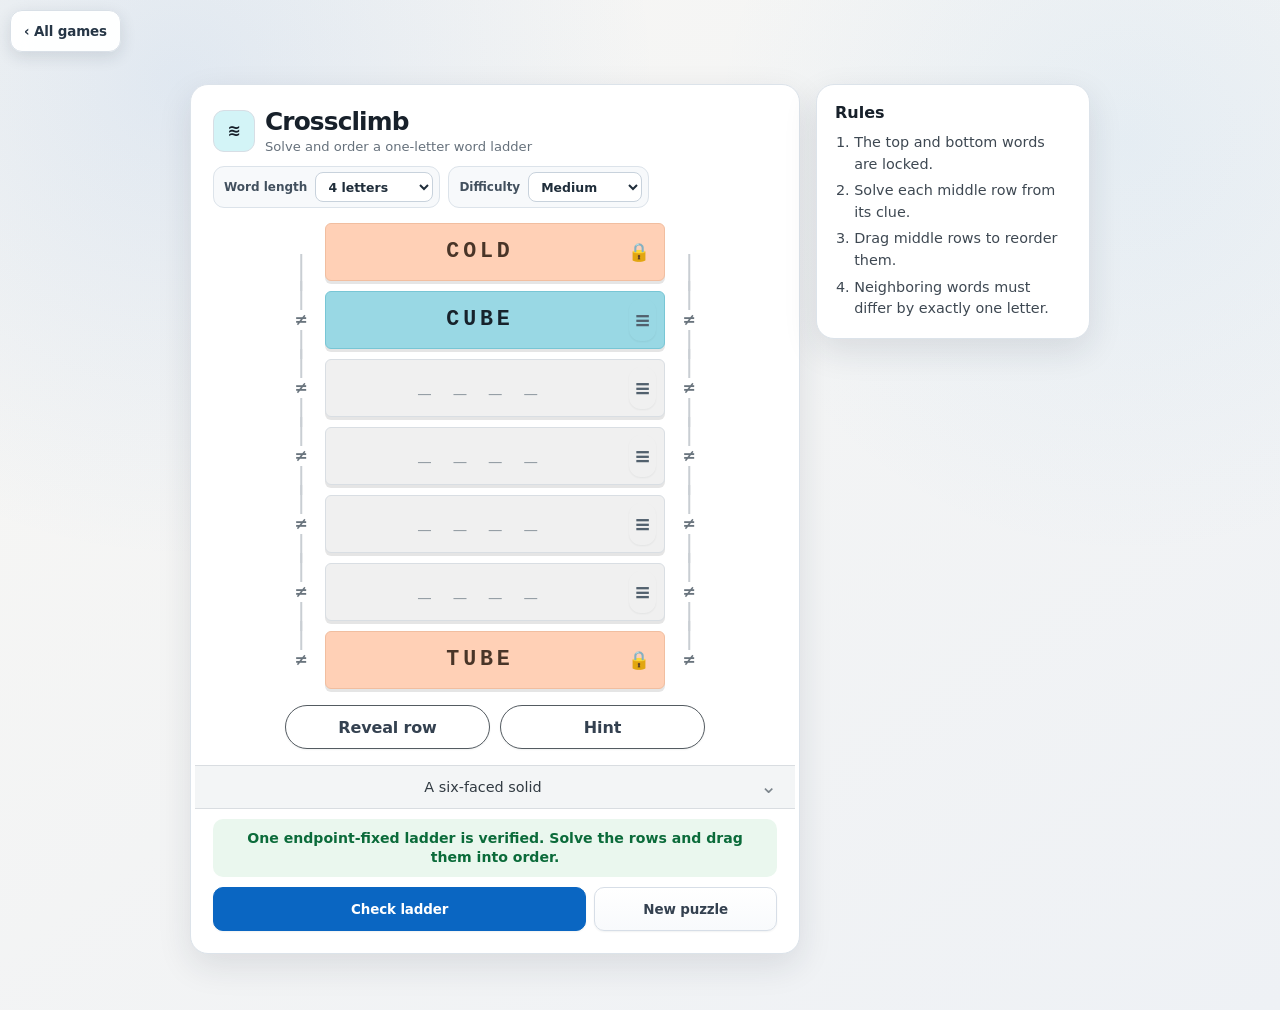
==== crossclimb.html @ 45d76d7e "Initial commit" ====
<!doctype html>
<html lang="en">
<head>
<meta charset="utf-8">
<meta name="viewport" content="width=device-width,initial-scale=1,viewport-fit=cover">
<title>Crossclimb | Daily Games</title>
<style>
:root{
  --bg:#eef1f5;
  --bg-warm:#f8f7f4;
  --panel:rgba(255,255,255,.94);
  --panel-solid:#fff;
  --ink:#17202a;
  --ink-soft:#344150;
  --muted:#687586;
  --line:#d7dee7;
  --line-strong:#bdc8d5;
  --accent:#1769d2;
  --accent-dark:#0d54b5;
  --accent-soft:#eaf2ff;
  --accent-ring:rgba(23,105,210,.22);
  --danger:#b42318;
  --danger-soft:#fff0ee;
  --ok:#087443;
  --ok-soft:#eaf8f0;
  --shadow-sm:0 3px 10px rgba(25,39,55,.08);
  --shadow:0 16px 42px rgba(25,39,55,.12),0 2px 7px rgba(25,39,55,.06);
  --shadow-board:0 18px 34px rgba(24,34,46,.18),0 2px 7px rgba(24,34,46,.12);
  --radius:20px;
  --ease:cubic-bezier(.2,.8,.2,1);
  font-family:Inter,ui-sans-serif,system-ui,-apple-system,BlinkMacSystemFont,"Segoe UI",sans-serif;
  color-scheme:light;
}
*{box-sizing:border-box}
html{min-height:100%;background:var(--bg)}
body{
  margin:0;
  min-height:100vh;
  padding:clamp(10px,2.2vw,28px);
  color:var(--ink);
  background:
    radial-gradient(circle at 14% 8%,rgba(23,105,210,.10),transparent 30rem),
    radial-gradient(circle at 88% 14%,rgba(66,153,225,.08),transparent 26rem),
    linear-gradient(145deg,var(--bg-warm),var(--bg));
  touch-action:manipulation;
  -webkit-font-smoothing:antialiased;
  text-rendering:optimizeLegibility;
}
button,input{font:inherit}
button{
  min-height:42px;
  border:1px solid var(--line);
  border-radius:12px;
  padding:.68rem 1rem;
  color:var(--ink-soft);
  background:linear-gradient(#fff,#f8fafc);
  box-shadow:0 1px 2px rgba(23,32,42,.06);
  font-weight:750;
  letter-spacing:-.01em;
  cursor:pointer;
  transition:transform 130ms var(--ease),box-shadow 160ms var(--ease),border-color 160ms var(--ease),background-color 160ms var(--ease),color 160ms var(--ease),opacity 160ms var(--ease);
  -webkit-tap-highlight-color:transparent;
}
button:not(.cell):active:not(:disabled){
  transform:translateY(1px) scale(.985);
  box-shadow:0 1px 3px rgba(25,39,55,.10);
  transition-duration:70ms;
}
button:focus-visible,input:focus-visible{
  outline:3px solid var(--accent-ring);
  outline-offset:2px;
}
button:disabled{
  color:#8d98a5;
  background:#f3f5f7;
  border-color:#e1e5ea;
  box-shadow:none;
  opacity:.68;
  cursor:not-allowed;
  transform:none;
}
button.primary{
  color:#fff;
  border-color:var(--accent);
  background:linear-gradient(180deg,#2378de,var(--accent));
  box-shadow:0 7px 16px rgba(23,105,210,.22),inset 0 1px rgba(255,255,255,.24);
}
.app{
  width:min(100%,1120px);
  margin:auto;
  display:grid;
  grid-template-columns:minmax(0,720px) minmax(270px,330px);
  gap:clamp(14px,2vw,24px);
  align-items:start;
}
.card{
  position:relative;
  overflow:hidden;
  border:1px solid rgba(202,211,222,.88);
  border-radius:var(--radius);
  background:var(--panel);
  box-shadow:var(--shadow);
  backdrop-filter:blur(14px);
  -webkit-backdrop-filter:blur(14px);
  animation:cardIn 340ms var(--ease) both;
}
.card::before{
  content:"";
  position:absolute;
  inset:0 0 auto;
  height:1px;
  background:linear-gradient(90deg,transparent,rgba(255,255,255,.95),transparent);
  pointer-events:none;
}
.main{padding:clamp(14px,2vw,24px)}
.side{padding:20px;animation-delay:60ms}
.topbar{
  display:flex;
  align-items:center;
  justify-content:space-between;
  gap:16px;
  margin-bottom:14px;
}
.title{display:flex;align-items:center;gap:12px;min-width:0}
.logo{
  width:42px;
  height:42px;
  flex:0 0 42px;
  display:grid;
  place-items:center;
  border:1px solid #d7e4f7;
  border-radius:13px;
  color:#123e73;
  background:linear-gradient(145deg,#f7fbff,#e7f1ff);
  box-shadow:inset 0 1px rgba(255,255,255,.9),0 4px 12px rgba(23,105,210,.10);
  font-size:1.65rem;
  line-height:1;
}
.title h1{
  margin:0;
  font-size:clamp(1.35rem,3vw,1.82rem);
  line-height:1.05;
  letter-spacing:-.045em;
  color:#13202e;
}
.subtitle{
  margin-top:5px;
  overflow:hidden;
  color:var(--muted);
  font-size:.82rem;
  line-height:1.25;
  text-overflow:ellipsis;
  white-space:nowrap;
}
.timer{
  flex:0 0 auto;
  min-width:74px;
  padding:.55rem .72rem;
  border:1px solid #dce4ed;
  border-radius:12px;
  color:#263646;
  background:#f8fafc;
  box-shadow:inset 0 1px rgba(255,255,255,.9);
  font-variant-numeric:tabular-nums;
  font-size:.94rem;
  font-weight:850;
  letter-spacing:.035em;
  text-align:center;
  white-space:nowrap;
}
.size-control{
  display:grid;
  grid-template-columns:auto minmax(74px,102px) auto minmax(150px,1fr);
  gap:9px;
  align-items:center;
  margin:0 0 16px;
  padding:11px;
  border:1px solid #e1e6ec;
  border-radius:14px;
  background:#f8fafc;
}
.size-control label{
  color:#293746;
  font-size:.86rem;
  font-weight:800;
  white-space:nowrap;
}
.size-control input{
  width:100%;
  height:42px;
  border:1px solid var(--line-strong);
  border-radius:10px;
  padding:.55rem .7rem;
  color:var(--ink);
  background:#fff;
  box-shadow:inset 0 1px 2px rgba(25,39,55,.06);
  font-weight:850;
  text-align:center;
  transition:border-color 150ms var(--ease),box-shadow 150ms var(--ease),background 150ms var(--ease);
}
.size-control input:focus{border-color:var(--accent);box-shadow:0 0 0 3px var(--accent-ring)}
.size-control button{height:42px;padding:.55rem .9rem}
.size-help{color:var(--muted);font-size:.77rem;line-height:1.3}
.board-shell{
  width:min(100%,666px);
  margin:auto;
  display:grid;
  grid-template-columns:27px minmax(0,1fr);
  grid-template-rows:auto 27px;
  align-items:stretch;
}
.col-labels,.row-labels{
  color:#4d5d6d;
  font-size:.78rem;
  font-weight:900;
  letter-spacing:.025em;
}
.col-labels{grid-column:2;grid-row:2;display:grid;align-items:center;text-align:center}
.row-labels{grid-column:1;grid-row:1;display:grid;align-items:center;text-align:center}
.coord-label{display:grid;place-items:center;min-width:0;overflow:hidden}
.board-wrap{
  grid-column:2;
  grid-row:1;
  position:relative;
  width:100%;
  margin:0;
  overflow:hidden;
  border-radius:13px;
  background:#d7dbe0;
  box-shadow:var(--shadow-board),0 0 0 2px #26313c,0 0 0 6px rgba(255,255,255,.8);
  isolation:isolate;
}
.board-wrap::before{content:"";display:block;padding-top:100%}
.board-wrap::after{
  content:"";
  position:absolute;
  z-index:9;
  inset:0;
  border-radius:inherit;
  box-shadow:inset 0 0 0 1px rgba(255,255,255,.28),inset 0 10px 20px rgba(255,255,255,.05);
  pointer-events:none;
}
.board{
  position:absolute;
  inset:0;
  display:grid;
  width:100%;
  height:100%;
  min-width:0;
  min-height:0;
  user-select:none;
  -webkit-user-select:none;
  touch-action:none;
}
.cell{
  appearance:none;
  -webkit-appearance:none;
  position:relative;
  display:block;
  width:100%;
  height:100%;
  min-width:0;
  min-height:0;
  overflow:hidden;
  margin:0;
  padding:0;
  border:0 solid rgba(20,27,34,.76);
  border-radius:0;
  outline:none;
  color:#1f2b37;
  background:var(--cell);
  background-image:none;
  box-shadow:none;
  line-height:1;
  cursor:pointer;
  transition:filter 110ms var(--ease),box-shadow 110ms var(--ease);
}
.cell:active{transform:none;filter:brightness(.97) saturate(1.04)}
.cell::after{
  content:"";
  position:absolute;
  z-index:8;
  inset:8%;
  border-radius:8px;
  border:0 solid transparent;
  opacity:1;
  pointer-events:none;
  transition:box-shadow 140ms var(--ease),background 140ms var(--ease),border-color 140ms var(--ease),transform 140ms var(--ease),opacity 140ms var(--ease);
}
.cell:focus-visible::after{
  box-shadow:inset 0 0 0 3px #fff,0 0 0 3px var(--accent),0 0 0 6px rgba(23,105,210,.20);
}
.cell .mark{
  position:absolute;
  z-index:5;
  inset:0;
  display:grid;
  place-items:center;
  overflow:hidden;
  color:#182431;
  font-size:min(42px,calc(58vmin / var(--n)));
  font-weight:900;
  line-height:1;
  text-shadow:0 1px 0 rgba(255,255,255,.62),0 2px 5px rgba(18,29,40,.14);
  pointer-events:none;
}
.cell.queen .mark{
  top:50%;
  right:auto;
  bottom:auto;
  left:50%;
  width:auto;
  height:auto;
  display:block;
  overflow:visible;
  text-align:center;
  transform:translate(-50%,-50%);
}
.cell.queen.queen-enter .mark{
  animation:queenIn 170ms var(--ease) both;
}
.cell.x .mark{font-size:0;opacity:.78;text-shadow:none}
.cell.x .mark::before,.cell.x .mark::after{
  content:"";
  position:absolute;
  left:18%;
  top:calc(50% - 2px);
  width:64%;
  height:clamp(2px,.32em,4px);
  border-radius:999px;
  background:currentColor;
  transform-origin:center;
}
.cell.x.x-enter .mark::before,.cell.x.x-enter .mark::after{
  animation:xIn 140ms var(--ease) both;
}
.cell.x .mark::before{transform:rotate(45deg)}
.cell.x .mark::after{transform:rotate(-45deg)}
.cell.conflict::after{
  background:repeating-linear-gradient(135deg,rgba(180,35,24,.14) 0 6px,rgba(180,35,24,.36) 6px 11px);
  box-shadow:inset 0 0 0 3px var(--danger),0 0 0 2px rgba(255,255,255,.68),0 0 14px rgba(180,35,24,.34);
  animation:conflictNudge 220ms var(--ease) both;
}
.cell.hint-area::before,.cell.hint-target::before{
  content:"";
  position:absolute;
  z-index:4;
  border-radius:8px;
  pointer-events:none;
}
.cell.hint-area::before{
  inset:7%;
  border:2px solid rgba(23,105,210,.72);
  background:rgba(255,255,255,.13);
  animation:hintAreaIn 160ms var(--ease) both;
}
.cell.hint-target::before{
  inset:13%;
  border:3px solid var(--accent);
  background:rgba(23,105,210,.17);
  box-shadow:0 0 0 3px rgba(255,255,255,.72),0 0 0 6px rgba(23,105,210,.25),0 0 18px rgba(23,105,210,.24);
  animation:hintPulse .72s var(--ease) infinite alternate;
}
.cell.hint-problem::before{
  border-color:var(--danger);
  background:rgba(180,35,24,.18);
  box-shadow:0 0 0 3px rgba(255,255,255,.72),0 0 0 6px rgba(180,35,24,.25),0 0 18px rgba(180,35,24,.22);
}
.cell .mock-mark{
  position:absolute;
  z-index:7;
  left:50%;
  top:50%;
  color:#174ea6;
  font-size:min(42px,calc(58vmin / var(--n)));
  font-weight:900;
  line-height:1;
  text-shadow:0 1px 0 rgba(255,255,255,.94);
  filter:drop-shadow(0 2px 4px rgba(23,78,166,.32));
  transform:translate(-50%,-50%) scale(.64);
  pointer-events:none;
}
.cell.mock-queen-enter .mock-mark{
  animation:mockQueenIn 160ms var(--ease) both;
}
.cell .mock-x-mark{
  position:absolute;
  z-index:6;
  inset:0;
  color:#174ea6;
  opacity:.92;
  pointer-events:none;
}
.cell .mock-x-mark::before,.cell .mock-x-mark::after{
  content:"";
  position:absolute;
  left:25%;
  top:calc(50% - 1.5px);
  width:50%;
  height:clamp(2px,.25em,3px);
  border-radius:999px;
  background:currentColor;
  box-shadow:0 0 0 1px rgba(255,255,255,.76),0 1px 4px rgba(23,78,166,.24);
  transform-origin:center;
}
.cell.mock-x-enter .mock-x-mark::before,.cell.mock-x-enter .mock-x-mark::after{
  animation:mockXIn 140ms var(--ease) both;
}
.cell .mock-x-mark::before{transform:rotate(45deg)}
.cell .mock-x-mark::after{transform:rotate(-45deg)}
.cell.mock-queen::after,.cell.mock-x::after{
  background:rgba(255,255,255,.07);
  box-shadow:inset 0 0 0 2px rgba(23,78,166,.75),0 0 0 1px rgba(255,255,255,.55);
}
.mock-tools{
  display:grid;
  grid-template-columns:minmax(145px,1fr) auto;
  gap:9px;
  align-items:center;
  margin:10px 0 3px;
  padding:10px;
  border:1px solid #e1e7ee;
  border-radius:14px;
  background:#f8fafc;
}
.mock-tools button{min-height:42px;border-radius:10px;padding:.62rem .82rem}
.mock-tools .mock-toggle{
  color:#17406f;
  border-color:#b9cae1;
  background:linear-gradient(#f8fbff,#eef5ff);
}
.mock-tools .mock-toggle.active{
  color:#fff;
  border-color:#174ea6;
  background:linear-gradient(180deg,#2866bc,#174ea6);
  box-shadow:0 7px 16px rgba(23,78,166,.22),inset 0 1px rgba(255,255,255,.2);
  animation:toggleOn 180ms var(--ease) both;
}
.mock-tools .mock-help{
  grid-column:1/-1;
  min-height:1.25em;
  color:var(--muted);
  font-size:.76rem;
  line-height:1.35;
}
.mock-tools .mock-help.active{color:#17406f;font-weight:700}
.mock-legend{display:inline-block;color:#174ea6;transform:scale(.78)}
.cell.idle-forced::before{
  content:"";
  position:absolute;
  z-index:5;
  inset:13%;
  border:3px solid rgba(255,255,255,.97);
  border-radius:9px;
  box-shadow:0 0 0 4px rgba(23,105,210,.86),0 0 20px 6px rgba(23,105,210,.42);
  pointer-events:none;
  animation:forcedTileFlash .76s var(--ease) infinite;
}
.cell.simulated-queen .mark{
  color:var(--accent);
  filter:drop-shadow(0 1px 0 #fff) drop-shadow(0 0 6px rgba(23,105,210,.50));
  animation:simQueenPop 180ms var(--ease) both;
}
.cell.simulated-x{color:var(--accent)}
.cell.simulated-x .mark{opacity:.96}
.cell.hint-problem .mark,.cell.simulated-queen.hint-problem .mark{
  color:var(--danger);
  filter:drop-shadow(0 1px 0 #fff) drop-shadow(0 0 6px rgba(180,35,24,.48));
}
.generating{
  position:absolute;
  z-index:10;
  inset:0;
  display:none;
  place-items:center;
  padding:22px;
  color:#223449;
  background:rgba(250,252,255,.90);
  backdrop-filter:blur(5px);
  -webkit-backdrop-filter:blur(5px);
  font-weight:800;
  text-align:center;
}
.generating.show{display:grid;animation:overlayIn 150ms ease-out both}
.spinner{
  width:35px;
  height:35px;
  margin:0 auto 11px;
  border:4px solid #d8e1eb;
  border-top-color:var(--accent);
  border-radius:50%;
  box-shadow:0 0 0 4px rgba(255,255,255,.65);
  animation:spin .66s linear infinite;
}
.status{
  min-height:3.4em;
  margin:13px 0 4px;
  padding:9px 12px;
  display:grid;
  place-items:center;
  border:1px solid transparent;
  border-radius:11px;
  color:var(--muted);
  background:transparent;
  font-size:.87rem;
  line-height:1.4;
  text-align:center;
  transition:color 150ms var(--ease),background 150ms var(--ease),border-color 150ms var(--ease),box-shadow 150ms var(--ease);
}
.status.ok{
  color:var(--ok);
  border-color:#bee5cf;
  background:var(--ok-soft);
  box-shadow:inset 3px 0 0 #2da86b;
  font-weight:800;
}
.status.bad{
  color:var(--danger);
  border-color:#f0c5bf;
  background:var(--danger-soft);
  box-shadow:inset 3px 0 0 var(--danger);
  font-weight:800;
}
.status.hint{
  place-items:start;
  color:#23415f;
  border-color:#c6daf2;
  background:#f2f7fd;
  box-shadow:inset 3px 0 0 var(--accent);
  white-space:pre-line;
  text-align:left;
}
.status.hint ol{width:100%;margin:.1rem 0 .35rem;padding-left:1.65rem}
.status.hint li{
  padding:.22rem .42rem;
  border-radius:7px;
  opacity:.48;
  transition:opacity 150ms var(--ease),background 150ms var(--ease),transform 150ms var(--ease);
}
.status.hint li.done{opacity:.74}
.status.hint li.active{
  color:#123f6b;
  background:#dcecff;
  box-shadow:inset 3px 0 0 var(--accent);
  font-weight:800;
  opacity:1;
  transform:translateX(2px);
}
.status.hint .hint-footer{margin-top:.25rem;color:#23415f;font-weight:750}
.actions{
  display:grid;
  grid-template-columns:repeat(5,minmax(0,1fr));
  gap:8px;
  margin-top:10px;
}
.actions button{min-width:0;padding:.65rem .35rem;border-radius:11px;font-size:.82rem;white-space:normal}
.side h2{
  margin:0 0 11px;
  color:#1e2b39;
  font-size:.92rem;
  letter-spacing:.015em;
  text-transform:uppercase;
}
.rules{
  margin:0;
  padding-left:1.28rem;
  color:#394858;
  font-size:.88rem;
  line-height:1.55;
}
.rules li{padding-left:.12rem}
.rules li+li{margin-top:7px}
.rules li::marker{color:var(--accent);font-weight:850}
.legend{
  display:flex;
  flex-wrap:wrap;
  gap:9px 14px;
  margin:17px 0 3px;
  padding:11px 0 0;
  border-top:1px solid #e4e8ed;
  color:var(--muted);
  font-size:.8rem;
}
.legend span{display:inline-flex;align-items:center;gap:5px}
.legend b{color:var(--ink);font-size:1.05rem}
.settings{margin-top:15px;padding-top:15px;border-top:1px solid var(--line)}
.setting{
  display:flex;
  align-items:center;
  justify-content:space-between;
  gap:12px;
  padding:10px 0;
}
.setting+.setting{border-top:1px solid #edf0f3}
.setting label{color:#293746;font-size:.86rem;font-weight:750;cursor:pointer}
.setting small{display:block;margin-top:3px;color:var(--muted);font-size:.75rem;font-weight:400;line-height:1.25}
.switch{
  appearance:none;
  position:relative;
  width:46px;
  height:27px;
  flex:0 0 auto;
  margin:0;
  border:1px solid #aab5c1;
  border-radius:999px;
  background:#b9c1ca;
  box-shadow:inset 0 1px 3px rgba(22,33,44,.14);
  cursor:pointer;
  transition:background 170ms var(--ease),border-color 170ms var(--ease),box-shadow 170ms var(--ease);
}
.switch::after{
  content:"";
  position:absolute;
  top:3px;
  left:3px;
  width:19px;
  height:19px;
  border-radius:50%;
  background:#fff;
  box-shadow:0 2px 5px rgba(20,30,40,.24);
  transition:transform 170ms var(--ease),box-shadow 170ms var(--ease);
}
.switch:checked{
  border-color:var(--accent);
  background:var(--accent);
  box-shadow:inset 0 1px 3px rgba(4,49,105,.18),0 0 0 3px rgba(23,105,210,.10);
}
.switch:checked::after{transform:translateX(19px)}
.switch:active::after{box-shadow:0 1px 3px rgba(20,30,40,.28)}
.meta{margin-top:14px}
.badge{
  display:inline-flex;
  align-items:center;
  gap:5px;
  padding:5px 9px;
  border:1px solid #bfe4ce;
  border-radius:999px;
  color:#075d34;
  background:#e8f7ee;
  font-size:.72rem;
  font-weight:850;
  letter-spacing:.01em;
}
.badge::before{content:"✓";font-size:.78rem}
.win{
  position:fixed;
  z-index:30;
  inset:0;
  display:none;
  place-items:center;
  padding:18px;
  background:rgba(15,25,36,.52);
  backdrop-filter:blur(7px);
  -webkit-backdrop-filter:blur(7px);
}
.win.show{display:grid;animation:modalBackdropIn 180ms ease-out both}
.win-card{
  width:min(92vw,405px);
  padding:29px;
  border:1px solid rgba(255,255,255,.8);
  border-radius:22px;
  background:#fff;
  box-shadow:0 28px 70px rgba(10,20,32,.30);
  text-align:center;
  animation:modalCardIn 260ms var(--ease) both;
}
.win-crown{
  width:82px;
  height:82px;
  margin:0 auto 10px;
  display:grid;
  place-items:center;
  border:1px solid #cfe0f6;
  border-radius:24px;
  color:#134c8b;
  background:linear-gradient(145deg,#f7fbff,#e6f1ff);
  box-shadow:0 12px 26px rgba(23,105,210,.16),inset 0 1px rgba(255,255,255,.9);
  font-size:3.4rem;
}
.win h2{margin:.25rem 0;color:#172535;font-size:1.55rem;letter-spacing:-.035em}
.win p{margin:.55rem 0;color:var(--muted)}
.win .row{display:flex;gap:9px;justify-content:center;margin-top:18px}
.win .row button{min-width:120px}
@keyframes cardIn{from{opacity:0;transform:translateY(8px)}to{opacity:1;transform:none}}
@keyframes queenIn{0%{opacity:.2;transform:translate(-50%,-50%) scale(.62)}70%{opacity:1;transform:translate(-50%,-50%) scale(1.06)}100%{transform:translate(-50%,-50%) scale(1)}}
@keyframes xIn{from{opacity:.2;scale:.5}to{opacity:1;scale:1}}
@keyframes mockQueenIn{from{opacity:.2;transform:translate(-50%,-50%) scale(.38)}to{opacity:1;transform:translate(-50%,-50%) scale(.64)}}
@keyframes mockXIn{from{opacity:.1;scale:.55}to{opacity:1;scale:1}}
@keyframes conflictNudge{0%,100%{transform:none}35%{transform:translateX(-2px)}70%{transform:translateX(2px)}}
@keyframes hintAreaIn{from{opacity:0;transform:scale(.88)}to{opacity:1;transform:none}}
@keyframes hintPulse{from{transform:scale(.94);opacity:.72}to{transform:scale(1);opacity:1}}
@keyframes forcedTileFlash{0%,100%{transform:scale(.84);opacity:.14}46%{transform:scale(1);opacity:1}}
@keyframes simQueenPop{from{transform:translate(-50%,-50%) scale(.55);opacity:.2}to{transform:translate(-50%,-50%) scale(1);opacity:1}}
@keyframes toggleOn{from{transform:scale(.98)}65%{transform:scale(1.015)}to{transform:none}}
@keyframes spin{to{transform:rotate(360deg)}}
@keyframes overlayIn{from{opacity:0}to{opacity:1}}
@keyframes modalBackdropIn{from{opacity:0}to{opacity:1}}
@keyframes modalCardIn{from{opacity:0;transform:translateY(10px) scale(.97)}to{opacity:1;transform:none}}
@media(min-width:761px){.side{position:sticky;top:clamp(10px,2.2vw,28px)}}
@media(max-width:900px){
  .app{grid-template-columns:minmax(0,1fr) minmax(245px,285px);gap:14px}
  .main{padding:16px}
  .side{padding:17px}
  .size-control{grid-template-columns:auto minmax(72px,94px) auto}.size-help{grid-column:1/-1}
  .actions{grid-template-columns:repeat(3,minmax(0,1fr))}.actions .primary{grid-column:span 2}
}
@media(max-width:760px){
  body{padding:8px}
  .app{grid-template-columns:1fr;gap:10px}
  .card{border-radius:16px;box-shadow:0 10px 28px rgba(25,39,55,.10)}
  .main{padding:12px}
  .side{padding:16px;box-shadow:0 7px 20px rgba(25,39,55,.08)}
  .topbar{margin-bottom:12px}
  .logo{width:38px;height:38px;flex-basis:38px;border-radius:11px;font-size:1.48rem}
  .subtitle{display:none}
  .timer{min-width:68px;padding:.5rem .6rem}
  .size-control{grid-template-columns:auto minmax(70px,94px) auto;margin-bottom:13px;padding:9px}
  .size-help{grid-column:1/-1}
  .board-shell{width:100%;grid-template-columns:22px minmax(0,1fr);grid-template-rows:auto 22px}
  .col-labels,.row-labels{font-size:.7rem}
  .board-wrap{width:100%;min-width:0;min-height:0;border-radius:10px;box-shadow:0 11px 23px rgba(24,34,46,.15),0 0 0 2px #26313c,0 0 0 4px rgba(255,255,255,.72)}
  .status{margin-top:11px;font-size:.82rem}
  .mock-tools{grid-template-columns:1fr auto;padding:9px}
  .actions{grid-template-columns:repeat(2,minmax(0,1fr));gap:7px}
  .actions .primary{grid-column:span 2}
  .legend{margin-top:14px}
}
@media(max-width:410px){
  body{padding:6px}
  .main{padding:10px}
  .topbar{gap:8px}
  .title{gap:8px}
  .title h1{font-size:1.28rem}
  .timer{min-width:62px;font-size:.84rem}
  .size-control{grid-template-columns:auto minmax(62px,1fr) auto;gap:6px;padding:8px}
  .size-control label{font-size:.78rem}
  .size-control button{padding:.5rem .65rem}
  .mock-tools{grid-template-columns:minmax(0,1fr) auto;gap:7px}
  .mock-tools button{padding:.55rem .62rem;font-size:.78rem}
  .actions button{font-size:.78rem}
  .win-card{padding:22px 18px}
  .win .row{flex-direction:column}.win .row button{width:100%}
}
@media(max-width:340px){
  .logo{display:none}
  .board-shell{grid-template-columns:18px minmax(0,1fr);grid-template-rows:auto 18px}
  .size-control{grid-template-columns:1fr 68px}.size-control label{align-self:center}.size-control button{grid-column:1/-1}.size-help{grid-column:1/-1}
}
@media(prefers-reduced-motion:reduce){
  *,*::before,*::after{scroll-behavior:auto!important;animation-duration:.01ms!important;animation-iteration-count:1!important;transition-duration:.01ms!important}
}

/* Daily games hub and companion games */
[hidden]{display:none!important}
.game-screen{width:100%}
.suite-back{
  position:fixed;z-index:40;top:max(10px,env(safe-area-inset-top));left:max(10px,env(safe-area-inset-left));
  display:inline-flex;align-items:center;gap:7px;min-height:42px;padding:.55rem .82rem;border-radius:12px;
  border:1px solid #d9e0e7;background:rgba(255,255,255,.96);box-shadow:0 5px 16px rgba(27,42,58,.12);
  color:#263646;font-size:.84rem;font-weight:820;backdrop-filter:blur(10px)
}
.suite-back:active{transform:scale(.98);background:#f3f6f8}
.games-home{display:grid;place-items:start center;min-height:calc(100vh - 20px);padding:0 0 20px}
.games-hub{
  width:min(100%,390px);padding:18px;border:1px solid #dfe3e7;border-radius:10px;background:#fff;
  box-shadow:0 1px 0 rgba(0,0,0,.02)
}
.games-hub h1{margin:2px 0 3px;font-size:1.2rem;line-height:1.25;letter-spacing:-.015em;color:#1d2226}
.games-hub>p{margin:0 0 17px;color:#59636d;font-size:.88rem;line-height:1.35}
.game-list{display:grid;gap:8px}
.game-launch{
  display:grid;grid-template-columns:minmax(0,1fr) 96px;min-height:108px;padding:0;overflow:hidden;
  border:1px solid #e1e5e8;border-radius:9px;background:#fff;color:#111;text-align:left;box-shadow:none
}
.game-launch:active{transform:scale(.995);background:#fbfbfb}
.game-copy{display:flex;flex-direction:column;justify-content:space-between;min-width:0;padding:16px 15px 14px}
.game-kicker{color:#59636d;font-size:.82rem;line-height:1.25}
.game-name{font-size:1.35rem;font-weight:760;line-height:1.05;letter-spacing:-.025em}
.game-art{display:grid;place-items:center;position:relative;overflow:hidden}
.art-wend{background:#fff2c6}.art-patches{background:#ffdede}.art-sudoku{background:#cff6e8}.art-zip{background:#ffd9ca}
.art-tango{background:#e7edf3}.art-queens{background:#f0e1ff}.art-pinpoint{background:#d8eaff}.art-crossclimb{background:#d3f4f7}
.hub-icon{position:relative;width:48px;height:48px;border:1.8px solid #20252a;border-radius:6px;background:#fff;box-shadow:0 1px 0 rgba(0,0,0,.08)}
.wend-icon{display:grid;grid-template-columns:1fr 1fr;grid-template-rows:1fr 1fr;padding:3px;background:#fff8dc}
.wend-icon span{display:grid;place-items:center;font-size:.74rem;font-weight:850}.wend-icon span:nth-child(2),.wend-icon span:nth-child(4){background:#ffd52f}
.patches-icon{border:0;background:transparent;box-shadow:none}.patch-card{position:absolute;border:1.5px solid #222;border-radius:4px;background:#fff}
.patch-card.one{left:3px;top:8px;width:25px;height:34px;background:#65b8ff}.patch-card.two{right:1px;top:4px;width:28px;height:27px;background:#ff4c58;transform:rotate(11deg)}
.patch-card.three{right:4px;bottom:1px;width:27px;height:14px;background:#ffd02e}.patch-card b{position:absolute;left:3px;top:2px;font-size:.58rem;color:#fff}
.sudoku-icon{display:grid;grid-template-columns:repeat(3,1fr);grid-template-rows:repeat(3,1fr);background:#c8f3dd}
.sudoku-icon span{display:grid;place-items:center;border-right:1px solid #57605f;border-bottom:1px solid #57605f;font-size:.55rem;color:#096647}.sudoku-icon span:nth-child(3n){border-right:0}.sudoku-icon span:nth-child(n+7){border-bottom:0}
.zip-icon{background:#ff7b39}.zip-track{position:absolute;inset:8px;border:3px solid #fff;border-radius:12px}.zip-track:before,.zip-track:after{content:"";position:absolute;width:8px;height:8px;border-radius:50%;background:#fff;border:1px solid #e45722}.zip-track:before{left:-5px;top:-5px}.zip-track:after{right:-5px;bottom:-5px}.zip-track i{position:absolute;left:8px;right:8px;top:50%;height:3px;background:#fff;border-radius:3px}
.tango-icon{overflow:hidden;background:linear-gradient(#8ab9ff 0 50%,#ffbd36 50% 100%)}
.queens-icon{display:grid;grid-template-columns:repeat(3,1fr);grid-template-rows:repeat(3,1fr);overflow:hidden}.queens-icon i{border-right:1px solid #444;border-bottom:1px solid #444}.queens-icon i:nth-child(3n){border-right:0}.queens-icon i:nth-child(n+7){border-bottom:0}.queens-icon i:nth-child(1),.queens-icon i:nth-child(5){background:#bea9df}.queens-icon i:nth-child(2),.queens-icon i:nth-child(3){background:#ead6b7}.queens-icon i:nth-child(4),.queens-icon i:nth-child(7){background:#9ec3f5}.queens-icon i:nth-child(6),.queens-icon i:nth-child(8){background:#bce2bf}
.pinpoint-icon{background:linear-gradient(#93c7ff 0 33%,#5fa7f3 33% 66%,#2876ce 66%);box-shadow:inset 0 -1px rgba(0,0,0,.2)}
.cross-icon{background:#72d6df;padding:6px}.cross-icon:before{content:"";position:absolute;left:8px;right:8px;top:10px;height:4px;background:#fff;box-shadow:0 9px 0 #fff,0 18px 0 #fff}.cross-icon:after{content:"";position:absolute;left:5px;top:20px;width:8px;height:3px;background:#fff}
.mini-game-screen{padding:8px 0 28px}
.mini-game-layout{width:min(100%,900px);margin:auto;display:grid;grid-template-columns:minmax(0,610px) minmax(225px,1fr);gap:16px;align-items:start;padding-top:48px}
.mini-main,.mini-side{background:#fff;border:1px solid #dce3ea;border-radius:18px;box-shadow:0 12px 34px rgba(23,39,55,.11)}
.mini-main{padding:clamp(14px,3vw,22px)}.mini-side{padding:18px}
.mini-head{display:flex;align-items:center;justify-content:space-between;gap:12px;margin-bottom:15px}.mini-title{display:flex;align-items:center;gap:10px}.mini-title h1{margin:0;font-size:1.55rem;letter-spacing:-.035em}.mini-title p{margin:3px 0 0;color:#66717c;font-size:.82rem}.mini-emblem{display:grid;place-items:center;width:42px;height:42px;border:1px solid #d7dee5;border-radius:11px;font-weight:900;background:#f6f8fa}
.mini-side h2{margin:0 0 10px;font-size:1rem}.mini-side ol,.mini-side ul{margin:0;padding-left:1.2rem;color:#3e4852;font-size:.9rem;line-height:1.5}.mini-side li+li{margin-top:5px}
.mini-status{min-height:42px;margin:12px 0 8px;padding:10px 12px;border-radius:10px;background:#f6f8fa;color:#5a6570;font-size:.88rem;line-height:1.35;text-align:center}.mini-status.good{background:#eaf7ee;color:#0b6b3a;font-weight:750}.mini-status.bad{background:#fff0ee;color:#a43227;font-weight:750}
.mini-actions{display:grid;grid-template-columns:repeat(3,minmax(0,1fr));gap:8px;margin-top:10px}.mini-actions button{min-height:44px;border-radius:10px;font-size:.84rem}.mini-actions .wide{grid-column:span 2}.mini-primary{background:#0a66c2!important;border-color:#0a66c2!important;color:#fff!important}
.wend-board{display:grid;grid-template-columns:repeat(4,1fr);gap:7px;width:min(100%,420px);margin:8px auto}.wend-cell{aspect-ratio:1;border:1px solid #cfd6dd;border-radius:11px;background:#fff;font-size:clamp(1.25rem,7vw,2rem);font-weight:850}.wend-cell.selected{background:#fff0b8;border-color:#c89d00}.wend-cell.used{background:#dcefe4;border-color:#6caa82;color:#246b3c}.wend-word-line{display:flex;justify-content:space-between;gap:12px;padding:10px 12px;border:1px solid #e0e5ea;border-radius:10px;background:#fafbfc}.wend-found{display:flex;flex-wrap:wrap;gap:7px;margin-top:10px}.wend-chip{padding:5px 9px;border-radius:999px;background:#e8f5ed;color:#17663c;font-size:.78rem;font-weight:750}
.patch-board{display:grid;grid-template-columns:repeat(5,1fr);width:min(100%,470px);margin:8px auto;border:2px solid #252b31;border-radius:10px;overflow:hidden;touch-action:none}.patch-cell{position:relative;aspect-ratio:1;border:0;border-right:1px solid #cbd2d9;border-bottom:1px solid #cbd2d9;border-radius:0;background:#fff;font-size:1rem}.patch-cell:nth-child(5n){border-right:0}.patch-cell:nth-child(n+21){border-bottom:0}.patch-cell.start{box-shadow:inset 0 0 0 3px #0a66c2}.patch-cell .clue{display:grid;place-items:center;position:absolute;left:50%;top:50%;transform:translate(-50%,-50%);width:30px;height:30px;border:2px solid #20262c;border-radius:50%;background:#fff;font-weight:850}.patch-cell.shape-0{background:#bfe8ff}.patch-cell.shape-1{background:#ffd3dc}.patch-cell.shape-2{background:#d8f2c5}.patch-cell.shape-3{background:#ffe9a8}.patch-cell.shape-4{background:#d9cff7}.patch-cell.shape-5{background:#ccefe9}
.sudoku-board{display:grid;grid-template-columns:repeat(4,1fr);width:min(100%,430px);margin:10px auto;border:3px solid #252b31;border-radius:10px;overflow:hidden}.sudoku-cell{aspect-ratio:1;border:0;border-right:1px solid #8b949d;border-bottom:1px solid #8b949d;border-radius:0;background:#fff;font-size:clamp(1.25rem,7vw,2rem);font-weight:780}.sudoku-cell:nth-child(2n){border-right:3px solid #252b31}.sudoku-cell:nth-child(4n){border-right:0}.sudoku-cell:nth-child(n+5):nth-child(-n+8){border-bottom:3px solid #252b31}.sudoku-cell:nth-child(n+13){border-bottom:0}.sudoku-cell.given{background:#e8f7f1;color:#176448}.sudoku-cell.conflict{background:#ffe7e4;color:#a12b20}
.zip-board{display:grid;grid-template-columns:repeat(5,1fr);width:min(100%,470px);margin:10px auto;border:2px solid #222b31;border-radius:10px;overflow:hidden;touch-action:none}.zip-cell{position:relative;aspect-ratio:1;border:0;border-right:1px solid #d1d6db;border-bottom:1px solid #d1d6db;border-radius:0;background:#fff}.zip-cell:nth-child(5n){border-right:0}.zip-cell:nth-child(n+21){border-bottom:0}.zip-cell.path{background:#ffd2bd;box-shadow:inset 0 0 0 5px #ff7a38}.zip-cell.current{box-shadow:inset 0 0 0 6px #d94f10}.zip-cell .num{position:absolute;left:50%;top:50%;transform:translate(-50%,-50%);display:grid;place-items:center;width:30px;height:30px;border:2px solid #252b31;border-radius:50%;background:#fff;font-weight:850;z-index:2}.zip-cell .step{position:absolute;right:5px;bottom:3px;color:#7b3b1e;font-size:.58rem;font-weight:800}
.tango-wrap{position:relative;width:min(100%,470px);margin:10px auto}.tango-board{display:grid;grid-template-columns:repeat(6,1fr);border:2px solid #252b31;border-radius:10px;overflow:hidden}.tango-cell{aspect-ratio:1;border:0;border-right:1px solid #c9d0d7;border-bottom:1px solid #c9d0d7;border-radius:0;background:#fff;font-size:clamp(1.15rem,6vw,1.9rem)}.tango-cell:nth-child(6n){border-right:0}.tango-cell:nth-child(n+31){border-bottom:0}.tango-cell.sun{background:#fff2bd;color:#d78b00}.tango-cell.moon{background:#dceaff;color:#226dc1}.tango-cell.given{box-shadow:inset 0 0 0 3px rgba(35,45,55,.18)}.tango-cell.conflict{background:#ffe0dd!important;color:#a5281d!important}.tango-relation{position:absolute;z-index:4;display:grid;place-items:center;width:20px;height:20px;border:1px solid #2a3035;border-radius:5px;background:#fff;font-size:.7rem;font-weight:900;transform:translate(-50%,-50%);pointer-events:none}
.pinpoint-clues{display:grid;gap:8px;margin:12px 0}.pin-clue{padding:13px 14px;border:1px solid #d8e0e8;border-radius:11px;background:#e9f3ff;color:#154e8a;font-size:1rem;font-weight:750}.pin-clue.hidden{color:transparent;background:#f2f4f6;position:relative}.pin-clue.hidden:after{content:"Hidden clue";position:absolute;left:14px;color:#7b858f;font-weight:600}.pin-form{display:grid;grid-template-columns:minmax(0,1fr) auto;gap:8px}.pin-form input,.cross-answer{min-height:44px;border:1px solid #cbd4dc;border-radius:10px;padding:.7rem .8rem;font:inherit}.pin-form input:focus,.cross-answer:focus{outline:3px solid rgba(10,102,194,.16);border-color:#0a66c2}
.cross-clues{display:grid;gap:8px}.cross-clue{display:grid;grid-template-columns:minmax(0,1fr) 120px;gap:8px;align-items:center;padding:10px;border:1px solid #dce2e7;border-radius:10px;background:#fafbfc}.cross-clue label{font-size:.86rem;color:#45515c}.cross-order{display:grid;gap:7px;margin-top:12px}.cross-rung{display:grid;grid-template-columns:40px 1fr 40px;align-items:center;gap:7px}.cross-rung button{min-height:38px;padding:0;border-radius:8px}.cross-word{padding:10px;border:1px solid #b8c9d8;border-radius:9px;background:#eaf7f8;text-align:center;font-weight:850;letter-spacing:.12em}
.suite-win{z-index:60}.suite-win .win-card{max-width:370px}
@media(max-width:760px){
  .suite-back{position:absolute;top:8px;left:8px}.mini-game-layout{grid-template-columns:1fr;gap:10px;padding-top:48px}.mini-side{box-shadow:none}.mini-main,.mini-side{border-radius:14px}.games-hub{width:min(100%,390px);padding:14px}.game-launch{grid-template-columns:minmax(0,1fr) 90px;min-height:104px}.game-name{font-size:1.25rem}.mini-actions{grid-template-columns:repeat(2,minmax(0,1fr))}.mini-actions .wide{grid-column:auto}.cross-clue{grid-template-columns:1fr}.cross-answer{width:100%}
}
@media(max-width:380px){.game-launch{grid-template-columns:minmax(0,1fr) 82px}.game-copy{padding:14px 12px}.games-hub{padding:11px}.mini-main{padding:12px}.mini-title h1{font-size:1.35rem}}


/* Per-game sizing and richer scalable boards */
.mini-head{flex-wrap:wrap;align-items:flex-start}
.mini-size-control{
  display:flex;align-items:center;gap:8px;min-height:40px;padding:5px 6px 5px 10px;
  border:1px solid #dce3ea;border-radius:11px;background:#f7f9fb;color:#42505e
}
.mini-size-control label{font-size:.75rem;font-weight:800;white-space:nowrap}
.mini-size-control select{
  min-height:30px;border:1px solid #c8d2dc;border-radius:8px;padding:3px 28px 3px 8px;
  color:#1f2d3a;background:#fff;font:inherit;font-size:.78rem;font-weight:800
}
.mini-size-control select:focus-visible{outline:3px solid rgba(10,102,194,.16);outline-offset:1px;border-color:#0a66c2}
.mini-actions.four{grid-template-columns:repeat(4,minmax(0,1fr))}
.wend-board,.patch-board,.sudoku-board,.zip-board,.tango-board{max-width:100%}
.wend-board{--wend-size:4;grid-template-columns:repeat(var(--wend-size),1fr)}
.wend-board[data-size="5"]{width:min(100%,470px);gap:5px}.wend-board[data-size="3"]{width:min(100%,360px)}
.patch-board{--patch-size:5;grid-template-columns:repeat(var(--patch-size),1fr);background:#f7f9fb}
.patch-cell{position:relative;isolation:isolate;overflow:hidden;transition:none}
.patch-cell .clue{z-index:4;box-shadow:0 2px 5px rgba(20,30,40,.14)}
.patch-cell.filled{color:#1b2a38}
.patch-cell.shape-0{background:linear-gradient(145deg,#9bdcff,#c8efff)}
.patch-cell.shape-1{background:linear-gradient(145deg,#ff9eab,#ffd1d7)}
.patch-cell.shape-2{background:linear-gradient(145deg,#a8e68f,#d8f5ca)}
.patch-cell.shape-3{background:linear-gradient(145deg,#ffd45c,#ffedb0)}
.patch-cell.shape-4{background:linear-gradient(145deg,#bca4f2,#dfd3fb)}
.patch-cell.shape-5{background:linear-gradient(145deg,#8cded0,#c9f1ea)}
.patch-cell.shape-6{background:linear-gradient(145deg,#ffb878,#ffe0bd)}
.patch-cell.shape-7{background:linear-gradient(145deg,#8db8ff,#c8dcff)}
.patch-cell.shape-8{background:linear-gradient(145deg,#f3a4e5,#f8d4f2)}
.patch-cell.shape-9{background:linear-gradient(145deg,#9fd7a8,#d3efd8)}
.patch-cell.shape-10{background:linear-gradient(145deg,#f5c88b,#f9e3bd)}
.patch-cell.shape-11{background:linear-gradient(145deg,#94d3e7,#caedf5)}
.patch-cell.patch-anchor::after{
  content:"";position:absolute;z-index:2;right:10%;bottom:10%;opacity:.32;pointer-events:none;
  border:2px solid currentColor;background:rgba(255,255,255,.28)
}
.patch-cell.patch-anchor.patch-square::after{width:28%;aspect-ratio:1;border-radius:4px}
.patch-cell.patch-anchor.patch-wide::after{width:44%;height:16%;border-radius:999px}
.patch-cell.patch-anchor.patch-tall::after{width:16%;height:44%;border-radius:999px}
.patch-cell.start{z-index:3;box-shadow:inset 0 0 0 4px #0a66c2,0 0 0 2px rgba(255,255,255,.85)}
.sudoku-board{--sudoku-size:4;grid-template-columns:repeat(var(--sudoku-size),1fr)}
.sudoku-board[data-size="6"]{width:min(100%,470px)}.sudoku-board[data-size="9"]{width:min(100%,520px)}
.sudoku-board[data-size="6"] .sudoku-cell{font-size:clamp(1rem,5.2vw,1.55rem)}
.sudoku-board[data-size="9"] .sudoku-cell{font-size:clamp(.78rem,3.9vw,1.22rem)}
.zip-board{--zip-size:5;grid-template-columns:repeat(var(--zip-size),1fr)}
.zip-board[data-size="7"],.zip-board[data-size="8"]{width:min(100%,520px)}
.zip-board[data-size="7"] .zip-cell .num,.zip-board[data-size="8"] .zip-cell .num{width:25px;height:25px;font-size:.76rem}
.zip-board[data-size="7"] .zip-cell .step,.zip-board[data-size="8"] .zip-cell .step{font-size:.48rem}
.tango-board{--tango-size:6;grid-template-columns:repeat(var(--tango-size),1fr)}
.tango-wrap[data-size="4"]{width:min(100%,380px)}.tango-wrap[data-size="8"]{width:min(100%,520px)}
.tango-wrap[data-size="8"] .tango-cell{font-size:clamp(.82rem,4vw,1.35rem)}
.pinpoint-clues[data-count="6"]{gap:6px}.pinpoint-clues[data-count="6"] .pin-clue{padding:10px 12px;font-size:.9rem}
.cross-order[data-length="6"]{gap:5px}.cross-order[data-length="6"] .cross-word{padding:8px}
@media(max-width:620px){
  .mini-size-control{width:100%;justify-content:space-between}
  .mini-size-control select{min-width:104px}
  .mini-actions.four{grid-template-columns:repeat(2,minmax(0,1fr))}
}
@media(max-width:380px){
  .mini-size-control{padding-left:8px}.mini-size-control label{font-size:.72rem}.mini-size-control select{font-size:.74rem}
}


/* Difficulty controls and verified-puzzle presentation */
.queens-controls{
  grid-template-columns:auto minmax(72px,96px) auto minmax(94px,118px) auto 1fr;
}
.size-control select{
  height:42px;min-width:0;border:1px solid var(--line);border-radius:10px;padding:0 30px 0 10px;
  color:var(--ink);background:#fff;font:inherit;font-size:.82rem;font-weight:800
}
.size-control select:focus-visible{outline:3px solid var(--accent-ring);border-color:var(--accent)}
.mini-controls{display:flex;flex-wrap:wrap;justify-content:flex-end;gap:8px}
.mini-controls .mini-size-control{width:auto}
.patch-cell.clue-cell{background:#fff}
.patch-cell .clue{
  --patch-clue:#65b8ff;z-index:5;display:grid;place-items:center;position:absolute;left:50%;top:50%;
  transform:translate(-50%,-50%);border:1.8px solid #26323d;background:var(--patch-clue);color:#111;
  box-shadow:0 2px 5px rgba(20,30,40,.16);font-size:clamp(.68rem,3.4vw,.98rem);font-weight:900;line-height:1
}
.patch-cell .clue.patch-square{width:44%;aspect-ratio:1;border-radius:7px}
.patch-cell .clue.patch-wide{width:66%;height:34%;border-radius:7px}
.patch-cell .clue.patch-tall{width:34%;height:66%;border-radius:7px}
.patch-cell .clue .clue-empty{font-size:.72em;opacity:.78}
.patch-cell.filled .clue{box-shadow:0 2px 5px rgba(20,30,40,.18),0 0 0 2px rgba(255,255,255,.72)}
.patch-cell.patch-anchor::after{display:none!important}
.zip-cell{box-sizing:border-box}
.zip-cell.wall-right{border-right-color:#27313a!important;border-right-width:4px!important}
.zip-cell.wall-bottom{border-bottom-color:#27313a!important;border-bottom-width:4px!important}
.cross-order::before,.cross-order::after{display:block;padding:5px 9px;color:#61707e;font-size:.68rem;font-weight:900;letter-spacing:.12em;text-align:center}
.cross-order::before{content:"TOP"}.cross-order::after{content:"BOTTOM"}
.cross-answer.prefilled{background:#e9f6ee;color:#17663c;font-weight:850}
.verified-note{font-weight:800;color:#0a6b3b}
@media(max-width:760px){
  .queens-controls{grid-template-columns:auto minmax(68px,1fr) auto minmax(90px,1fr)}
  .queens-controls button{grid-column:1/-1}.queens-controls .size-help{grid-column:1/-1}
  .mini-controls{width:100%;display:grid;grid-template-columns:1fr 1fr}
  .mini-controls .mini-size-control{width:100%}
}
@media(max-width:410px){
  .queens-controls{grid-template-columns:1fr 1fr}.queens-controls label{align-self:center}
  .mini-controls{grid-template-columns:1fr}
}


/* v9: five-level controls, drag-based Patches, and mobile Crossclimb */
.queens-controls{grid-template-columns:auto minmax(78px,110px) auto 1fr}
.patch-board{touch-action:none;-webkit-user-select:none;user-select:none}
.patch-cell.clue-cell{cursor:grab}
.patch-cell.drag-origin{box-shadow:inset 0 0 0 4px #0a66c2,0 0 0 2px rgba(255,255,255,.92);z-index:8}
.patch-cell.patch-preview{z-index:6;background:rgba(10,102,194,.13)!important}
.patch-cell.patch-preview-valid{background:rgba(5,118,66,.18)!important}
.patch-cell.patch-preview-invalid{background:rgba(180,35,24,.16)!important}
.patch-cell.patch-preview-edge{box-shadow:inset 0 0 0 2px currentColor}
.patch-cell .clue:empty::after{content:""}
.cross-main{overflow:visible}
.cross-ladder{width:min(100%,420px);margin:14px auto 12px;display:grid;gap:10px;touch-action:none;user-select:none}
.cross-ladder-row{position:relative;display:grid;grid-template-columns:32px minmax(0,1fr) 32px;align-items:center;gap:8px;min-height:58px}
.cross-rail{align-self:stretch;position:relative;display:grid;place-items:center;color:#69747d;font-size:1rem;font-weight:900}
.cross-rail::before{content:"";position:absolute;top:-10px;bottom:-10px;left:50%;width:1.5px;background:#c9ced3;transform:translateX(-50%);z-index:0}
.cross-ladder-row:first-child .cross-rail::before{top:50%}
.cross-ladder-row:last-child .cross-rail::before{bottom:50%}
.cross-rel{position:relative;z-index:1;padding:2px;background:#fff;line-height:1}
.cross-card{position:relative;min-height:58px;border:1px solid #d9dee3;border-radius:6px;background:#f0f0f0;box-shadow:0 3px 0 rgba(0,0,0,.10);display:grid;place-items:center;padding:7px 42px 7px 12px}
.cross-ladder-row.locked .cross-card{background:#ffd0b6;border-color:#f1bea0;color:#493528}
.cross-ladder-row.active .cross-card{background:#99d8e4;border-color:#78c6d5}
.cross-ladder-row.dragging .cross-card{opacity:.7;transform:scale(.985)}
.cross-lock{position:absolute;right:14px;top:50%;transform:translateY(-50%);font-size:1.1rem}
.cross-grip{position:absolute;right:8px;top:50%;transform:translateY(-50%);width:27px;height:38px;border:0;background:transparent;padding:0;color:#51606d;font-size:1.25rem;cursor:grab;touch-action:none}
.cross-word-fixed,.cross-row-input{font:900 clamp(1rem,4.8vw,1.35rem)/1.1 ui-monospace,SFMono-Regular,Menlo,Consolas,monospace;letter-spacing:.18em;text-align:center;text-transform:uppercase}
.cross-row-input{width:100%;min-width:0;border:0;background:transparent;outline:0;padding:7px 2px;color:#17222b}
.cross-row-input::placeholder{color:#6d7a84;opacity:.72;letter-spacing:.22em}
.cross-row-actions{width:min(100%,420px);margin:16px auto;display:grid;grid-template-columns:1fr 1fr;gap:10px}
.cross-row-actions button{min-height:44px;border:1.5px solid #545b61;border-radius:999px;background:#fff}
.cross-clue-bar{margin:0 -18px -2px;padding:13px 42px 13px 18px;border-top:1px solid #d9dde1;border-bottom:1px solid #d9dde1;background:#f3f5f6;text-align:center;font-size:.9rem;color:#313a42;position:relative}
.cross-clue-bar::after{content:"⌄";position:absolute;right:18px;top:50%;transform:translateY(-56%);font-size:1.25rem;color:#7c858c}
@media(max-width:760px){.queens-controls{grid-template-columns:auto minmax(72px,1fr) auto}.queens-controls .size-help{grid-column:1/-1}.cross-ladder{gap:9px}.cross-ladder-row{min-height:54px}.cross-card{min-height:54px}.cross-clue-bar{margin-left:-14px;margin-right:-14px}}

</style>
</head>
<body>

<section class="game-screen games-home" id="homeScreen">
  <div class="games-hub">
    <h1>Connect over fun, daily games</h1>
    <p>Prep your mind for the workday and compare results.</p>
    <div class="game-list">
      <button class="game-launch" data-game="wend" type="button"><span class="game-copy"><span class="game-kicker">Weave through words</span><span class="game-name">Wend</span></span><span class="game-art art-wend"><span class="hub-icon wend-icon"><span>W</span><span>E</span><span>D</span><span>N</span></span></span></button>
      <button class="game-launch" data-game="patches" type="button"><span class="game-copy"><span class="game-kicker">Piece it together</span><span class="game-name">Patches</span></span><span class="game-art art-patches"><span class="hub-icon patches-icon"><span class="patch-card one"><b>3</b></span><span class="patch-card two"></span><span class="patch-card three"></span></span></span></button>
      <button class="game-launch" data-game="sudoku" type="button"><span class="game-copy"><span class="game-kicker">The classic game, made mini</span><span class="game-name">Mini Sudoku</span></span><span class="game-art art-sudoku"><span class="hub-icon sudoku-icon"><span>1</span><span></span><span></span><span></span><span>2</span><span></span><span>3</span><span></span><span></span></span></span></button>
      <button class="game-launch" data-game="zip" type="button"><span class="game-copy"><span class="game-kicker">Complete the path</span><span class="game-name">Zip</span></span><span class="game-art art-zip"><span class="hub-icon zip-icon"><span class="zip-track"><i></i></span></span></span></button>
      <button class="game-launch" data-game="tango" type="button"><span class="game-copy"><span class="game-kicker">Harmonize the grid</span><span class="game-name">Tango</span></span><span class="game-art art-tango"><span class="hub-icon tango-icon"></span></span></button>
      <button class="game-launch" data-game="queens" type="button"><span class="game-copy"><span class="game-kicker">Crown each region</span><span class="game-name">Queens</span></span><span class="game-art art-queens"><span class="hub-icon queens-icon"><i></i><i></i><i></i><i></i><i></i><i></i><i></i><i></i><i></i></span></span></button>
      <button class="game-launch" data-game="pinpoint" type="button"><span class="game-copy"><span class="game-kicker">Guess the category</span><span class="game-name">Pinpoint</span></span><span class="game-art art-pinpoint"><span class="hub-icon pinpoint-icon"></span></span></button>
      <button class="game-launch" data-game="crossclimb" type="button"><span class="game-copy"><span class="game-kicker">Unlock a trivia ladder</span><span class="game-name">Crossclimb</span></span><span class="game-art art-crossclimb"><span class="hub-icon cross-icon"></span></span></button>
    </div>
  </div>
</section>

<section class="game-screen" id="queensScreen" hidden><button class="suite-back" data-home type="button">‹ All games</button>
<div class="app">
  <main class="card main">
    <div class="topbar"><div class="title"><div class="logo">♛</div><div><h1>Queens</h1><div class="subtitle">Choose any board size; larger boards use more varied layouts</div></div></div><div class="timer" id="timer">00:00</div></div>
    <div class="size-control queens-controls"><label for="boardSize">Board size</label><input id="boardSize" type="number" min="4" max="25" step="1" value="5" inputmode="numeric"><button id="applySize">Start</button><span class="size-help" id="sizeHelp">Every generated board is verified to have exactly one solution.</span></div>
    <div class="board-shell"><div class="col-labels" id="colLabels" aria-hidden="true"></div><div class="row-labels" id="rowLabels" aria-hidden="true"></div><div class="board-wrap"><div class="board" id="board" role="grid" aria-label="Queens board"></div><div class="generating" id="generating"><div><div class="spinner"></div>Generating a unique logic puzzle…</div></div></div></div>
    <div class="status" id="status" aria-live="polite">Click: empty → × → queen. Drag across cells to paint X marks.</div>
    <div class="mock-tools"><button class="mock-toggle" id="mockMode" type="button" aria-pressed="false">Mock mode: Off</button><button id="clearMocks" type="button" disabled>Clear mocks</button><div class="mock-help" id="mockHelp">Turn on Mock mode: tap cycles mock × → mock queen; drag paints mock X's.</div></div>
    <div class="actions"><button id="undo">Undo</button><button id="clear">Clear</button><button id="mistakes">Show mistakes</button><button id="hint">Rule out tile (3)</button><button class="primary" id="newGame">New game</button></div>
  </main>
  <aside class="card side"><h2>Rules</h2><ol class="rules"><li>Place exactly one queen in every row.</li><li>Place exactly one queen in every column.</li><li>Place exactly one queen in every colored region.</li><li>Queens cannot touch, including diagonally.</li></ol><div class="legend"><span><b>×</b> impossible</span><span><b>♛</b> queen</span><span><b class="mock-legend">×/♛</b> mock</span></div><div class="settings"><h2>Settings</h2><div class="setting"><label for="autoCheck">Auto-check<small>Highlight rule violations</small></label><input class="switch" id="autoCheck" type="checkbox" checked></div><div class="setting"><label for="autoXs">Auto-place X's<small>Mark cells blocked by queens</small></label><input class="switch" id="autoXs" type="checkbox" checked></div></div><div class="meta"><span class="badge">No guessing required</span></div></aside>
</div>

</section>
<section class="game-screen mini-game-screen" id="wendScreen" hidden>
  <button class="suite-back" data-home type="button">‹ All games</button>
  <div class="mini-game-layout"><main class="mini-main"><div class="mini-head"><div class="mini-title"><div class="mini-emblem" style="background:#fff2c6">WE</div><div><h1>Wend</h1><p>Use every letter exactly once</p></div></div><div class="mini-controls"><div class="mini-size-control"><label for="wendSize">Grid size</label><select id="wendSize"><option value="3">3 × 3</option><option value="4" selected>4 × 4</option><option value="5">5 × 5</option></select></div><div class="mini-size-control"><label for="wendDifficulty">Difficulty</label><select id="wendDifficulty"><option value="easy">Easy</option><option value="medium" selected>Medium</option><option value="hard">Hard</option><option value="expert">Expert</option><option value="master">Master</option></select></div></div></div><div class="wend-word-line"><span>Current word</span><strong id="wendCurrent">—</strong></div><div class="wend-board" id="wendGrid"></div><div class="wend-found" id="wendFound"></div><div class="mini-status" id="wendStatus">Connect adjacent letters horizontally or vertically, then submit the word.</div><div class="mini-actions"><button id="wendUndo" type="button">Undo letter</button><button id="wendSubmit" class="mini-primary" type="button">Submit word</button><button id="wendReset" type="button">New puzzle</button></div></main><aside class="mini-side"><h2>Rules</h2><ol><li>Connect adjacent letters horizontally or vertically.</li><li>Every letter must be used exactly once.</li><li>Words cannot overlap.</li></ol></aside></div>
</section>
<section class="game-screen mini-game-screen" id="patchesScreen" hidden>
  <button class="suite-back" data-home type="button">‹ All games</button>
  <div class="mini-game-layout"><main class="mini-main"><div class="mini-head"><div class="mini-title"><div class="mini-emblem" style="background:#ffdede">▦</div><div><h1>Patches</h1><p>Complete every colorful shape</p></div></div><div class="mini-controls"><div class="mini-size-control"><label for="patchSize">Board</label><select id="patchSize"><option value="4">4 × 4</option><option value="5" selected>5 × 5</option><option value="6">6 × 6</option><option value="7">7 × 7</option><option value="8">8 × 8</option></select></div><div class="mini-size-control"><label for="patchDifficulty">Difficulty</label><select id="patchDifficulty"><option value="easy">Easy</option><option value="medium" selected>Medium</option><option value="hard">Hard</option><option value="expert">Expert</option><option value="master">Master</option></select></div></div></div><div class="patch-board" id="patchGrid"></div><div class="mini-status" id="patchStatus">Press a colored clue and drag down-right until the rectangle matches its symbol.</div><div class="mini-actions four"><button id="patchUndo" type="button">Undo</button><button id="patchReset" type="button">Clear</button><button id="patchHint" class="mini-primary" type="button">Hint</button><button id="patchNew" type="button">New puzzle</button></div></main><aside class="mini-side"><h2>Rules</h2><ol><li>Fill the entire grid with non-overlapping rectangles and squares.</li><li>Each patch contains exactly one colored clue at its top-left corner.</li><li>The clue shape specifies square, wide, or tall.</li><li>A displayed number is the patch's exact area; a blank clue may use any matching area.</li></ol></aside></div>
</section>
<section class="game-screen mini-game-screen" id="sudokuScreen" hidden>
  <button class="suite-back" data-home type="button">‹ All games</button>
  <div class="mini-game-layout"><main class="mini-main"><div class="mini-head"><div class="mini-title"><div class="mini-emblem" style="background:#cff6e8">123</div><div><h1>Mini Sudoku</h1><p>The classic game, made flexible</p></div></div><div class="mini-controls"><div class="mini-size-control"><label for="sudokuSize">Puzzle</label><select id="sudokuSize"><option value="4" selected>4 × 4</option><option value="6">6 × 6</option><option value="9">9 × 9</option></select></div><div class="mini-size-control"><label for="sudokuDifficulty">Difficulty</label><select id="sudokuDifficulty"><option value="easy">Easy</option><option value="medium" selected>Medium</option><option value="hard">Hard</option><option value="expert">Expert</option><option value="master">Master</option></select></div></div></div><div class="sudoku-board" id="sudokuGrid"></div><div class="mini-status" id="sudokuStatus">Fill every row, column and box without repeating a number.</div><div class="mini-actions"><button id="sudokuReset" type="button">Reset</button><button id="sudokuHint" class="mini-primary" type="button">Hint</button><button id="sudokuNew" type="button">New puzzle</button></div></main><aside class="mini-side"><h2>Rules</h2><ol><li>Every row contains each number exactly once.</li><li>Every column contains each number exactly once.</li><li>Every outlined box contains each number exactly once.</li></ol></aside></div>
</section>
<section class="game-screen mini-game-screen" id="zipScreen" hidden>
  <button class="suite-back" data-home type="button">‹ All games</button>
  <div class="mini-game-layout"><main class="mini-main"><div class="mini-head"><div class="mini-title"><div class="mini-emblem" style="background:#ffd9ca">↝</div><div><h1>Zip</h1><p>Complete the path</p></div></div><div class="mini-controls"><div class="mini-size-control"><label for="zipSize">Board</label><select id="zipSize"><option value="4">4 × 4</option><option value="5" selected>5 × 5</option><option value="6">6 × 6</option><option value="7">7 × 7</option><option value="8">8 × 8</option></select></div><div class="mini-size-control"><label for="zipDifficulty">Difficulty</label><select id="zipDifficulty"><option value="easy">Easy</option><option value="medium" selected>Medium</option><option value="hard">Hard</option><option value="expert">Expert</option><option value="master">Master</option></select></div></div></div><div class="zip-board" id="zipGrid"></div><div class="mini-status" id="zipStatus">Start at 1, pass through the numbers in order, and fill every cell.</div><div class="mini-actions four"><button id="zipUndo" type="button">Undo</button><button id="zipReset" type="button">Clear</button><button id="zipHint" class="mini-primary" type="button">Hint</button><button id="zipNew" type="button">New path</button></div></main><aside class="mini-side"><h2>Rules</h2><ol><li>Draw one continuous path through every cell.</li><li>Move only horizontally or vertically.</li><li>Pass through numbered cells in order.</li><li>Dark walls cannot be crossed.</li></ol></aside></div>
</section>
<section class="game-screen mini-game-screen" id="tangoScreen" hidden>
  <button class="suite-back" data-home type="button">‹ All games</button>
  <div class="mini-game-layout"><main class="mini-main"><div class="mini-head"><div class="mini-title"><div class="mini-emblem" style="background:linear-gradient(#8ab9ff 50%,#ffbd36 50%)">◐</div><div><h1>Tango</h1><p>Harmonize the grid</p></div></div><div class="mini-controls"><div class="mini-size-control"><label for="tangoSize">Board</label><select id="tangoSize"><option value="4">4 × 4</option><option value="6" selected>6 × 6</option><option value="8">8 × 8</option></select></div><div class="mini-size-control"><label for="tangoDifficulty">Difficulty</label><select id="tangoDifficulty"><option value="easy">Easy</option><option value="medium" selected>Medium</option><option value="hard">Hard</option><option value="expert">Expert</option><option value="master">Master</option></select></div></div></div><div class="tango-wrap" id="tangoWrap"><div class="tango-board" id="tangoGrid"></div><div id="tangoRelations"></div></div><div class="mini-status" id="tangoStatus">Tap a cell to cycle between sun and moon.</div><div class="mini-actions four"><button id="tangoUndo" type="button">Undo</button><button id="tangoReset" type="button">Clear</button><button id="tangoHint" class="mini-primary" type="button">Hint</button><button id="tangoNew" type="button">New puzzle</button></div></main><aside class="mini-side"><h2>Rules</h2><ol><li>Each row and column contains equal numbers of suns and moons.</li><li>No more than two identical symbols may touch in a row.</li><li>= means the cells match; × means they differ.</li></ol></aside></div>
</section>
<section class="game-screen mini-game-screen" id="pinpointScreen" hidden>
  <button class="suite-back" data-home type="button">‹ All games</button>
  <div class="mini-game-layout"><main class="mini-main"><div class="mini-head"><div class="mini-title"><div class="mini-emblem" style="background:#d8eaff">⌖</div><div><h1>Pinpoint</h1><p>Guess the category</p></div></div><div class="mini-controls"><div class="mini-size-control"><label for="pinpointSize">Clues</label><select id="pinpointSize"><option value="4">4 clues</option><option value="5" selected>5 clues</option><option value="6">6 clues</option></select></div><div class="mini-size-control"><label for="pinpointDifficulty">Difficulty</label><select id="pinpointDifficulty"><option value="easy">Easy</option><option value="medium" selected>Medium</option><option value="hard">Hard</option><option value="expert">Expert</option><option value="master">Master</option></select></div></div></div><div class="pinpoint-clues" id="pinpointClues"></div><form class="pin-form" id="pinpointForm"><input id="pinpointGuess" autocomplete="off" placeholder="Guess the category" aria-label="Guess the category"><button class="mini-primary" type="submit">Guess</button></form><div class="mini-status" id="pinpointStatus">Use as few clues as possible.</div><div class="mini-actions"><button id="pinpointReveal" type="button">Reveal clue</button><button id="pinpointNew" class="mini-primary wide" type="button">New puzzle</button></div></main><aside class="mini-side"><h2>How to play</h2><ol><li>Study the revealed clue.</li><li>Guess the category linking every clue.</li><li>Each incorrect guess reveals another clue.</li></ol></aside></div>
</section>
<section class="game-screen mini-game-screen" id="crossclimbScreen" hidden>
  <button class="suite-back" data-home type="button">‹ All games</button>
  <div class="mini-game-layout"><main class="mini-main cross-main"><div class="mini-head"><div class="mini-title"><div class="mini-emblem" style="background:#d3f4f7">≋</div><div><h1>Crossclimb</h1><p>Solve and order a one-letter word ladder</p></div></div><div class="mini-controls"><div class="mini-size-control"><label for="crossWordLength">Word length</label><select id="crossWordLength"><option value="4" selected>4 letters</option><option value="5">5 letters</option><option value="6">6 letters</option></select></div><div class="mini-size-control"><label for="crossDifficulty">Difficulty</label><select id="crossDifficulty"><option value="easy">Easy</option><option value="medium" selected>Medium</option><option value="hard">Hard</option><option value="expert">Expert</option><option value="master">Master</option></select></div></div></div><div class="cross-ladder" id="crossLadder" aria-label="Crossclimb word ladder"></div><div class="cross-row-actions"><button id="crossReveal" type="button">Reveal row</button><button id="crossHint" type="button">Hint</button></div><div class="cross-clue-bar" id="crossClue">Select a movable row to see its clue.</div><div class="mini-status" id="crossStatus">Complete the five middle words and drag them into the only valid order.</div><div class="mini-actions"><button id="crossCheck" class="mini-primary wide" type="button">Check ladder</button><button id="crossNew" type="button">New puzzle</button></div></main><aside class="mini-side"><h2>Rules</h2><ol><li>The top and bottom words are locked.</li><li>Solve each middle row from its clue.</li><li>Drag middle rows to reorder them.</li><li>Neighboring words must differ by exactly one letter.</li></ol></aside></div>
</section>

<div class="win" id="win"><div class="win-card"><div class="win-crown">♛</div><h2>Puzzle solved</h2><p id="winText"></p><div class="row"><button id="closeWin">View board</button><button class="primary" id="winNew">New game</button></div></div></div>
<div class="win suite-win" id="suiteWin"><div class="win-card"><div class="win-crown" id="suiteWinIcon">✓</div><h2 id="suiteWinTitle">Puzzle solved</h2><p id="suiteWinText"></p><div class="row"><button id="suiteWinHome" type="button">All games</button><button class="primary" id="suiteWinAgain" type="button">Play again</button></div></div></div>
<script>
(function(){
'use strict';
var MIN_SIZE=4,MAX_SIZE=25,MAX_GENERATED_BASE=9;
var $=function(s){return document.querySelector(s)};
var boardEl=$('#board'),colLabelsEl=$('#colLabels'),rowLabelsEl=$('#rowLabels'),statusEl=$('#status'),genEl=$('#generating'),timerEl=$('#timer'),sizeInput=$('#boardSize');
var n=5,regions=[],solution=[],regionColors=[],cells=[],history=[],moves=0,startedAt=0,timerId=null,solved=false,generationToken=0,dragState=null,hintsLeft=3,hintHistory=[],hintFocus=null,hintVisual=null,recentSolutionFamilies={},IDLE_HINT_MS=30000,idleHintTimer=null,idleFlashTimer=null,idleForcedTiles=[],lastValidMarkAt=0,hintPlaybackTimer=null,hintPlaybackToken=0,mockMode=false,mockQueens=new Set(),mockXs=new Set(),xAnimationTiles=new Set(),queenAnimationTiles=new Set(),mockXAnimationTiles=new Set(),mockQueenAnimationTiles=new Set(),mockClearOnNextPress=false,mockClearTimer=null;
function randInt(max){return Math.floor(Math.random()*max)}
function shuffle(a){for(var i=a.length-1;i>0;i--){var j=randInt(i+1),t=a[i];a[i]=a[j];a[j]=t}return a}
function fmtTime(ms){var s=Math.max(0,Math.floor(ms/1000)),m=Math.floor(s/60);return String(m).padStart(2,'0')+':'+String(s%60).padStart(2,'0')}
function startTimer(){clearInterval(timerId);startedAt=Date.now();timerEl.textContent='00:00';timerId=setInterval(function(){if(!solved)timerEl.textContent=fmtTime(Date.now()-startedAt)},500)}
function setStatus(text,type){statusEl.textContent=text;statusEl.className='status'+(type?' '+type:'')}
function baseConfig(size){return{maxAttempts:size<=5?55:size===6?75:size===7?100:size===8?135:190,preferSingleton:size<=5,minRegion:size>=8?2:1}}
var COLORS=[[5,85,72],[215,88,72],[125,66,67],[48,96,68],[282,76,75],[185,82,65],[330,84,75],[90,74,68],[25,94,70],[245,80,78],[160,74,64],[60,94,72],[350,76,62],[205,80,60],[110,56,78],[40,86,82],[295,64,62],[175,66,80],[320,66,65],[80,66,80],[15,78,82],[230,66,62],[145,60,80],[55,78,58],[270,60,82],[195,70,78],[340,66,84],[100,58,58],[30,70,58],[255,58,62]];
function colorDistance(a,b){var dh=Math.abs(a[0]-b[0]);dh=Math.min(dh,360-dh)/180;return dh*3+Math.abs(a[1]-b[1])/34+Math.abs(a[2]-b[2])/18}
function makePalette(count,map,size){var adjacency=Array.from({length:count},function(){return new Set()});for(var r=0;r<size;r++)for(var c=0;c<size;c++){var i=r*size+c,id=map[i];if(c+1<size&&map[i+1]!==id){adjacency[id].add(map[i+1]);adjacency[map[i+1]].add(id)}if(r+1<size&&map[i+size]!==id){adjacency[id].add(map[i+size]);adjacency[map[i+size]].add(id)}}var order=Array.from({length:count},function(_,i){return i}).sort(function(a,b){return adjacency[b].size-adjacency[a].size||a-b}),assigned=Array(count).fill(-1),used=new Set(),limit=size>11?COLORS.length:Math.min(12,COLORS.length);for(var oi=0;oi<order.length;oi++){var rid=order[oi],best=-1,bestScore=-Infinity;for(var ci=0;ci<limit;ci++){if(used.has(ci))continue;var ns=Array.from(adjacency[rid]).map(function(x){return assigned[x]}).filter(function(x){return x>=0});var sep=ns.length?Math.min.apply(null,ns.map(function(x){return colorDistance(COLORS[ci],COLORS[x])})):5;var all=assigned.filter(function(x){return x>=0});var spread=all.length?Math.min.apply(null,all.map(function(x){return colorDistance(COLORS[ci],COLORS[x])})):2;var score=sep*4+spread;if(score>bestScore){bestScore=score;best=ci}}if(best<0){for(ci=0;ci<COLORS.length;ci++)if(!used.has(ci)){best=ci;break}}assigned[rid]=best;used.add(best)}return assigned.map(function(ci){var c=COLORS[ci];return 'hsl('+c[0]+', '+c[1]+'%, '+c[2]+'%)'})}
function makeSolution(size){var used=Array(size).fill(false),out=[];function dfs(r){var opts=shuffle(Array.from({length:size},function(_,i){return i}));for(var k=0;k<opts.length;k++){var c=opts[k];if(used[c]||(r>0&&Math.abs(c-out[r-1])===1))continue;used[c]=true;out[r]=c;if(r===size-1||dfs(r+1))return true;used[c]=false}return false}return dfs(0)?out.slice():null}
function solvePuzzle(map,size,limit){
  limit=limit||2;
  if(!Array.isArray(map)||map.length!==size*size)return{count:0,solution:null};
  var count=0,first=null,assigned=Array(size).fill(-1),regionTiles=Array.from({length:size},function(){return[]});
  for(var r=0;r<size;r++)for(var c=0;c<size;c++){var rid=map[r*size+c];if(!Number.isInteger(rid)||rid<0||rid>=size)return{count:0,solution:null};regionTiles[rid].push([r,c])}
  for(r=0;r<size;r++)if(!regionTiles[r].length)return{count:0,solution:null};
  function legal(r,c,usedCols,usedRegions){var rid=map[r*size+c],cb=1<<c,rb=1<<rid;if(assigned[r]>=0||(usedCols&cb)||(usedRegions&rb))return false;if(r>0&&assigned[r-1]>=0&&Math.abs(c-assigned[r-1])<=1)return false;if(r<size-1&&assigned[r+1]>=0&&Math.abs(c-assigned[r+1])<=1)return false;return true}
  function dfs(depth,usedCols,usedRegions){
    if(count>=limit)return;
    if(depth===size){count++;if(!first)first=assigned.slice();return}
    var best=null,list,i,p,r,c,rid;
    function consider(candidate){if(!candidate.length)return false;if(best===null||candidate.length<best.length)best=candidate;return true}
    for(r=0;r<size;r++)if(assigned[r]<0){list=[];for(c=0;c<size;c++)if(legal(r,c,usedCols,usedRegions))list.push([r,c]);if(!consider(list))return;if(best.length===1)break}
    if(best.length!==1)for(c=0;c<size;c++)if(!(usedCols&(1<<c))){list=[];for(r=0;r<size;r++)if(legal(r,c,usedCols,usedRegions))list.push([r,c]);if(!consider(list))return;if(best.length===1)break}
    if(best.length!==1)for(rid=0;rid<size;rid++)if(!(usedRegions&(1<<rid))){list=[];for(i=0;i<regionTiles[rid].length;i++){p=regionTiles[rid][i];if(legal(p[0],p[1],usedCols,usedRegions))list.push(p)}if(!consider(list))return;if(best.length===1)break}
    for(i=0;i<best.length;i++){r=best[i][0];c=best[i][1];rid=map[r*size+c];assigned[r]=c;dfs(depth+1,usedCols|(1<<c),usedRegions|(1<<rid));assigned[r]=-1;if(count>=limit)return}
  }
  dfs(0,0,0);return{count:count,solution:first}
}
function solveCount(map,size,limit){return solvePuzzle(map,size,limit).count}
function growUnique(size,sol,conf){var map=Array(size*size).fill(-1),sizes=Array(size).fill(1);for(var r=0;r<size;r++)map[r*size+sol[r]]=r;var frozen=conf.preferSingleton?randInt(size):-1,remaining=size*size-size;while(remaining){var options=[];for(r=0;r<size;r++)for(var c=0;c<size;c++){var i=r*size+c;if(map[i]>=0)continue;var near=new Set();if(r>0&&map[i-size]>=0)near.add(map[i-size]);if(r<size-1&&map[i+size]>=0)near.add(map[i+size]);if(c>0&&map[i-1]>=0)near.add(map[i-1]);if(c<size-1&&map[i+1]>=0)near.add(map[i+1]);Array.from(near).forEach(function(rid){if(rid!==frozen)options.push([i,rid,sizes[rid]])})}if(!options.length)return null;shuffle(options);options.sort(function(a,b){return a[2]-b[2]+(Math.random()-.5)*2.2});var placed=false;for(var o=0;o<options.length;o++){i=options[o][0];var rid=options[o][1];map[i]=rid;if(solveCount(map,size,2)===1){sizes[rid]++;remaining--;placed=true;break}map[i]=-1}if(!placed)return null}if(Math.min.apply(null,sizes)<conf.minRegion)return null;return map}
var FALLBACK={4:{sol:[1,3,0,2],map:[0,0,0,1,0,1,1,1,2,2,3,3,2,3,3,3]},5:{sol:[4,2,0,3,1],map:[1,1,0,0,0,2,1,1,3,0,2,1,1,3,0,2,4,4,3,0,4,4,3,3,3]},6:{sol:[2,4,0,3,1,5],map:[0,0,0,1,5,5,2,2,0,1,1,5,2,2,3,3,3,5,2,4,4,3,5,5,2,4,4,3,5,5,2,2,5,5,5,5]},7:{sol:[6,2,0,4,1,5,3],map:[1,1,3,3,0,0,0,2,1,1,3,0,0,0,2,1,3,3,0,3,0,2,2,3,3,3,3,0,4,4,3,3,3,5,0,4,4,4,5,5,5,0,6,6,6,6,5,5,5]},8:{sol:[6,0,3,7,5,2,4,1],map:[0,0,0,0,0,0,0,0,1,0,0,0,0,0,0,0,1,1,1,2,2,0,0,0,1,1,2,2,2,3,3,3,1,5,2,2,2,4,4,3,7,5,5,5,6,4,4,3,7,7,5,5,6,6,4,3,7,7,5,6,6,6,4,4]},9:{sol:[5,2,4,7,0,8,3,1,6],map:[1,1,1,1,1,0,0,0,0,4,4,1,1,1,0,3,0,0,4,4,1,1,2,2,3,3,3,4,4,6,1,1,2,2,3,3,4,4,6,6,6,2,2,5,5,4,4,6,6,6,2,2,8,5,4,4,6,6,6,2,2,8,8,4,7,7,7,7,7,2,8,8,7,7,7,7,7,7,8,8,8]}};
function transformPuzzle(data,size){var turns=randInt(4),mirror=Math.random()<.5,newMap=Array(size*size),newSol=Array(size);function tx(r,c){if(mirror)c=size-1-c;for(var k=0;k<turns;k++){var t=r;r=c;c=size-1-t}return[r,c]}for(var r=0;r<size;r++)for(var c=0;c<size;c++){var p=tx(r,c);newMap[p[0]*size+p[1]]=data.map[r*size+c]}for(r=0;r<size;r++){p=tx(r,data.sol[r]);newSol[p[0]]=p[1]}return{map:newMap,sol:newSol,unique:data.unique===true}}
function insertionCandidates(data,size){var out=[];for(var row=0;row<=size;row++)for(var col=0;col<=size;col++){var up=row>0?(data.sol[row-1]>=col?data.sol[row-1]+1:data.sol[row-1]):-99,down=row<size?(data.sol[row]>=col?data.sol[row]+1:data.sol[row]):-99;if(row>0&&Math.abs(up-col)<=1)continue;if(row<size&&Math.abs(down-col)<=1)continue;out.push({row:row,col:col,edge:(row===0||row===size?1:0)+(col===0||col===size?1:0)})}shuffle(out);out.sort(function(a,b){return a.edge-b.edge+(Math.random()-.5)*.7});return out}
function buildInsertedPuzzle(data,size,row,col,arms){var next=size+1,map=Array(next*next).fill(-1),sol=Array(next);for(var r=0;r<size;r++)for(var c=0;c<size;c++){var nr=r>=row?r+1:r,nc=c>=col?c+1:c;map[nr*next+nc]=data.map[r*size+c]}for(r=0;r<size;r++){nr=r>=row?r+1:r;sol[nr]=data.sol[r]>=col?data.sol[r]+1:data.sol[r]}sol[row]=col;var lower=Math.random()<.5,run=1+randInt(3);for(c=0;c<next;c++)if(c!==col){if(--run<=0){lower=!lower;run=1+randInt(4)}var oc=c<col?c:c-1,orow=row===0?0:row===size?size-1:(lower?row:row-1);map[row*next+c]=data.map[orow*size+oc]}var right=Math.random()<.5;run=1+randInt(3);for(r=0;r<next;r++)if(r!==row){if(--run<=0){right=!right;run=1+randInt(4)}orow=r<row?r:r-1;oc=col===0?0:col===size?size-1:(right?col:col-1);map[r*next+col]=data.map[orow*size+oc]}map[row*next+col]=size;var around=shuffle([[row-1,col],[row+1,col],[row,col-1],[row,col+1]]).filter(function(p){return p[0]>=0&&p[0]<next&&p[1]>=0&&p[1]<next});for(var a=0;a<arms&&a<around.length;a++)map[around[a][0]*next+around[a][1]]=size;return{map:map,sol:sol}}
function verifiedInsertedPuzzle(data,size,pick,arms){var expanded=buildInsertedPuzzle(data,size,pick.row,pick.col,arms);return finalUniqueValidation(expanded,size+1)?expanded:null}
function guaranteedUniqueExtension(data,size){
  var picks=insertionCandidates(data,size);
  for(var round=0;round<6;round++)for(var i=0;i<picks.length;i++){var expanded=verifiedInsertedPuzzle(data,size,picks[i],0);if(expanded)return expanded}
  return null
}
function extendPuzzle(data,size){
  var picks=insertionCandidates(data,size),tries=Math.min(picks.length,size<10?12:size<14?8:4);
  for(var i=0;i<tries;i++){var pick=picks[i],maxArms=size>=14?1:size>=11?2:4,arms=1+randInt(maxArms),expanded=verifiedInsertedPuzzle(data,size,pick,arms);if(expanded)return expanded}
  return guaranteedUniqueExtension(data,size)
}
function relabelRegions(map,size){var ids=shuffle(Array.from({length:size},function(_,i){return i}));return map.map(function(id){return ids[id]})}
function solutionFamilySignature(sol,size){var signatures=[];for(var mirror=0;mirror<2;mirror++)for(var turns=0;turns<4;turns++){var transformed=Array(size);for(var r=0;r<size;r++){var rr=r,c=sol[r];if(mirror)c=size-1-c;for(var k=0;k<turns;k++){var t=rr;rr=c;c=size-1-t}transformed[rr]=c}signatures.push(transformed.join(','))}signatures.sort();return signatures[0]}
function isRecentSolution(size,sol){var list=recentSolutionFamilies[size]||[];return list.indexOf(solutionFamilySignature(sol,size))>=0}
function rememberSolution(size,sol){var key=solutionFamilySignature(sol,size),list=recentSolutionFamilies[size]||(recentSolutionFamilies[size]=[]);if(list.indexOf(key)<0)list.push(key);if(list.length>18)list.shift()}
function validSolvedLayout(map,sol,size){if(!sol||sol.length!==size)return false;var cols=new Set(),usedRegions=new Set();for(var r=0;r<size;r++){var c=sol[r];if(!Number.isInteger(c)||c<0||c>=size||cols.has(c))return false;var rid=map[r*size+c];if(rid<0||rid>=size||usedRegions.has(rid))return false;if(r>0&&Math.abs(c-sol[r-1])<=1)return false;cols.add(c);usedRegions.add(rid)}return cols.size===size&&usedRegions.size===size}
function validRegionMap(map,size){
  if(!Array.isArray(map)||map.length!==size*size)return false;
  var counts=Array(size).fill(0),starts=Array(size).fill(-1);
  for(var i=0;i<map.length;i++){var rid=map[i];if(!Number.isInteger(rid)||rid<0||rid>=size)return false;counts[rid]++;if(starts[rid]<0)starts[rid]=i}
  for(rid=0;rid<size;rid++){
    if(!counts[rid])return false;
    var seen=new Set([starts[rid]]),stack=[starts[rid]];
    while(stack.length){var at=stack.pop(),r=Math.floor(at/size),c=at%size,near=[];if(r>0)near.push(at-size);if(r<size-1)near.push(at+size);if(c>0)near.push(at-1);if(c<size-1)near.push(at+1);for(var k=0;k<near.length;k++)if(map[near[k]]===rid&&!seen.has(near[k])){seen.add(near[k]);stack.push(near[k])}}
    if(seen.size!==counts[rid])return false
  }
  return true
}
function finalUniqueValidation(candidate,size){
  if(!candidate||!validRegionMap(candidate.map,size))return false;
  var checked=solvePuzzle(candidate.map,size,2);
  if(checked.count!==1||!validSolvedLayout(candidate.map,checked.solution,size))return false;
  candidate.sol=checked.solution;candidate.unique=true;return true
}
function buildBasePuzzle(size,conf){for(var attempt=0;attempt<conf.maxAttempts;attempt++){var sol=makeSolution(size);if(!sol)continue;var map=growUnique(size,sol,conf);if(map){var checked=solvePuzzle(map,size,2);if(checked.count===1)return{map:map,sol:checked.solution,unique:true}}}var fallback=FALLBACK[size],candidate=transformPuzzle({map:fallback.map.slice(),sol:fallback.sol.slice()},size),verified=solvePuzzle(candidate.map,size,2);return verified.count===1?{map:candidate.map,sol:verified.solution,unique:true}:null}
async function generateGame(){
  stopHintPlayback();cancelIdleHint();clearTimeout(mockClearTimer);mockClearTimer=null;
  var token=++generationToken,target=n,base=Math.min(target,MAX_GENERATED_BASE),conf=baseConfig(base);solved=false;genEl.classList.add('show');setControls(false);setStatus('Creating and verifying a puzzle with exactly one solution…');await new Promise(function(r){setTimeout(r,30)});
  var best=null,firstValid=null,boardAttempts=target<=6?10:target<=9?8:6;
  for(var boardTry=0;boardTry<boardAttempts&&token===generationToken;boardTry++){
    var candidate=buildBasePuzzle(base,conf);if(!candidate)continue;var current=base,failed=false;
    while(current<target){candidate=extendPuzzle(candidate,current);if(!candidate){failed=true;break}current++}
    if(failed)continue;candidate=transformPuzzle(candidate,target);candidate.map=relabelRegions(candidate.map,target);if(!finalUniqueValidation(candidate,target))continue;
    if(!firstValid)firstValid=candidate;if(!isRecentSolution(target,candidate.sol)){best=candidate;break}if(boardTry%2===1)await new Promise(function(r){setTimeout(r,0)})
  }
  if(token!==generationToken)return;best=best||firstValid;
  if(!best){
    var fb=FALLBACK[base],emergency=transformPuzzle({map:fb.map.slice(),sol:fb.sol.slice(),unique:true},base),emergencySize=base;
    if(!finalUniqueValidation(emergency,base))emergency=null;
    while(emergency&&emergencySize<target){emergency=guaranteedUniqueExtension(emergency,emergencySize);emergencySize++}
    if(emergency){emergency=transformPuzzle(emergency,target);emergency.map=relabelRegions(emergency.map,target);if(finalUniqueValidation(emergency,target))best=emergency}
  }
  if(best&&!finalUniqueValidation(best,target))best=null;
  if(!best){setStatus('Verification failed before display. Retrying automatically; no unverified board will be shown.');setTimeout(function(){if(token===generationToken)generateGame()},80);return}
  rememberSolution(target,best.sol);regions=best.map;solution=best.sol;regionColors=makePalette(target,regions,target);cells=Array(target*target).fill(0);history=[];moves=0;hintsLeft=3;$('#autoCheck').checked=true;$('#autoXs').checked=true;hintHistory=[];hintFocus=null;hintVisual=null;mockQueens.clear();mockXs.clear();xAnimationTiles.clear();queenAnimationTiles.clear();mockXAnimationTiles.clear();mockQueenAnimationTiles.clear();mockClearOnNextPress=false;renderBoard();genEl.classList.remove('show');setControls(true);setStatus('Verified: this board has exactly one valid queen arrangement.');startTimer();resetIdleHint()
}
function borderStyle(i){var r=Math.floor(i/n),c=i%n,id=regions[i];return{top:r===0?2.5:(regions[i-n]!==id?2.5:.4),right:c===n-1?2.5:(regions[i+1]!==id?2.5:.4),bottom:r===n-1?2.5:(regions[i+n]!==id?2.5:.4),left:c===0?2.5:(regions[i-1]!==id?2.5:.4)}}
function autoBlockedSet(){var out=new Set(),queens=[];cells.forEach(function(v,i){if(v===2)queens.push(i)});for(var q=0;q<queens.length;q++){var qi=queens[q],qr=Math.floor(qi/n),qc=qi%n,rid=regions[qi];for(var i=0;i<n*n;i++){if(i===qi||cells[i]===2)continue;var r=Math.floor(i/n),c=i%n;if(r===qr||c===qc||regions[i]===rid||(Math.abs(r-qr)<=1&&Math.abs(c-qc)<=1))out.add(i)}}return out}
function conflictSet(force){var bad=new Set();if(!force&&!$('#autoCheck').checked)return bad;var qs=[];cells.forEach(function(v,i){if(v===2)qs.push(i)});for(var a=0;a<qs.length;a++)for(var b=a+1;b<qs.length;b++){var i=qs[a],j=qs[b],r1=Math.floor(i/n),c1=i%n,r2=Math.floor(j/n),c2=j%n;if(r1===r2||c1===c2||regions[i]===regions[j]||(Math.abs(r1-r2)<=1&&Math.abs(c1-c2)<=1)){bad.add(i);bad.add(j)}}return bad}
function columnName(c){return String.fromCharCode(65+c)}
function rowNumber(r){return n-r}
function mockAffectedTiles(q){
  var out=[],qr=Math.floor(q/n),qc=q%n,rid=regions[q];
  for(var i=0;i<n*n;i++)if(i!==q){var r=Math.floor(i/n),c=i%n;if(r===qr||c===qc||regions[i]===rid||(Math.abs(r-qr)<=1&&Math.abs(c-qc)<=1))out.push(i)}
  return out
}
function mockInfluenceData(){
  var sources=Array.from({length:n*n},function(){return new Set()});
  mockQueens.forEach(function(q){mockAffectedTiles(q).forEach(function(tile){sources[tile].add(q)})});
  return{counts:sources.map(function(set){return set.size})}
}
function mockMarkCount(){return mockQueens.size+mockXs.size}
function updateMockControls(){
  var button=$('#mockMode'),help=$('#mockHelp'),count=mockMarkCount();button.textContent='Mock mode: '+(mockMode?'On':'Off');button.classList.toggle('active',mockMode);button.setAttribute('aria-pressed',String(mockMode));$('#clearMocks').disabled=!count||solved;help.classList.toggle('active',mockMode);help.textContent=mockMode?'Mock mode is on: tap cycles mock × → mock queen → empty. Drag paints mock X marks. Blue mock X marks show mock-queen blocking.':mockClearOnNextPress?'Mock queens and X marks are frozen for inspection and will disappear on your next press.':'Turn on Mock mode: tap cycles mock × → mock queen; drag paints mock X marks.'
}
function setMockMode(on){
  mockMode=!!on;mockClearOnNextPress=!mockMode&&mockMarkCount()>0;clearHintVisual();updateMockControls();renderBoard();setStatus(mockMode?'Mock mode on. Tap: empty → mock × → mock queen. Drag to paint mock X marks.':mockClearOnNextPress?'Mock mode off. All mock marks remain visible until your next press.':'Mock mode off.')
}
function cycleMockCell(i,reverse){
  if(solved)return;clearHintVisual();var hasQ=mockQueens.has(i),hasX=mockXs.has(i);
  if(reverse){if(hasX){mockXs.delete(i)}else if(hasQ){mockQueens.delete(i);mockXs.add(i);mockXAnimationTiles.add(i)}else if(cells[i]!==2){mockQueens.add(i);mockQueenAnimationTiles.add(i)}}
  else{if(hasQ){mockQueens.delete(i)}else if(hasX){mockXs.delete(i);if(cells[i]!==2){mockQueens.add(i);mockQueenAnimationTiles.add(i)}}else{mockXs.add(i);mockXAnimationTiles.add(i)}}
  renderBoard();setStatus(mockQueens.size+' mock queen'+(mockQueens.size===1?'':'s')+' and '+mockXs.size+' mock X'+(mockXs.size===1?'':'s')+'. Blue mock X marks show tiles blocked by mock queens.')
}
function toggleMockQueen(i){if(mockQueens.has(i)){mockQueens.delete(i)}else if(cells[i]!==2){mockXs.delete(i);mockQueens.add(i);mockQueenAnimationTiles.add(i)}renderBoard();updateMockControls()}
function paintMockXs(indices){
  var changed=false;indices.forEach(function(i){if(i>=0&&!mockXs.has(i)){mockQueens.delete(i);mockXs.add(i);mockXAnimationTiles.add(i);changed=true}});if(changed)renderBoard();return changed
}
function clearMockQueens(showStatus){
  clearTimeout(mockClearTimer);mockClearTimer=null;mockClearOnNextPress=false;if(!mockMarkCount()){updateMockControls();return}mockQueens.clear();mockXs.clear();renderBoard();if(showStatus!==false)setStatus('Mock queens and X marks cleared.')
}
function clearHeldMocksOnPress(){
  if(mockMode||!mockClearOnNextPress)return false;mockClearOnNextPress=false;updateMockControls();clearTimeout(mockClearTimer);mockClearTimer=setTimeout(function(){mockClearTimer=null;if(!mockMarkCount()){updateMockControls();return}mockQueens.clear();mockXs.clear();renderBoard();setStatus('Mock queens and X marks cleared.')},0);return true
}
function renderBoard(){
  boardEl.style.gridTemplateColumns='repeat('+n+',minmax(0,1fr))';boardEl.style.gridTemplateRows='repeat('+n+',minmax(0,1fr))';boardEl.style.setProperty('--n',n);colLabelsEl.style.gridTemplateColumns='repeat('+n+',minmax(0,1fr))';rowLabelsEl.style.gridTemplateRows='repeat('+n+',minmax(0,1fr))';colLabelsEl.innerHTML='';rowLabelsEl.innerHTML='';
  for(var label=0;label<n;label++){var col=document.createElement('span');col.className='coord-label';col.textContent=columnName(label);colLabelsEl.appendChild(col);var row=document.createElement('span');row.className='coord-label';row.textContent=String(rowNumber(label));rowLabelsEl.appendChild(row)}
  boardEl.innerHTML='';
  var auto=autoBlockedSet(),bad=conflictSet(false),hintArea=new Set(hintVisual&&hintVisual.area||[]),hintTargets=new Set(hintVisual&&hintVisual.targets||[]),hintProblem=!!(hintVisual&&hintVisual.problem),problemTiles=new Set(hintVisual&&hintVisual.problemTiles||[]),simQueens=new Set(hintVisual&&hintVisual.simQueens||[]),simXs=new Set(hintVisual&&hintVisual.simXs||[]),idleForced=new Set(idleForcedTiles),mockData=mockInfluenceData();
  for(var i=0;i<n*n;i++){
    var b=borderStyle(i),base=cells[i],simQueen=base!==2&&simQueens.has(i),simX=base===0&&!simQueen&&simXs.has(i),effective=base===0&&$('#autoXs').checked&&auto.has(i)?1:base,xShown=!simQueen&&(effective===1||simX),isProblem=problemTiles.has(i)||(hintProblem&&hintTargets.has(i)),mockXVisible=mockData.counts[i]>0||mockXs.has(i),btn=document.createElement('button');
    btn.className='cell'+(xShown?' x':'')+(simX?' simulated-x':'')+(base===2?' queen':'')+(simQueen?' queen simulated-queen':'')+(bad.has(i)?' conflict':'')+(hintArea.has(i)?' hint-area':'')+((hintTargets.has(i)||problemTiles.has(i))?' hint-target':'')+(isProblem?' hint-problem':'')+(idleForced.has(i)&&base===0?' idle-forced':'')+(xAnimationTiles.has(i)?' x-enter':'')+(queenAnimationTiles.has(i)?' queen-enter':'')+(mockQueens.has(i)?' mock-queen':'')+(mockQueenAnimationTiles.has(i)?' mock-queen-enter':'')+(mockXVisible?' mock-x':'')+(mockXAnimationTiles.has(i)?' mock-x-enter':'');
    btn.style.setProperty('--cell',regionColors[regions[i]]);btn.style.borderTopWidth=b.top+'px';btn.style.borderRightWidth=b.right+'px';btn.style.borderBottomWidth=b.bottom+'px';btn.style.borderLeftWidth=b.left+'px';btn.dataset.i=i;btn.setAttribute('aria-label',squareName(i));btn.innerHTML='<span class="mark">'+(base===2||simQueen?'♛':'')+'</span>'+(mockXVisible?'<span class="mock-x-mark"></span>':'')+(mockQueens.has(i)?'<span class="mock-mark">♛</span>':'');boardEl.appendChild(btn)
  }
  xAnimationTiles.clear();queenAnimationTiles.clear();mockXAnimationTiles.clear();mockQueenAnimationTiles.clear();updateButtons();updateMockControls()
}
function pushHistory(){history.push(cells.slice());if(history.length>200)history.shift()}
function stopHintPlayback(){hintPlaybackToken++;clearTimeout(hintPlaybackTimer);hintPlaybackTimer=null}
function clearHintVisual(){stopHintPlayback();hintVisual=null}
function placedMarkIsValid(i){var r=Math.floor(i/n),isSolutionTile=solution[r]===i%n;if(cells[i]===1)return!isSolutionTile;if(cells[i]===2)return isSolutionTile;return false}
function cycleCell(i,isAuto,reverse){if(solved)return;clearHintVisual();pushHistory();var before=cells[i],effective=before===0&&isAuto?1:before,next=reverse?(effective===0?2:effective===2?1:0):(effective===0?1:effective===1?2:0);cells[i]=next;if(next===1&&before!==1)xAnimationTiles.add(i);if(next===2&&before!==2)queenAnimationTiles.add(i);moves++;if(placedMarkIsValid(i))resetIdleHint();else resumeIdleHint();renderBoard();checkProgress()}
function checkProgress(){var bad=conflictSet(false);if(bad.size){setStatus('Two or more queens break a rule.','bad');return}var queens=cells.filter(function(v){return v===2}).length;if(queens===n){var valid=solution.every(function(c,r){return cells[r*n+c]===2});if(valid){solved=true;clearHintVisual();cancelIdleHint();clearInterval(timerId);setStatus('Solved without guessing.','ok');renderBoard();$('#winText').textContent=n+'×'+n+' · '+timerEl.textContent+' · '+moves+' moves';$('#win').classList.add('show')}else setStatus('The board is full, but at least one queen is misplaced.','bad')}else setStatus(queens+' of '+n+' queens placed.')}
function updateButtons(){var hasMarks=cells.some(function(v){return v!==0});$('#undo').disabled=!history.length||solved;$('#clear').disabled=(!hasMarks&&!mockMarkCount())||solved;$('#mistakes').disabled=!hasMarks||solved;$('#hint').disabled=solved||hintsLeft<=0;$('#hint').textContent='Rule out tile ('+hintsLeft+')'}
function setControls(on){document.querySelectorAll('.actions button,.mock-tools button,.size-control button,.size-control input,.size-control select').forEach(function(el){el.disabled=!on})}
function undo(){if(!history.length||solved)return;clearHintVisual();cells=history.pop();moves++;resetIdleHint();renderBoard();checkProgress()}
function clearBoard(){var hasReal=cells.some(function(v){return v!==0});if((!hasReal&&!mockMarkCount())||solved)return;clearHintVisual();if(hasReal){pushHistory();cells.fill(0);moves++;resetIdleHint()}mockQueens.clear();mockXs.clear();xAnimationTiles.clear();queenAnimationTiles.clear();mockXAnimationTiles.clear();mockQueenAnimationTiles.clear();mockClearOnNextPress=false;renderBoard();setStatus('Board cleared.')}
function playableCells(){var blocked=autoBlockedSet(),out=[];for(var i=0;i<n*n;i++)if(cells[i]===0&&!blocked.has(i))out.push(i);return out}
function unitHasQueen(type,index){for(var i=0;i<n*n;i++)if(cells[i]===2){var r=Math.floor(i/n),c=i%n;if(type==='row'&&r===index||type==='col'&&c===index||type==='region'&&regions[i]===index)return true}return false}
function unitCandidates(type,index,playable){return playable.filter(function(i){var r=Math.floor(i/n),c=i%n;return type==='row'?r===index:type==='col'?c===index:regions[i]===index})}
function coordinate(i){return{row:rowNumber(Math.floor(i/n)),col:columnName(i%n)}}
function unitText(u,stage){
  var ref=coordinate(u.cells[Math.floor((u.cells.length-1)/2)]);
  if(stage===0){
    if(u.type==='row')return'Focus on row '+rowNumber(u.index)+'. Compare its open cells with their colored regions.';
    if(u.type==='col')return'Focus on column '+columnName(u.index)+'. Compare its open cells with the rows they affect.';
    return'Focus on the colored region containing the available cell at row '+ref.row+', column '+ref.col+'. Compare its open rows and columns.';
  }
  if(stage===1){
    if(u.count===1){
      if(u.type==='row')return'Row '+rowNumber(u.index)+' now has one playable cell left. Verify it using both the column and region rules.';
      if(u.type==='col')return'Column '+columnName(u.index)+' now has one playable cell left. Verify it using both the row and region rules.';
      return'The colored region containing the available cell at row '+ref.row+', column '+ref.col+' has one playable cell left. Verify its row and column.';
    }
    if(u.type==='row')return'Row '+rowNumber(u.index)+' has '+u.count+' playable cells left. Check which colored region creates the tightest restriction.';
    if(u.type==='col')return'Column '+columnName(u.index)+' has '+u.count+' playable cells left. Check which row loses an option first.';
    return'The colored region containing the available cell at row '+ref.row+', column '+ref.col+' has '+u.count+' playable cells left. Compare their rows and columns.';
  }
  if(u.count===1){
    if(u.type==='row')return'Row '+rowNumber(u.index)+' is forced, but the exact square still follows from its column and colored region.';
    if(u.type==='col')return'Column '+columnName(u.index)+' is forced, but the exact square still follows from its row and colored region.';
    return'The colored region containing the available cell at row '+ref.row+', column '+ref.col+' is forced. Confirm the square from its row and column.';
  }
  if(u.count===2){
    if(u.type==='row')return'Row '+rowNumber(u.index)+' has two playable cells. Test which one would leave another column without a place.';
    if(u.type==='col')return'Column '+columnName(u.index)+' has two playable cells. Test which one would leave another row without a place.';
    return'The colored region containing the available cell at row '+ref.row+', column '+ref.col+' has two playable cells. One makes another unit impossible.';
  }
  if(u.type==='row')return'Row '+rowNumber(u.index)+' is down to '+u.count+' playable cells. Eliminate the choice that creates a dead end in another column.';
  if(u.type==='col')return'Column '+columnName(u.index)+' is down to '+u.count+' playable cells. Eliminate the choice that creates a dead end in another row.';
  return'The colored region containing the available cell at row '+ref.row+', column '+ref.col+' is down to '+u.count+' playable cells. Eliminate the choice that blocks another unit.';
}
function unitBoardCells(type,index){var out=[];for(var i=0;i<n*n;i++){var r=Math.floor(i/n),c=i%n;if(type==='row'&&r===index||type==='col'&&c===index||type==='region'&&regions[i]===index)out.push(i)}return out}
function hintVisualFor(key){
  var m,type,index,area=[],targets=[],problem=false,playable=playableCells();
  if((m=/^(row|col|region)-(\d+)$/.exec(key))){
    type=m[1];index=Number(m[2]);area=unitBoardCells(type,index);targets=unitCandidates(type,index,playable);return{area:area,targets:targets,problem:false};
  }
  if((m=/^conflict-(\d+)$/.exec(key))){index=Number(m[1])-1;area=unitBoardCells('row',index);targets=Array.from(conflictSet(true));problem=true;return{area:area,targets:targets,problem:problem}}
  if((m=/^wrongq-(\d+)$/.exec(key))){index=Number(m[1])-1;area=unitBoardCells('row',index);targets=area.filter(function(i){return cells[i]===2});problem=true;return{area:area,targets:targets,problem:problem}}
  if((m=/^wrongx-(\d+)$/.exec(key))){index=Number(m[1]);area=unitBoardCells('row',index);targets=area.filter(function(i){return cells[i]===1});problem=true;return{area:area,targets:targets.length?targets:area,problem:problem}}
  return{area:[],targets:[],problem:false};
}
function problemHint(kind,row,stage){
  if(kind==='conflict'){
    if(stage===0)return'Recheck the queens involving row '+row+'; one of the four rules is broken.';
    if(stage===1)return'A queen involving row '+row+' shares a row, column, colored region, or neighboring square with another queen.';
    return'Move or remove a conflicting queen involving row '+row+' before continuing elsewhere.';
  }
  if(kind==='wrongq'){
    if(stage===0)return'Reconsider the queen in row '+row+'.';
    if(stage===1)return'Keeping the queen in row '+row+' prevents all remaining rows from being completed.';
    return'Move the queen in row '+row+' before working on another area.';
  }
  if(stage===0)return'Recheck the X marks in row '+row+'.';
  if(stage===1)return'One X in row '+row+' removes every complete solution.';
  return'Restore one possible square in row '+row+' before continuing.';
}
function buildHint(){
  var stage=3-hintsLeft,bad=Array.from(conflictSet(true));
  if(bad.length){var rr=Math.floor(bad[0]/n)+1;hintFocus='conflict-'+rr;return{key:hintFocus,text:problemHint('conflict',rowNumber(rr-1),stage)}}
  var wrongQ=[];for(var i=0;i<n*n;i++)if(cells[i]===2&&solution[Math.floor(i/n)]!==i%n)wrongQ.push(i);
  if(wrongQ.length){rr=Math.floor(wrongQ[0]/n)+1;hintFocus='wrongq-'+rr;return{key:hintFocus,text:problemHint('wrongq',rowNumber(rr-1),stage)}}
  var wrongX=[];for(var r=0;r<n;r++){i=r*n+solution[r];if(cells[i]===1)wrongX.push(r)}
  if(wrongX.length){r=wrongX[0];hintFocus='wrongx-'+r;return{key:hintFocus,text:problemHint('wrongx',rowNumber(r),stage)}}
  var playable=playableCells(),units=[],contradictions=[];
  for(r=0;r<n;r++)if(!unitHasQueen('row',r)){var list=unitCandidates('row',r,playable),u={key:'row-'+r,type:'row',index:r,count:list.length,cells:list};(list.length?units:contradictions).push(u)}
  for(var c=0;c<n;c++)if(!unitHasQueen('col',c)){list=unitCandidates('col',c,playable);u={key:'col-'+c,type:'col',index:c,count:list.length,cells:list};(list.length?units:contradictions).push(u)}
  for(var rid=0;rid<n;rid++)if(!unitHasQueen('region',rid)){list=unitCandidates('region',rid,playable);u={key:'region-'+rid,type:'region',index:rid,count:list.length,cells:list};(list.length?units:contradictions).push(u)}
  if(contradictions.length){
    u=contradictions.find(function(x){return x.key===hintFocus})||contradictions.find(function(x){return hintHistory.indexOf(x.key)<0})||contradictions[0];hintFocus=u.key;
    if(u.type==='row')return{key:u.key,text:'Row '+rowNumber(u.index)+' has no playable cell left. Recheck nearby X marks.'};
    if(u.type==='col')return{key:u.key,text:'Column '+columnName(u.index)+' has no playable cell left. Recheck nearby X marks.'};
    return{key:u.key,text:'A colored region has no playable cell left. Recheck the X marks around its boundary.'};
  }
  var focused=stage>0&&hintFocus?units.find(function(x){return x.key===hintFocus}):null;
  if(focused)return{key:focused.key,text:unitText(focused,stage)};
  var fresh=units.filter(function(x){return hintHistory.indexOf(x.key)<0}),pool=fresh.length?fresh:units,preferred;
  if(stage===0){preferred=pool.filter(function(x){return x.count>=2&&x.count<=5});if(!preferred.length)preferred=pool.filter(function(x){return x.count<=6})}
  else if(stage===1){preferred=pool.filter(function(x){return x.count>=1&&x.count<=4});if(!preferred.length)preferred=pool.filter(function(x){return x.count<=5})}
  else preferred=pool.filter(function(x){return x.count<=3});
  if(!preferred||!preferred.length)preferred=pool;
  if(!preferred.length)return{key:'general',text:'Compare two unresolved neighboring rows; their queens cannot use adjacent columns.'};
  preferred.sort(function(a,b){var pa=a.type==='region'?-0.2:0,pb=b.type==='region'?-0.2:0;return a.count+pa-(b.count+pb)});
  u=preferred[0];hintFocus=u.key;return{key:u.key,text:unitText(u,stage)};
}
function queenConflictReason(a,b){
  var ar=Math.floor(a/n),ac=a%n,br=Math.floor(b/n),bc=b%n;
  if(ar===br)return'same row';
  if(ac===bc)return'same column';
  if(regions[a]===regions[b])return'same colored region';
  if(Math.abs(ar-br)<=1&&Math.abs(ac-bc)<=1)return'queens cannot touch';
  return'';
}
function currentQueens(){var out=[];for(var i=0;i<n*n;i++)if(cells[i]===2)out.push(i);return out}
function directBlock(i,queens){
  for(var q=0;q<queens.length;q++){var why=queenConflictReason(i,queens[q]);if(why)return{queen:queens[q],why:why}}
  return null;
}
function openCandidates(){
  var queens=currentQueens(),out=[];
  for(var i=0;i<n*n;i++)if(cells[i]===0&&!directBlock(i,queens))out.push(i);
  return out;
}
function squareName(i){return columnName(i%n)+rowNumber(Math.floor(i/n))}
function forcedQueenDeductions(open){
  var forced=[],seen=new Set();
  function add(type,index,list){if(list.length===1&&!seen.has(list[0])){seen.add(list[0]);forced.push({tile:list[0],type:type,index:index})}}
  for(var r=0;r<n;r++)if(!unitHasQueen('row',r))add('row',r,unitCandidates('row',r,open));
  for(var c=0;c<n;c++)if(!unitHasQueen('col',c))add('col',c,unitCandidates('col',c,open));
  for(var rid=0;rid<n;rid++)if(!unitHasQueen('region',rid))add('region',rid,unitCandidates('region',rid,open));
  return forced;
}
function cancelIdleHint(){clearTimeout(idleHintTimer);clearTimeout(idleFlashTimer);idleHintTimer=null;idleFlashTimer=null;idleForcedTiles=[]}
function armIdleHint(resetClock){
  cancelIdleHint();if(solved||!cells.length)return;
  if(resetClock||!lastValidMarkAt)lastValidMarkAt=Date.now();
  var delay=Math.max(0,IDLE_HINT_MS-(Date.now()-lastValidMarkAt));
  idleHintTimer=setTimeout(showIdleForcedFlash,delay)
}
function resetIdleHint(){armIdleHint(true)}
function resumeIdleHint(){armIdleHint(false)}
function retryIdleForcedCheck(){clearTimeout(idleHintTimer);if(!solved)idleHintTimer=setTimeout(showIdleForcedFlash,1000)}
function showIdleForcedFlash(){
  idleHintTimer=null;
  if(solved)return;
  if(hintPlaybackTimer||hintVisual||conflictSet(true).size){retryIdleForcedCheck();return}
  var forced=forcedQueenDeductions(openCandidates());
  if(!forced.length){retryIdleForcedCheck();return}
  idleForcedTiles=forced.map(function(f){return f.tile});renderBoard()
}
function forcedReason(f){
  var where=squareName(f.tile);
  if(f.type==='row')return'Row '+rowNumber(f.index)+' has only one possible queen tile ('+where+')';
  if(f.type==='col')return'Column '+columnName(f.index)+' has only one possible queen tile ('+where+')';
  return'The colored region has only one possible queen tile ('+where+')';
}
function blockReasonText(block){
  var where=squareName(block.queen);
  if(block.why==='same row')return'A queen at '+where+' already uses this row.';
  if(block.why==='same column')return'A queen at '+where+' already uses this column.';
  if(block.why==='same colored region')return'A queen at '+where+' already uses this colored region.';
  return'A queen at '+where+' would touch this tile.';
}
function unitLabel(type,index,reference){
  if(type==='row')return'Row '+rowNumber(index);
  if(type==='col')return'Column '+columnName(index);
  return'The colored region containing '+squareName(reference!=null?reference:unitBoardCells('region',index)[0]);
}
function ruleText(why,a,b){
  if(why==='same row')return squareName(a)+' and '+squareName(b)+' would place two queens in row '+rowNumber(Math.floor(a/n))+'.';
  if(why==='same column')return squareName(a)+' and '+squareName(b)+' would place two queens in column '+columnName(a%n)+'.';
  if(why==='same colored region')return squareName(a)+' and '+squareName(b)+' would place two queens in the same colored region.';
  return squareName(a)+' would touch '+squareName(b)+'.';
}
function logicalProofForTile(extraQueen){
  var queens=new Set(),eliminated=new Set(),reasons=new Map(),steps=[],events=[],baseQueens=new Set(),baseXs=new Set(),maxSteps=Math.max(12,n*2);
  for(var seed=0;seed<n*n;seed++){if(cells[seed]===2)baseQueens.add(seed);if(cells[seed]===1)baseXs.add(seed)}
  function recordElimination(i,text){if(!queens.has(i)&&!eliminated.has(i)){eliminated.add(i);reasons.set(i,text);return true}return false}
  function unique(list){return Array.from(new Set(list||[]))}
  function snapshot(text,opt){
    opt=opt||{};steps.push(text);
    var simulated=Array.from(queens).filter(function(q){return!baseQueens.has(q)}).concat(opt.extraQueens||[]),shownXs=Array.from(eliminated).filter(function(x){return!baseXs.has(x)&&!queens.has(x)});
    events.push({text:text,simQueens:unique(simulated),simXs:unique(shownXs),targets:unique(opt.targets||[]),problemTiles:unique(opt.problemTiles||[]),area:unique(opt.area||[])})
  }
  function addQueen(i){
    if(queens.has(i))return null;
    var existing=Array.from(queens).sort(function(a,b){return a-b});
    for(var q=0;q<existing.length;q++){var why=queenConflictReason(i,existing[q]);if(why)return{contradiction:ruleText(why,i,existing[q]),problemTiles:[i,existing[q]]}}
    if(eliminated.has(i))return{contradiction:squareName(i)+' is unavailable: '+reasons.get(i)+'.',problemTiles:[i]};
    queens.add(i);
    for(var t=0;t<n*n;t++)if(t!==i){var why2=queenConflictReason(t,i);if(why2)recordElimination(t,'blocked by queen at '+squareName(i)+' ('+why2+')')}
    return null
  }
  for(var i=0;i<n*n;i++)if(cells[i]===1)recordElimination(i,'marked X');
  for(i=0;i<n*n;i++)if(cells[i]===2){var seeded=addQueen(i);if(seeded)return{baselineInvalid:true,text:'The current board already contains a contradiction: '+seeded.contradiction}}
  if(extraQueen>=0){
    var assumed=addQueen(extraQueen);snapshot('Assume a queen at '+squareName(extraQueen)+'.',{targets:[extraQueen],extraQueens:assumed?[extraQueen]:[]});
    if(assumed){snapshot('Contradiction: '+assumed.contradiction,{problemTiles:assumed.problemTiles,extraQueens:[extraQueen]});return{tile:extraQueen,steps:steps,events:events}}
  }
  function candidateList(type,index){return unitBoardCells(type,index).filter(function(x){return!queens.has(x)&&!eliminated.has(x)})}
  function queenInUnit(type,index){var found=-1;queens.forEach(function(q){var r=Math.floor(q/n),c=q%n;if(type==='row'&&r===index||type==='col'&&c===index||type==='region'&&regions[q]===index)found=q});return found}
  function contradictionFor(type,index,reference){var tiles=unitBoardCells(type,index).map(squareName);return unitLabel(type,index,reference)+' has no legal tile'+(tiles.length<=8?' ('+tiles.join(', ')+')':'')+'.'}
  function forcedStep(type,index,tile){if(type==='row')return'Row '+rowNumber(index)+': only '+squareName(tile)+' remains, so a queen is forced there.';if(type==='col')return'Column '+columnName(index)+': only '+squareName(tile)+' remains, so a queen is forced there.';return'Only '+squareName(tile)+' remains in its colored region, so a queen is forced there.'}
  function ruledOutText(list){return list.map(squareName).join(', ')+' '+(list.length===1?'is':'are')+' ruled out.'}
  function forcePass(){
    var types=['row','col','region'];
    for(var ti=0;ti<types.length;ti++)for(var index=0;index<n;index++){
      var type=types[ti];if(queenInUnit(type,index)>=0)continue;var list=candidateList(type,index),unit=unitBoardCells(type,index),reference=list[0]!=null?list[0]:unit[0];
      if(!list.length)return{contradiction:contradictionFor(type,index,reference),area:unit,problemTiles:unit};
      if(list.length===1){var tile=list[0],result=addQueen(tile),text=forcedStep(type,index,tile);if(result)return{contradiction:result.contradiction,area:unit,problemTiles:result.problemTiles,extraQueens:[tile]};snapshot(text,{targets:[tile],area:unit});return{changed:true}}
    }
    return{changed:false}
  }
  function lockedPass(){
    var source,target,newTiles,desc,reference;
    for(var r=0;r<n;r++)if(queenInUnit('row',r)<0){source=candidateList('row',r);if(source.length>1){var regs=Array.from(new Set(source.map(function(x){return regions[x]})));if(regs.length===1){target=unitBoardCells('region',regs[0]).filter(function(x){return Math.floor(x/n)!==r});newTiles=target.filter(function(x){return recordElimination(x,'row '+rowNumber(r)+' must place its queen inside this colored region')});if(newTiles.length){reference=source[0];desc='Row '+rowNumber(r)+' is confined to the region at '+squareName(reference)+', so '+ruledOutText(newTiles);snapshot(desc,{area:source.concat(newTiles),targets:newTiles});return true}}}}
    for(var c=0;c<n;c++)if(queenInUnit('col',c)<0){source=candidateList('col',c);if(source.length>1){regs=Array.from(new Set(source.map(function(x){return regions[x]})));if(regs.length===1){target=unitBoardCells('region',regs[0]).filter(function(x){return x%n!==c});newTiles=target.filter(function(x){return recordElimination(x,'column '+columnName(c)+' must place its queen inside this colored region')});if(newTiles.length){reference=source[0];desc='Column '+columnName(c)+' is confined to the region at '+squareName(reference)+', so '+ruledOutText(newTiles);snapshot(desc,{area:source.concat(newTiles),targets:newTiles});return true}}}}
    for(var rid=0;rid<n;rid++)if(queenInUnit('region',rid)<0){source=candidateList('region',rid);if(source.length>1){var rows=Array.from(new Set(source.map(function(x){return Math.floor(x/n)})));if(rows.length===1){target=unitBoardCells('row',rows[0]).filter(function(x){return regions[x]!==rid});newTiles=target.filter(function(x){return recordElimination(x,'this colored region must place its queen in row '+rowNumber(rows[0]))});if(newTiles.length){reference=source[0];snapshot('The region at '+squareName(reference)+' is confined to row '+rowNumber(rows[0])+', so '+ruledOutText(newTiles),{area:source.concat(newTiles),targets:newTiles});return true}}var cols=Array.from(new Set(source.map(function(x){return x%n})));if(cols.length===1){target=unitBoardCells('col',cols[0]).filter(function(x){return regions[x]!==rid});newTiles=target.filter(function(x){return recordElimination(x,'this colored region must place its queen in column '+columnName(cols[0]))});if(newTiles.length){reference=source[0];snapshot('The region at '+squareName(reference)+' is confined to column '+columnName(cols[0])+', so '+ruledOutText(newTiles),{area:source.concat(newTiles),targets:newTiles});return true}}}}
    return false
  }
  for(var pass=0;pass<maxSteps;pass++){
    var forced=forcePass();
    if(forced.contradiction){snapshot('Contradiction: '+forced.contradiction,{area:forced.area,problemTiles:forced.problemTiles,extraQueens:forced.extraQueens});return{tile:extraQueen,steps:steps,events:events}}
    if(forced.changed)continue;
    if(lockedPass())continue;
    break
  }
  return null
}
function formatProof(steps){var seen=new Set(),clean=[];steps.forEach(function(step){var key=step.replace(/\s+/g,' ').trim();if(key&&!seen.has(key)){seen.add(key);clean.push(key)}});return clean.map(function(step,index){return(index+1)+'. '+step}).join('\n')}
function findImpossibleTile(){
  var baseline=logicalProofForTile(-1);if(baseline){if(baseline.baselineInvalid)return{tile:-1,text:baseline.text};if(baseline.steps)return{tile:-1,text:'The current queens or X marks already cause a contradiction:\n'+formatProof(baseline.steps)}};
  var shownBlocked=$('#autoXs').checked?autoBlockedSet():new Set(),candidates=[];
  for(var i=0;i<n*n;i++)if(cells[i]===0&&!shownBlocked.has(i)&&hintHistory.indexOf(i)<0)candidates.push(i);
  var proofs=[];
  for(var k=0;k<candidates.length;k++){var proof=logicalProofForTile(candidates[k]);if(proof&&proof.steps)proofs.push(proof)}
  proofs.sort(function(a,b){return a.steps.length-b.steps.length||a.tile-b.tile});
  return proofs.length?proofs[0]:null;
}
function setHintProofStatus(events,activeIndex,remaining,finished){
  statusEl.textContent='';statusEl.className='status hint';var list=document.createElement('ol');
  events.forEach(function(event,index){var item=document.createElement('li');item.textContent=event.text;if(index<activeIndex||finished)item.className='done';if(index===activeIndex&&!finished)item.className='active';list.appendChild(item)});statusEl.appendChild(list);
  var footer=document.createElement('div');footer.className='hint-footer';footer.textContent=remaining+' check'+(remaining===1?'':'s')+' left.';statusEl.appendChild(footer)
}
function hintVisualFromEvent(event){return{area:event.area||[],targets:event.targets||[],problem:false,problemTiles:event.problemTiles||[],simQueens:event.simQueens||[],simXs:event.simXs||[]}}
function playHintProof(result){
  stopHintPlayback();cancelIdleHint();
  var events=(result.events||[]).slice(),last=events.length?events[events.length-1]:{area:[],targets:[],problemTiles:[],simQueens:[],simXs:[]};
  function merged(a,b){return Array.from(new Set((a||[]).concat(b||[])))}
  var finalEvent={
    text:'Therefore '+squareName(result.tile)+' cannot contain a queen.',
    area:last.area||[],
    targets:merged(last.targets,[result.tile]),
    problemTiles:last.problemTiles||[],
    simQueens:last.simQueens||[],
    simXs:merged(last.simXs,[result.tile])
  };
  events.push(finalEvent);
  hintVisual=hintVisualFromEvent(finalEvent);
  renderBoard();
  setHintProofStatus(events,-1,hintsLeft,true)
}
function hint(){
  if(solved||hintsLeft<=0)return;
  clearHintVisual();var result=findImpossibleTile();
  if(!result||result.tile<0){renderBoard();setStatus(result&&result.text||'No empty, unmarked tile can currently be ruled out by a direct logical contradiction. Add more queens or X marks first.','hint');resetIdleHint();return}
  hintsLeft--;hintHistory.push(result.tile);playHintProof(result)
}
function showMistakes(){if(solved)return;var wrong=[];for(var i=0;i<n*n;i++){var r=Math.floor(i/n),correct=solution[r]===i%n;if(cells[i]===2&&!correct||cells[i]===1&&correct)wrong.push(i)}hintVisual={area:[],targets:wrong,problem:true};renderBoard();if(wrong.length)setStatus(wrong.length+' incorrectly marked tile'+(wrong.length===1?' is':'s are')+' highlighted.','bad');else setStatus('No incorrectly placed marks found.','ok')}
function cellFromTarget(target){var cell=target&&target.closest?target.closest('.cell'):null;return cell&&boardEl.contains(cell)?Number(cell.dataset.i):-1}
function cellFromPoint(x,y){return cellFromTarget(document.elementFromPoint(x,y))}
function lineCells(from,to){var r1=Math.floor(from/n),c1=from%n,r2=Math.floor(to/n),c2=to%n,steps=Math.max(Math.abs(r2-r1),Math.abs(c2-c1)),out=[];if(!steps)return[from];for(var k=0;k<=steps;k++){var r=Math.round(r1+(r2-r1)*k/steps),c=Math.round(c1+(c2-c1)*k/steps),i=r*n+c;if(out[out.length-1]!==i)out.push(i)}return out}
function paintXs(indices){var changed=indices.filter(function(i){return i>=0&&cells[i]!==1&&cells[i]!==2});if(!changed.length)return false;clearHintVisual();if(!dragState.historySaved){pushHistory();dragState.historySaved=true}changed.forEach(function(i){cells[i]=1;xAnimationTiles.add(i);if(solution[Math.floor(i/n)]!==i%n)dragState.validPlaced=true});dragState.changed=true;renderBoard();return true}
function finishDrag(click){var state=dragState;if(!state)return;dragState=null;if(state.mock){if(state.active){setStatus(mockQueens.size+' mock queen'+(mockQueens.size===1?'':'s')+' and '+mockXs.size+' mock X'+(mockXs.size===1?'':'s')+'.')}else if(click)cycleMockCell(state.start,false);return}if(state.active){if(state.changed){moves++;if(state.validPlaced)resetIdleHint();else resumeIdleHint();renderBoard();checkProgress()}else setStatus('No cells changed.')}else if(click)cycleCell(state.start,autoBlockedSet().has(state.start),false)}
function beginDrag(id,i){dragState={pointerId:id,start:i,last:i,active:false,historySaved:false,changed:false,validPlaced:false,mock:mockMode}}
function moveDrag(id,x,y){if(!dragState||dragState.pointerId!==id)return;var i=cellFromPoint(x,y);if(i<0||i===dragState.last)return;var prev=dragState.last;dragState.last=i;dragState.active=true;if(dragState.mock){paintMockXs(lineCells(prev,i).concat([dragState.start]));return}paintXs(lineCells(prev,i).concat(dragState.historySaved?[]:[dragState.start]))}
if(window.PointerEvent){boardEl.addEventListener('pointerdown',function(e){if(solved||e.button!==0)return;var i=cellFromTarget(e.target);if(i<0)return;e.preventDefault();beginDrag(e.pointerId,i);try{boardEl.setPointerCapture(e.pointerId)}catch(err){}});boardEl.addEventListener('pointermove',function(e){if(!dragState||dragState.pointerId!==e.pointerId)return;e.preventDefault();moveDrag(e.pointerId,e.clientX,e.clientY)});boardEl.addEventListener('pointerup',function(e){if(dragState&&dragState.pointerId===e.pointerId){e.preventDefault();finishDrag(true)}});boardEl.addEventListener('pointercancel',function(e){if(dragState&&dragState.pointerId===e.pointerId)finishDrag(false)})}else{boardEl.addEventListener('touchstart',function(e){if(!e.touches.length)return;var t=e.touches[0],i=cellFromPoint(t.clientX,t.clientY);if(i<0)return;e.preventDefault();beginDrag('touch',i)},{passive:false});boardEl.addEventListener('touchmove',function(e){if(!dragState||!e.touches.length)return;var t=e.touches[0];e.preventDefault();moveDrag('touch',t.clientX,t.clientY)},{passive:false});boardEl.addEventListener('touchend',function(e){if(dragState){e.preventDefault();finishDrag(true)}},{passive:false});boardEl.addEventListener('mousedown',function(e){var i=cellFromTarget(e.target);if(i>=0){e.preventDefault();beginDrag('mouse',i)}});window.addEventListener('mousemove',function(e){if(dragState&&dragState.pointerId==='mouse')moveDrag('mouse',e.clientX,e.clientY)});window.addEventListener('mouseup',function(){if(dragState&&dragState.pointerId==='mouse')finishDrag(true)})}
boardEl.addEventListener('click',function(e){if(e.detail!==0)return;var i=cellFromTarget(e.target);if(i>=0){if(mockMode)cycleMockCell(i,false);else cycleCell(i,autoBlockedSet().has(i),false)}});boardEl.addEventListener('contextmenu',function(e){var i=cellFromTarget(e.target);if(i>=0){e.preventDefault();if(mockMode)cycleMockCell(i,true);else cycleCell(i,autoBlockedSet().has(i),true)}});
function applySize(){var value=Number(sizeInput.value);if(!Number.isInteger(value)||value<MIN_SIZE||value>MAX_SIZE){setStatus('Enter a whole board size from 4 to 25.','bad');return}n=value;generateGame()}
['pointerdown','mousedown','touchstart'].forEach(function(type){document.addEventListener(type,function(){clearHeldMocksOnPress()},true)});document.addEventListener('keydown',function(){clearHeldMocksOnPress()},true);
$('#mockMode').addEventListener('click',function(){setMockMode(!mockMode)});$('#clearMocks').addEventListener('click',function(){clearHintVisual();clearMockQueens(true)});document.addEventListener('keydown',function(e){if((e.key==='m'||e.key==='M')&&!/INPUT|TEXTAREA|SELECT/.test((e.target&&e.target.tagName)||'')){e.preventDefault();setMockMode(!mockMode)}});$('#applySize').addEventListener('click',applySize);sizeInput.addEventListener('keydown',function(e){if(e.key==='Enter')applySize()});$('#newGame').addEventListener('click',generateGame);$('#undo').addEventListener('click',undo);$('#clear').addEventListener('click',clearBoard);$('#mistakes').addEventListener('click',showMistakes);$('#hint').addEventListener('click',hint);$('#autoCheck').addEventListener('change',function(){clearHintVisual();resetIdleHint();renderBoard();checkProgress()});$('#autoXs').addEventListener('change',function(){clearHintVisual();resetIdleHint();renderBoard()});$('#closeWin').addEventListener('click',function(){$('#win').classList.remove('show')});$('#winNew').addEventListener('click',function(){$('#win').classList.remove('show');generateGame()});
window.__queensDebug={playableCells:playableCells,findImpossibleTile:findImpossibleTile,getCells:function(){return cells.slice()},getN:function(){return n},forcedQueenDeductions:function(){return forcedQueenDeductions(openCandidates())},showIdleForcedFlash:showIdleForcedFlash,getHintVisual:function(){return hintVisual},getMockQueens:function(){return Array.from(mockQueens)},getMockXs:function(){return Array.from(mockXs)},setMockMode:setMockMode,toggleMockQueen:toggleMockQueen,cycleMockCell:cycleMockCell,mockInfluenceData:mockInfluenceData,clearHeldMocksOnPress:clearHeldMocksOnPress,isMockClearArmed:function(){return mockClearOnNextPress},verifyCurrentBoard:function(){var checked=solvePuzzle(regions,n,2);return{count:checked.count,solution:checked.solution,regionsValid:validRegionMap(regions,n)}}};
generateGame();
})();


(function(){
'use strict';
var q=function(s,r){return(r||document).querySelector(s)},qa=function(s,r){return Array.prototype.slice.call((r||document).querySelectorAll(s))};
function randInt(max){return Math.floor(Math.random()*max)}
function shuffle(a){for(var i=a.length-1;i>0;i--){var j=randInt(i+1),t=a[i];a[i]=a[j];a[j]=t}return a}
function range(n){return Array.from({length:n},function(_,i){return i})}
function sameSet(a,b){if(a.length!==b.length)return false;var s=new Set(a);return b.every(function(x){return s.has(x)})}
function difficulty(id){var el=q(id);return el?el.value:'medium'}
function difficultyRank(level){return{easy:0,medium:1,hard:2,expert:3,master:4}[level]??1}
function signatureListPush(list,value,max){if(list.indexOf(value)<0)list.push(value);while(list.length>max)list.shift()}
function gridNeighbors(i,n){var r=Math.floor(i/n),c=i%n,out=[];if(r>0)out.push(i-n);if(r<n-1)out.push(i+n);if(c>0)out.push(i-1);if(c<n-1)out.push(i+1);return out}
var activeGame='home',restartCurrent=function(){};
function setMiniStatus(id,text,type){var el=q(id);el.textContent=text;el.className='mini-status'+(type?' '+type:'')}
function showScreen(name){qa('.game-screen').forEach(function(el){el.hidden=true});var id=name==='home'?'homeScreen':name+'Screen',screen=q('#'+id);if(!screen)return;screen.hidden=false;activeGame=name;window.scrollTo(0,0)}
qa('[data-game]').forEach(function(btn){btn.addEventListener('click',function(){showScreen(btn.dataset.game)})});
qa('[data-home]').forEach(function(btn){btn.addEventListener('click',function(){showScreen('home')})});
function showSuiteWin(title,text,again){q('#suiteWinTitle').textContent=title;q('#suiteWinText').textContent=text;q('#suiteWin').classList.add('show');restartCurrent=again||function(){}}
q('#suiteWinHome').addEventListener('click',function(){q('#suiteWin').classList.remove('show');showScreen('home')});
q('#suiteWinAgain').addEventListener('click',function(){q('#suiteWin').classList.remove('show');restartCurrent()});

/* Wend: each generated letter grid is checked and only its single verified word partition is accepted. */
var WEND_PACKS={
  3:[['CAT','DOG','SUN'],['MAP','INK','BOX'],['RED','FOX','OWL'],['PEN','RUG','SKY']],
  4:[['WEND','PLAY','MIND','TASK'],['CODE','GAME','WORD','PATH'],['LINK','IDEA','TEAM','WORK'],['FIND','MAKE','GROW','PLAN']],
  5:[['STONE','CLOUD','BRAVE','QUICK','FLAME'],['LIGHT','WATER','MUSIC','GREEN','DREAM'],['SHARE','BUILD','FOCUS','LEARN','THINK'],['POINT','CRAFT','SMILE','TRACK','BLEND']]
};
var wendSize=4,wendWords=[],wendLetters=[],wendUsed=new Set(),wendPath=[],wendSolved=[],wendSolutionPaths={},wendRecent=[];
function snakePath(n,vertical){var out=[];if(!vertical){for(var r=0;r<n;r++){var cols=range(n);if(r%2)cols.reverse();cols.forEach(function(c){out.push(r*n+c)})}}else{for(var c=0;c<n;c++){var rows=range(n);if(c%2)rows.reverse();rows.forEach(function(r){out.push(r*n+c)})}}return out}
function spiralPath(n,reverse){var top=0,left=0,bottom=n-1,right=n-1,out=[];while(top<=bottom&&left<=right){for(var c=left;c<=right;c++)out.push(top*n+c);top++;for(var r=top;r<=bottom;r++)out.push(r*n+right);right--;if(top<=bottom){for(c=right;c>=left;c--)out.push(bottom*n+c);bottom--}if(left<=right){for(r=bottom;r>=top;r--)out.push(r*n+left);left++}}return reverse?out.reverse():out}
function randomHamiltonianPath(n){var total=n*n;for(var attempt=0;attempt<30;attempt++){var start=randInt(total),path=[start],used=Array(total).fill(false);used[start]=true;function connected(){var first=-1,count=0;for(var i=0;i<total;i++)if(!used[i]){first=i;count++}if(count<=1)return true;var seen=new Set([first]),stack=[first];while(stack.length){var at=stack.pop();gridNeighbors(at,n).forEach(function(nb){if(!used[nb]&&!seen.has(nb)){seen.add(nb);stack.push(nb)}})}return seen.size===count}function dfs(){if(path.length===total)return true;var at=path[path.length-1],opts=shuffle(gridNeighbors(at,n).filter(function(x){return!used[x]}));opts.sort(function(a,b){var da=gridNeighbors(a,n).filter(function(x){return!used[x]}).length,db=gridNeighbors(b,n).filter(function(x){return!used[x]}).length;return da-db});for(var k=0;k<opts.length;k++){var next=opts[k];used[next]=true;path.push(next);if(connected()&&dfs())return true;path.pop();used[next]=false}return false}if(dfs())return path}return snakePath(n,Math.random()<.5)}
function transformPath(path,n){var turns=randInt(4),mirror=Math.random()<.5;return path.map(function(i){var r=Math.floor(i/n),c=i%n;if(mirror)c=n-1-c;for(var k=0;k<turns;k++){var t=r;r=c;c=n-1-t}return r*n+c})}
function enumerateWordPaths(word,letters,n,cap){var out=[],used=Array(n*n).fill(false);function dfs(i,pos,path){if(out.length>=cap)return;if(letters[i]!==word[pos])return;if(pos===word.length-1){out.push(path.concat(i));return}used[i]=true;var nexts=gridNeighbors(i,n);for(var k=0;k<nexts.length;k++)if(!used[nexts[k]])dfs(nexts[k],pos+1,path.concat(i));used[i]=false}for(var i=0;i<letters.length;i++)if(letters[i]===word[0])dfs(i,0,[]);return out}
function countWendSolutions(words,letters,n,limit){var candidates=words.map(function(w){return enumerateWordPaths(w,letters,n,2500)}),used=Array(n*n).fill(false),assigned=Array(words.length).fill(false),count=0;function dfs(depth){if(count>=limit)return;if(depth===words.length){if(used.every(Boolean))count++;return}var best=-1,bestList=null;for(var wi=0;wi<words.length;wi++)if(!assigned[wi]){var list=candidates[wi].filter(function(path){return path.every(function(i){return!used[i]})});if(!list.length)return;if(bestList===null||list.length<bestList.length){best=wi;bestList=list;if(list.length===1)break}}assigned[best]=true;for(var p=0;p<bestList.length;p++){bestList[p].forEach(function(i){used[i]=true});dfs(depth+1);bestList[p].forEach(function(i){used[i]=false});if(count>=limit)break}assigned[best]=false}dfs(0);return count}
function pathTurnScore(path,n){var score=0;for(var i=2;i<path.length;i++){var a=path[i-2],b=path[i-1],c=path[i],d1=[Math.floor(b/n)-Math.floor(a/n),b%n-a%n],d2=[Math.floor(c/n)-Math.floor(b/n),c%n-b%n];if(d1[0]!==d2[0]||d1[1]!==d2[1])score++}return score}
function challengingPath(n,tries){var best=null,bestScore=-1;for(var i=0;i<tries;i++){var p=randomHamiltonianPath(n),score=pathTurnScore(p,n);if(score>bestScore){best=p;bestScore=score}}return transformPath(best||randomHamiltonianPath(n),n)}
function pathsForDifficulty(n,level){if(level==='easy')return transformPath(snakePath(n,false),n);if(level==='medium'){var options=[snakePath(n,false),snakePath(n,true),spiralPath(n,false),spiralPath(n,true)];return transformPath(options[randInt(options.length)],n)}if(level==='hard')return transformPath(randomHamiltonianPath(n),n);return challengingPath(n,level==='expert'?7:16)}
function buildWendCandidate(){var packs=WEND_PACKS[wendSize],pack=packs[randInt(packs.length)].slice(),path=pathsForDifficulty(wendSize,difficulty('#wendDifficulty')),wordOrder=shuffle(pack.slice()),letters=Array(wendSize*wendSize),paths={};for(var w=0;w<wendSize;w++){var segment=path.slice(w*wendSize,(w+1)*wendSize),word=wordOrder[w];paths[word]=segment.slice();for(var j=0;j<wendSize;j++)letters[segment[j]]=word[j]}return{words:pack,letters:letters,paths:paths,signature:letters.join('')}}
function newWend(){wendSize=Number(q('#wendSize').value);var chosen=null;for(var attempt=0;attempt<120;attempt++){var candidate=buildWendCandidate();if(wendRecent.indexOf(candidate.signature)>=0)continue;if(countWendSolutions(candidate.words,candidate.letters,wendSize,2)===1){chosen=candidate;break}}if(!chosen){chosen=buildWendCandidate()}wendWords=chosen.words;wendLetters=chosen.letters;wendSolutionPaths=chosen.paths;signatureListPush(wendRecent,chosen.signature,12);wendUsed=new Set();wendPath=[];wendSolved=[];renderWend();setMiniStatus('#wendStatus','Unique word layout verified. Connect adjacent letters and use every cell exactly once.','good')}
function renderWend(){var grid=q('#wendGrid');grid.innerHTML='';grid.style.setProperty('--wend-size',wendSize);grid.dataset.size=wendSize;wendLetters.forEach(function(letter,i){var b=document.createElement('button');b.type='button';b.className='wend-cell'+(wendUsed.has(i)?' used':'')+(wendPath.indexOf(i)>=0?' selected':'');b.textContent=letter;b.dataset.i=i;grid.appendChild(b)});q('#wendCurrent').textContent=wendPath.length?wendPath.map(function(i){return wendLetters[i]}).join(''):'—';q('#wendFound').innerHTML=wendSolved.map(function(w){return'<span class="wend-chip">'+w+'</span>'}).join('')}
q('#wendGrid').addEventListener('click',function(e){var cell=e.target.closest('.wend-cell');if(!cell)return;var i=Number(cell.dataset.i);if(wendUsed.has(i))return;if(wendPath.indexOf(i)>=0){if(wendPath[wendPath.length-1]===i)wendPath.pop();renderWend();return}if(wendPath.length){var prev=wendPath[wendPath.length-1],r1=Math.floor(prev/wendSize),c1=prev%wendSize,r2=Math.floor(i/wendSize),c2=i%wendSize;if(Math.abs(r1-r2)+Math.abs(c1-c2)!==1){setMiniStatus('#wendStatus','Letters must touch horizontally or vertically.','bad');return}}wendPath.push(i);renderWend()});
q('#wendUndo').addEventListener('click',function(){wendPath.pop();renderWend()});
q('#wendSubmit').addEventListener('click',function(){var word=wendPath.map(function(i){return wendLetters[i]}).join(''),solutionPath=wendSolutionPaths[word];if(!solutionPath||wendSolved.indexOf(word)>=0||wendPath.join(',')!==solutionPath.join(',')){setMiniStatus('#wendStatus','That path is not one of this puzzle’s verified hidden words.','bad');return}wendPath.forEach(function(i){wendUsed.add(i)});wendSolved.push(word);wendPath=[];renderWend();if(wendUsed.size===wendSize*wendSize)showSuiteWin('Wend solved','You found the single verified word partition.',newWend);else setMiniStatus('#wendStatus',word+' found. Keep weaving.','good')});
q('#wendReset').addEventListener('click',newWend);q('#wendSize').addEventListener('change',newWend);q('#wendDifficulty').addEventListener('change',newWend);newWend();

/* Patches: drag outward from a colored clue; exact-cover verification guarantees one partition. */
var PATCH_COLORS=['#63c8ff','#ff6e78','#9adf72','#ffd35d','#b89bf2','#72d8c6','#ffad69','#80aef7','#e999d8','#8ad49a','#efbd7a','#71c6dd'];
var patchSize=5,patchClues={},patchClueIndices=[],patchSolutionRects=[],patchShapes=[],patchStart=null,patchDragCurrent=null,patchDragging=false,patchEditingShape=-1,patchHistory=[],patchRecent=[];
function rectCells(rect,size){var out=[];for(var r=rect.r;r<rect.r+rect.h;r++)for(var c=rect.c;c<rect.c+rect.w;c++)out.push(r*size+c);return out}
function rectType(h,w){return h===w?'square':w>h?'wide':'tall'}
function patchSplitOptions(rect){var out=[],minArea=2;for(var cut=1;cut<rect.h;cut++)if(cut*rect.w>=minArea&&(rect.h-cut)*rect.w>=minArea)out.push([{r:rect.r,c:rect.c,h:cut,w:rect.w},{r:rect.r+cut,c:rect.c,h:rect.h-cut,w:rect.w}]);for(cut=1;cut<rect.w;cut++)if(cut*rect.h>=minArea&&(rect.w-cut)*rect.h>=minArea)out.push([{r:rect.r,c:rect.c,h:rect.h,w:cut},{r:rect.r,c:rect.c+cut,h:rect.h,w:rect.w-cut}]);return out}
function generatePatchPartition(){var level=difficulty('#patchDifficulty'),factor={easy:1.30,medium:1.45,hard:1.58,expert:1.72,master:1.88}[level]||1.45,target=Math.max(4,Math.min(Math.floor(patchSize*patchSize/2),Math.round(patchSize*factor))),rects=[{r:0,c:0,h:patchSize,w:patchSize}],guard=0;while(rects.length<target&&guard++<500){var candidates=[];rects.forEach(function(rect,index){var opts=patchSplitOptions(rect);if(opts.length)candidates.push({index:index,area:rect.h*rect.w,opts:opts})});if(!candidates.length)break;candidates.sort(function(a,b){return b.area-a.area+(Math.random()-.5)*3});var chosen=candidates[Math.min(candidates.length-1,randInt(Math.min(5,candidates.length)))],split=chosen.opts[randInt(chosen.opts.length)];rects.splice(chosen.index,1,split[0],split[1])}return rects}
function patchGcd(a,b){while(b){var t=a%b;a=b;b=t}return a}
function buildPatchClues(rects){patchSolutionRects=rects.map(function(rect){return rectCells(rect,patchSize)});patchClues={};patchClueIndices=[];patchSolutionRects.forEach(function(cells,index){var rect=rects[index],clue=rect.r*patchSize+rect.c,g=patchGcd(rect.h,rect.w);patchClues[clue]={number:cells.length,type:rectType(rect.h,rect.w),h:rect.h,w:rect.w,rh:rect.h/g,rw:rect.w/g,color:index%PATCH_COLORS.length,region:index};patchClueIndices.push(clue)})}
function patchRectCandidatesForClue(clueIndex){var clue=patchClues[clueIndex],cr=Math.floor(clueIndex/patchSize),cc=clueIndex%patchSize,out=[];for(var scale=1;;scale++){var h=clue.rh*scale,w=clue.rw*scale;if(cr+h>patchSize||cc+w>patchSize)break;if(clue.number!=null&&h*w!==clue.number)continue;var cells=[];for(var r=cr;r<cr+h;r++)for(var c=cc;c<cc+w;c++)cells.push(r*patchSize+c);var contained=patchClueIndices.filter(function(i){return cells.indexOf(i)>=0});if(contained.length===1&&contained[0]===clueIndex&&cells.length>=2)out.push(cells)}return out}
function countPatchSolutions(limit){var clueCount=patchClueIndices.length,cellCount=patchSize*patchSize,fullClues=(1n<<BigInt(clueCount))-1n,fullCells=(1n<<BigInt(cellCount))-1n,rows=[],byClue=Array.from({length:clueCount},function(){return[]}),byCell=Array.from({length:cellCount},function(){return[]});for(var ci=0;ci<clueCount;ci++){var clue=patchClueIndices[ci],candidates=patchRectCandidatesForClue(clue);if(!candidates.length)return 0;for(var k=0;k<candidates.length;k++){var mask=0n;for(var z=0;z<candidates[k].length;z++)mask|=1n<<BigInt(candidates[k][z]);var row={clue:ci,clueBit:1n<<BigInt(ci),mask:mask},ri=rows.length;rows.push(row);byClue[ci].push(ri);for(z=0;z<candidates[k].length;z++)byCell[candidates[k][z]].push(ri)}}var memo=new Map(),visits=0,budget=12000;function validRows(list,assigned,used){var out=[];for(var i=0;i<list.length;i++){var row=rows[list[i]];if(!(assigned&row.clueBit)&&!(used&row.mask))out.push(list[i])}return out}function dfs(assigned,used){if(++visits>budget)return limit;if(assigned===fullClues)return used===fullCells?1:0;var key=assigned.toString(36)+'|'+used.toString(36),cached=memo.get(key);if(cached!=null)return cached;var best=null;for(var ci=0;ci<clueCount;ci++)if(!(assigned&(1n<<BigInt(ci)))){var options=validRows(byClue[ci],assigned,used);if(!options.length){memo.set(key,0);return 0}if(best===null||options.length<best.length)best=options}for(var cell=0;cell<cellCount;cell++)if(!(used&(1n<<BigInt(cell)))){options=validRows(byCell[cell],assigned,used);if(!options.length){memo.set(key,0);return 0}if(best===null||options.length<best.length)best=options}var total=0;for(var b=0;b<best.length;b++){var row=rows[best[b]];total+=dfs(assigned|row.clueBit,used|row.mask);if(total>=limit){total=limit;break}}memo.set(key,total);return total}return dfs(0n,0n)}
function patchSignature(){return patchSize+'|'+patchClueIndices.slice().sort(function(a,b){return a-b}).map(function(i){var c=patchClues[i];return i+':'+(c.number==null?'_':c.number)+':'+c.type+':'+c.h+'x'+c.w}).join('|')}
function buildPatchPuzzle(){for(var attempt=0;attempt<30;attempt++){var rects=generatePatchPartition();buildPatchClues(rects);if(countPatchSolutions(2)!==1)continue;var level=difficulty('#patchDifficulty'),ratio={easy:0,medium:.12,hard:.24,expert:.38,master:.55}[level]||.12,hideTarget=Math.floor(patchClueIndices.length*ratio),order=shuffle(patchClueIndices.slice()),hidden=0;for(var k=0;k<order.length&&hidden<hideTarget;k++){var clue=order[k],old=patchClues[clue].number;patchClues[clue].number=null;if(patchRectCandidatesForClue(clue).length===1)hidden++;else patchClues[clue].number=old}if(countPatchSolutions(2)!==1)continue;var sig=patchSignature();if(patchRecent.indexOf(sig)>=0&&attempt<20)continue;signatureListPush(patchRecent,sig,14);return}throw new Error('Unable to generate a unique Patches puzzle')}
function patchCellsInRect(a,b){var ar=Math.floor(a/patchSize),ac=a%patchSize,br=Math.floor(b/patchSize),bc=b%patchSize,minr=Math.min(ar,br),maxr=Math.max(ar,br),minc=Math.min(ac,bc),maxc=Math.max(ac,bc),out=[];for(var r=minr;r<=maxr;r++)for(var c=minc;c<=maxc;c++)out.push(r*patchSize+c);return out}
function patchBounds(cells){var rs=cells.map(function(i){return Math.floor(i/patchSize)}),cs=cells.map(function(i){return i%patchSize});return{minr:Math.min.apply(null,rs),maxr:Math.max.apply(null,rs),minc:Math.min.apply(null,cs),maxc:Math.max.apply(null,cs)}}
function patchRegionForShape(shape){var clue=shape.find(function(i){return patchClues[i]});return clue==null?0:patchClues[clue].region}
function patchCandidateInfo(start,end){if(start==null||end==null||!patchClues[start])return{cells:[],valid:false,reason:'Start on a colored clue.'};if(Math.floor(end/patchSize)<Math.floor(start/patchSize)||end%patchSize<start%patchSize)return{cells:patchCellsInRect(start,end),valid:false,reason:'Drag down and to the right from the colored clue.'};var candidates=patchRectCandidatesForClue(start).filter(function(cells){return cells.indexOf(end)>=0&&!cells.some(function(x){return patchShapes.some(function(s,si){return si!==patchEditingShape&&s.indexOf(x)>=0})})});candidates.sort(function(a,b){return a.length-b.length||a.join(',').localeCompare(b.join(','))});if(candidates.length)return{cells:candidates[0],valid:true,reason:''};var raw=patchCellsInRect(start,end),occupied=raw.some(function(x){return patchShapes.some(function(s,si){return si!==patchEditingShape&&s.indexOf(x)>=0})});if(occupied)return{cells:raw,valid:false,reason:'Patches cannot overlap.'};var clue=patchClues[start],bounds=patchBounds(raw),type=rectType(bounds.maxr-bounds.minr+1,bounds.maxc-bounds.minc+1);if(type!==clue.type)return{cells:raw,valid:false,reason:'Drag in the direction shown by the clue shape.'};if(clue.number!=null)return{cells:raw,valid:false,reason:'Keep dragging until the patch reaches area '+clue.number+'.'};return{cells:raw,valid:false,reason:'Drag farther to form a valid '+clue.type+' patch.'}}
function renderPatches(){var grid=q('#patchGrid');grid.innerHTML='';grid.style.setProperty('--patch-size',patchSize);grid.style.gridTemplateColumns='repeat('+patchSize+',1fr)';grid.dataset.size=patchSize;var preview=patchDragging?patchCandidateInfo(patchStart,patchDragCurrent):null,previewSet=new Set(preview?preview.cells:[]);for(var i=0;i<patchSize*patchSize;i++){var b=document.createElement('button');b.type='button';var si=patchShapes.findIndex(function(s){return s.indexOf(i)>=0}),classes=['patch-cell'],rr=Math.floor(i/patchSize),cc=i%patchSize;if(patchStart===i)classes.push('drag-origin');if(previewSet.has(i))classes.push('patch-preview',preview.valid?'patch-preview-valid':'patch-preview-invalid','patch-preview-edge');if(si>=0){var shape=patchShapes[si],bounds=patchBounds(shape),region=patchRegionForShape(shape);classes.push('filled','shape-'+(region%12));b.style.borderTopWidth=rr===bounds.minr?'3px':'1px';b.style.borderBottomWidth=rr===bounds.maxr?'3px':'1px';b.style.borderLeftWidth=cc===bounds.minc?'3px':'1px';b.style.borderRightWidth=cc===bounds.maxc?'3px':'1px';b.style.borderColor='#34414d';b.style.borderStyle='solid'}else{b.style.borderTopWidth='0';b.style.borderLeftWidth='0';b.style.borderRightWidth=cc===patchSize-1?'0':'1px';b.style.borderBottomWidth=rr===patchSize-1?'0':'1px';b.style.borderColor='#cbd2d9';b.style.borderStyle='solid'}var clue=patchClues[i];if(clue){classes.push('clue-cell');var label=clue.number==null?'':String(clue.number),maxDim=Math.max(clue.h,clue.w),clueW=28+40*clue.w/maxDim,clueH=28+40*clue.h/maxDim;b.innerHTML='<span class="clue patch-'+clue.type+'" style="--patch-clue:'+PATCH_COLORS[clue.color]+';width:'+clueW+'%;height:'+clueH+'%" aria-label="'+clue.type+' patch'+(clue.number==null?', any matching area':', area '+clue.number)+'">'+label+'</span>'}b.className=classes.join(' ');b.dataset.i=i;grid.appendChild(b)}}
function patchComplete(){var used=new Set();patchShapes.forEach(function(s){s.forEach(function(i){used.add(i)})});if(used.size!==patchSize*patchSize||patchShapes.length!==patchClueIndices.length)return false;return patchSolutionRects.every(function(sol){return patchShapes.some(function(s){return sameSet(s,sol)})})}
function clearPatchDrag(){patchStart=null;patchDragCurrent=null;patchDragging=false;patchEditingShape=-1}
function clearPatches(){patchShapes=[];clearPatchDrag();patchHistory=[];renderPatches();setMiniStatus('#patchStatus','Press a colored clue and drag down-right to size its patch.')}
function newPatches(){patchSize=Number(q('#patchSize').value);buildPatchPuzzle();clearPatches();setMiniStatus('#patchStatus','Unique partition verified. Blank clues allow any area with the shown shape.','good')}
function patchCellFromPoint(x,y){var el=document.elementFromPoint(x,y),cell=el&&el.closest('.patch-cell');return cell&&q('#patchGrid').contains(cell)?Number(cell.dataset.i):-1}
function finishPatchDrag(end){if(!patchDragging)return;var info=patchCandidateInfo(patchStart,end),editing=patchEditingShape,oldShapes=patchShapes.map(function(s){return s.slice()});if(info.valid){patchHistory.push(oldShapes);if(editing>=0)patchShapes.splice(editing,1);patchShapes.push(info.cells);clearPatchDrag();renderPatches();if(patchComplete())showSuiteWin('Patches solved','The grid has one verified colorful partition.',newPatches);else setMiniStatus('#patchStatus','Patch placed. Drag another colored clue.','good');return}clearPatchDrag();renderPatches();setMiniStatus('#patchStatus',info.reason||'That patch does not fit the clue.','bad')}
q('#patchGrid').addEventListener('pointerdown',function(e){var cell=e.target.closest('.patch-cell');if(!cell)return;var i=Number(cell.dataset.i),clue=patchClues[i]?i:null;if(clue==null)return;e.preventDefault();patchEditingShape=patchShapes.findIndex(function(s){return s.indexOf(clue)>=0});patchStart=clue;patchDragCurrent=clue;patchDragging=true;renderPatches();try{q('#patchGrid').setPointerCapture(e.pointerId)}catch(err){}})
q('#patchGrid').addEventListener('pointermove',function(e){if(!patchDragging)return;var i=patchCellFromPoint(e.clientX,e.clientY);if(i>=0&&i!==patchDragCurrent){patchDragCurrent=i;renderPatches()}})
q('#patchGrid').addEventListener('pointerup',function(e){if(!patchDragging)return;e.preventDefault();var i=patchCellFromPoint(e.clientX,e.clientY);finishPatchDrag(i>=0?i:patchDragCurrent)})
q('#patchGrid').addEventListener('pointercancel',function(){clearPatchDrag();renderPatches()})
q('#patchUndo').addEventListener('click',function(){if(!patchHistory.length)return;patchShapes=patchHistory.pop();clearPatchDrag();renderPatches()});q('#patchReset').addEventListener('click',clearPatches);q('#patchNew').addEventListener('click',newPatches);q('#patchSize').addEventListener('change',newPatches);q('#patchDifficulty').addEventListener('change',newPatches)
q('#patchHint').addEventListener('click',function(){var next=patchSolutionRects.find(function(sol){return !patchShapes.some(function(s){return sameSet(s,sol)})});if(!next)return;patchHistory.push(patchShapes.map(function(s){return s.slice()}));patchShapes=patchShapes.filter(function(s){return !s.some(function(x){return next.indexOf(x)>=0})});patchShapes.push(next.slice());clearPatchDrag();renderPatches();if(patchComplete())showSuiteWin('Patches solved','The grid has one verified colorful partition.',newPatches);else setMiniStatus('#patchStatus','One correct patch was filled.','good')});newPatches();

/* Mini Sudoku: every clue-removal step is checked with a two-solution cutoff. */
var sudokuSize=4,sudokuBoxRows=2,sudokuBoxCols=2,sudokuSolution=[],sudokuPuzzle=[],sudokuValues=[],sudokuRecent=[];
function sudokuBoxIndex(r,c){return Math.floor(r/sudokuBoxRows)*(sudokuSize/sudokuBoxCols)+Math.floor(c/sudokuBoxCols)}
function makeSudokuSolution(){sudokuBoxRows=sudokuSize===6?2:Math.sqrt(sudokuSize);sudokuBoxCols=sudokuSize===6?3:Math.sqrt(sudokuSize);function pattern(r,c){return(sudokuBoxCols*(r%sudokuBoxRows)+Math.floor(r/sudokuBoxRows)+c)%sudokuSize}var rowGroups=shuffle(range(sudokuSize/sudokuBoxRows)),colGroups=shuffle(range(sudokuSize/sudokuBoxCols)),rows=[],cols=[],nums=shuffle(range(sudokuSize).map(function(i){return i+1}));rowGroups.forEach(function(g){shuffle(range(sudokuBoxRows)).forEach(function(x){rows.push(g*sudokuBoxRows+x)})});colGroups.forEach(function(g){shuffle(range(sudokuBoxCols)).forEach(function(x){cols.push(g*sudokuBoxCols+x)})});return rows.flatMap(function(r){return cols.map(function(c){return nums[pattern(r,c)]})})}
function bitCount(x){var n=0;while(x){x&=x-1;n++}return n}
function countSudokuSolutions(board,limit){var n=sudokuSize,full=(1<<n)-1,row=Array(n).fill(0),col=Array(n).fill(0),box=Array(n).fill(0),work=board.slice(),count=0;for(var i=0;i<work.length;i++)if(work[i]){var r=Math.floor(i/n),c=i%n,b=sudokuBoxIndex(r,c),bit=1<<(work[i]-1);if(row[r]&bit||col[c]&bit||box[b]&bit)return 0;row[r]|=bit;col[c]|=bit;box[b]|=bit}function dfs(){if(count>=limit)return;var best=-1,bestMask=0,bestCount=99;for(var i=0;i<work.length;i++)if(!work[i]){var r=Math.floor(i/n),c=i%n,b=sudokuBoxIndex(r,c),mask=full&~(row[r]|col[c]|box[b]),bc=bitCount(mask);if(!bc)return;if(bc<bestCount){best=i;bestMask=mask;bestCount=bc;if(bc===1)break}}if(best<0){count++;return}var rr=Math.floor(best/n),cc=best%n,bb=sudokuBoxIndex(rr,cc);while(bestMask){var bit=bestMask&-bestMask;bestMask-=bit;var val=1+Math.round(Math.log(bit)/Math.LN2);work[best]=val;row[rr]|=bit;col[cc]|=bit;box[bb]|=bit;dfs();row[rr]^=bit;col[cc]^=bit;box[bb]^=bit;work[best]=0;if(count>=limit)return}}dfs();return count}
function sudokuTarget(){var level=difficulty('#sudokuDifficulty'),table={4:{easy:10,medium:7,hard:5,expert:4,master:3},6:{easy:24,medium:17,hard:13,expert:10,master:8},9:{easy:44,medium:34,hard:27,expert:23,master:20}};return table[sudokuSize][level]}
function generateSudokuPuzzle(){for(var attempt=0;attempt<30;attempt++){sudokuSolution=makeSudokuSolution();sudokuPuzzle=sudokuSolution.slice();var target=sudokuTarget(),positions=shuffle(range(sudokuSize*sudokuSize)),givens=sudokuPuzzle.length;for(var k=0;k<positions.length&&givens>target;k++){var i=positions[k],old=sudokuPuzzle[i];sudokuPuzzle[i]=0;if(countSudokuSolutions(sudokuPuzzle,2)!==1)sudokuPuzzle[i]=old;else givens--}var sig=sudokuPuzzle.join('');if(sudokuRecent.indexOf(sig)<0&&countSudokuSolutions(sudokuPuzzle,2)===1){signatureListPush(sudokuRecent,sig,10);break}}sudokuValues=sudokuPuzzle.slice()}
function sudokuConflicts(){var bad=new Set();function check(ids){var seen={};ids.forEach(function(i){var v=sudokuValues[i];if(!v)return;(seen[v]||(seen[v]=[])).push(i)});Object.keys(seen).forEach(function(k){if(seen[k].length>1)seen[k].forEach(function(i){bad.add(i)})})}for(var r=0;r<sudokuSize;r++)check(range(sudokuSize).map(function(c){return r*sudokuSize+c}));for(var c=0;c<sudokuSize;c++)check(range(sudokuSize).map(function(r){return r*sudokuSize+c}));for(var br=0;br<sudokuSize;br+=sudokuBoxRows)for(var bc=0;bc<sudokuSize;bc+=sudokuBoxCols){var ids=[];for(r=0;r<sudokuBoxRows;r++)for(c=0;c<sudokuBoxCols;c++)ids.push((br+r)*sudokuSize+bc+c);check(ids)}return bad}
function renderSudoku(){var grid=q('#sudokuGrid'),bad=sudokuConflicts();grid.innerHTML='';grid.style.setProperty('--sudoku-size',sudokuSize);grid.dataset.size=sudokuSize;sudokuValues.forEach(function(v,i){var r=Math.floor(i/sudokuSize),c=i%sudokuSize,b=document.createElement('button');b.type='button';b.dataset.i=i;b.className='sudoku-cell'+(sudokuPuzzle[i]?' given':'')+(bad.has(i)?' conflict':'');b.textContent=v||'';b.disabled=!!sudokuPuzzle[i];b.style.borderTopWidth='0';b.style.borderLeftWidth='0';b.style.borderRightWidth=c===sudokuSize-1?'0':((c+1)%sudokuBoxCols===0?'3px':'1px');b.style.borderBottomWidth=r===sudokuSize-1?'0':((r+1)%sudokuBoxRows===0?'3px':'1px');b.style.borderStyle='solid';grid.appendChild(b)})}
function sudokuRuleText(){return'Unique puzzle verified. Fill every '+sudokuBoxRows+'×'+sudokuBoxCols+' box with 1–'+sudokuSize+'.'}
function resetSudoku(){sudokuValues=sudokuPuzzle.slice();renderSudoku();setMiniStatus('#sudokuStatus',sudokuRuleText(),'good')}
function newSudoku(){sudokuSize=Number(q('#sudokuSize').value);generateSudokuPuzzle();resetSudoku()}
function stepSudoku(i,dir){if(sudokuPuzzle[i])return;sudokuValues[i]=(sudokuValues[i]+dir+(sudokuSize+1))%(sudokuSize+1);renderSudoku();if(sudokuValues.every(function(v,j){return v===sudokuSolution[j]}))showSuiteWin('Mini Sudoku solved','The unique grid is complete.',newSudoku)}
q('#sudokuGrid').addEventListener('click',function(e){var cell=e.target.closest('.sudoku-cell');if(!cell||cell.disabled)return;stepSudoku(Number(cell.dataset.i),1)});q('#sudokuGrid').addEventListener('contextmenu',function(e){var cell=e.target.closest('.sudoku-cell');if(!cell||cell.disabled)return;e.preventDefault();stepSudoku(Number(cell.dataset.i),-1)});
q('#sudokuReset').addEventListener('click',resetSudoku);q('#sudokuNew').addEventListener('click',newSudoku);q('#sudokuSize').addEventListener('change',newSudoku);q('#sudokuDifficulty').addEventListener('change',newSudoku);q('#sudokuHint').addEventListener('click',function(){var i=sudokuValues.findIndex(function(v,j){return v!==sudokuSolution[j]});if(i<0)return;sudokuValues[i]=sudokuSolution[i];renderSudoku();setMiniStatus('#sudokuStatus','One correct number was filled.','good');if(sudokuValues.every(function(v,j){return v===sudokuSolution[j]}))showSuiteWin('Mini Sudoku solved','The unique grid is complete.',newSudoku)});newSudoku();

/* Zip: walls expose a graph that is exactly one Hamiltonian path; checkpoints vary by difficulty. */
var zipSize=5,zipSolution=[],zipNumbers={},zipPath=[],zipDragging=false,zipEdges=new Set(),zipRecent=[];
function edgeKey(a,b){return a<b?a+'-'+b:b+'-'+a}
function transformGridIndex(index,size,turns,mirror){var r=Math.floor(index/size),c=index%size;if(mirror)c=size-1-c;for(var k=0;k<turns;k++){var t=r;r=c;c=size-1-t}return r*size+c}
function zipPathCandidate(){var level=difficulty('#zipDifficulty'),base;if(level==='easy')base=snakePath(zipSize,Math.random()<.5);else if(level==='medium'){var opts=[snakePath(zipSize,false),snakePath(zipSize,true),spiralPath(zipSize,false),spiralPath(zipSize,true)];base=opts[randInt(opts.length)]}else if(level==='hard')base=randomHamiltonianPath(zipSize);else base=challengingPath(zipSize,level==='expert'?7:16);return transformPath(base,zipSize)}
function verifyZipUnique(){if(zipSolution.length!==zipSize*zipSize||new Set(zipSolution).size!==zipSolution.length)return 0;var degrees=Array(zipSize*zipSize).fill(0);zipEdges.forEach(function(key){var parts=key.split('-').map(Number);degrees[parts[0]]++;degrees[parts[1]]++});if(degrees.filter(function(d){return d===1}).length!==2||degrees.some(function(d){return d<1||d>2}))return 0;var seen=new Set([zipSolution[0]]),at=zipSolution[0],prev=-1;while(true){var next=gridNeighbors(at,zipSize).filter(function(x){return zipEdges.has(edgeKey(at,x))&&x!==prev});if(!next.length)break;prev=at;at=next[0];if(seen.has(at))return 0;seen.add(at)}return seen.size===zipSize*zipSize?1:0}
function newZip(){zipSize=Number(q('#zipSize').value);var chosen=null;for(var attempt=0;attempt<80;attempt++){var path=zipPathCandidate(),sig=path.join(',');if(zipRecent.indexOf(sig)<0){chosen=path;signatureListPush(zipRecent,sig,12);break}}zipSolution=chosen||zipPathCandidate();zipEdges=new Set();for(var i=1;i<zipSolution.length;i++)zipEdges.add(edgeKey(zipSolution[i-1],zipSolution[i]));if(verifyZipUnique()!==1)throw new Error('Zip path verification failed');zipNumbers={};var level=difficulty('#zipDifficulty'),checkpoints={easy:Math.min(zipSolution.length,zipSize+4),medium:zipSize,hard:Math.max(3,Math.ceil(zipSize/2)),expert:Math.max(3,Math.ceil(zipSize/2)-1),master:3}[level];for(var k=0;k<checkpoints;k++){var pos=Math.round(k*(zipSolution.length-1)/(checkpoints-1));zipNumbers[zipSolution[pos]]=k+1}clearZip()}
function zipEdgeOpen(a,b){return zipEdges.has(edgeKey(a,b))}
function renderZip(){var grid=q('#zipGrid');grid.innerHTML='';grid.style.setProperty('--zip-size',zipSize);grid.style.gridTemplateColumns='repeat('+zipSize+',1fr)';grid.dataset.size=zipSize;for(var i=0;i<zipSize*zipSize;i++){var r=Math.floor(i/zipSize),c=i%zipSize,b=document.createElement('button');b.type='button';b.className='zip-cell'+(zipPath.indexOf(i)>=0?' path':'')+(zipPath[zipPath.length-1]===i?' current':'')+(c<zipSize-1&&!zipEdgeOpen(i,i+1)?' wall-right':'')+(r<zipSize-1&&!zipEdgeOpen(i,i+zipSize)?' wall-bottom':'');b.dataset.i=i;b.style.borderTopWidth='0';b.style.borderLeftWidth='0';b.style.borderRightWidth=c===zipSize-1?'0':'1px';b.style.borderBottomWidth=r===zipSize-1?'0':'1px';b.style.borderStyle='solid';if(zipNumbers[i])b.innerHTML='<span class="num">'+zipNumbers[i]+'</span>';var pos=zipPath.indexOf(i);if(pos>=0)b.innerHTML+='<span class="step">'+(pos+1)+'</span>';grid.appendChild(b)}}
function nextZipNumber(){var seen=0;zipPath.forEach(function(i){if(zipNumbers[i])seen=Math.max(seen,zipNumbers[i])});return seen+1}
function addZipCell(i){if(!zipPath.length){if(i!==zipSolution[0]){setMiniStatus('#zipStatus','The path must start at 1.','bad');return}zipPath=[i];renderZip();return}var old=zipPath.indexOf(i);if(old>=0){zipPath=zipPath.slice(0,old+1);renderZip();return}var prev=zipPath[zipPath.length-1];if(!zipEdgeOpen(prev,i))return;if(zipNumbers[i]&&zipNumbers[i]!==nextZipNumber()){setMiniStatus('#zipStatus','Visit the numbered cells in order.','bad');return}zipPath.push(i);renderZip();if(zipPath.length===zipSize*zipSize)showSuiteWin('Zip solved','The board’s single verified path is complete.',newZip)}
function clearZip(){zipPath=[];renderZip();setMiniStatus('#zipStatus','Unique path verified. Start at 1, follow open passages, and fill every cell.','good')}
q('#zipGrid').addEventListener('pointerdown',function(e){var cell=e.target.closest('.zip-cell');if(!cell)return;e.preventDefault();zipDragging=true;addZipCell(Number(cell.dataset.i));try{q('#zipGrid').setPointerCapture(e.pointerId)}catch(err){}});q('#zipGrid').addEventListener('pointermove',function(e){if(!zipDragging)return;var el=document.elementFromPoint(e.clientX,e.clientY),cell=el&&el.closest('.zip-cell');if(cell&&q('#zipGrid').contains(cell))addZipCell(Number(cell.dataset.i))});q('#zipGrid').addEventListener('pointerup',function(){zipDragging=false});q('#zipGrid').addEventListener('pointercancel',function(){zipDragging=false});
q('#zipUndo').addEventListener('click',function(){zipPath.pop();renderZip()});q('#zipReset').addEventListener('click',clearZip);q('#zipNew').addEventListener('click',newZip);q('#zipSize').addEventListener('change',newZip);q('#zipDifficulty').addEventListener('change',newZip);q('#zipHint').addEventListener('click',function(){var next=zipSolution[zipPath.length];if(next==null)return;if(!zipPath.length||zipPath.every(function(x,j){return x===zipSolution[j]})){addZipCell(next);setMiniStatus('#zipStatus','The next correct step was added.','good')}else{var good=0;while(good<zipPath.length&&zipPath[good]===zipSolution[good])good++;zipPath=zipPath.slice(0,good);renderZip();setMiniStatus('#zipStatus','The path was trimmed back to the first mistake.','good')}});newZip();

/* Tango: every generated clue set is counted to exactly one completion. */
var tangoSize=6,tangoSolution=[],tangoGivens=new Set(),tangoRelations=[],tangoValues=[],tangoHistory=[],tangoRecent=[];
function tangoValidPatterns(n){var half=n/2,out=[];for(var mask=0;mask<(1<<n);mask++){var row=[],ones=0,ok=true;for(var c=0;c<n;c++){var v=(mask>>c&1)?1:2;row.push(v);if(v===1)ones++;if(c>=2&&row[c]===row[c-1]&&row[c]===row[c-2])ok=false}if(ok&&ones===half)out.push(row)}return out}
function generateTangoSolution(n){var patterns=tangoValidPatterns(n),half=n/2;for(var attempt=0;attempt<48;attempt++){shuffle(patterns);var rows=[],colOnes=Array(n).fill(0);function dfs(r){if(r===n)return true;for(var pi=0;pi<patterns.length;pi++){var candidate=patterns[(pi+attempt)%patterns.length],valid=true,remaining=n-r-1;for(var c=0;c<n;c++){var ones=colOnes[c]+(candidate[c]===1?1:0);if(ones>half||ones+remaining<half){valid=false;break}if(r>=2&&rows[r-1][c]===candidate[c]&&rows[r-2][c]===candidate[c]){valid=false;break}}if(!valid)continue;rows.push(candidate.slice());for(c=0;c<n;c++)if(candidate[c]===1)colOnes[c]++;if(dfs(r+1))return true;for(c=0;c<n;c++)if(candidate[c]===1)colOnes[c]--;rows.pop()}return false}if(dfs(0))return rows.flat()}return null}
function countTangoSolutions(givens,relations,limit){var n=tangoSize,half=n/2,patterns=tangoValidPatterns(n),rows=[],colOnes=Array(n).fill(0),count=0,horizontal=relations.filter(function(rel){return Math.floor(rel.a/n)===Math.floor(rel.b/n)}),vertical=relations.filter(function(rel){return Math.abs(rel.a-rel.b)===n}),rowCandidates=range(n).map(function(r){return patterns.filter(function(p){for(var c=0;c<n;c++){var i=r*n+c;if(givens.has(i)&&p[c]!==tangoSolution[i])return false}for(var k=0;k<horizontal.length;k++){var rel=horizontal[k];if(Math.floor(rel.a/n)!==r)continue;var a=p[rel.a%n],b=p[rel.b%n];if((rel.s==='='&&a!==b)||(rel.s==='×'&&a===b))return false}return true})});function dfs(r){if(count>=limit)return;if(r===n){if(colOnes.every(function(x){return x===half}))count++;return}var remaining=n-r-1,cands=rowCandidates[r];for(var pi=0;pi<cands.length;pi++){var candidate=cands[pi],valid=true;for(var c=0;c<n;c++){var ones=colOnes[c]+(candidate[c]===1?1:0);if(ones>half||ones+remaining<half){valid=false;break}if(r>=2&&rows[r-1][c]===candidate[c]&&rows[r-2][c]===candidate[c]){valid=false;break}}if(!valid)continue;for(var k=0;k<vertical.length;k++){var rel=vertical[k],lower=Math.max(rel.a,rel.b),rr=Math.floor(lower/n);if(rr!==r)continue;var upper=lower-n,a=rows[r-1][upper%n],b=candidate[lower%n];if((rel.s==='='&&a!==b)||(rel.s==='×'&&a===b)){valid=false;break}}if(!valid)continue;rows.push(candidate);for(c=0;c<n;c++)if(candidate[c]===1)colOnes[c]++;dfs(r+1);for(c=0;c<n;c++)if(candidate[c]===1)colOnes[c]--;rows.pop();if(count>=limit)return}}dfs(0);return count}
function buildTangoPuzzle(){for(var attempt=0;attempt<25;attempt++){tangoSolution=generateTangoSolution(tangoSize);if(!tangoSolution)continue;var level=difficulty('#tangoDifficulty'),pairs=[];for(var r=0;r<tangoSize;r++)for(var c=0;c<tangoSize;c++){var i=r*tangoSize+c;if(c+1<tangoSize)pairs.push([i,i+1]);if(r+1<tangoSize)pairs.push([i,i+tangoSize])}shuffle(pairs);var relFactor={easy:2.2,medium:1.5,hard:.9,expert:.62,master:.42}[level],relCount=Math.round(tangoSize*relFactor);tangoRelations=pairs.slice(0,relCount).map(function(p){return{a:p[0],b:p[1],s:tangoSolution[p[0]]===tangoSolution[p[1]]?'=':'×'}});tangoGivens=new Set(range(tangoSize*tangoSize));var target=Math.round(tangoSize*tangoSize*({easy:.34,medium:.22,hard:.12,expert:.08,master:.05}[level])),order=shuffle(range(tangoSize*tangoSize));for(var k=0;k<order.length&&tangoGivens.size>target;k++){var cell=order[k];tangoGivens.delete(cell);if(countTangoSolutions(tangoGivens,tangoRelations,2)!==1)tangoGivens.add(cell)}if(countTangoSolutions(tangoGivens,tangoRelations,2)!==1)continue;var sig=tangoSolution.join('')+'|'+Array.from(tangoGivens).sort(function(a,b){return a-b}).join(',')+'|'+tangoRelations.map(function(x){return x.a+x.s+x.b}).sort().join(',');if(tangoRecent.indexOf(sig)>=0)continue;signatureListPush(tangoRecent,sig,10);return}throw new Error('Unable to generate a unique Tango puzzle')}
function tangoBad(){var bad=new Set(),half=tangoSize/2;function mark(ids){var vals=ids.map(function(i){return tangoValues[i]});[1,2].forEach(function(v){if(vals.filter(function(x){return x===v}).length>half)ids.forEach(function(i){if(tangoValues[i]===v)bad.add(i)})});for(var k=0;k<vals.length-2;k++)if(vals[k]&&vals[k]===vals[k+1]&&vals[k]===vals[k+2]){bad.add(ids[k]);bad.add(ids[k+1]);bad.add(ids[k+2])}}for(var r=0;r<tangoSize;r++)mark(range(tangoSize).map(function(c){return r*tangoSize+c}));for(var c=0;c<tangoSize;c++)mark(range(tangoSize).map(function(r){return r*tangoSize+c}));tangoRelations.forEach(function(rel){var a=tangoValues[rel.a],b=tangoValues[rel.b];if(a&&b&&((rel.s==='='&&a!==b)||(rel.s==='×'&&a===b))){bad.add(rel.a);bad.add(rel.b)}});return bad}
function tangoComplete(){return tangoValues.every(Boolean)&&tangoBad().size===0&&tangoValues.every(function(v,i){return v===tangoSolution[i]})}
function renderTango(){var grid=q('#tangoGrid'),bad=tangoBad();grid.innerHTML='';grid.style.setProperty('--tango-size',tangoSize);grid.style.gridTemplateColumns='repeat('+tangoSize+',1fr)';q('#tangoWrap').dataset.size=tangoSize;for(var i=0;i<tangoSize*tangoSize;i++){var r=Math.floor(i/tangoSize),c=i%tangoSize,b=document.createElement('button');b.type='button';b.dataset.i=i;b.disabled=tangoGivens.has(i);b.className='tango-cell'+(tangoValues[i]===1?' sun':tangoValues[i]===2?' moon':'')+(tangoGivens.has(i)?' given':'')+(bad.has(i)?' conflict':'');b.textContent=tangoValues[i]===1?'☀':tangoValues[i]===2?'●':'';b.style.borderTopWidth='0';b.style.borderLeftWidth='0';b.style.borderRightWidth=c===tangoSize-1?'0':'1px';b.style.borderBottomWidth=r===tangoSize-1?'0':'1px';b.style.borderStyle='solid';grid.appendChild(b)}var layer=q('#tangoRelations');layer.innerHTML='';tangoRelations.forEach(function(rel){var ar=Math.floor(rel.a/tangoSize),ac=rel.a%tangoSize,br=Math.floor(rel.b/tangoSize),bc=rel.b%tangoSize,x=((ac+bc+1)/2)/tangoSize*100,y=((ar+br+1)/2)/tangoSize*100,d=document.createElement('span');d.className='tango-relation';d.textContent=rel.s;d.style.left=x+'%';d.style.top=y+'%';if(tangoSize===8){d.style.width='17px';d.style.height='17px';d.style.fontSize='.58rem'}layer.appendChild(d)})}
function clearTango(){tangoValues=Array(tangoSize*tangoSize).fill(0);tangoGivens.forEach(function(i){tangoValues[i]=tangoSolution[i]});tangoHistory=[];renderTango();setMiniStatus('#tangoStatus','Unique completion verified. Tap a cell to cycle between sun and moon.','good')}
function newTango(){tangoSize=Number(q('#tangoSize').value);buildTangoPuzzle();clearTango()}
q('#tangoGrid').addEventListener('click',function(e){var cell=e.target.closest('.tango-cell');if(!cell||cell.disabled)return;var i=Number(cell.dataset.i);tangoHistory.push(tangoValues.slice());tangoValues[i]=(tangoValues[i]+1)%3;renderTango();if(tangoComplete())showSuiteWin('Tango solved','The single verified grid is complete.',newTango)});q('#tangoUndo').addEventListener('click',function(){if(!tangoHistory.length)return;tangoValues=tangoHistory.pop();renderTango()});q('#tangoReset').addEventListener('click',clearTango);q('#tangoNew').addEventListener('click',newTango);q('#tangoSize').addEventListener('change',newTango);q('#tangoDifficulty').addEventListener('change',newTango);q('#tangoHint').addEventListener('click',function(){var i=tangoValues.findIndex(function(v,j){return v!==tangoSolution[j]});if(i<0)return;tangoHistory.push(tangoValues.slice());tangoValues[i]=tangoSolution[i];renderTango();setMiniStatus('#tangoStatus','One correct symbol was filled.','good');if(tangoComplete())showSuiteWin('Tango solved','The single verified grid is complete.',newTango)});newTango();

/* Pinpoint: curated clue sets have one canonical accepted category; difficulty changes initial reveal count. */
var pinpointSets=[
  {answer:'planets',aliases:['planet'],clues:['Mercury','Venus','Earth','Mars','Jupiter','Saturn']},
  {answer:'things with keys',aliases:['keyed things','things that have keys'],clues:['Piano','Keyboard','Map legend','Car ignition','Florida islands','Typewriter']},
  {answer:'types of cloud',aliases:['clouds','cloud types'],clues:['Cirrus','Cumulus','Stratus','Nimbus','Lenticular','Mammatus']},
  {answer:'things with rings',aliases:['rings'],clues:['Saturn','Tree trunk','Telephone','Boxing match','Doorbell','Wedding']},
  {answer:'things with roots',aliases:['roots'],clues:['Tree','Equation','Tooth','Family history','Hair','Word origin']},
  {answer:'things with scales',aliases:['scales'],clues:['Fish','Map','Piano practice','Justice','Bathroom','Mountain map']}
],pinpointIndex=-1,pinpointClueCount=5,pinpointActiveClues=[],pinpointRevealed=1,pinpointDone=false;
function norm(s){return String(s||'').toLowerCase().replace(/[^a-z0-9]+/g,' ').trim()}
function preparePinpoint(){pinpointClueCount=Number(q('#pinpointSize').value);pinpointActiveClues=shuffle(pinpointSets[pinpointIndex].clues.slice()).slice(0,pinpointClueCount);var level=difficulty('#pinpointDifficulty'),shown={easy:3,medium:2,hard:1,expert:1,master:1}[level];pinpointRevealed=Math.min(pinpointClueCount,shown)}
function renderPinpoint(){var box=q('#pinpointClues');box.innerHTML='';box.dataset.count=pinpointClueCount;pinpointActiveClues.forEach(function(clue,i){var d=document.createElement('div');d.className='pin-clue'+(i>=pinpointRevealed?' hidden':'');d.textContent=i<pinpointRevealed?clue:'Hidden clue';box.appendChild(d)});q('#pinpointGuess').disabled=pinpointDone}
function resetPinpoint(next){if(next||pinpointIndex<0){var old=pinpointIndex;do{pinpointIndex=randInt(pinpointSets.length)}while(pinpointSets.length>1&&pinpointIndex===old)}preparePinpoint();pinpointDone=false;q('#pinpointGuess').value='';renderPinpoint();setMiniStatus('#pinpointStatus','This curated clue set has one canonical category. Use as few clues as possible.','good')}
q('#pinpointForm').addEventListener('submit',function(e){e.preventDefault();if(pinpointDone)return;var data=pinpointSets[pinpointIndex],guess=norm(q('#pinpointGuess').value),level=difficulty('#pinpointDifficulty'),answers=(level==='master'?[data.answer]:[data.answer].concat(data.aliases||[])).map(norm);if(answers.indexOf(guess)>=0){pinpointDone=true;renderPinpoint();showSuiteWin('Pinpoint solved','You found “'+data.answer+'” with '+pinpointRevealed+' clue'+(pinpointRevealed===1?'':'s')+'.',function(){resetPinpoint(true)});return}q('#pinpointGuess').value='';if(level!=='expert'&&level!=='master'&&pinpointRevealed<pinpointClueCount){pinpointRevealed++;renderPinpoint();setMiniStatus('#pinpointStatus','Not quite. Another clue has been revealed.','bad')}else if(pinpointRevealed<pinpointClueCount){setMiniStatus('#pinpointStatus','Not quite. Use Reveal clue when you need more information.','bad')}else{pinpointDone=true;renderPinpoint();setMiniStatus('#pinpointStatus','The category was “'+data.answer+'”.','bad')}});q('#pinpointReveal').addEventListener('click',function(){if(pinpointDone)return;if(pinpointRevealed<pinpointClueCount){pinpointRevealed++;renderPinpoint()}else{pinpointDone=true;renderPinpoint();setMiniStatus('#pinpointStatus','The category was “'+pinpointSets[pinpointIndex].answer+'”.','bad')}});q('#pinpointNew').addEventListener('click',function(){resetPinpoint(true)});q('#pinpointSize').addEventListener('change',function(){resetPinpoint(false)});q('#pinpointDifficulty').addEventListener('change',function(){resetPinpoint(false)});resetPinpoint(true);

/* Crossclimb: curated seven-word chains have one endpoint-fixed Hamiltonian order. */
var crossSets={
  4:[
    {words:['MIND','MINE','PINE','PINS','PANS','FANS','FANG'],clues:['Thought or intellect','A place where ore is extracted','An evergreen tree','Fastening pegs','Cooking vessels','Enthusiastic supporters','A sharp animal tooth']},
    {words:['COLD','CORD','CARD','CARE','CURE','CUBE','TUBE'],clues:['Low in temperature','A length of rope','A greeting sent by mail','Attention and concern','A remedy','A six-faced solid','A hollow cylinder']},
    {words:['HEAD','HEAL','TEAL','TELL','TALL','TAIL','MAIL'],clues:['Top part of the body','Become healthy again','A blue-green color','Inform someone','High in height','An animal appendage','Letters and parcels']}
  ],
  5:[
    {words:['BREAD','BROAD','BROOD','BLOOD','BLOOM','GLOOM','GROOM'],clues:['A baked loaf','Wide rather than narrow','A group of young birds','Fluid carried by veins','A flower opening','Deep sadness or darkness','Prepare neatly for an event']},
    {words:['PLACE','PLATE','SLATE','STATE','STARE','SHARE','SHARK'],clues:['A location','A flat dish','A stone writing tablet','A condition or nation','Look fixedly','Divide with another','A large predatory fish']},
    {words:['TRAIN','BRAIN','BRAID','BRAND','BLAND','BLEND','BLEED'],clues:['Rail transport','The thinking organ','Interwoven strands','A product identity','Lacking strong flavor','Mix smoothly','Lose blood']}
  ],
  6:[
    {words:['MARKET','MARKED','MASKED','MASHED','BASHED','BUSHED','PUSHED'],clues:['A place for buying and selling','Carried a visible sign','Covered the face','Crushed into a soft mass','Struck hard','Exhausted after effort','Moved by applying force']},
    {words:['FINDER','FINGER','SINGER','SINGED','WINGED','WINKED','LINKED'],clues:['One who discovers','A digit of the hand','A vocal performer','Lightly burned','Having wings','Closed one eye briefly','Joined together']},
    {words:['PLAYER','SLAYER','STAYER','STAGER','STAGED','STARED','SHARED'],clues:['A participant in a game','One who defeats or kills','One who remains','One who presents an event','Presented for an audience','Looked fixedly','Used or enjoyed together']}
  ]
},crossIndex=-1,crossWordLength=4,crossItems=[],crossActiveId=null,crossDrag=null,crossRecent=[];
function diffOne(a,b){if(a.length!==b.length)return false;var d=0;for(var i=0;i<a.length;i++)if(a[i]!==b[i]&&++d>1)return false;return d===1}
function countCrossOrders(words){var count=0,used=new Set([0]);function dfs(index,depth){if(count>=2)return;if(depth===words.length){if(index===words.length-1)count++;return}for(var i=0;i<words.length;i++){if(used.has(i)||!diffOne(words[index],words[i]))continue;used.add(i);dfs(i,depth+1);used.delete(i)}}dfs(0,1);return count}
function activeCrossData(){return crossSets[crossWordLength][crossIndex]}
function crossMasked(value){return value?value.toUpperCase():''}
function crossSelected(){return crossItems.find(function(item){return item.id===crossActiveId})||crossItems[0]}
function crossRelationAt(index){var data=activeCrossData(),a=index===0?data.words[0]:crossMasked(crossItems[index-1].value),b=index===crossItems.length?data.words[data.words.length-1]:crossMasked(crossItems[index].value);return a&&b&&a.length===crossWordLength&&b.length===crossWordLength&&diffOne(a,b)?'=':'≠'}
function renderCross(){var data=activeCrossData(),box=q('#crossLadder');box.innerHTML='';function row(content,locked,index){var wrap=document.createElement('div');wrap.className='cross-ladder-row'+(locked?' locked':'')+(!locked&&crossItems[index].id===crossActiveId?' active':'')+(!locked&&crossDrag&&crossDrag.id===crossItems[index].id?' dragging':'');var left=document.createElement('div'),right=document.createElement('div'),card=document.createElement('div');left.className=right.className='cross-rail';left.innerHTML=right.innerHTML='<span class="cross-rel">'+(locked&&index===0?'':locked?crossRelationAt(crossItems.length):crossRelationAt(index))+'</span>';card.className='cross-card';if(locked){card.innerHTML='<span class="cross-word-fixed">'+content+'</span><span class="cross-lock" aria-hidden="true">🔒</span>'}else{var item=crossItems[index],placeholder=Array(crossWordLength+1).join('_ ');card.innerHTML='<input class="cross-row-input" data-id="'+item.id+'" maxlength="'+crossWordLength+'" autocomplete="off" autocapitalize="characters" spellcheck="false" value="'+item.value+'" placeholder="'+placeholder.trim()+'" aria-label="Answer for '+item.clue+'"><button class="cross-grip" type="button" data-drag-id="'+item.id+'" aria-label="Drag row">≡</button>'}wrap.append(left,card,right);box.appendChild(wrap)}row(data.words[0],true,0);crossItems.forEach(function(_,i){row('',false,i)});row(data.words[data.words.length-1],true,crossItems.length+1);var selected=crossSelected();q('#crossClue').textContent=selected?selected.clue:'Select a movable row to see its clue.';qa('.cross-row-input',box).forEach(function(inp){inp.addEventListener('focus',function(){crossActiveId=Number(inp.dataset.id);qa('.cross-ladder-row',box).forEach(function(row){row.classList.remove('active')});inp.closest('.cross-ladder-row').classList.add('active');q('#crossClue').textContent=crossSelected().clue});inp.addEventListener('input',function(){var item=crossItems.find(function(x){return x.id===Number(inp.dataset.id)});if(item)item.value=inp.value.toUpperCase().replace(/[^A-Z]/g,'').slice(0,crossWordLength);inp.value=item?item.value:''})})}
function applyCrossDifficulty(){var data=activeCrossData(),level=difficulty('#crossDifficulty'),rank=difficultyRank(level),middle=data.words.slice(1,-1);crossItems=shuffle(middle.map(function(word,i){return{id:i,word:word,clue:data.clues[i+1],value:''}}));if(rank===0){crossItems.slice(0,2).forEach(function(item){item.value=item.word})}else if(rank===1&&crossItems[0])crossItems[0].value=crossItems[0].word;else if(rank===2)crossItems.forEach(function(item){item.value=item.word[0]});else if(rank===3&&crossItems[0])crossItems[0].value=crossItems[0].word[0];crossActiveId=crossItems[0]?crossItems[0].id:null}
function resetCross(next){crossWordLength=Number(q('#crossWordLength').value);var pool=crossSets[crossWordLength],old=crossIndex;if(next||crossIndex<0||crossIndex>=pool.length){var tries=0;do{crossIndex=randInt(pool.length);tries++}while(pool.length>1&&crossIndex===old&&tries<20)}var data=activeCrossData();if(countCrossOrders(data.words)!==1)throw new Error('Crossclimb set is not uniquely ordered');var sig=crossWordLength+'|'+data.words.join(',');if(next&&crossRecent.indexOf(sig)>=0&&pool.length>1){crossIndex=(crossIndex+1)%pool.length;data=activeCrossData();if(countCrossOrders(data.words)!==1)throw new Error('Crossclimb set is not uniquely ordered')}signatureListPush(crossRecent,crossWordLength+'|'+data.words.join(','),8);applyCrossDifficulty();renderCross();setMiniStatus('#crossStatus','One endpoint-fixed ladder is verified. Solve the rows and drag them into order.','good')}
function crossCheck(){var data=activeCrossData(),wrong=crossItems.filter(function(item){return item.value!==item.word});if(wrong.length){setMiniStatus('#crossStatus',wrong.length+' row'+(wrong.length===1?' is':'s are')+' not solved correctly yet.','bad');return}var order=[data.words[0]].concat(crossItems.map(function(x){return x.value}),data.words[data.words.length-1]),valid=order.every(function(word,i){return i===0||diffOne(order[i-1],word)});if(valid&&order.join('|')===data.words.join('|'))showSuiteWin('Crossclimb solved','The only valid word ladder is complete.',function(){resetCross(true)});else setMiniStatus('#crossStatus','All words are solved, but the middle rows are not in the unique order yet. Drag them again.','bad')}
function crossMoveItem(id,to){var from=crossItems.findIndex(function(x){return x.id===id});if(from<0)return;to=Math.max(0,Math.min(crossItems.length-1,to));if(from===to)return;var item=crossItems.splice(from,1)[0];crossItems.splice(to,0,item);renderCross()}
q('#crossLadder').addEventListener('click',function(e){var inp=e.target.closest('.cross-row-input');if(inp){crossActiveId=Number(inp.dataset.id);q('#crossClue').textContent=crossSelected().clue}})
q('#crossLadder').addEventListener('pointerdown',function(e){var grip=e.target.closest('.cross-grip');if(!grip)return;e.preventDefault();var id=Number(grip.dataset.dragId),row=grip.closest('.cross-ladder-row');crossDrag={id:id,startY:e.clientY,rowHeight:row.getBoundingClientRect().height+10,startIndex:crossItems.findIndex(function(x){return x.id===id})};try{q('#crossLadder').setPointerCapture(e.pointerId)}catch(err){}})
q('#crossLadder').addEventListener('pointermove',function(e){if(!crossDrag)return;e.preventDefault();var delta=Math.round((e.clientY-crossDrag.startY)/crossDrag.rowHeight);if(delta){var target=crossDrag.startIndex+delta;crossMoveItem(crossDrag.id,target);crossDrag.startIndex=crossItems.findIndex(function(x){return x.id===crossDrag.id});crossDrag.startY=e.clientY}})
q('#crossLadder').addEventListener('pointerup',function(){crossDrag=null;renderCross()});q('#crossLadder').addEventListener('pointercancel',function(){crossDrag=null;renderCross()})
q('#crossReveal').addEventListener('click',function(){var item=crossSelected();if(!item)return;item.value=item.word;renderCross();setMiniStatus('#crossStatus','The selected row was revealed.','good')})
q('#crossHint').addEventListener('click',function(){var item=crossSelected();if(!item)return;var at=0;while(at<item.word.length&&item.value[at]===item.word[at])at++;if(at>=item.word.length){setMiniStatus('#crossStatus','That row is already correct.','good');return}var chars=Array(crossWordLength).fill('');for(var i=0;i<item.value.length;i++)chars[i]=item.value[i];chars[at]=item.word[at];item.value=chars.join('').replace(/\s+$/,'');renderCross();setMiniStatus('#crossStatus','One correct letter was added to the selected row.','good')})
q('#crossCheck').addEventListener('click',crossCheck);q('#crossNew').addEventListener('click',function(){resetCross(true)});q('#crossWordLength').addEventListener('change',function(){crossIndex=-1;resetCross(true)});q('#crossDifficulty').addEventListener('change',function(){applyCrossDifficulty();renderCross()});resetCross(true);

window.__dailyGamesDebug={
  newWend:newWend,newPatches:newPatches,newSudoku:newSudoku,newZip:newZip,newTango:newTango,resetPinpoint:resetPinpoint,resetCross:resetCross,
  countWendSolutions:function(){return countWendSolutions(wendWords,wendLetters,wendSize,2)},
  countPatchSolutions:function(){return countPatchSolutions(2)},
  countSudokuSolutions:function(){return countSudokuSolutions(sudokuPuzzle,2)},
  countZipSolutions:verifyZipUnique,
  countTangoSolutions:function(){return countTangoSolutions(tangoGivens,tangoRelations,2)},
  countCrossOrders:function(){return countCrossOrders(activeCrossData().words)},
  getPatchSolution:function(){return patchSolutionRects.map(function(x){return x.slice()})},
  getSudoku:function(){return{size:sudokuSize,puzzle:sudokuPuzzle.slice(),solution:sudokuSolution.slice()}},
  getTango:function(){return{size:tangoSize,solution:tangoSolution.slice(),givens:Array.from(tangoGivens),relations:tangoRelations.slice()}}
};
showScreen('crossclimb');
})();


</script>
</body>
</html>
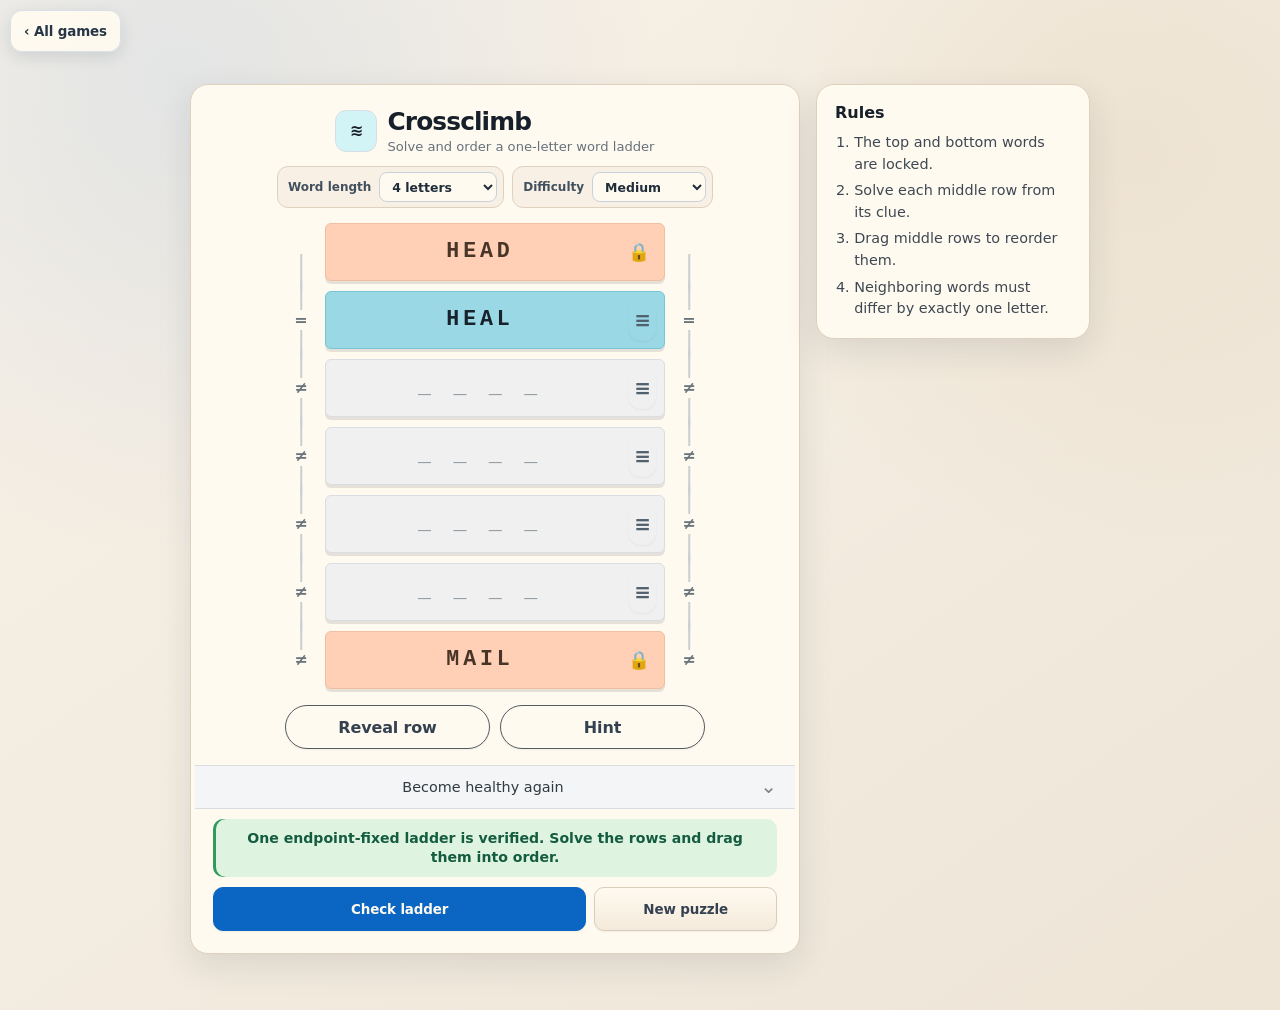
==== commit 4bad075d: "test" ====
--- a/crossclimb.html
+++ b/crossclimb.html
@@ -8,8 +8,8 @@
 :root{
   --bg:#eef1f5;
   --bg-warm:#f8f7f4;
-  --panel:rgba(255,255,255,.94);
-  --panel-solid:#fff;
+  --panel:rgba(255,250,240,.94);
+  --panel-solid:#fffaf0;
   --ink:#17202a;
   --ink-soft:#344150;
   --muted:#687586;
@@ -53,7 +53,7 @@
   border-radius:12px;
   padding:.68rem 1rem;
   color:var(--ink-soft);
-  background:linear-gradient(#fff,#f8fafc);
+  background:linear-gradient(#fffaf0,#f8fafc);
   box-shadow:0 1px 2px rgba(23,32,42,.06);
   font-weight:750;
   letter-spacing:-.01em;
@@ -80,10 +80,10 @@
   transform:none;
 }
 button.primary{
-  color:#fff;
+  color:#fffaf0;
   border-color:var(--accent);
   background:linear-gradient(180deg,#2378de,var(--accent));
-  box-shadow:0 7px 16px rgba(23,105,210,.22),inset 0 1px rgba(255,255,255,.24);
+  box-shadow:0 7px 16px rgba(23,105,210,.22),inset 0 1px rgba(255,250,240,.24);
 }
 .app{
   width:min(100%,1120px);
@@ -109,7 +109,7 @@
   position:absolute;
   inset:0 0 auto;
   height:1px;
-  background:linear-gradient(90deg,transparent,rgba(255,255,255,.95),transparent);
+  background:linear-gradient(90deg,transparent,rgba(255,250,240,.95),transparent);
   pointer-events:none;
 }
 .main{padding:clamp(14px,2vw,24px)}
@@ -132,7 +132,7 @@
   border-radius:13px;
   color:#123e73;
   background:linear-gradient(145deg,#f7fbff,#e7f1ff);
-  box-shadow:inset 0 1px rgba(255,255,255,.9),0 4px 12px rgba(23,105,210,.10);
+  box-shadow:inset 0 1px rgba(255,250,240,.9),0 4px 12px rgba(23,105,210,.10);
   font-size:1.65rem;
   line-height:1;
 }
@@ -160,7 +160,7 @@
   border-radius:12px;
   color:#263646;
   background:#f8fafc;
-  box-shadow:inset 0 1px rgba(255,255,255,.9);
+  box-shadow:inset 0 1px rgba(255,250,240,.9);
   font-variant-numeric:tabular-nums;
   font-size:.94rem;
   font-weight:850;
@@ -192,7 +192,7 @@
   border-radius:10px;
   padding:.55rem .7rem;
   color:var(--ink);
-  background:#fff;
+  background:#fffaf0;
   box-shadow:inset 0 1px 2px rgba(25,39,55,.06);
   font-weight:850;
   text-align:center;
@@ -227,7 +227,7 @@
   overflow:hidden;
   border-radius:13px;
   background:#d7dbe0;
-  box-shadow:var(--shadow-board),0 0 0 2px #26313c,0 0 0 6px rgba(255,255,255,.8);
+  box-shadow:var(--shadow-board),0 0 0 2px #26313c,0 0 0 6px rgba(255,250,240,.8);
   isolation:isolate;
 }
 .board-wrap::before{content:"";display:block;padding-top:100%}
@@ -237,7 +237,7 @@
   z-index:9;
   inset:0;
   border-radius:inherit;
-  box-shadow:inset 0 0 0 1px rgba(255,255,255,.28),inset 0 10px 20px rgba(255,255,255,.05);
+  box-shadow:inset 0 0 0 1px rgba(255,250,240,.28),inset 0 10px 20px rgba(255,250,240,.05);
   pointer-events:none;
 }
 .board{
@@ -288,7 +288,7 @@
   transition:box-shadow 140ms var(--ease),background 140ms var(--ease),border-color 140ms var(--ease),transform 140ms var(--ease),opacity 140ms var(--ease);
 }
 .cell:focus-visible::after{
-  box-shadow:inset 0 0 0 3px #fff,0 0 0 3px var(--accent),0 0 0 6px rgba(23,105,210,.20);
+  box-shadow:inset 0 0 0 3px #fffaf0,0 0 0 3px var(--accent),0 0 0 6px rgba(23,105,210,.20);
 }
 .cell .mark{
   position:absolute;
@@ -301,7 +301,7 @@
   font-size:min(42px,calc(58vmin / var(--n)));
   font-weight:900;
   line-height:1;
-  text-shadow:0 1px 0 rgba(255,255,255,.62),0 2px 5px rgba(18,29,40,.14);
+  text-shadow:0 1px 0 rgba(255,250,240,.62),0 2px 5px rgba(18,29,40,.14);
   pointer-events:none;
 }
 .cell.queen .mark{
@@ -338,7 +338,7 @@
 .cell.x .mark::after{transform:rotate(-45deg)}
 .cell.conflict::after{
   background:repeating-linear-gradient(135deg,rgba(180,35,24,.14) 0 6px,rgba(180,35,24,.36) 6px 11px);
-  box-shadow:inset 0 0 0 3px var(--danger),0 0 0 2px rgba(255,255,255,.68),0 0 14px rgba(180,35,24,.34);
+  box-shadow:inset 0 0 0 3px var(--danger),0 0 0 2px rgba(255,250,240,.68),0 0 14px rgba(180,35,24,.34);
   animation:conflictNudge 220ms var(--ease) both;
 }
 .cell.hint-area::before,.cell.hint-target::before{
@@ -351,20 +351,20 @@
 .cell.hint-area::before{
   inset:7%;
   border:2px solid rgba(23,105,210,.72);
-  background:rgba(255,255,255,.13);
+  background:rgba(255,250,240,.13);
   animation:hintAreaIn 160ms var(--ease) both;
 }
 .cell.hint-target::before{
   inset:13%;
   border:3px solid var(--accent);
   background:rgba(23,105,210,.17);
-  box-shadow:0 0 0 3px rgba(255,255,255,.72),0 0 0 6px rgba(23,105,210,.25),0 0 18px rgba(23,105,210,.24);
+  box-shadow:0 0 0 3px rgba(255,250,240,.72),0 0 0 6px rgba(23,105,210,.25),0 0 18px rgba(23,105,210,.24);
   animation:hintPulse .72s var(--ease) infinite alternate;
 }
 .cell.hint-problem::before{
   border-color:var(--danger);
   background:rgba(180,35,24,.18);
-  box-shadow:0 0 0 3px rgba(255,255,255,.72),0 0 0 6px rgba(180,35,24,.25),0 0 18px rgba(180,35,24,.22);
+  box-shadow:0 0 0 3px rgba(255,250,240,.72),0 0 0 6px rgba(180,35,24,.25),0 0 18px rgba(180,35,24,.22);
 }
 .cell .mock-mark{
   position:absolute;
@@ -375,7 +375,7 @@
   font-size:min(42px,calc(58vmin / var(--n)));
   font-weight:900;
   line-height:1;
-  text-shadow:0 1px 0 rgba(255,255,255,.94);
+  text-shadow:0 1px 0 rgba(255,250,240,.94);
   filter:drop-shadow(0 2px 4px rgba(23,78,166,.32));
   transform:translate(-50%,-50%) scale(.64);
   pointer-events:none;
@@ -400,7 +400,7 @@
   height:clamp(2px,.25em,3px);
   border-radius:999px;
   background:currentColor;
-  box-shadow:0 0 0 1px rgba(255,255,255,.76),0 1px 4px rgba(23,78,166,.24);
+  box-shadow:0 0 0 1px rgba(255,250,240,.76),0 1px 4px rgba(23,78,166,.24);
   transform-origin:center;
 }
 .cell.mock-x-enter .mock-x-mark::before,.cell.mock-x-enter .mock-x-mark::after{
@@ -409,8 +409,8 @@
 .cell .mock-x-mark::before{transform:rotate(45deg)}
 .cell .mock-x-mark::after{transform:rotate(-45deg)}
 .cell.mock-queen::after,.cell.mock-x::after{
-  background:rgba(255,255,255,.07);
-  box-shadow:inset 0 0 0 2px rgba(23,78,166,.75),0 0 0 1px rgba(255,255,255,.55);
+  background:rgba(255,250,240,.07);
+  box-shadow:inset 0 0 0 2px rgba(23,78,166,.75),0 0 0 1px rgba(255,250,240,.55);
 }
 .mock-tools{
   display:grid;
@@ -430,10 +430,10 @@
   background:linear-gradient(#f8fbff,#eef5ff);
 }
 .mock-tools .mock-toggle.active{
-  color:#fff;
+  color:#fffaf0;
   border-color:#174ea6;
   background:linear-gradient(180deg,#2866bc,#174ea6);
-  box-shadow:0 7px 16px rgba(23,78,166,.22),inset 0 1px rgba(255,255,255,.2);
+  box-shadow:0 7px 16px rgba(23,78,166,.22),inset 0 1px rgba(255,250,240,.2);
   animation:toggleOn 180ms var(--ease) both;
 }
 .mock-tools .mock-help{
@@ -450,7 +450,7 @@
   position:absolute;
   z-index:5;
   inset:13%;
-  border:3px solid rgba(255,255,255,.97);
+  border:3px solid rgba(255,250,240,.97);
   border-radius:9px;
   box-shadow:0 0 0 4px rgba(23,105,210,.86),0 0 20px 6px rgba(23,105,210,.42);
   pointer-events:none;
@@ -458,14 +458,14 @@
 }
 .cell.simulated-queen .mark{
   color:var(--accent);
-  filter:drop-shadow(0 1px 0 #fff) drop-shadow(0 0 6px rgba(23,105,210,.50));
+  filter:drop-shadow(0 1px 0 #fffaf0) drop-shadow(0 0 6px rgba(23,105,210,.50));
   animation:simQueenPop 180ms var(--ease) both;
 }
 .cell.simulated-x{color:var(--accent)}
 .cell.simulated-x .mark{opacity:.96}
 .cell.hint-problem .mark,.cell.simulated-queen.hint-problem .mark{
   color:var(--danger);
-  filter:drop-shadow(0 1px 0 #fff) drop-shadow(0 0 6px rgba(180,35,24,.48));
+  filter:drop-shadow(0 1px 0 #fffaf0) drop-shadow(0 0 6px rgba(180,35,24,.48));
 }
 .generating{
   position:absolute;
@@ -489,7 +489,7 @@
   border:4px solid #d8e1eb;
   border-top-color:var(--accent);
   border-radius:50%;
-  box-shadow:0 0 0 4px rgba(255,255,255,.65);
+  box-shadow:0 0 0 4px rgba(255,250,240,.65);
   animation:spin .66s linear infinite;
 }
 .status{
@@ -616,7 +616,7 @@
   width:19px;
   height:19px;
   border-radius:50%;
-  background:#fff;
+  background:#fffaf0;
   box-shadow:0 2px 5px rgba(20,30,40,.24);
   transition:transform 170ms var(--ease),box-shadow 170ms var(--ease);
 }
@@ -657,9 +657,9 @@
 .win-card{
   width:min(92vw,405px);
   padding:29px;
-  border:1px solid rgba(255,255,255,.8);
+  border:1px solid rgba(255,250,240,.8);
   border-radius:22px;
-  background:#fff;
+  background:#fffaf0;
   box-shadow:0 28px 70px rgba(10,20,32,.30);
   text-align:center;
   animation:modalCardIn 260ms var(--ease) both;
@@ -674,7 +674,7 @@
   border-radius:24px;
   color:#134c8b;
   background:linear-gradient(145deg,#f7fbff,#e6f1ff);
-  box-shadow:0 12px 26px rgba(23,105,210,.16),inset 0 1px rgba(255,255,255,.9);
+  box-shadow:0 12px 26px rgba(23,105,210,.16),inset 0 1px rgba(255,250,240,.9);
   font-size:3.4rem;
 }
 .win h2{margin:.25rem 0;color:#172535;font-size:1.55rem;letter-spacing:-.035em}
@@ -718,7 +718,7 @@
   .size-help{grid-column:1/-1}
   .board-shell{width:100%;grid-template-columns:22px minmax(0,1fr);grid-template-rows:auto 22px}
   .col-labels,.row-labels{font-size:.7rem}
-  .board-wrap{width:100%;min-width:0;min-height:0;border-radius:10px;box-shadow:0 11px 23px rgba(24,34,46,.15),0 0 0 2px #26313c,0 0 0 4px rgba(255,255,255,.72)}
+  .board-wrap{width:100%;min-width:0;min-height:0;border-radius:10px;box-shadow:0 11px 23px rgba(24,34,46,.15),0 0 0 2px #26313c,0 0 0 4px rgba(255,250,240,.72)}
   .status{margin-top:11px;font-size:.82rem}
   .mock-tools{grid-template-columns:1fr auto;padding:9px}
   .actions{grid-template-columns:repeat(2,minmax(0,1fr));gap:7px}
@@ -756,13 +756,13 @@
 .suite-back{
   position:fixed;z-index:40;top:max(10px,env(safe-area-inset-top));left:max(10px,env(safe-area-inset-left));
   display:inline-flex;align-items:center;gap:7px;min-height:42px;padding:.55rem .82rem;border-radius:12px;
-  border:1px solid #d9e0e7;background:rgba(255,255,255,.96);box-shadow:0 5px 16px rgba(27,42,58,.12);
+  border:1px solid #d9e0e7;background:rgba(255,250,240,.96);box-shadow:0 5px 16px rgba(27,42,58,.12);
   color:#263646;font-size:.84rem;font-weight:820;backdrop-filter:blur(10px)
 }
 .suite-back:active{transform:scale(.98);background:#f3f6f8}
 .games-home{display:grid;place-items:start center;min-height:calc(100vh - 20px);padding:0 0 20px}
 .games-hub{
-  width:min(100%,390px);padding:18px;border:1px solid #dfe3e7;border-radius:10px;background:#fff;
+  width:min(100%,390px);padding:18px;border:1px solid #dfe3e7;border-radius:10px;background:#fffaf0;
   box-shadow:0 1px 0 rgba(0,0,0,.02)
 }
 .games-hub h1{margin:2px 0 3px;font-size:1.2rem;line-height:1.25;letter-spacing:-.015em;color:#1d2226}
@@ -770,7 +770,7 @@
 .game-list{display:grid;gap:8px}
 .game-launch{
   display:grid;grid-template-columns:minmax(0,1fr) 96px;min-height:108px;padding:0;overflow:hidden;
-  border:1px solid #e1e5e8;border-radius:9px;background:#fff;color:#111;text-align:left;box-shadow:none
+  border:1px solid #e1e5e8;border-radius:9px;background:#fffaf0;color:#111;text-align:left;box-shadow:none
 }
 .game-launch:active{transform:scale(.995);background:#fbfbfb}
 .game-copy{display:flex;flex-direction:column;justify-content:space-between;min-width:0;padding:16px 15px 14px}
@@ -779,32 +779,32 @@
 .game-art{display:grid;place-items:center;position:relative;overflow:hidden}
 .art-wend{background:#fff2c6}.art-patches{background:#ffdede}.art-sudoku{background:#cff6e8}.art-zip{background:#ffd9ca}
 .art-tango{background:#e7edf3}.art-queens{background:#f0e1ff}.art-pinpoint{background:#d8eaff}.art-crossclimb{background:#d3f4f7}
-.hub-icon{position:relative;width:48px;height:48px;border:1.8px solid #20252a;border-radius:6px;background:#fff;box-shadow:0 1px 0 rgba(0,0,0,.08)}
+.hub-icon{position:relative;width:48px;height:48px;border:1.8px solid #20252a;border-radius:6px;background:#fffaf0;box-shadow:0 1px 0 rgba(0,0,0,.08)}
 .wend-icon{display:grid;grid-template-columns:1fr 1fr;grid-template-rows:1fr 1fr;padding:3px;background:#fff8dc}
 .wend-icon span{display:grid;place-items:center;font-size:.74rem;font-weight:850}.wend-icon span:nth-child(2),.wend-icon span:nth-child(4){background:#ffd52f}
-.patches-icon{border:0;background:transparent;box-shadow:none}.patch-card{position:absolute;border:1.5px solid #222;border-radius:4px;background:#fff}
+.patches-icon{border:0;background:transparent;box-shadow:none}.patch-card{position:absolute;border:1.5px solid #222;border-radius:4px;background:#fffaf0}
 .patch-card.one{left:3px;top:8px;width:25px;height:34px;background:#65b8ff}.patch-card.two{right:1px;top:4px;width:28px;height:27px;background:#ff4c58;transform:rotate(11deg)}
-.patch-card.three{right:4px;bottom:1px;width:27px;height:14px;background:#ffd02e}.patch-card b{position:absolute;left:3px;top:2px;font-size:.58rem;color:#fff}
+.patch-card.three{right:4px;bottom:1px;width:27px;height:14px;background:#ffd02e}.patch-card b{position:absolute;left:3px;top:2px;font-size:.58rem;color:#fffaf0}
 .sudoku-icon{display:grid;grid-template-columns:repeat(3,1fr);grid-template-rows:repeat(3,1fr);background:#c8f3dd}
 .sudoku-icon span{display:grid;place-items:center;border-right:1px solid #57605f;border-bottom:1px solid #57605f;font-size:.55rem;color:#096647}.sudoku-icon span:nth-child(3n){border-right:0}.sudoku-icon span:nth-child(n+7){border-bottom:0}
-.zip-icon{background:#ff7b39}.zip-track{position:absolute;inset:8px;border:3px solid #fff;border-radius:12px}.zip-track:before,.zip-track:after{content:"";position:absolute;width:8px;height:8px;border-radius:50%;background:#fff;border:1px solid #e45722}.zip-track:before{left:-5px;top:-5px}.zip-track:after{right:-5px;bottom:-5px}.zip-track i{position:absolute;left:8px;right:8px;top:50%;height:3px;background:#fff;border-radius:3px}
+.zip-icon{background:#ff7b39}.zip-track{position:absolute;inset:8px;border:3px solid #fffaf0;border-radius:12px}.zip-track:before,.zip-track:after{content:"";position:absolute;width:8px;height:8px;border-radius:50%;background:#fffaf0;border:1px solid #e45722}.zip-track:before{left:-5px;top:-5px}.zip-track:after{right:-5px;bottom:-5px}.zip-track i{position:absolute;left:8px;right:8px;top:50%;height:3px;background:#fffaf0;border-radius:3px}
 .tango-icon{overflow:hidden;background:linear-gradient(#8ab9ff 0 50%,#ffbd36 50% 100%)}
 .queens-icon{display:grid;grid-template-columns:repeat(3,1fr);grid-template-rows:repeat(3,1fr);overflow:hidden}.queens-icon i{border-right:1px solid #444;border-bottom:1px solid #444}.queens-icon i:nth-child(3n){border-right:0}.queens-icon i:nth-child(n+7){border-bottom:0}.queens-icon i:nth-child(1),.queens-icon i:nth-child(5){background:#bea9df}.queens-icon i:nth-child(2),.queens-icon i:nth-child(3){background:#ead6b7}.queens-icon i:nth-child(4),.queens-icon i:nth-child(7){background:#9ec3f5}.queens-icon i:nth-child(6),.queens-icon i:nth-child(8){background:#bce2bf}
 .pinpoint-icon{background:linear-gradient(#93c7ff 0 33%,#5fa7f3 33% 66%,#2876ce 66%);box-shadow:inset 0 -1px rgba(0,0,0,.2)}
-.cross-icon{background:#72d6df;padding:6px}.cross-icon:before{content:"";position:absolute;left:8px;right:8px;top:10px;height:4px;background:#fff;box-shadow:0 9px 0 #fff,0 18px 0 #fff}.cross-icon:after{content:"";position:absolute;left:5px;top:20px;width:8px;height:3px;background:#fff}
+.cross-icon{background:#72d6df;padding:6px}.cross-icon:before{content:"";position:absolute;left:8px;right:8px;top:10px;height:4px;background:#fffaf0;box-shadow:0 9px 0 #fffaf0,0 18px 0 #fffaf0}.cross-icon:after{content:"";position:absolute;left:5px;top:20px;width:8px;height:3px;background:#fffaf0}
 .mini-game-screen{padding:8px 0 28px}
 .mini-game-layout{width:min(100%,900px);margin:auto;display:grid;grid-template-columns:minmax(0,610px) minmax(225px,1fr);gap:16px;align-items:start;padding-top:48px}
-.mini-main,.mini-side{background:#fff;border:1px solid #dce3ea;border-radius:18px;box-shadow:0 12px 34px rgba(23,39,55,.11)}
+.mini-main,.mini-side{background:#fffaf0;border:1px solid #dce3ea;border-radius:18px;box-shadow:0 12px 34px rgba(23,39,55,.11)}
 .mini-main{padding:clamp(14px,3vw,22px)}.mini-side{padding:18px}
 .mini-head{display:flex;align-items:center;justify-content:space-between;gap:12px;margin-bottom:15px}.mini-title{display:flex;align-items:center;gap:10px}.mini-title h1{margin:0;font-size:1.55rem;letter-spacing:-.035em}.mini-title p{margin:3px 0 0;color:#66717c;font-size:.82rem}.mini-emblem{display:grid;place-items:center;width:42px;height:42px;border:1px solid #d7dee5;border-radius:11px;font-weight:900;background:#f6f8fa}
 .mini-side h2{margin:0 0 10px;font-size:1rem}.mini-side ol,.mini-side ul{margin:0;padding-left:1.2rem;color:#3e4852;font-size:.9rem;line-height:1.5}.mini-side li+li{margin-top:5px}
 .mini-status{min-height:42px;margin:12px 0 8px;padding:10px 12px;border-radius:10px;background:#f6f8fa;color:#5a6570;font-size:.88rem;line-height:1.35;text-align:center}.mini-status.good{background:#eaf7ee;color:#0b6b3a;font-weight:750}.mini-status.bad{background:#fff0ee;color:#a43227;font-weight:750}
-.mini-actions{display:grid;grid-template-columns:repeat(3,minmax(0,1fr));gap:8px;margin-top:10px}.mini-actions button{min-height:44px;border-radius:10px;font-size:.84rem}.mini-actions .wide{grid-column:span 2}.mini-primary{background:#0a66c2!important;border-color:#0a66c2!important;color:#fff!important}
-.wend-board{display:grid;grid-template-columns:repeat(4,1fr);gap:7px;width:min(100%,420px);margin:8px auto}.wend-cell{aspect-ratio:1;border:1px solid #cfd6dd;border-radius:11px;background:#fff;font-size:clamp(1.25rem,7vw,2rem);font-weight:850}.wend-cell.selected{background:#fff0b8;border-color:#c89d00}.wend-cell.used{background:#dcefe4;border-color:#6caa82;color:#246b3c}.wend-word-line{display:flex;justify-content:space-between;gap:12px;padding:10px 12px;border:1px solid #e0e5ea;border-radius:10px;background:#fafbfc}.wend-found{display:flex;flex-wrap:wrap;gap:7px;margin-top:10px}.wend-chip{padding:5px 9px;border-radius:999px;background:#e8f5ed;color:#17663c;font-size:.78rem;font-weight:750}
-.patch-board{display:grid;grid-template-columns:repeat(5,1fr);width:min(100%,470px);margin:8px auto;border:2px solid #252b31;border-radius:10px;overflow:hidden;touch-action:none}.patch-cell{position:relative;aspect-ratio:1;border:0;border-right:1px solid #cbd2d9;border-bottom:1px solid #cbd2d9;border-radius:0;background:#fff;font-size:1rem}.patch-cell:nth-child(5n){border-right:0}.patch-cell:nth-child(n+21){border-bottom:0}.patch-cell.start{box-shadow:inset 0 0 0 3px #0a66c2}.patch-cell .clue{display:grid;place-items:center;position:absolute;left:50%;top:50%;transform:translate(-50%,-50%);width:30px;height:30px;border:2px solid #20262c;border-radius:50%;background:#fff;font-weight:850}.patch-cell.shape-0{background:#bfe8ff}.patch-cell.shape-1{background:#ffd3dc}.patch-cell.shape-2{background:#d8f2c5}.patch-cell.shape-3{background:#ffe9a8}.patch-cell.shape-4{background:#d9cff7}.patch-cell.shape-5{background:#ccefe9}
-.sudoku-board{display:grid;grid-template-columns:repeat(4,1fr);width:min(100%,430px);margin:10px auto;border:3px solid #252b31;border-radius:10px;overflow:hidden}.sudoku-cell{aspect-ratio:1;border:0;border-right:1px solid #8b949d;border-bottom:1px solid #8b949d;border-radius:0;background:#fff;font-size:clamp(1.25rem,7vw,2rem);font-weight:780}.sudoku-cell:nth-child(2n){border-right:3px solid #252b31}.sudoku-cell:nth-child(4n){border-right:0}.sudoku-cell:nth-child(n+5):nth-child(-n+8){border-bottom:3px solid #252b31}.sudoku-cell:nth-child(n+13){border-bottom:0}.sudoku-cell.given{background:#e8f7f1;color:#176448}.sudoku-cell.conflict{background:#ffe7e4;color:#a12b20}
-.zip-board{display:grid;grid-template-columns:repeat(5,1fr);width:min(100%,470px);margin:10px auto;border:2px solid #222b31;border-radius:10px;overflow:hidden;touch-action:none}.zip-cell{position:relative;aspect-ratio:1;border:0;border-right:1px solid #d1d6db;border-bottom:1px solid #d1d6db;border-radius:0;background:#fff}.zip-cell:nth-child(5n){border-right:0}.zip-cell:nth-child(n+21){border-bottom:0}.zip-cell.path{background:#ffd2bd;box-shadow:inset 0 0 0 5px #ff7a38}.zip-cell.current{box-shadow:inset 0 0 0 6px #d94f10}.zip-cell .num{position:absolute;left:50%;top:50%;transform:translate(-50%,-50%);display:grid;place-items:center;width:30px;height:30px;border:2px solid #252b31;border-radius:50%;background:#fff;font-weight:850;z-index:2}.zip-cell .step{position:absolute;right:5px;bottom:3px;color:#7b3b1e;font-size:.58rem;font-weight:800}
-.tango-wrap{position:relative;width:min(100%,470px);margin:10px auto}.tango-board{display:grid;grid-template-columns:repeat(6,1fr);border:2px solid #252b31;border-radius:10px;overflow:hidden}.tango-cell{aspect-ratio:1;border:0;border-right:1px solid #c9d0d7;border-bottom:1px solid #c9d0d7;border-radius:0;background:#fff;font-size:clamp(1.15rem,6vw,1.9rem)}.tango-cell:nth-child(6n){border-right:0}.tango-cell:nth-child(n+31){border-bottom:0}.tango-cell.sun{background:#fff2bd;color:#d78b00}.tango-cell.moon{background:#dceaff;color:#226dc1}.tango-cell.given{box-shadow:inset 0 0 0 3px rgba(35,45,55,.18)}.tango-cell.conflict{background:#ffe0dd!important;color:#a5281d!important}.tango-relation{position:absolute;z-index:4;display:grid;place-items:center;width:20px;height:20px;border:1px solid #2a3035;border-radius:5px;background:#fff;font-size:.7rem;font-weight:900;transform:translate(-50%,-50%);pointer-events:none}
+.mini-actions{display:grid;grid-template-columns:repeat(3,minmax(0,1fr));gap:8px;margin-top:10px}.mini-actions button{min-height:44px;border-radius:10px;font-size:.84rem}.mini-actions .wide{grid-column:span 2}.mini-primary{background:#0a66c2!important;border-color:#0a66c2!important;color:#fffaf0!important}
+.wend-board{display:grid;grid-template-columns:repeat(4,1fr);gap:7px;width:min(100%,420px);margin:8px auto}.wend-cell{aspect-ratio:1;border:1px solid #cfd6dd;border-radius:11px;background:#fffaf0;font-size:clamp(1.25rem,7vw,2rem);font-weight:850}.wend-cell.selected{background:#fff0b8;border-color:#c89d00}.wend-cell.used{background:#dcefe4;border-color:#6caa82;color:#246b3c}.wend-word-line{display:flex;justify-content:space-between;gap:12px;padding:10px 12px;border:1px solid #e0e5ea;border-radius:10px;background:#fafbfc}.wend-found{display:flex;flex-wrap:wrap;gap:7px;margin-top:10px}.wend-chip{padding:5px 9px;border-radius:999px;background:#e8f5ed;color:#17663c;font-size:.78rem;font-weight:750}
+.patch-board{display:grid;grid-template-columns:repeat(5,1fr);width:min(100%,470px);margin:8px auto;border:2px solid #252b31;border-radius:10px;overflow:hidden;touch-action:none}.patch-cell{position:relative;aspect-ratio:1;border:0;border-right:1px solid #cbd2d9;border-bottom:1px solid #cbd2d9;border-radius:0;background:#fffaf0;font-size:1rem}.patch-cell:nth-child(5n){border-right:0}.patch-cell:nth-child(n+21){border-bottom:0}.patch-cell.start{box-shadow:inset 0 0 0 3px #0a66c2}.patch-cell .clue{display:grid;place-items:center;position:absolute;left:50%;top:50%;transform:translate(-50%,-50%);width:30px;height:30px;border:2px solid #20262c;border-radius:50%;background:#fffaf0;font-weight:850}.patch-cell.shape-0{background:#bfe8ff}.patch-cell.shape-1{background:#ffd3dc}.patch-cell.shape-2{background:#d8f2c5}.patch-cell.shape-3{background:#ffe9a8}.patch-cell.shape-4{background:#d9cff7}.patch-cell.shape-5{background:#ccefe9}
+.sudoku-board{display:grid;grid-template-columns:repeat(4,1fr);width:min(100%,430px);margin:10px auto;border:3px solid #252b31;border-radius:10px;overflow:hidden}.sudoku-cell{aspect-ratio:1;border:0;border-right:1px solid #8b949d;border-bottom:1px solid #8b949d;border-radius:0;background:#fffaf0;font-size:clamp(1.25rem,7vw,2rem);font-weight:780}.sudoku-cell:nth-child(2n){border-right:3px solid #252b31}.sudoku-cell:nth-child(4n){border-right:0}.sudoku-cell:nth-child(n+5):nth-child(-n+8){border-bottom:3px solid #252b31}.sudoku-cell:nth-child(n+13){border-bottom:0}.sudoku-cell.given{background:#e8f7f1;color:#176448}.sudoku-cell.conflict{background:#ffe7e4;color:#a12b20}
+.zip-board{display:grid;grid-template-columns:repeat(5,1fr);width:min(100%,470px);margin:10px auto;border:2px solid #222b31;border-radius:10px;overflow:hidden;touch-action:none}.zip-cell{position:relative;aspect-ratio:1;border:0;border-right:1px solid #d1d6db;border-bottom:1px solid #d1d6db;border-radius:0;background:#fffaf0}.zip-cell:nth-child(5n){border-right:0}.zip-cell:nth-child(n+21){border-bottom:0}.zip-cell.path{background:#ffd2bd;box-shadow:inset 0 0 0 5px #ff7a38}.zip-cell.current{box-shadow:inset 0 0 0 6px #d94f10}.zip-cell .num{position:absolute;left:50%;top:50%;transform:translate(-50%,-50%);display:grid;place-items:center;width:30px;height:30px;border:2px solid #252b31;border-radius:50%;background:#fffaf0;font-weight:850;z-index:2}.zip-cell .step{position:absolute;right:5px;bottom:3px;color:#7b3b1e;font-size:.58rem;font-weight:800}
+.tango-wrap{position:relative;width:min(100%,470px);margin:10px auto}.tango-board{display:grid;grid-template-columns:repeat(6,1fr);border:2px solid #252b31;border-radius:10px;overflow:hidden}.tango-cell{aspect-ratio:1;border:0;border-right:1px solid #c9d0d7;border-bottom:1px solid #c9d0d7;border-radius:0;background:#fffaf0;font-size:clamp(1.15rem,6vw,1.9rem)}.tango-cell:nth-child(6n){border-right:0}.tango-cell:nth-child(n+31){border-bottom:0}.tango-cell.sun{background:#fff2bd;color:#d78b00}.tango-cell.moon{background:#dceaff;color:#226dc1}.tango-cell.given{box-shadow:inset 0 0 0 3px rgba(35,45,55,.18)}.tango-cell.conflict{background:#ffe0dd!important;color:#a5281d!important}.tango-relation{position:absolute;z-index:4;display:grid;place-items:center;width:20px;height:20px;border:1px solid #2a3035;border-radius:5px;background:#fffaf0;font-size:.7rem;font-weight:900;transform:translate(-50%,-50%);pointer-events:none}
 .pinpoint-clues{display:grid;gap:8px;margin:12px 0}.pin-clue{padding:13px 14px;border:1px solid #d8e0e8;border-radius:11px;background:#e9f3ff;color:#154e8a;font-size:1rem;font-weight:750}.pin-clue.hidden{color:transparent;background:#f2f4f6;position:relative}.pin-clue.hidden:after{content:"Hidden clue";position:absolute;left:14px;color:#7b858f;font-weight:600}.pin-form{display:grid;grid-template-columns:minmax(0,1fr) auto;gap:8px}.pin-form input,.cross-answer{min-height:44px;border:1px solid #cbd4dc;border-radius:10px;padding:.7rem .8rem;font:inherit}.pin-form input:focus,.cross-answer:focus{outline:3px solid rgba(10,102,194,.16);border-color:#0a66c2}
 .cross-clues{display:grid;gap:8px}.cross-clue{display:grid;grid-template-columns:minmax(0,1fr) 120px;gap:8px;align-items:center;padding:10px;border:1px solid #dce2e7;border-radius:10px;background:#fafbfc}.cross-clue label{font-size:.86rem;color:#45515c}.cross-order{display:grid;gap:7px;margin-top:12px}.cross-rung{display:grid;grid-template-columns:40px 1fr 40px;align-items:center;gap:7px}.cross-rung button{min-height:38px;padding:0;border-radius:8px}.cross-word{padding:10px;border:1px solid #b8c9d8;border-radius:9px;background:#eaf7f8;text-align:center;font-weight:850;letter-spacing:.12em}
 .suite-win{z-index:60}.suite-win .win-card{max-width:370px}
@@ -823,7 +823,7 @@
 .mini-size-control label{font-size:.75rem;font-weight:800;white-space:nowrap}
 .mini-size-control select{
   min-height:30px;border:1px solid #c8d2dc;border-radius:8px;padding:3px 28px 3px 8px;
-  color:#1f2d3a;background:#fff;font:inherit;font-size:.78rem;font-weight:800
+  color:#1f2d3a;background:#fffaf0;font:inherit;font-size:.78rem;font-weight:800
 }
 .mini-size-control select:focus-visible{outline:3px solid rgba(10,102,194,.16);outline-offset:1px;border-color:#0a66c2}
 .mini-actions.four{grid-template-columns:repeat(4,minmax(0,1fr))}
@@ -848,12 +848,12 @@
 .patch-cell.shape-11{background:linear-gradient(145deg,#94d3e7,#caedf5)}
 .patch-cell.patch-anchor::after{
   content:"";position:absolute;z-index:2;right:10%;bottom:10%;opacity:.32;pointer-events:none;
-  border:2px solid currentColor;background:rgba(255,255,255,.28)
+  border:2px solid currentColor;background:rgba(255,250,240,.28)
 }
 .patch-cell.patch-anchor.patch-square::after{width:28%;aspect-ratio:1;border-radius:4px}
 .patch-cell.patch-anchor.patch-wide::after{width:44%;height:16%;border-radius:999px}
 .patch-cell.patch-anchor.patch-tall::after{width:16%;height:44%;border-radius:999px}
-.patch-cell.start{z-index:3;box-shadow:inset 0 0 0 4px #0a66c2,0 0 0 2px rgba(255,255,255,.85)}
+.patch-cell.start{z-index:3;box-shadow:inset 0 0 0 4px #0a66c2,0 0 0 2px rgba(255,250,240,.85)}
 .sudoku-board{--sudoku-size:4;grid-template-columns:repeat(var(--sudoku-size),1fr)}
 .sudoku-board[data-size="6"]{width:min(100%,470px)}.sudoku-board[data-size="9"]{width:min(100%,520px)}
 .sudoku-board[data-size="6"] .sudoku-cell{font-size:clamp(1rem,5.2vw,1.55rem)}
@@ -883,12 +883,12 @@
 }
 .size-control select{
   height:42px;min-width:0;border:1px solid var(--line);border-radius:10px;padding:0 30px 0 10px;
-  color:var(--ink);background:#fff;font:inherit;font-size:.82rem;font-weight:800
+  color:var(--ink);background:#fffaf0;font:inherit;font-size:.82rem;font-weight:800
 }
 .size-control select:focus-visible{outline:3px solid var(--accent-ring);border-color:var(--accent)}
 .mini-controls{display:flex;flex-wrap:wrap;justify-content:flex-end;gap:8px}
 .mini-controls .mini-size-control{width:auto}
-.patch-cell.clue-cell{background:#fff}
+.patch-cell.clue-cell{background:#fffaf0}
 .patch-cell .clue{
   --patch-clue:#65b8ff;z-index:5;display:grid;place-items:center;position:absolute;left:50%;top:50%;
   transform:translate(-50%,-50%);border:1.8px solid #26323d;background:var(--patch-clue);color:#111;
@@ -898,7 +898,7 @@
 .patch-cell .clue.patch-wide{width:66%;height:34%;border-radius:7px}
 .patch-cell .clue.patch-tall{width:34%;height:66%;border-radius:7px}
 .patch-cell .clue .clue-empty{font-size:.72em;opacity:.78}
-.patch-cell.filled .clue{box-shadow:0 2px 5px rgba(20,30,40,.18),0 0 0 2px rgba(255,255,255,.72)}
+.patch-cell.filled .clue{box-shadow:0 2px 5px rgba(20,30,40,.18),0 0 0 2px rgba(255,250,240,.72)}
 .patch-cell.patch-anchor::after{display:none!important}
 .zip-cell{box-sizing:border-box}
 .zip-cell.wall-right{border-right-color:#27313a!important;border-right-width:4px!important}
@@ -923,7 +923,7 @@
 .queens-controls{grid-template-columns:auto minmax(78px,110px) auto 1fr}
 .patch-board{touch-action:none;-webkit-user-select:none;user-select:none}
 .patch-cell.clue-cell{cursor:grab}
-.patch-cell.drag-origin{box-shadow:inset 0 0 0 4px #0a66c2,0 0 0 2px rgba(255,255,255,.92);z-index:8}
+.patch-cell.drag-origin{box-shadow:inset 0 0 0 4px #0a66c2,0 0 0 2px rgba(255,250,240,.92);z-index:8}
 .patch-cell.patch-preview{z-index:6;background:rgba(10,102,194,.13)!important}
 .patch-cell.patch-preview-valid{background:rgba(5,118,66,.18)!important}
 .patch-cell.patch-preview-invalid{background:rgba(180,35,24,.16)!important}
@@ -936,7 +936,7 @@
 .cross-rail::before{content:"";position:absolute;top:-10px;bottom:-10px;left:50%;width:1.5px;background:#c9ced3;transform:translateX(-50%);z-index:0}
 .cross-ladder-row:first-child .cross-rail::before{top:50%}
 .cross-ladder-row:last-child .cross-rail::before{bottom:50%}
-.cross-rel{position:relative;z-index:1;padding:2px;background:#fff;line-height:1}
+.cross-rel{position:relative;z-index:1;padding:2px;background:#fffaf0;line-height:1}
 .cross-card{position:relative;min-height:58px;border:1px solid #d9dee3;border-radius:6px;background:#f0f0f0;box-shadow:0 3px 0 rgba(0,0,0,.10);display:grid;place-items:center;padding:7px 42px 7px 12px}
 .cross-ladder-row.locked .cross-card{background:#ffd0b6;border-color:#f1bea0;color:#493528}
 .cross-ladder-row.active .cross-card{background:#99d8e4;border-color:#78c6d5}
@@ -947,31 +947,95 @@
 .cross-row-input{width:100%;min-width:0;border:0;background:transparent;outline:0;padding:7px 2px;color:#17222b}
 .cross-row-input::placeholder{color:#6d7a84;opacity:.72;letter-spacing:.22em}
 .cross-row-actions{width:min(100%,420px);margin:16px auto;display:grid;grid-template-columns:1fr 1fr;gap:10px}
-.cross-row-actions button{min-height:44px;border:1.5px solid #545b61;border-radius:999px;background:#fff}
+.cross-row-actions button{min-height:44px;border:1.5px solid #545b61;border-radius:999px;background:#fffaf0}
 .cross-clue-bar{margin:0 -18px -2px;padding:13px 42px 13px 18px;border-top:1px solid #d9dde1;border-bottom:1px solid #d9dde1;background:#f3f5f6;text-align:center;font-size:.9rem;color:#313a42;position:relative}
 .cross-clue-bar::after{content:"⌄";position:absolute;right:18px;top:50%;transform:translateY(-56%);font-size:1.25rem;color:#7c858c}
 @media(max-width:760px){.queens-controls{grid-template-columns:auto minmax(72px,1fr) auto}.queens-controls .size-help{grid-column:1/-1}.cross-ladder{gap:9px}.cross-ladder-row{min-height:54px}.cross-card{min-height:54px}.cross-clue-bar{margin-left:-14px;margin-right:-14px}}
 
+/* Unified board rendering: one shared frame treatment prevents clipped and mismatched grid borders. */
+.patch-board,.sudoku-board,.zip-board,.tango-board{
+  border-color:#26313c;
+  border-radius:13px;
+  background:#26313c;
+  box-shadow:0 12px 26px rgba(24,34,46,.16),0 0 0 1px rgba(255,250,240,.78);
+  isolation:isolate;
+}
+.patch-cell,.sudoku-cell,.zip-cell,.tango-cell{
+  min-width:0;
+  min-height:0;
+  margin:0;
+  background-clip:padding-box;
+  border-color:#aab6c2;
+}
+.sudoku-cell{
+  border-color:#8e9aa6;
+  box-shadow:none;
+}
+.sudoku-cell.given{background:#e8f7f1;color:#176448}
+/* Shared cream surface palette and crisp board frames. */
+:root{
+  --bg:#eee5d7;
+  --bg-warm:#f8f2e8;
+  --panel:rgba(255,250,240,.94);
+  --panel-solid:#fffaf0;
+  --line:#d9cdbb;
+  --line-strong:#c8b89f;
+}
+html{background:var(--bg)}
+body{background:radial-gradient(circle at 14% 8%,rgba(23,105,210,.09),transparent 30rem),radial-gradient(circle at 88% 14%,rgba(167,119,46,.08),transparent 26rem),linear-gradient(145deg,var(--bg-warm),var(--bg))}
+button{border-color:var(--line);background:linear-gradient(#fffaf0,#f4eadb)}
+.mini-main,.mini-side,.games-hub{background:#fffaf0;border-color:#ded1be}
+.mini-size-control,.wend-word-line,.mini-status{background:#f8f0e4;border-color:#ded1be}
+.patch-board,.sudoku-board,.zip-board,.tango-board{
+  border-color:#263746;
+  background:#263746;
+  border-radius:13px;
+  box-shadow:0 12px 26px rgba(24,34,46,.16),0 0 0 1px rgba(255,250,240,.88);
+}
+.sudoku-cell{background:#fffaf0;border-color:#c8bba7;background-clip:padding-box;box-shadow:none}
+.sudoku-cell.given{background:#e8f4e8;color:#176448}
+/* Clear mint states replace the previous gray-green panels. */
+.mini-status.good,.status.ok{background:#dff3e1;color:#145c3f;border-color:#a7d7b1;box-shadow:inset 3px 0 0 #2f9a5b}
+.wend-cell.used,.sudoku-cell.given,.tango-cell.given{background:#dff3e1;color:#145c3f}
+.sudoku-cell.conflict,.tango-cell.conflict{background:#ffe1d8!important;color:#9d2d21!important}
+/* Stable cell borders: warm, fixed-color frames and separators. */
+.patch-board,.sudoku-board,.zip-board,.tango-board{border:2px solid #987447!important;background:#987447!important;box-shadow:0 8px 20px rgba(66,46,22,.14),0 0 0 1px rgba(255,250,240,.9)!important}
+.patch-cell,.sudoku-cell,.zip-cell,.tango-cell{border-color:#d7c3a2!important;border-style:solid!important;box-sizing:border-box;background-clip:padding-box}
+.patch-cell.filled{border-color:#aa8250!important}
+.sudoku-board{border-color:#7f613d!important;background:#7f613d!important}
+.sudoku-cell,.sudoku-cell.given{background:#fff8e8!important;color:#263746!important;font-weight:850}
+.sudoku-cell{font-size:clamp(1.45rem,8vw,2.35rem)!important}
+.sudoku-board[data-size="6"] .sudoku-cell{font-size:clamp(1.25rem,6.5vw,1.95rem)!important}
+.sudoku-board[data-size="9"] .sudoku-cell{font-size:clamp(1rem,5vw,1.45rem)!important}
+/* Center game configuration controls above every board. */
+.mini-head{justify-content:center!important}
+.mini-controls{width:100%;justify-content:center!important}
+@media(max-width:760px){.mini-controls{margin-left:auto;margin-right:auto}}
+/* Mobile-safe layout: prevent horizontal clipping and keep game controls readable. */
+@media(max-width:760px){
+  html,body{width:100%;max-width:100%;overflow-x:hidden}
+  body{padding:8px}
+  .app,.mini-game-layout,.mini-main,.mini-side{width:100%;min-width:0}
+  .mini-game-layout{padding-top:44px}
+  .mini-head{display:grid;grid-template-columns:1fr;justify-items:center;gap:10px;text-align:center}
+  .mini-title{justify-content:center;text-align:left}
+  .mini-timer{justify-self:center}
+  .mini-controls{display:flex!important;width:100%!important;justify-content:center!important;gap:7px}
+  .mini-controls .mini-size-control{flex:1 1 140px;width:auto!important;max-width:210px;justify-content:space-between}
+  .patch-board,.sudoku-board,.zip-board,.tango-wrap{margin-left:auto;margin-right:auto}
+  .mini-actions{width:100%}
+}
+/* Mobile back navigation stays in flow and cannot overlap game content. */
+@media(max-width:760px){
+  .game-screen{position:relative}
+  .suite-back{position:static!important;display:inline-flex;margin:0 0 10px 2px;vertical-align:top}
+  .mini-game-screen{padding-top:0}
+  .mini-game-layout{padding-top:0!important}
+  #queensScreen .app{margin-top:0}
+}
 </style>
 </head>
 <body>
-
-<section class="game-screen games-home" id="homeScreen">
-  <div class="games-hub">
-    <h1>Connect over fun, daily games</h1>
-    <p>Prep your mind for the workday and compare results.</p>
-    <div class="game-list">
-      <button class="game-launch" data-game="wend" type="button"><span class="game-copy"><span class="game-kicker">Weave through words</span><span class="game-name">Wend</span></span><span class="game-art art-wend"><span class="hub-icon wend-icon"><span>W</span><span>E</span><span>D</span><span>N</span></span></span></button>
-      <button class="game-launch" data-game="patches" type="button"><span class="game-copy"><span class="game-kicker">Piece it together</span><span class="game-name">Patches</span></span><span class="game-art art-patches"><span class="hub-icon patches-icon"><span class="patch-card one"><b>3</b></span><span class="patch-card two"></span><span class="patch-card three"></span></span></span></button>
-      <button class="game-launch" data-game="sudoku" type="button"><span class="game-copy"><span class="game-kicker">The classic game, made mini</span><span class="game-name">Mini Sudoku</span></span><span class="game-art art-sudoku"><span class="hub-icon sudoku-icon"><span>1</span><span></span><span></span><span></span><span>2</span><span></span><span>3</span><span></span><span></span></span></span></button>
-      <button class="game-launch" data-game="zip" type="button"><span class="game-copy"><span class="game-kicker">Complete the path</span><span class="game-name">Zip</span></span><span class="game-art art-zip"><span class="hub-icon zip-icon"><span class="zip-track"><i></i></span></span></span></button>
-      <button class="game-launch" data-game="tango" type="button"><span class="game-copy"><span class="game-kicker">Harmonize the grid</span><span class="game-name">Tango</span></span><span class="game-art art-tango"><span class="hub-icon tango-icon"></span></span></button>
-      <button class="game-launch" data-game="queens" type="button"><span class="game-copy"><span class="game-kicker">Crown each region</span><span class="game-name">Queens</span></span><span class="game-art art-queens"><span class="hub-icon queens-icon"><i></i><i></i><i></i><i></i><i></i><i></i><i></i><i></i><i></i></span></span></button>
-      <button class="game-launch" data-game="pinpoint" type="button"><span class="game-copy"><span class="game-kicker">Guess the category</span><span class="game-name">Pinpoint</span></span><span class="game-art art-pinpoint"><span class="hub-icon pinpoint-icon"></span></span></button>
-      <button class="game-launch" data-game="crossclimb" type="button"><span class="game-copy"><span class="game-kicker">Unlock a trivia ladder</span><span class="game-name">Crossclimb</span></span><span class="game-art art-crossclimb"><span class="hub-icon cross-icon"></span></span></button>
-    </div>
-  </div>
-</section>
 
 <section class="game-screen" id="queensScreen" hidden><button class="suite-back" data-home type="button">‹ All games</button>
 <div class="app">
@@ -1461,9 +1525,9 @@
 function setMiniStatus(id,text,type){var el=q(id);el.textContent=text;el.className='mini-status'+(type?' '+type:'')}
 function showScreen(name){qa('.game-screen').forEach(function(el){el.hidden=true});var id=name==='home'?'homeScreen':name+'Screen',screen=q('#'+id);if(!screen)return;screen.hidden=false;activeGame=name;window.scrollTo(0,0)}
 qa('[data-game]').forEach(function(btn){btn.addEventListener('click',function(){showScreen(btn.dataset.game)})});
-qa('[data-home]').forEach(function(btn){btn.addEventListener('click',function(){showScreen('home')})});
+qa('[data-home]').forEach(function(btn){btn.addEventListener('click',function(){window.location.assign('index.html')})});
 function showSuiteWin(title,text,again){q('#suiteWinTitle').textContent=title;q('#suiteWinText').textContent=text;q('#suiteWin').classList.add('show');restartCurrent=again||function(){}}
-q('#suiteWinHome').addEventListener('click',function(){q('#suiteWin').classList.remove('show');showScreen('home')});
+q('#suiteWinHome').addEventListener('click',function(){q('#suiteWin').classList.remove('show');window.location.assign('index.html')});
 q('#suiteWinAgain').addEventListener('click',function(){q('#suiteWin').classList.remove('show');restartCurrent()});
 
 /* Wend: each generated letter grid is checked and only its single verified word partition is accepted. */
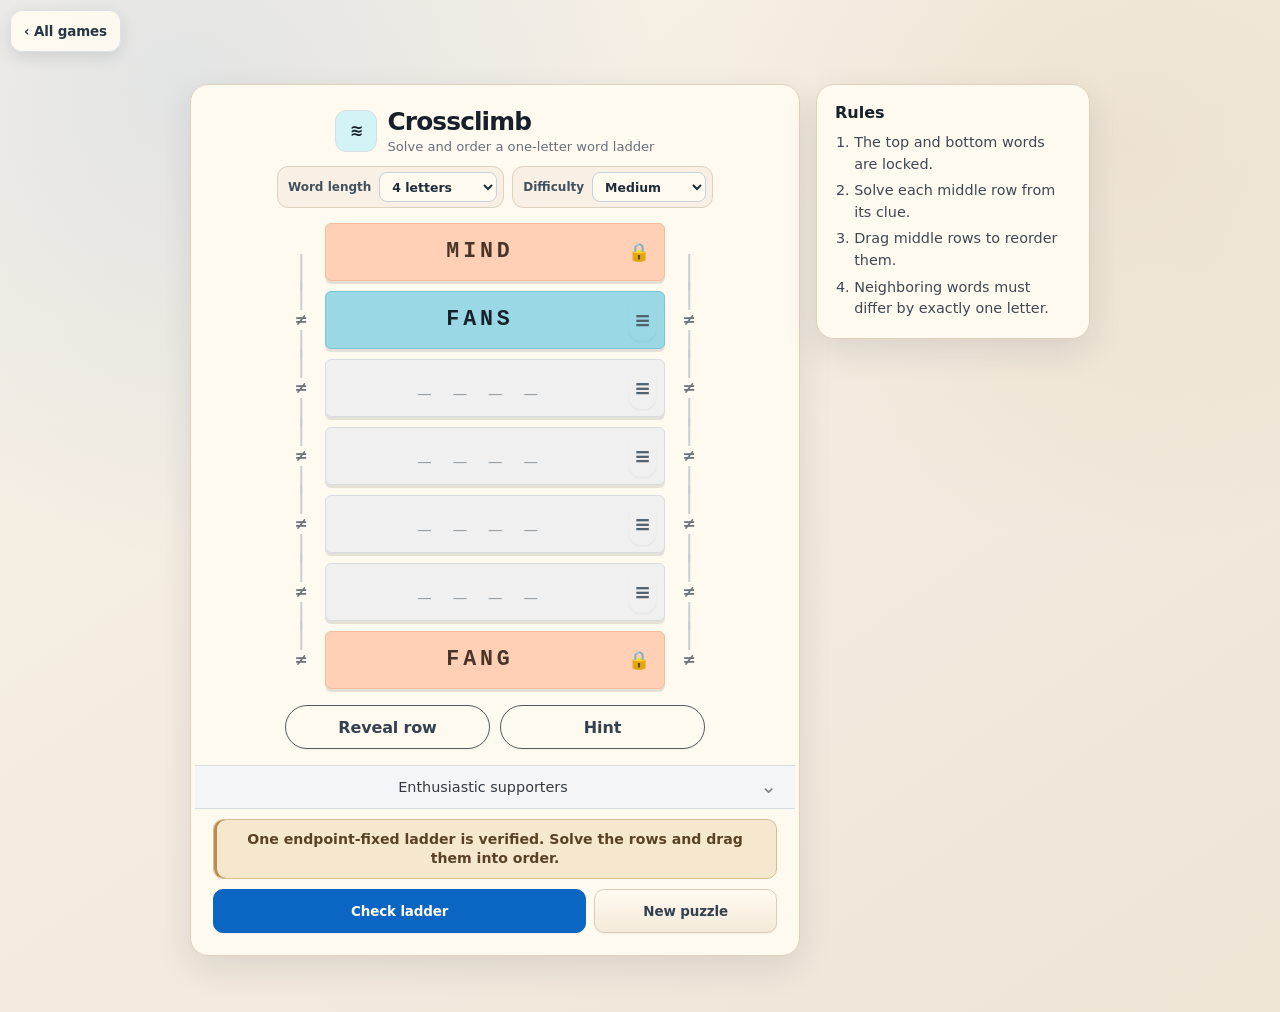
==== commit 3a197954: "Works reasonably well for real now" ====
--- a/crossclimb.html
+++ b/crossclimb.html
@@ -4,1700 +4,9 @@
 <meta charset="utf-8">
 <meta name="viewport" content="width=device-width,initial-scale=1,viewport-fit=cover">
 <title>Crossclimb | Daily Games</title>
-<style>
-:root{
-  --bg:#eef1f5;
-  --bg-warm:#f8f7f4;
-  --panel:rgba(255,250,240,.94);
-  --panel-solid:#fffaf0;
-  --ink:#17202a;
-  --ink-soft:#344150;
-  --muted:#687586;
-  --line:#d7dee7;
-  --line-strong:#bdc8d5;
-  --accent:#1769d2;
-  --accent-dark:#0d54b5;
-  --accent-soft:#eaf2ff;
-  --accent-ring:rgba(23,105,210,.22);
-  --danger:#b42318;
-  --danger-soft:#fff0ee;
-  --ok:#087443;
-  --ok-soft:#eaf8f0;
-  --shadow-sm:0 3px 10px rgba(25,39,55,.08);
-  --shadow:0 16px 42px rgba(25,39,55,.12),0 2px 7px rgba(25,39,55,.06);
-  --shadow-board:0 18px 34px rgba(24,34,46,.18),0 2px 7px rgba(24,34,46,.12);
-  --radius:20px;
-  --ease:cubic-bezier(.2,.8,.2,1);
-  font-family:Inter,ui-sans-serif,system-ui,-apple-system,BlinkMacSystemFont,"Segoe UI",sans-serif;
-  color-scheme:light;
-}
-*{box-sizing:border-box}
-html{min-height:100%;background:var(--bg)}
-body{
-  margin:0;
-  min-height:100vh;
-  padding:clamp(10px,2.2vw,28px);
-  color:var(--ink);
-  background:
-    radial-gradient(circle at 14% 8%,rgba(23,105,210,.10),transparent 30rem),
-    radial-gradient(circle at 88% 14%,rgba(66,153,225,.08),transparent 26rem),
-    linear-gradient(145deg,var(--bg-warm),var(--bg));
-  touch-action:manipulation;
-  -webkit-font-smoothing:antialiased;
-  text-rendering:optimizeLegibility;
-}
-button,input{font:inherit}
-button{
-  min-height:42px;
-  border:1px solid var(--line);
-  border-radius:12px;
-  padding:.68rem 1rem;
-  color:var(--ink-soft);
-  background:linear-gradient(#fffaf0,#f8fafc);
-  box-shadow:0 1px 2px rgba(23,32,42,.06);
-  font-weight:750;
-  letter-spacing:-.01em;
-  cursor:pointer;
-  transition:transform 130ms var(--ease),box-shadow 160ms var(--ease),border-color 160ms var(--ease),background-color 160ms var(--ease),color 160ms var(--ease),opacity 160ms var(--ease);
-  -webkit-tap-highlight-color:transparent;
-}
-button:not(.cell):active:not(:disabled){
-  transform:translateY(1px) scale(.985);
-  box-shadow:0 1px 3px rgba(25,39,55,.10);
-  transition-duration:70ms;
-}
-button:focus-visible,input:focus-visible{
-  outline:3px solid var(--accent-ring);
-  outline-offset:2px;
-}
-button:disabled{
-  color:#8d98a5;
-  background:#f3f5f7;
-  border-color:#e1e5ea;
-  box-shadow:none;
-  opacity:.68;
-  cursor:not-allowed;
-  transform:none;
-}
-button.primary{
-  color:#fffaf0;
-  border-color:var(--accent);
-  background:linear-gradient(180deg,#2378de,var(--accent));
-  box-shadow:0 7px 16px rgba(23,105,210,.22),inset 0 1px rgba(255,250,240,.24);
-}
-.app{
-  width:min(100%,1120px);
-  margin:auto;
-  display:grid;
-  grid-template-columns:minmax(0,720px) minmax(270px,330px);
-  gap:clamp(14px,2vw,24px);
-  align-items:start;
-}
-.card{
-  position:relative;
-  overflow:hidden;
-  border:1px solid rgba(202,211,222,.88);
-  border-radius:var(--radius);
-  background:var(--panel);
-  box-shadow:var(--shadow);
-  backdrop-filter:blur(14px);
-  -webkit-backdrop-filter:blur(14px);
-  animation:cardIn 340ms var(--ease) both;
-}
-.card::before{
-  content:"";
-  position:absolute;
-  inset:0 0 auto;
-  height:1px;
-  background:linear-gradient(90deg,transparent,rgba(255,250,240,.95),transparent);
-  pointer-events:none;
-}
-.main{padding:clamp(14px,2vw,24px)}
-.side{padding:20px;animation-delay:60ms}
-.topbar{
-  display:flex;
-  align-items:center;
-  justify-content:space-between;
-  gap:16px;
-  margin-bottom:14px;
-}
-.title{display:flex;align-items:center;gap:12px;min-width:0}
-.logo{
-  width:42px;
-  height:42px;
-  flex:0 0 42px;
-  display:grid;
-  place-items:center;
-  border:1px solid #d7e4f7;
-  border-radius:13px;
-  color:#123e73;
-  background:linear-gradient(145deg,#f7fbff,#e7f1ff);
-  box-shadow:inset 0 1px rgba(255,250,240,.9),0 4px 12px rgba(23,105,210,.10);
-  font-size:1.65rem;
-  line-height:1;
-}
-.title h1{
-  margin:0;
-  font-size:clamp(1.35rem,3vw,1.82rem);
-  line-height:1.05;
-  letter-spacing:-.045em;
-  color:#13202e;
-}
-.subtitle{
-  margin-top:5px;
-  overflow:hidden;
-  color:var(--muted);
-  font-size:.82rem;
-  line-height:1.25;
-  text-overflow:ellipsis;
-  white-space:nowrap;
-}
-.timer{
-  flex:0 0 auto;
-  min-width:74px;
-  padding:.55rem .72rem;
-  border:1px solid #dce4ed;
-  border-radius:12px;
-  color:#263646;
-  background:#f8fafc;
-  box-shadow:inset 0 1px rgba(255,250,240,.9);
-  font-variant-numeric:tabular-nums;
-  font-size:.94rem;
-  font-weight:850;
-  letter-spacing:.035em;
-  text-align:center;
-  white-space:nowrap;
-}
-.size-control{
-  display:grid;
-  grid-template-columns:auto minmax(74px,102px) auto minmax(150px,1fr);
-  gap:9px;
-  align-items:center;
-  margin:0 0 16px;
-  padding:11px;
-  border:1px solid #e1e6ec;
-  border-radius:14px;
-  background:#f8fafc;
-}
-.size-control label{
-  color:#293746;
-  font-size:.86rem;
-  font-weight:800;
-  white-space:nowrap;
-}
-.size-control input{
-  width:100%;
-  height:42px;
-  border:1px solid var(--line-strong);
-  border-radius:10px;
-  padding:.55rem .7rem;
-  color:var(--ink);
-  background:#fffaf0;
-  box-shadow:inset 0 1px 2px rgba(25,39,55,.06);
-  font-weight:850;
-  text-align:center;
-  transition:border-color 150ms var(--ease),box-shadow 150ms var(--ease),background 150ms var(--ease);
-}
-.size-control input:focus{border-color:var(--accent);box-shadow:0 0 0 3px var(--accent-ring)}
-.size-control button{height:42px;padding:.55rem .9rem}
-.size-help{color:var(--muted);font-size:.77rem;line-height:1.3}
-.board-shell{
-  width:min(100%,666px);
-  margin:auto;
-  display:grid;
-  grid-template-columns:27px minmax(0,1fr);
-  grid-template-rows:auto 27px;
-  align-items:stretch;
-}
-.col-labels,.row-labels{
-  color:#4d5d6d;
-  font-size:.78rem;
-  font-weight:900;
-  letter-spacing:.025em;
-}
-.col-labels{grid-column:2;grid-row:2;display:grid;align-items:center;text-align:center}
-.row-labels{grid-column:1;grid-row:1;display:grid;align-items:center;text-align:center}
-.coord-label{display:grid;place-items:center;min-width:0;overflow:hidden}
-.board-wrap{
-  grid-column:2;
-  grid-row:1;
-  position:relative;
-  width:100%;
-  margin:0;
-  overflow:hidden;
-  border-radius:13px;
-  background:#d7dbe0;
-  box-shadow:var(--shadow-board),0 0 0 2px #26313c,0 0 0 6px rgba(255,250,240,.8);
-  isolation:isolate;
-}
-.board-wrap::before{content:"";display:block;padding-top:100%}
-.board-wrap::after{
-  content:"";
-  position:absolute;
-  z-index:9;
-  inset:0;
-  border-radius:inherit;
-  box-shadow:inset 0 0 0 1px rgba(255,250,240,.28),inset 0 10px 20px rgba(255,250,240,.05);
-  pointer-events:none;
-}
-.board{
-  position:absolute;
-  inset:0;
-  display:grid;
-  width:100%;
-  height:100%;
-  min-width:0;
-  min-height:0;
-  user-select:none;
-  -webkit-user-select:none;
-  touch-action:none;
-}
-.cell{
-  appearance:none;
-  -webkit-appearance:none;
-  position:relative;
-  display:block;
-  width:100%;
-  height:100%;
-  min-width:0;
-  min-height:0;
-  overflow:hidden;
-  margin:0;
-  padding:0;
-  border:0 solid rgba(20,27,34,.76);
-  border-radius:0;
-  outline:none;
-  color:#1f2b37;
-  background:var(--cell);
-  background-image:none;
-  box-shadow:none;
-  line-height:1;
-  cursor:pointer;
-  transition:filter 110ms var(--ease),box-shadow 110ms var(--ease);
-}
-.cell:active{transform:none;filter:brightness(.97) saturate(1.04)}
-.cell::after{
-  content:"";
-  position:absolute;
-  z-index:8;
-  inset:8%;
-  border-radius:8px;
-  border:0 solid transparent;
-  opacity:1;
-  pointer-events:none;
-  transition:box-shadow 140ms var(--ease),background 140ms var(--ease),border-color 140ms var(--ease),transform 140ms var(--ease),opacity 140ms var(--ease);
-}
-.cell:focus-visible::after{
-  box-shadow:inset 0 0 0 3px #fffaf0,0 0 0 3px var(--accent),0 0 0 6px rgba(23,105,210,.20);
-}
-.cell .mark{
-  position:absolute;
-  z-index:5;
-  inset:0;
-  display:grid;
-  place-items:center;
-  overflow:hidden;
-  color:#182431;
-  font-size:min(42px,calc(58vmin / var(--n)));
-  font-weight:900;
-  line-height:1;
-  text-shadow:0 1px 0 rgba(255,250,240,.62),0 2px 5px rgba(18,29,40,.14);
-  pointer-events:none;
-}
-.cell.queen .mark{
-  top:50%;
-  right:auto;
-  bottom:auto;
-  left:50%;
-  width:auto;
-  height:auto;
-  display:block;
-  overflow:visible;
-  text-align:center;
-  transform:translate(-50%,-50%);
-}
-.cell.queen.queen-enter .mark{
-  animation:queenIn 170ms var(--ease) both;
-}
-.cell.x .mark{font-size:0;opacity:.78;text-shadow:none}
-.cell.x .mark::before,.cell.x .mark::after{
-  content:"";
-  position:absolute;
-  left:18%;
-  top:calc(50% - 2px);
-  width:64%;
-  height:clamp(2px,.32em,4px);
-  border-radius:999px;
-  background:currentColor;
-  transform-origin:center;
-}
-.cell.x.x-enter .mark::before,.cell.x.x-enter .mark::after{
-  animation:xIn 140ms var(--ease) both;
-}
-.cell.x .mark::before{transform:rotate(45deg)}
-.cell.x .mark::after{transform:rotate(-45deg)}
-.cell.conflict::after{
-  background:repeating-linear-gradient(135deg,rgba(180,35,24,.14) 0 6px,rgba(180,35,24,.36) 6px 11px);
-  box-shadow:inset 0 0 0 3px var(--danger),0 0 0 2px rgba(255,250,240,.68),0 0 14px rgba(180,35,24,.34);
-  animation:conflictNudge 220ms var(--ease) both;
-}
-.cell.hint-area::before,.cell.hint-target::before{
-  content:"";
-  position:absolute;
-  z-index:4;
-  border-radius:8px;
-  pointer-events:none;
-}
-.cell.hint-area::before{
-  inset:7%;
-  border:2px solid rgba(23,105,210,.72);
-  background:rgba(255,250,240,.13);
-  animation:hintAreaIn 160ms var(--ease) both;
-}
-.cell.hint-target::before{
-  inset:13%;
-  border:3px solid var(--accent);
-  background:rgba(23,105,210,.17);
-  box-shadow:0 0 0 3px rgba(255,250,240,.72),0 0 0 6px rgba(23,105,210,.25),0 0 18px rgba(23,105,210,.24);
-  animation:hintPulse .72s var(--ease) infinite alternate;
-}
-.cell.hint-problem::before{
-  border-color:var(--danger);
-  background:rgba(180,35,24,.18);
-  box-shadow:0 0 0 3px rgba(255,250,240,.72),0 0 0 6px rgba(180,35,24,.25),0 0 18px rgba(180,35,24,.22);
-}
-.cell .mock-mark{
-  position:absolute;
-  z-index:7;
-  left:50%;
-  top:50%;
-  color:#174ea6;
-  font-size:min(42px,calc(58vmin / var(--n)));
-  font-weight:900;
-  line-height:1;
-  text-shadow:0 1px 0 rgba(255,250,240,.94);
-  filter:drop-shadow(0 2px 4px rgba(23,78,166,.32));
-  transform:translate(-50%,-50%) scale(.64);
-  pointer-events:none;
-}
-.cell.mock-queen-enter .mock-mark{
-  animation:mockQueenIn 160ms var(--ease) both;
-}
-.cell .mock-x-mark{
-  position:absolute;
-  z-index:6;
-  inset:0;
-  color:#174ea6;
-  opacity:.92;
-  pointer-events:none;
-}
-.cell .mock-x-mark::before,.cell .mock-x-mark::after{
-  content:"";
-  position:absolute;
-  left:25%;
-  top:calc(50% - 1.5px);
-  width:50%;
-  height:clamp(2px,.25em,3px);
-  border-radius:999px;
-  background:currentColor;
-  box-shadow:0 0 0 1px rgba(255,250,240,.76),0 1px 4px rgba(23,78,166,.24);
-  transform-origin:center;
-}
-.cell.mock-x-enter .mock-x-mark::before,.cell.mock-x-enter .mock-x-mark::after{
-  animation:mockXIn 140ms var(--ease) both;
-}
-.cell .mock-x-mark::before{transform:rotate(45deg)}
-.cell .mock-x-mark::after{transform:rotate(-45deg)}
-.cell.mock-queen::after,.cell.mock-x::after{
-  background:rgba(255,250,240,.07);
-  box-shadow:inset 0 0 0 2px rgba(23,78,166,.75),0 0 0 1px rgba(255,250,240,.55);
-}
-.mock-tools{
-  display:grid;
-  grid-template-columns:minmax(145px,1fr) auto;
-  gap:9px;
-  align-items:center;
-  margin:10px 0 3px;
-  padding:10px;
-  border:1px solid #e1e7ee;
-  border-radius:14px;
-  background:#f8fafc;
-}
-.mock-tools button{min-height:42px;border-radius:10px;padding:.62rem .82rem}
-.mock-tools .mock-toggle{
-  color:#17406f;
-  border-color:#b9cae1;
-  background:linear-gradient(#f8fbff,#eef5ff);
-}
-.mock-tools .mock-toggle.active{
-  color:#fffaf0;
-  border-color:#174ea6;
-  background:linear-gradient(180deg,#2866bc,#174ea6);
-  box-shadow:0 7px 16px rgba(23,78,166,.22),inset 0 1px rgba(255,250,240,.2);
-  animation:toggleOn 180ms var(--ease) both;
-}
-.mock-tools .mock-help{
-  grid-column:1/-1;
-  min-height:1.25em;
-  color:var(--muted);
-  font-size:.76rem;
-  line-height:1.35;
-}
-.mock-tools .mock-help.active{color:#17406f;font-weight:700}
-.mock-legend{display:inline-block;color:#174ea6;transform:scale(.78)}
-.cell.idle-forced::before{
-  content:"";
-  position:absolute;
-  z-index:5;
-  inset:13%;
-  border:3px solid rgba(255,250,240,.97);
-  border-radius:9px;
-  box-shadow:0 0 0 4px rgba(23,105,210,.86),0 0 20px 6px rgba(23,105,210,.42);
-  pointer-events:none;
-  animation:forcedTileFlash .76s var(--ease) infinite;
-}
-.cell.simulated-queen .mark{
-  color:var(--accent);
-  filter:drop-shadow(0 1px 0 #fffaf0) drop-shadow(0 0 6px rgba(23,105,210,.50));
-  animation:simQueenPop 180ms var(--ease) both;
-}
-.cell.simulated-x{color:var(--accent)}
-.cell.simulated-x .mark{opacity:.96}
-.cell.hint-problem .mark,.cell.simulated-queen.hint-problem .mark{
-  color:var(--danger);
-  filter:drop-shadow(0 1px 0 #fffaf0) drop-shadow(0 0 6px rgba(180,35,24,.48));
-}
-.generating{
-  position:absolute;
-  z-index:10;
-  inset:0;
-  display:none;
-  place-items:center;
-  padding:22px;
-  color:#223449;
-  background:rgba(250,252,255,.90);
-  backdrop-filter:blur(5px);
-  -webkit-backdrop-filter:blur(5px);
-  font-weight:800;
-  text-align:center;
-}
-.generating.show{display:grid;animation:overlayIn 150ms ease-out both}
-.spinner{
-  width:35px;
-  height:35px;
-  margin:0 auto 11px;
-  border:4px solid #d8e1eb;
-  border-top-color:var(--accent);
-  border-radius:50%;
-  box-shadow:0 0 0 4px rgba(255,250,240,.65);
-  animation:spin .66s linear infinite;
-}
-.status{
-  min-height:3.4em;
-  margin:13px 0 4px;
-  padding:9px 12px;
-  display:grid;
-  place-items:center;
-  border:1px solid transparent;
-  border-radius:11px;
-  color:var(--muted);
-  background:transparent;
-  font-size:.87rem;
-  line-height:1.4;
-  text-align:center;
-  transition:color 150ms var(--ease),background 150ms var(--ease),border-color 150ms var(--ease),box-shadow 150ms var(--ease);
-}
-.status.ok{
-  color:var(--ok);
-  border-color:#bee5cf;
-  background:var(--ok-soft);
-  box-shadow:inset 3px 0 0 #2da86b;
-  font-weight:800;
-}
-.status.bad{
-  color:var(--danger);
-  border-color:#f0c5bf;
-  background:var(--danger-soft);
-  box-shadow:inset 3px 0 0 var(--danger);
-  font-weight:800;
-}
-.status.hint{
-  place-items:start;
-  color:#23415f;
-  border-color:#c6daf2;
-  background:#f2f7fd;
-  box-shadow:inset 3px 0 0 var(--accent);
-  white-space:pre-line;
-  text-align:left;
-}
-.status.hint ol{width:100%;margin:.1rem 0 .35rem;padding-left:1.65rem}
-.status.hint li{
-  padding:.22rem .42rem;
-  border-radius:7px;
-  opacity:.48;
-  transition:opacity 150ms var(--ease),background 150ms var(--ease),transform 150ms var(--ease);
-}
-.status.hint li.done{opacity:.74}
-.status.hint li.active{
-  color:#123f6b;
-  background:#dcecff;
-  box-shadow:inset 3px 0 0 var(--accent);
-  font-weight:800;
-  opacity:1;
-  transform:translateX(2px);
-}
-.status.hint .hint-footer{margin-top:.25rem;color:#23415f;font-weight:750}
-.actions{
-  display:grid;
-  grid-template-columns:repeat(5,minmax(0,1fr));
-  gap:8px;
-  margin-top:10px;
-}
-.actions button{min-width:0;padding:.65rem .35rem;border-radius:11px;font-size:.82rem;white-space:normal}
-.side h2{
-  margin:0 0 11px;
-  color:#1e2b39;
-  font-size:.92rem;
-  letter-spacing:.015em;
-  text-transform:uppercase;
-}
-.rules{
-  margin:0;
-  padding-left:1.28rem;
-  color:#394858;
-  font-size:.88rem;
-  line-height:1.55;
-}
-.rules li{padding-left:.12rem}
-.rules li+li{margin-top:7px}
-.rules li::marker{color:var(--accent);font-weight:850}
-.legend{
-  display:flex;
-  flex-wrap:wrap;
-  gap:9px 14px;
-  margin:17px 0 3px;
-  padding:11px 0 0;
-  border-top:1px solid #e4e8ed;
-  color:var(--muted);
-  font-size:.8rem;
-}
-.legend span{display:inline-flex;align-items:center;gap:5px}
-.legend b{color:var(--ink);font-size:1.05rem}
-.settings{margin-top:15px;padding-top:15px;border-top:1px solid var(--line)}
-.setting{
-  display:flex;
-  align-items:center;
-  justify-content:space-between;
-  gap:12px;
-  padding:10px 0;
-}
-.setting+.setting{border-top:1px solid #edf0f3}
-.setting label{color:#293746;font-size:.86rem;font-weight:750;cursor:pointer}
-.setting small{display:block;margin-top:3px;color:var(--muted);font-size:.75rem;font-weight:400;line-height:1.25}
-.switch{
-  appearance:none;
-  position:relative;
-  width:46px;
-  height:27px;
-  flex:0 0 auto;
-  margin:0;
-  border:1px solid #aab5c1;
-  border-radius:999px;
-  background:#b9c1ca;
-  box-shadow:inset 0 1px 3px rgba(22,33,44,.14);
-  cursor:pointer;
-  transition:background 170ms var(--ease),border-color 170ms var(--ease),box-shadow 170ms var(--ease);
-}
-.switch::after{
-  content:"";
-  position:absolute;
-  top:3px;
-  left:3px;
-  width:19px;
-  height:19px;
-  border-radius:50%;
-  background:#fffaf0;
-  box-shadow:0 2px 5px rgba(20,30,40,.24);
-  transition:transform 170ms var(--ease),box-shadow 170ms var(--ease);
-}
-.switch:checked{
-  border-color:var(--accent);
-  background:var(--accent);
-  box-shadow:inset 0 1px 3px rgba(4,49,105,.18),0 0 0 3px rgba(23,105,210,.10);
-}
-.switch:checked::after{transform:translateX(19px)}
-.switch:active::after{box-shadow:0 1px 3px rgba(20,30,40,.28)}
-.meta{margin-top:14px}
-.badge{
-  display:inline-flex;
-  align-items:center;
-  gap:5px;
-  padding:5px 9px;
-  border:1px solid #bfe4ce;
-  border-radius:999px;
-  color:#075d34;
-  background:#e8f7ee;
-  font-size:.72rem;
-  font-weight:850;
-  letter-spacing:.01em;
-}
-.badge::before{content:"✓";font-size:.78rem}
-.win{
-  position:fixed;
-  z-index:30;
-  inset:0;
-  display:none;
-  place-items:center;
-  padding:18px;
-  background:rgba(15,25,36,.52);
-  backdrop-filter:blur(7px);
-  -webkit-backdrop-filter:blur(7px);
-}
-.win.show{display:grid;animation:modalBackdropIn 180ms ease-out both}
-.win-card{
-  width:min(92vw,405px);
-  padding:29px;
-  border:1px solid rgba(255,250,240,.8);
-  border-radius:22px;
-  background:#fffaf0;
-  box-shadow:0 28px 70px rgba(10,20,32,.30);
-  text-align:center;
-  animation:modalCardIn 260ms var(--ease) both;
-}
-.win-crown{
-  width:82px;
-  height:82px;
-  margin:0 auto 10px;
-  display:grid;
-  place-items:center;
-  border:1px solid #cfe0f6;
-  border-radius:24px;
-  color:#134c8b;
-  background:linear-gradient(145deg,#f7fbff,#e6f1ff);
-  box-shadow:0 12px 26px rgba(23,105,210,.16),inset 0 1px rgba(255,250,240,.9);
-  font-size:3.4rem;
-}
-.win h2{margin:.25rem 0;color:#172535;font-size:1.55rem;letter-spacing:-.035em}
-.win p{margin:.55rem 0;color:var(--muted)}
-.win .row{display:flex;gap:9px;justify-content:center;margin-top:18px}
-.win .row button{min-width:120px}
-@keyframes cardIn{from{opacity:0;transform:translateY(8px)}to{opacity:1;transform:none}}
-@keyframes queenIn{0%{opacity:.2;transform:translate(-50%,-50%) scale(.62)}70%{opacity:1;transform:translate(-50%,-50%) scale(1.06)}100%{transform:translate(-50%,-50%) scale(1)}}
-@keyframes xIn{from{opacity:.2;scale:.5}to{opacity:1;scale:1}}
-@keyframes mockQueenIn{from{opacity:.2;transform:translate(-50%,-50%) scale(.38)}to{opacity:1;transform:translate(-50%,-50%) scale(.64)}}
-@keyframes mockXIn{from{opacity:.1;scale:.55}to{opacity:1;scale:1}}
-@keyframes conflictNudge{0%,100%{transform:none}35%{transform:translateX(-2px)}70%{transform:translateX(2px)}}
-@keyframes hintAreaIn{from{opacity:0;transform:scale(.88)}to{opacity:1;transform:none}}
-@keyframes hintPulse{from{transform:scale(.94);opacity:.72}to{transform:scale(1);opacity:1}}
-@keyframes forcedTileFlash{0%,100%{transform:scale(.84);opacity:.14}46%{transform:scale(1);opacity:1}}
-@keyframes simQueenPop{from{transform:translate(-50%,-50%) scale(.55);opacity:.2}to{transform:translate(-50%,-50%) scale(1);opacity:1}}
-@keyframes toggleOn{from{transform:scale(.98)}65%{transform:scale(1.015)}to{transform:none}}
-@keyframes spin{to{transform:rotate(360deg)}}
-@keyframes overlayIn{from{opacity:0}to{opacity:1}}
-@keyframes modalBackdropIn{from{opacity:0}to{opacity:1}}
-@keyframes modalCardIn{from{opacity:0;transform:translateY(10px) scale(.97)}to{opacity:1;transform:none}}
-@media(min-width:761px){.side{position:sticky;top:clamp(10px,2.2vw,28px)}}
-@media(max-width:900px){
-  .app{grid-template-columns:minmax(0,1fr) minmax(245px,285px);gap:14px}
-  .main{padding:16px}
-  .side{padding:17px}
-  .size-control{grid-template-columns:auto minmax(72px,94px) auto}.size-help{grid-column:1/-1}
-  .actions{grid-template-columns:repeat(3,minmax(0,1fr))}.actions .primary{grid-column:span 2}
-}
-@media(max-width:760px){
-  body{padding:8px}
-  .app{grid-template-columns:1fr;gap:10px}
-  .card{border-radius:16px;box-shadow:0 10px 28px rgba(25,39,55,.10)}
-  .main{padding:12px}
-  .side{padding:16px;box-shadow:0 7px 20px rgba(25,39,55,.08)}
-  .topbar{margin-bottom:12px}
-  .logo{width:38px;height:38px;flex-basis:38px;border-radius:11px;font-size:1.48rem}
-  .subtitle{display:none}
-  .timer{min-width:68px;padding:.5rem .6rem}
-  .size-control{grid-template-columns:auto minmax(70px,94px) auto;margin-bottom:13px;padding:9px}
-  .size-help{grid-column:1/-1}
-  .board-shell{width:100%;grid-template-columns:22px minmax(0,1fr);grid-template-rows:auto 22px}
-  .col-labels,.row-labels{font-size:.7rem}
-  .board-wrap{width:100%;min-width:0;min-height:0;border-radius:10px;box-shadow:0 11px 23px rgba(24,34,46,.15),0 0 0 2px #26313c,0 0 0 4px rgba(255,250,240,.72)}
-  .status{margin-top:11px;font-size:.82rem}
-  .mock-tools{grid-template-columns:1fr auto;padding:9px}
-  .actions{grid-template-columns:repeat(2,minmax(0,1fr));gap:7px}
-  .actions .primary{grid-column:span 2}
-  .legend{margin-top:14px}
-}
-@media(max-width:410px){
-  body{padding:6px}
-  .main{padding:10px}
-  .topbar{gap:8px}
-  .title{gap:8px}
-  .title h1{font-size:1.28rem}
-  .timer{min-width:62px;font-size:.84rem}
-  .size-control{grid-template-columns:auto minmax(62px,1fr) auto;gap:6px;padding:8px}
-  .size-control label{font-size:.78rem}
-  .size-control button{padding:.5rem .65rem}
-  .mock-tools{grid-template-columns:minmax(0,1fr) auto;gap:7px}
-  .mock-tools button{padding:.55rem .62rem;font-size:.78rem}
-  .actions button{font-size:.78rem}
-  .win-card{padding:22px 18px}
-  .win .row{flex-direction:column}.win .row button{width:100%}
-}
-@media(max-width:340px){
-  .logo{display:none}
-  .board-shell{grid-template-columns:18px minmax(0,1fr);grid-template-rows:auto 18px}
-  .size-control{grid-template-columns:1fr 68px}.size-control label{align-self:center}.size-control button{grid-column:1/-1}.size-help{grid-column:1/-1}
-}
-@media(prefers-reduced-motion:reduce){
-  *,*::before,*::after{scroll-behavior:auto!important;animation-duration:.01ms!important;animation-iteration-count:1!important;transition-duration:.01ms!important}
-}
-
-/* Daily games hub and companion games */
-[hidden]{display:none!important}
-.game-screen{width:100%}
-.suite-back{
-  position:fixed;z-index:40;top:max(10px,env(safe-area-inset-top));left:max(10px,env(safe-area-inset-left));
-  display:inline-flex;align-items:center;gap:7px;min-height:42px;padding:.55rem .82rem;border-radius:12px;
-  border:1px solid #d9e0e7;background:rgba(255,250,240,.96);box-shadow:0 5px 16px rgba(27,42,58,.12);
-  color:#263646;font-size:.84rem;font-weight:820;backdrop-filter:blur(10px)
-}
-.suite-back:active{transform:scale(.98);background:#f3f6f8}
-.games-home{display:grid;place-items:start center;min-height:calc(100vh - 20px);padding:0 0 20px}
-.games-hub{
-  width:min(100%,390px);padding:18px;border:1px solid #dfe3e7;border-radius:10px;background:#fffaf0;
-  box-shadow:0 1px 0 rgba(0,0,0,.02)
-}
-.games-hub h1{margin:2px 0 3px;font-size:1.2rem;line-height:1.25;letter-spacing:-.015em;color:#1d2226}
-.games-hub>p{margin:0 0 17px;color:#59636d;font-size:.88rem;line-height:1.35}
-.game-list{display:grid;gap:8px}
-.game-launch{
-  display:grid;grid-template-columns:minmax(0,1fr) 96px;min-height:108px;padding:0;overflow:hidden;
-  border:1px solid #e1e5e8;border-radius:9px;background:#fffaf0;color:#111;text-align:left;box-shadow:none
-}
-.game-launch:active{transform:scale(.995);background:#fbfbfb}
-.game-copy{display:flex;flex-direction:column;justify-content:space-between;min-width:0;padding:16px 15px 14px}
-.game-kicker{color:#59636d;font-size:.82rem;line-height:1.25}
-.game-name{font-size:1.35rem;font-weight:760;line-height:1.05;letter-spacing:-.025em}
-.game-art{display:grid;place-items:center;position:relative;overflow:hidden}
-.art-wend{background:#fff2c6}.art-patches{background:#ffdede}.art-sudoku{background:#cff6e8}.art-zip{background:#ffd9ca}
-.art-tango{background:#e7edf3}.art-queens{background:#f0e1ff}.art-pinpoint{background:#d8eaff}.art-crossclimb{background:#d3f4f7}
-.hub-icon{position:relative;width:48px;height:48px;border:1.8px solid #20252a;border-radius:6px;background:#fffaf0;box-shadow:0 1px 0 rgba(0,0,0,.08)}
-.wend-icon{display:grid;grid-template-columns:1fr 1fr;grid-template-rows:1fr 1fr;padding:3px;background:#fff8dc}
-.wend-icon span{display:grid;place-items:center;font-size:.74rem;font-weight:850}.wend-icon span:nth-child(2),.wend-icon span:nth-child(4){background:#ffd52f}
-.patches-icon{border:0;background:transparent;box-shadow:none}.patch-card{position:absolute;border:1.5px solid #222;border-radius:4px;background:#fffaf0}
-.patch-card.one{left:3px;top:8px;width:25px;height:34px;background:#65b8ff}.patch-card.two{right:1px;top:4px;width:28px;height:27px;background:#ff4c58;transform:rotate(11deg)}
-.patch-card.three{right:4px;bottom:1px;width:27px;height:14px;background:#ffd02e}.patch-card b{position:absolute;left:3px;top:2px;font-size:.58rem;color:#fffaf0}
-.sudoku-icon{display:grid;grid-template-columns:repeat(3,1fr);grid-template-rows:repeat(3,1fr);background:#c8f3dd}
-.sudoku-icon span{display:grid;place-items:center;border-right:1px solid #57605f;border-bottom:1px solid #57605f;font-size:.55rem;color:#096647}.sudoku-icon span:nth-child(3n){border-right:0}.sudoku-icon span:nth-child(n+7){border-bottom:0}
-.zip-icon{background:#ff7b39}.zip-track{position:absolute;inset:8px;border:3px solid #fffaf0;border-radius:12px}.zip-track:before,.zip-track:after{content:"";position:absolute;width:8px;height:8px;border-radius:50%;background:#fffaf0;border:1px solid #e45722}.zip-track:before{left:-5px;top:-5px}.zip-track:after{right:-5px;bottom:-5px}.zip-track i{position:absolute;left:8px;right:8px;top:50%;height:3px;background:#fffaf0;border-radius:3px}
-.tango-icon{overflow:hidden;background:linear-gradient(#8ab9ff 0 50%,#ffbd36 50% 100%)}
-.queens-icon{display:grid;grid-template-columns:repeat(3,1fr);grid-template-rows:repeat(3,1fr);overflow:hidden}.queens-icon i{border-right:1px solid #444;border-bottom:1px solid #444}.queens-icon i:nth-child(3n){border-right:0}.queens-icon i:nth-child(n+7){border-bottom:0}.queens-icon i:nth-child(1),.queens-icon i:nth-child(5){background:#bea9df}.queens-icon i:nth-child(2),.queens-icon i:nth-child(3){background:#ead6b7}.queens-icon i:nth-child(4),.queens-icon i:nth-child(7){background:#9ec3f5}.queens-icon i:nth-child(6),.queens-icon i:nth-child(8){background:#bce2bf}
-.pinpoint-icon{background:linear-gradient(#93c7ff 0 33%,#5fa7f3 33% 66%,#2876ce 66%);box-shadow:inset 0 -1px rgba(0,0,0,.2)}
-.cross-icon{background:#72d6df;padding:6px}.cross-icon:before{content:"";position:absolute;left:8px;right:8px;top:10px;height:4px;background:#fffaf0;box-shadow:0 9px 0 #fffaf0,0 18px 0 #fffaf0}.cross-icon:after{content:"";position:absolute;left:5px;top:20px;width:8px;height:3px;background:#fffaf0}
-.mini-game-screen{padding:8px 0 28px}
-.mini-game-layout{width:min(100%,900px);margin:auto;display:grid;grid-template-columns:minmax(0,610px) minmax(225px,1fr);gap:16px;align-items:start;padding-top:48px}
-.mini-main,.mini-side{background:#fffaf0;border:1px solid #dce3ea;border-radius:18px;box-shadow:0 12px 34px rgba(23,39,55,.11)}
-.mini-main{padding:clamp(14px,3vw,22px)}.mini-side{padding:18px}
-.mini-head{display:flex;align-items:center;justify-content:space-between;gap:12px;margin-bottom:15px}.mini-title{display:flex;align-items:center;gap:10px}.mini-title h1{margin:0;font-size:1.55rem;letter-spacing:-.035em}.mini-title p{margin:3px 0 0;color:#66717c;font-size:.82rem}.mini-emblem{display:grid;place-items:center;width:42px;height:42px;border:1px solid #d7dee5;border-radius:11px;font-weight:900;background:#f6f8fa}
-.mini-side h2{margin:0 0 10px;font-size:1rem}.mini-side ol,.mini-side ul{margin:0;padding-left:1.2rem;color:#3e4852;font-size:.9rem;line-height:1.5}.mini-side li+li{margin-top:5px}
-.mini-status{min-height:42px;margin:12px 0 8px;padding:10px 12px;border-radius:10px;background:#f6f8fa;color:#5a6570;font-size:.88rem;line-height:1.35;text-align:center}.mini-status.good{background:#eaf7ee;color:#0b6b3a;font-weight:750}.mini-status.bad{background:#fff0ee;color:#a43227;font-weight:750}
-.mini-actions{display:grid;grid-template-columns:repeat(3,minmax(0,1fr));gap:8px;margin-top:10px}.mini-actions button{min-height:44px;border-radius:10px;font-size:.84rem}.mini-actions .wide{grid-column:span 2}.mini-primary{background:#0a66c2!important;border-color:#0a66c2!important;color:#fffaf0!important}
-.wend-board{display:grid;grid-template-columns:repeat(4,1fr);gap:7px;width:min(100%,420px);margin:8px auto}.wend-cell{aspect-ratio:1;border:1px solid #cfd6dd;border-radius:11px;background:#fffaf0;font-size:clamp(1.25rem,7vw,2rem);font-weight:850}.wend-cell.selected{background:#fff0b8;border-color:#c89d00}.wend-cell.used{background:#dcefe4;border-color:#6caa82;color:#246b3c}.wend-word-line{display:flex;justify-content:space-between;gap:12px;padding:10px 12px;border:1px solid #e0e5ea;border-radius:10px;background:#fafbfc}.wend-found{display:flex;flex-wrap:wrap;gap:7px;margin-top:10px}.wend-chip{padding:5px 9px;border-radius:999px;background:#e8f5ed;color:#17663c;font-size:.78rem;font-weight:750}
-.patch-board{display:grid;grid-template-columns:repeat(5,1fr);width:min(100%,470px);margin:8px auto;border:2px solid #252b31;border-radius:10px;overflow:hidden;touch-action:none}.patch-cell{position:relative;aspect-ratio:1;border:0;border-right:1px solid #cbd2d9;border-bottom:1px solid #cbd2d9;border-radius:0;background:#fffaf0;font-size:1rem}.patch-cell:nth-child(5n){border-right:0}.patch-cell:nth-child(n+21){border-bottom:0}.patch-cell.start{box-shadow:inset 0 0 0 3px #0a66c2}.patch-cell .clue{display:grid;place-items:center;position:absolute;left:50%;top:50%;transform:translate(-50%,-50%);width:30px;height:30px;border:2px solid #20262c;border-radius:50%;background:#fffaf0;font-weight:850}.patch-cell.shape-0{background:#bfe8ff}.patch-cell.shape-1{background:#ffd3dc}.patch-cell.shape-2{background:#d8f2c5}.patch-cell.shape-3{background:#ffe9a8}.patch-cell.shape-4{background:#d9cff7}.patch-cell.shape-5{background:#ccefe9}
-.sudoku-board{display:grid;grid-template-columns:repeat(4,1fr);width:min(100%,430px);margin:10px auto;border:3px solid #252b31;border-radius:10px;overflow:hidden}.sudoku-cell{aspect-ratio:1;border:0;border-right:1px solid #8b949d;border-bottom:1px solid #8b949d;border-radius:0;background:#fffaf0;font-size:clamp(1.25rem,7vw,2rem);font-weight:780}.sudoku-cell:nth-child(2n){border-right:3px solid #252b31}.sudoku-cell:nth-child(4n){border-right:0}.sudoku-cell:nth-child(n+5):nth-child(-n+8){border-bottom:3px solid #252b31}.sudoku-cell:nth-child(n+13){border-bottom:0}.sudoku-cell.given{background:#e8f7f1;color:#176448}.sudoku-cell.conflict{background:#ffe7e4;color:#a12b20}
-.zip-board{display:grid;grid-template-columns:repeat(5,1fr);width:min(100%,470px);margin:10px auto;border:2px solid #222b31;border-radius:10px;overflow:hidden;touch-action:none}.zip-cell{position:relative;aspect-ratio:1;border:0;border-right:1px solid #d1d6db;border-bottom:1px solid #d1d6db;border-radius:0;background:#fffaf0}.zip-cell:nth-child(5n){border-right:0}.zip-cell:nth-child(n+21){border-bottom:0}.zip-cell.path{background:#ffd2bd;box-shadow:inset 0 0 0 5px #ff7a38}.zip-cell.current{box-shadow:inset 0 0 0 6px #d94f10}.zip-cell .num{position:absolute;left:50%;top:50%;transform:translate(-50%,-50%);display:grid;place-items:center;width:30px;height:30px;border:2px solid #252b31;border-radius:50%;background:#fffaf0;font-weight:850;z-index:2}.zip-cell .step{position:absolute;right:5px;bottom:3px;color:#7b3b1e;font-size:.58rem;font-weight:800}
-.tango-wrap{position:relative;width:min(100%,470px);margin:10px auto}.tango-board{display:grid;grid-template-columns:repeat(6,1fr);border:2px solid #252b31;border-radius:10px;overflow:hidden}.tango-cell{aspect-ratio:1;border:0;border-right:1px solid #c9d0d7;border-bottom:1px solid #c9d0d7;border-radius:0;background:#fffaf0;font-size:clamp(1.15rem,6vw,1.9rem)}.tango-cell:nth-child(6n){border-right:0}.tango-cell:nth-child(n+31){border-bottom:0}.tango-cell.sun{background:#fff2bd;color:#d78b00}.tango-cell.moon{background:#dceaff;color:#226dc1}.tango-cell.given{box-shadow:inset 0 0 0 3px rgba(35,45,55,.18)}.tango-cell.conflict{background:#ffe0dd!important;color:#a5281d!important}.tango-relation{position:absolute;z-index:4;display:grid;place-items:center;width:20px;height:20px;border:1px solid #2a3035;border-radius:5px;background:#fffaf0;font-size:.7rem;font-weight:900;transform:translate(-50%,-50%);pointer-events:none}
-.pinpoint-clues{display:grid;gap:8px;margin:12px 0}.pin-clue{padding:13px 14px;border:1px solid #d8e0e8;border-radius:11px;background:#e9f3ff;color:#154e8a;font-size:1rem;font-weight:750}.pin-clue.hidden{color:transparent;background:#f2f4f6;position:relative}.pin-clue.hidden:after{content:"Hidden clue";position:absolute;left:14px;color:#7b858f;font-weight:600}.pin-form{display:grid;grid-template-columns:minmax(0,1fr) auto;gap:8px}.pin-form input,.cross-answer{min-height:44px;border:1px solid #cbd4dc;border-radius:10px;padding:.7rem .8rem;font:inherit}.pin-form input:focus,.cross-answer:focus{outline:3px solid rgba(10,102,194,.16);border-color:#0a66c2}
-.cross-clues{display:grid;gap:8px}.cross-clue{display:grid;grid-template-columns:minmax(0,1fr) 120px;gap:8px;align-items:center;padding:10px;border:1px solid #dce2e7;border-radius:10px;background:#fafbfc}.cross-clue label{font-size:.86rem;color:#45515c}.cross-order{display:grid;gap:7px;margin-top:12px}.cross-rung{display:grid;grid-template-columns:40px 1fr 40px;align-items:center;gap:7px}.cross-rung button{min-height:38px;padding:0;border-radius:8px}.cross-word{padding:10px;border:1px solid #b8c9d8;border-radius:9px;background:#eaf7f8;text-align:center;font-weight:850;letter-spacing:.12em}
-.suite-win{z-index:60}.suite-win .win-card{max-width:370px}
-@media(max-width:760px){
-  .suite-back{position:absolute;top:8px;left:8px}.mini-game-layout{grid-template-columns:1fr;gap:10px;padding-top:48px}.mini-side{box-shadow:none}.mini-main,.mini-side{border-radius:14px}.games-hub{width:min(100%,390px);padding:14px}.game-launch{grid-template-columns:minmax(0,1fr) 90px;min-height:104px}.game-name{font-size:1.25rem}.mini-actions{grid-template-columns:repeat(2,minmax(0,1fr))}.mini-actions .wide{grid-column:auto}.cross-clue{grid-template-columns:1fr}.cross-answer{width:100%}
-}
-@media(max-width:380px){.game-launch{grid-template-columns:minmax(0,1fr) 82px}.game-copy{padding:14px 12px}.games-hub{padding:11px}.mini-main{padding:12px}.mini-title h1{font-size:1.35rem}}
-
-
-/* Per-game sizing and richer scalable boards */
-.mini-head{flex-wrap:wrap;align-items:flex-start}
-.mini-size-control{
-  display:flex;align-items:center;gap:8px;min-height:40px;padding:5px 6px 5px 10px;
-  border:1px solid #dce3ea;border-radius:11px;background:#f7f9fb;color:#42505e
-}
-.mini-size-control label{font-size:.75rem;font-weight:800;white-space:nowrap}
-.mini-size-control select{
-  min-height:30px;border:1px solid #c8d2dc;border-radius:8px;padding:3px 28px 3px 8px;
-  color:#1f2d3a;background:#fffaf0;font:inherit;font-size:.78rem;font-weight:800
-}
-.mini-size-control select:focus-visible{outline:3px solid rgba(10,102,194,.16);outline-offset:1px;border-color:#0a66c2}
-.mini-actions.four{grid-template-columns:repeat(4,minmax(0,1fr))}
-.wend-board,.patch-board,.sudoku-board,.zip-board,.tango-board{max-width:100%}
-.wend-board{--wend-size:4;grid-template-columns:repeat(var(--wend-size),1fr)}
-.wend-board[data-size="5"]{width:min(100%,470px);gap:5px}.wend-board[data-size="3"]{width:min(100%,360px)}
-.patch-board{--patch-size:5;grid-template-columns:repeat(var(--patch-size),1fr);background:#f7f9fb}
-.patch-cell{position:relative;isolation:isolate;overflow:hidden;transition:none}
-.patch-cell .clue{z-index:4;box-shadow:0 2px 5px rgba(20,30,40,.14)}
-.patch-cell.filled{color:#1b2a38}
-.patch-cell.shape-0{background:linear-gradient(145deg,#9bdcff,#c8efff)}
-.patch-cell.shape-1{background:linear-gradient(145deg,#ff9eab,#ffd1d7)}
-.patch-cell.shape-2{background:linear-gradient(145deg,#a8e68f,#d8f5ca)}
-.patch-cell.shape-3{background:linear-gradient(145deg,#ffd45c,#ffedb0)}
-.patch-cell.shape-4{background:linear-gradient(145deg,#bca4f2,#dfd3fb)}
-.patch-cell.shape-5{background:linear-gradient(145deg,#8cded0,#c9f1ea)}
-.patch-cell.shape-6{background:linear-gradient(145deg,#ffb878,#ffe0bd)}
-.patch-cell.shape-7{background:linear-gradient(145deg,#8db8ff,#c8dcff)}
-.patch-cell.shape-8{background:linear-gradient(145deg,#f3a4e5,#f8d4f2)}
-.patch-cell.shape-9{background:linear-gradient(145deg,#9fd7a8,#d3efd8)}
-.patch-cell.shape-10{background:linear-gradient(145deg,#f5c88b,#f9e3bd)}
-.patch-cell.shape-11{background:linear-gradient(145deg,#94d3e7,#caedf5)}
-.patch-cell.patch-anchor::after{
-  content:"";position:absolute;z-index:2;right:10%;bottom:10%;opacity:.32;pointer-events:none;
-  border:2px solid currentColor;background:rgba(255,250,240,.28)
-}
-.patch-cell.patch-anchor.patch-square::after{width:28%;aspect-ratio:1;border-radius:4px}
-.patch-cell.patch-anchor.patch-wide::after{width:44%;height:16%;border-radius:999px}
-.patch-cell.patch-anchor.patch-tall::after{width:16%;height:44%;border-radius:999px}
-.patch-cell.start{z-index:3;box-shadow:inset 0 0 0 4px #0a66c2,0 0 0 2px rgba(255,250,240,.85)}
-.sudoku-board{--sudoku-size:4;grid-template-columns:repeat(var(--sudoku-size),1fr)}
-.sudoku-board[data-size="6"]{width:min(100%,470px)}.sudoku-board[data-size="9"]{width:min(100%,520px)}
-.sudoku-board[data-size="6"] .sudoku-cell{font-size:clamp(1rem,5.2vw,1.55rem)}
-.sudoku-board[data-size="9"] .sudoku-cell{font-size:clamp(.78rem,3.9vw,1.22rem)}
-.zip-board{--zip-size:5;grid-template-columns:repeat(var(--zip-size),1fr)}
-.zip-board[data-size="7"],.zip-board[data-size="8"]{width:min(100%,520px)}
-.zip-board[data-size="7"] .zip-cell .num,.zip-board[data-size="8"] .zip-cell .num{width:25px;height:25px;font-size:.76rem}
-.zip-board[data-size="7"] .zip-cell .step,.zip-board[data-size="8"] .zip-cell .step{font-size:.48rem}
-.tango-board{--tango-size:6;grid-template-columns:repeat(var(--tango-size),1fr)}
-.tango-wrap[data-size="4"]{width:min(100%,380px)}.tango-wrap[data-size="8"]{width:min(100%,520px)}
-.tango-wrap[data-size="8"] .tango-cell{font-size:clamp(.82rem,4vw,1.35rem)}
-.pinpoint-clues[data-count="6"]{gap:6px}.pinpoint-clues[data-count="6"] .pin-clue{padding:10px 12px;font-size:.9rem}
-.cross-order[data-length="6"]{gap:5px}.cross-order[data-length="6"] .cross-word{padding:8px}
-@media(max-width:620px){
-  .mini-size-control{width:100%;justify-content:space-between}
-  .mini-size-control select{min-width:104px}
-  .mini-actions.four{grid-template-columns:repeat(2,minmax(0,1fr))}
-}
-@media(max-width:380px){
-  .mini-size-control{padding-left:8px}.mini-size-control label{font-size:.72rem}.mini-size-control select{font-size:.74rem}
-}
-
-
-/* Difficulty controls and verified-puzzle presentation */
-.queens-controls{
-  grid-template-columns:auto minmax(72px,96px) auto minmax(94px,118px) auto 1fr;
-}
-.size-control select{
-  height:42px;min-width:0;border:1px solid var(--line);border-radius:10px;padding:0 30px 0 10px;
-  color:var(--ink);background:#fffaf0;font:inherit;font-size:.82rem;font-weight:800
-}
-.size-control select:focus-visible{outline:3px solid var(--accent-ring);border-color:var(--accent)}
-.mini-controls{display:flex;flex-wrap:wrap;justify-content:flex-end;gap:8px}
-.mini-controls .mini-size-control{width:auto}
-.patch-cell.clue-cell{background:#fffaf0}
-.patch-cell .clue{
-  --patch-clue:#65b8ff;z-index:5;display:grid;place-items:center;position:absolute;left:50%;top:50%;
-  transform:translate(-50%,-50%);border:1.8px solid #26323d;background:var(--patch-clue);color:#111;
-  box-shadow:0 2px 5px rgba(20,30,40,.16);font-size:clamp(.68rem,3.4vw,.98rem);font-weight:900;line-height:1
-}
-.patch-cell .clue.patch-square{width:44%;aspect-ratio:1;border-radius:7px}
-.patch-cell .clue.patch-wide{width:66%;height:34%;border-radius:7px}
-.patch-cell .clue.patch-tall{width:34%;height:66%;border-radius:7px}
-.patch-cell .clue .clue-empty{font-size:.72em;opacity:.78}
-.patch-cell.filled .clue{box-shadow:0 2px 5px rgba(20,30,40,.18),0 0 0 2px rgba(255,250,240,.72)}
-.patch-cell.patch-anchor::after{display:none!important}
-.zip-cell{box-sizing:border-box}
-.zip-cell.wall-right{border-right-color:#27313a!important;border-right-width:4px!important}
-.zip-cell.wall-bottom{border-bottom-color:#27313a!important;border-bottom-width:4px!important}
-.cross-order::before,.cross-order::after{display:block;padding:5px 9px;color:#61707e;font-size:.68rem;font-weight:900;letter-spacing:.12em;text-align:center}
-.cross-order::before{content:"TOP"}.cross-order::after{content:"BOTTOM"}
-.cross-answer.prefilled{background:#e9f6ee;color:#17663c;font-weight:850}
-.verified-note{font-weight:800;color:#0a6b3b}
-@media(max-width:760px){
-  .queens-controls{grid-template-columns:auto minmax(68px,1fr) auto minmax(90px,1fr)}
-  .queens-controls button{grid-column:1/-1}.queens-controls .size-help{grid-column:1/-1}
-  .mini-controls{width:100%;display:grid;grid-template-columns:1fr 1fr}
-  .mini-controls .mini-size-control{width:100%}
-}
-@media(max-width:410px){
-  .queens-controls{grid-template-columns:1fr 1fr}.queens-controls label{align-self:center}
-  .mini-controls{grid-template-columns:1fr}
-}
-
-
-/* v9: five-level controls, drag-based Patches, and mobile Crossclimb */
-.queens-controls{grid-template-columns:auto minmax(78px,110px) auto 1fr}
-.patch-board{touch-action:none;-webkit-user-select:none;user-select:none}
-.patch-cell.clue-cell{cursor:grab}
-.patch-cell.drag-origin{box-shadow:inset 0 0 0 4px #0a66c2,0 0 0 2px rgba(255,250,240,.92);z-index:8}
-.patch-cell.patch-preview{z-index:6;background:rgba(10,102,194,.13)!important}
-.patch-cell.patch-preview-valid{background:rgba(5,118,66,.18)!important}
-.patch-cell.patch-preview-invalid{background:rgba(180,35,24,.16)!important}
-.patch-cell.patch-preview-edge{box-shadow:inset 0 0 0 2px currentColor}
-.patch-cell .clue:empty::after{content:""}
-.cross-main{overflow:visible}
-.cross-ladder{width:min(100%,420px);margin:14px auto 12px;display:grid;gap:10px;touch-action:none;user-select:none}
-.cross-ladder-row{position:relative;display:grid;grid-template-columns:32px minmax(0,1fr) 32px;align-items:center;gap:8px;min-height:58px}
-.cross-rail{align-self:stretch;position:relative;display:grid;place-items:center;color:#69747d;font-size:1rem;font-weight:900}
-.cross-rail::before{content:"";position:absolute;top:-10px;bottom:-10px;left:50%;width:1.5px;background:#c9ced3;transform:translateX(-50%);z-index:0}
-.cross-ladder-row:first-child .cross-rail::before{top:50%}
-.cross-ladder-row:last-child .cross-rail::before{bottom:50%}
-.cross-rel{position:relative;z-index:1;padding:2px;background:#fffaf0;line-height:1}
-.cross-card{position:relative;min-height:58px;border:1px solid #d9dee3;border-radius:6px;background:#f0f0f0;box-shadow:0 3px 0 rgba(0,0,0,.10);display:grid;place-items:center;padding:7px 42px 7px 12px}
-.cross-ladder-row.locked .cross-card{background:#ffd0b6;border-color:#f1bea0;color:#493528}
-.cross-ladder-row.active .cross-card{background:#99d8e4;border-color:#78c6d5}
-.cross-ladder-row.dragging .cross-card{opacity:.7;transform:scale(.985)}
-.cross-lock{position:absolute;right:14px;top:50%;transform:translateY(-50%);font-size:1.1rem}
-.cross-grip{position:absolute;right:8px;top:50%;transform:translateY(-50%);width:27px;height:38px;border:0;background:transparent;padding:0;color:#51606d;font-size:1.25rem;cursor:grab;touch-action:none}
-.cross-word-fixed,.cross-row-input{font:900 clamp(1rem,4.8vw,1.35rem)/1.1 ui-monospace,SFMono-Regular,Menlo,Consolas,monospace;letter-spacing:.18em;text-align:center;text-transform:uppercase}
-.cross-row-input{width:100%;min-width:0;border:0;background:transparent;outline:0;padding:7px 2px;color:#17222b}
-.cross-row-input::placeholder{color:#6d7a84;opacity:.72;letter-spacing:.22em}
-.cross-row-actions{width:min(100%,420px);margin:16px auto;display:grid;grid-template-columns:1fr 1fr;gap:10px}
-.cross-row-actions button{min-height:44px;border:1.5px solid #545b61;border-radius:999px;background:#fffaf0}
-.cross-clue-bar{margin:0 -18px -2px;padding:13px 42px 13px 18px;border-top:1px solid #d9dde1;border-bottom:1px solid #d9dde1;background:#f3f5f6;text-align:center;font-size:.9rem;color:#313a42;position:relative}
-.cross-clue-bar::after{content:"⌄";position:absolute;right:18px;top:50%;transform:translateY(-56%);font-size:1.25rem;color:#7c858c}
-@media(max-width:760px){.queens-controls{grid-template-columns:auto minmax(72px,1fr) auto}.queens-controls .size-help{grid-column:1/-1}.cross-ladder{gap:9px}.cross-ladder-row{min-height:54px}.cross-card{min-height:54px}.cross-clue-bar{margin-left:-14px;margin-right:-14px}}
-
-/* Unified board rendering: one shared frame treatment prevents clipped and mismatched grid borders. */
-.patch-board,.sudoku-board,.zip-board,.tango-board{
-  border-color:#26313c;
-  border-radius:13px;
-  background:#26313c;
-  box-shadow:0 12px 26px rgba(24,34,46,.16),0 0 0 1px rgba(255,250,240,.78);
-  isolation:isolate;
-}
-.patch-cell,.sudoku-cell,.zip-cell,.tango-cell{
-  min-width:0;
-  min-height:0;
-  margin:0;
-  background-clip:padding-box;
-  border-color:#aab6c2;
-}
-.sudoku-cell{
-  border-color:#8e9aa6;
-  box-shadow:none;
-}
-.sudoku-cell.given{background:#e8f7f1;color:#176448}
-/* Shared cream surface palette and crisp board frames. */
-:root{
-  --bg:#eee5d7;
-  --bg-warm:#f8f2e8;
-  --panel:rgba(255,250,240,.94);
-  --panel-solid:#fffaf0;
-  --line:#d9cdbb;
-  --line-strong:#c8b89f;
-}
-html{background:var(--bg)}
-body{background:radial-gradient(circle at 14% 8%,rgba(23,105,210,.09),transparent 30rem),radial-gradient(circle at 88% 14%,rgba(167,119,46,.08),transparent 26rem),linear-gradient(145deg,var(--bg-warm),var(--bg))}
-button{border-color:var(--line);background:linear-gradient(#fffaf0,#f4eadb)}
-.mini-main,.mini-side,.games-hub{background:#fffaf0;border-color:#ded1be}
-.mini-size-control,.wend-word-line,.mini-status{background:#f8f0e4;border-color:#ded1be}
-.patch-board,.sudoku-board,.zip-board,.tango-board{
-  border-color:#263746;
-  background:#263746;
-  border-radius:13px;
-  box-shadow:0 12px 26px rgba(24,34,46,.16),0 0 0 1px rgba(255,250,240,.88);
-}
-.sudoku-cell{background:#fffaf0;border-color:#c8bba7;background-clip:padding-box;box-shadow:none}
-.sudoku-cell.given{background:#e8f4e8;color:#176448}
-/* Clear mint states replace the previous gray-green panels. */
-.mini-status.good,.status.ok{background:#dff3e1;color:#145c3f;border-color:#a7d7b1;box-shadow:inset 3px 0 0 #2f9a5b}
-.wend-cell.used,.sudoku-cell.given,.tango-cell.given{background:#dff3e1;color:#145c3f}
-.sudoku-cell.conflict,.tango-cell.conflict{background:#ffe1d8!important;color:#9d2d21!important}
-/* Stable cell borders: warm, fixed-color frames and separators. */
-.patch-board,.sudoku-board,.zip-board,.tango-board{border:2px solid #987447!important;background:#987447!important;box-shadow:0 8px 20px rgba(66,46,22,.14),0 0 0 1px rgba(255,250,240,.9)!important}
-.patch-cell,.sudoku-cell,.zip-cell,.tango-cell{border-color:#d7c3a2!important;border-style:solid!important;box-sizing:border-box;background-clip:padding-box}
-.patch-cell.filled{border-color:#aa8250!important}
-.sudoku-board{border-color:#7f613d!important;background:#7f613d!important}
-.sudoku-cell,.sudoku-cell.given{background:#fff8e8!important;color:#263746!important;font-weight:850}
-.sudoku-cell{font-size:clamp(1.45rem,8vw,2.35rem)!important}
-.sudoku-board[data-size="6"] .sudoku-cell{font-size:clamp(1.25rem,6.5vw,1.95rem)!important}
-.sudoku-board[data-size="9"] .sudoku-cell{font-size:clamp(1rem,5vw,1.45rem)!important}
-/* Center game configuration controls above every board. */
-.mini-head{justify-content:center!important}
-.mini-controls{width:100%;justify-content:center!important}
-@media(max-width:760px){.mini-controls{margin-left:auto;margin-right:auto}}
-/* Mobile-safe layout: prevent horizontal clipping and keep game controls readable. */
-@media(max-width:760px){
-  html,body{width:100%;max-width:100%;overflow-x:hidden}
-  body{padding:8px}
-  .app,.mini-game-layout,.mini-main,.mini-side{width:100%;min-width:0}
-  .mini-game-layout{padding-top:44px}
-  .mini-head{display:grid;grid-template-columns:1fr;justify-items:center;gap:10px;text-align:center}
-  .mini-title{justify-content:center;text-align:left}
-  .mini-timer{justify-self:center}
-  .mini-controls{display:flex!important;width:100%!important;justify-content:center!important;gap:7px}
-  .mini-controls .mini-size-control{flex:1 1 140px;width:auto!important;max-width:210px;justify-content:space-between}
-  .patch-board,.sudoku-board,.zip-board,.tango-wrap{margin-left:auto;margin-right:auto}
-  .mini-actions{width:100%}
-}
-/* Mobile back navigation stays in flow and cannot overlap game content. */
-@media(max-width:760px){
-  .game-screen{position:relative}
-  .suite-back{position:static!important;display:inline-flex;margin:0 0 10px 2px;vertical-align:top}
-  .mini-game-screen{padding-top:0}
-  .mini-game-layout{padding-top:0!important}
-  #queensScreen .app{margin-top:0}
-}
-</style>
+<link rel="stylesheet" href="assets/app.css">
 </head>
-<body>
-
-<section class="game-screen" id="queensScreen" hidden><button class="suite-back" data-home type="button">‹ All games</button>
-<div class="app">
-  <main class="card main">
-    <div class="topbar"><div class="title"><div class="logo">♛</div><div><h1>Queens</h1><div class="subtitle">Choose any board size; larger boards use more varied layouts</div></div></div><div class="timer" id="timer">00:00</div></div>
-    <div class="size-control queens-controls"><label for="boardSize">Board size</label><input id="boardSize" type="number" min="4" max="25" step="1" value="5" inputmode="numeric"><button id="applySize">Start</button><span class="size-help" id="sizeHelp">Every generated board is verified to have exactly one solution.</span></div>
-    <div class="board-shell"><div class="col-labels" id="colLabels" aria-hidden="true"></div><div class="row-labels" id="rowLabels" aria-hidden="true"></div><div class="board-wrap"><div class="board" id="board" role="grid" aria-label="Queens board"></div><div class="generating" id="generating"><div><div class="spinner"></div>Generating a unique logic puzzle…</div></div></div></div>
-    <div class="status" id="status" aria-live="polite">Click: empty → × → queen. Drag across cells to paint X marks.</div>
-    <div class="mock-tools"><button class="mock-toggle" id="mockMode" type="button" aria-pressed="false">Mock mode: Off</button><button id="clearMocks" type="button" disabled>Clear mocks</button><div class="mock-help" id="mockHelp">Turn on Mock mode: tap cycles mock × → mock queen; drag paints mock X's.</div></div>
-    <div class="actions"><button id="undo">Undo</button><button id="clear">Clear</button><button id="mistakes">Show mistakes</button><button id="hint">Rule out tile (3)</button><button class="primary" id="newGame">New game</button></div>
-  </main>
-  <aside class="card side"><h2>Rules</h2><ol class="rules"><li>Place exactly one queen in every row.</li><li>Place exactly one queen in every column.</li><li>Place exactly one queen in every colored region.</li><li>Queens cannot touch, including diagonally.</li></ol><div class="legend"><span><b>×</b> impossible</span><span><b>♛</b> queen</span><span><b class="mock-legend">×/♛</b> mock</span></div><div class="settings"><h2>Settings</h2><div class="setting"><label for="autoCheck">Auto-check<small>Highlight rule violations</small></label><input class="switch" id="autoCheck" type="checkbox" checked></div><div class="setting"><label for="autoXs">Auto-place X's<small>Mark cells blocked by queens</small></label><input class="switch" id="autoXs" type="checkbox" checked></div></div><div class="meta"><span class="badge">No guessing required</span></div></aside>
-</div>
-
-</section>
-<section class="game-screen mini-game-screen" id="wendScreen" hidden>
-  <button class="suite-back" data-home type="button">‹ All games</button>
-  <div class="mini-game-layout"><main class="mini-main"><div class="mini-head"><div class="mini-title"><div class="mini-emblem" style="background:#fff2c6">WE</div><div><h1>Wend</h1><p>Use every letter exactly once</p></div></div><div class="mini-controls"><div class="mini-size-control"><label for="wendSize">Grid size</label><select id="wendSize"><option value="3">3 × 3</option><option value="4" selected>4 × 4</option><option value="5">5 × 5</option></select></div><div class="mini-size-control"><label for="wendDifficulty">Difficulty</label><select id="wendDifficulty"><option value="easy">Easy</option><option value="medium" selected>Medium</option><option value="hard">Hard</option><option value="expert">Expert</option><option value="master">Master</option></select></div></div></div><div class="wend-word-line"><span>Current word</span><strong id="wendCurrent">—</strong></div><div class="wend-board" id="wendGrid"></div><div class="wend-found" id="wendFound"></div><div class="mini-status" id="wendStatus">Connect adjacent letters horizontally or vertically, then submit the word.</div><div class="mini-actions"><button id="wendUndo" type="button">Undo letter</button><button id="wendSubmit" class="mini-primary" type="button">Submit word</button><button id="wendReset" type="button">New puzzle</button></div></main><aside class="mini-side"><h2>Rules</h2><ol><li>Connect adjacent letters horizontally or vertically.</li><li>Every letter must be used exactly once.</li><li>Words cannot overlap.</li></ol></aside></div>
-</section>
-<section class="game-screen mini-game-screen" id="patchesScreen" hidden>
-  <button class="suite-back" data-home type="button">‹ All games</button>
-  <div class="mini-game-layout"><main class="mini-main"><div class="mini-head"><div class="mini-title"><div class="mini-emblem" style="background:#ffdede">▦</div><div><h1>Patches</h1><p>Complete every colorful shape</p></div></div><div class="mini-controls"><div class="mini-size-control"><label for="patchSize">Board</label><select id="patchSize"><option value="4">4 × 4</option><option value="5" selected>5 × 5</option><option value="6">6 × 6</option><option value="7">7 × 7</option><option value="8">8 × 8</option></select></div><div class="mini-size-control"><label for="patchDifficulty">Difficulty</label><select id="patchDifficulty"><option value="easy">Easy</option><option value="medium" selected>Medium</option><option value="hard">Hard</option><option value="expert">Expert</option><option value="master">Master</option></select></div></div></div><div class="patch-board" id="patchGrid"></div><div class="mini-status" id="patchStatus">Press a colored clue and drag down-right until the rectangle matches its symbol.</div><div class="mini-actions four"><button id="patchUndo" type="button">Undo</button><button id="patchReset" type="button">Clear</button><button id="patchHint" class="mini-primary" type="button">Hint</button><button id="patchNew" type="button">New puzzle</button></div></main><aside class="mini-side"><h2>Rules</h2><ol><li>Fill the entire grid with non-overlapping rectangles and squares.</li><li>Each patch contains exactly one colored clue at its top-left corner.</li><li>The clue shape specifies square, wide, or tall.</li><li>A displayed number is the patch's exact area; a blank clue may use any matching area.</li></ol></aside></div>
-</section>
-<section class="game-screen mini-game-screen" id="sudokuScreen" hidden>
-  <button class="suite-back" data-home type="button">‹ All games</button>
-  <div class="mini-game-layout"><main class="mini-main"><div class="mini-head"><div class="mini-title"><div class="mini-emblem" style="background:#cff6e8">123</div><div><h1>Mini Sudoku</h1><p>The classic game, made flexible</p></div></div><div class="mini-controls"><div class="mini-size-control"><label for="sudokuSize">Puzzle</label><select id="sudokuSize"><option value="4" selected>4 × 4</option><option value="6">6 × 6</option><option value="9">9 × 9</option></select></div><div class="mini-size-control"><label for="sudokuDifficulty">Difficulty</label><select id="sudokuDifficulty"><option value="easy">Easy</option><option value="medium" selected>Medium</option><option value="hard">Hard</option><option value="expert">Expert</option><option value="master">Master</option></select></div></div></div><div class="sudoku-board" id="sudokuGrid"></div><div class="mini-status" id="sudokuStatus">Fill every row, column and box without repeating a number.</div><div class="mini-actions"><button id="sudokuReset" type="button">Reset</button><button id="sudokuHint" class="mini-primary" type="button">Hint</button><button id="sudokuNew" type="button">New puzzle</button></div></main><aside class="mini-side"><h2>Rules</h2><ol><li>Every row contains each number exactly once.</li><li>Every column contains each number exactly once.</li><li>Every outlined box contains each number exactly once.</li></ol></aside></div>
-</section>
-<section class="game-screen mini-game-screen" id="zipScreen" hidden>
-  <button class="suite-back" data-home type="button">‹ All games</button>
-  <div class="mini-game-layout"><main class="mini-main"><div class="mini-head"><div class="mini-title"><div class="mini-emblem" style="background:#ffd9ca">↝</div><div><h1>Zip</h1><p>Complete the path</p></div></div><div class="mini-controls"><div class="mini-size-control"><label for="zipSize">Board</label><select id="zipSize"><option value="4">4 × 4</option><option value="5" selected>5 × 5</option><option value="6">6 × 6</option><option value="7">7 × 7</option><option value="8">8 × 8</option></select></div><div class="mini-size-control"><label for="zipDifficulty">Difficulty</label><select id="zipDifficulty"><option value="easy">Easy</option><option value="medium" selected>Medium</option><option value="hard">Hard</option><option value="expert">Expert</option><option value="master">Master</option></select></div></div></div><div class="zip-board" id="zipGrid"></div><div class="mini-status" id="zipStatus">Start at 1, pass through the numbers in order, and fill every cell.</div><div class="mini-actions four"><button id="zipUndo" type="button">Undo</button><button id="zipReset" type="button">Clear</button><button id="zipHint" class="mini-primary" type="button">Hint</button><button id="zipNew" type="button">New path</button></div></main><aside class="mini-side"><h2>Rules</h2><ol><li>Draw one continuous path through every cell.</li><li>Move only horizontally or vertically.</li><li>Pass through numbered cells in order.</li><li>Dark walls cannot be crossed.</li></ol></aside></div>
-</section>
-<section class="game-screen mini-game-screen" id="tangoScreen" hidden>
-  <button class="suite-back" data-home type="button">‹ All games</button>
-  <div class="mini-game-layout"><main class="mini-main"><div class="mini-head"><div class="mini-title"><div class="mini-emblem" style="background:linear-gradient(#8ab9ff 50%,#ffbd36 50%)">◐</div><div><h1>Tango</h1><p>Harmonize the grid</p></div></div><div class="mini-controls"><div class="mini-size-control"><label for="tangoSize">Board</label><select id="tangoSize"><option value="4">4 × 4</option><option value="6" selected>6 × 6</option><option value="8">8 × 8</option></select></div><div class="mini-size-control"><label for="tangoDifficulty">Difficulty</label><select id="tangoDifficulty"><option value="easy">Easy</option><option value="medium" selected>Medium</option><option value="hard">Hard</option><option value="expert">Expert</option><option value="master">Master</option></select></div></div></div><div class="tango-wrap" id="tangoWrap"><div class="tango-board" id="tangoGrid"></div><div id="tangoRelations"></div></div><div class="mini-status" id="tangoStatus">Tap a cell to cycle between sun and moon.</div><div class="mini-actions four"><button id="tangoUndo" type="button">Undo</button><button id="tangoReset" type="button">Clear</button><button id="tangoHint" class="mini-primary" type="button">Hint</button><button id="tangoNew" type="button">New puzzle</button></div></main><aside class="mini-side"><h2>Rules</h2><ol><li>Each row and column contains equal numbers of suns and moons.</li><li>No more than two identical symbols may touch in a row.</li><li>= means the cells match; × means they differ.</li></ol></aside></div>
-</section>
-<section class="game-screen mini-game-screen" id="pinpointScreen" hidden>
-  <button class="suite-back" data-home type="button">‹ All games</button>
-  <div class="mini-game-layout"><main class="mini-main"><div class="mini-head"><div class="mini-title"><div class="mini-emblem" style="background:#d8eaff">⌖</div><div><h1>Pinpoint</h1><p>Guess the category</p></div></div><div class="mini-controls"><div class="mini-size-control"><label for="pinpointSize">Clues</label><select id="pinpointSize"><option value="4">4 clues</option><option value="5" selected>5 clues</option><option value="6">6 clues</option></select></div><div class="mini-size-control"><label for="pinpointDifficulty">Difficulty</label><select id="pinpointDifficulty"><option value="easy">Easy</option><option value="medium" selected>Medium</option><option value="hard">Hard</option><option value="expert">Expert</option><option value="master">Master</option></select></div></div></div><div class="pinpoint-clues" id="pinpointClues"></div><form class="pin-form" id="pinpointForm"><input id="pinpointGuess" autocomplete="off" placeholder="Guess the category" aria-label="Guess the category"><button class="mini-primary" type="submit">Guess</button></form><div class="mini-status" id="pinpointStatus">Use as few clues as possible.</div><div class="mini-actions"><button id="pinpointReveal" type="button">Reveal clue</button><button id="pinpointNew" class="mini-primary wide" type="button">New puzzle</button></div></main><aside class="mini-side"><h2>How to play</h2><ol><li>Study the revealed clue.</li><li>Guess the category linking every clue.</li><li>Each incorrect guess reveals another clue.</li></ol></aside></div>
-</section>
-<section class="game-screen mini-game-screen" id="crossclimbScreen" hidden>
-  <button class="suite-back" data-home type="button">‹ All games</button>
-  <div class="mini-game-layout"><main class="mini-main cross-main"><div class="mini-head"><div class="mini-title"><div class="mini-emblem" style="background:#d3f4f7">≋</div><div><h1>Crossclimb</h1><p>Solve and order a one-letter word ladder</p></div></div><div class="mini-controls"><div class="mini-size-control"><label for="crossWordLength">Word length</label><select id="crossWordLength"><option value="4" selected>4 letters</option><option value="5">5 letters</option><option value="6">6 letters</option></select></div><div class="mini-size-control"><label for="crossDifficulty">Difficulty</label><select id="crossDifficulty"><option value="easy">Easy</option><option value="medium" selected>Medium</option><option value="hard">Hard</option><option value="expert">Expert</option><option value="master">Master</option></select></div></div></div><div class="cross-ladder" id="crossLadder" aria-label="Crossclimb word ladder"></div><div class="cross-row-actions"><button id="crossReveal" type="button">Reveal row</button><button id="crossHint" type="button">Hint</button></div><div class="cross-clue-bar" id="crossClue">Select a movable row to see its clue.</div><div class="mini-status" id="crossStatus">Complete the five middle words and drag them into the only valid order.</div><div class="mini-actions"><button id="crossCheck" class="mini-primary wide" type="button">Check ladder</button><button id="crossNew" type="button">New puzzle</button></div></main><aside class="mini-side"><h2>Rules</h2><ol><li>The top and bottom words are locked.</li><li>Solve each middle row from its clue.</li><li>Drag middle rows to reorder them.</li><li>Neighboring words must differ by exactly one letter.</li></ol></aside></div>
-</section>
-
-<div class="win" id="win"><div class="win-card"><div class="win-crown">♛</div><h2>Puzzle solved</h2><p id="winText"></p><div class="row"><button id="closeWin">View board</button><button class="primary" id="winNew">New game</button></div></div></div>
-<div class="win suite-win" id="suiteWin"><div class="win-card"><div class="win-crown" id="suiteWinIcon">✓</div><h2 id="suiteWinTitle">Puzzle solved</h2><p id="suiteWinText"></p><div class="row"><button id="suiteWinHome" type="button">All games</button><button class="primary" id="suiteWinAgain" type="button">Play again</button></div></div></div>
-<script>
-(function(){
-'use strict';
-var MIN_SIZE=4,MAX_SIZE=25,MAX_GENERATED_BASE=9;
-var $=function(s){return document.querySelector(s)};
-var boardEl=$('#board'),colLabelsEl=$('#colLabels'),rowLabelsEl=$('#rowLabels'),statusEl=$('#status'),genEl=$('#generating'),timerEl=$('#timer'),sizeInput=$('#boardSize');
-var n=5,regions=[],solution=[],regionColors=[],cells=[],history=[],moves=0,startedAt=0,timerId=null,solved=false,generationToken=0,dragState=null,hintsLeft=3,hintHistory=[],hintFocus=null,hintVisual=null,recentSolutionFamilies={},IDLE_HINT_MS=30000,idleHintTimer=null,idleFlashTimer=null,idleForcedTiles=[],lastValidMarkAt=0,hintPlaybackTimer=null,hintPlaybackToken=0,mockMode=false,mockQueens=new Set(),mockXs=new Set(),xAnimationTiles=new Set(),queenAnimationTiles=new Set(),mockXAnimationTiles=new Set(),mockQueenAnimationTiles=new Set(),mockClearOnNextPress=false,mockClearTimer=null;
-function randInt(max){return Math.floor(Math.random()*max)}
-function shuffle(a){for(var i=a.length-1;i>0;i--){var j=randInt(i+1),t=a[i];a[i]=a[j];a[j]=t}return a}
-function fmtTime(ms){var s=Math.max(0,Math.floor(ms/1000)),m=Math.floor(s/60);return String(m).padStart(2,'0')+':'+String(s%60).padStart(2,'0')}
-function startTimer(){clearInterval(timerId);startedAt=Date.now();timerEl.textContent='00:00';timerId=setInterval(function(){if(!solved)timerEl.textContent=fmtTime(Date.now()-startedAt)},500)}
-function setStatus(text,type){statusEl.textContent=text;statusEl.className='status'+(type?' '+type:'')}
-function baseConfig(size){return{maxAttempts:size<=5?55:size===6?75:size===7?100:size===8?135:190,preferSingleton:size<=5,minRegion:size>=8?2:1}}
-var COLORS=[[5,85,72],[215,88,72],[125,66,67],[48,96,68],[282,76,75],[185,82,65],[330,84,75],[90,74,68],[25,94,70],[245,80,78],[160,74,64],[60,94,72],[350,76,62],[205,80,60],[110,56,78],[40,86,82],[295,64,62],[175,66,80],[320,66,65],[80,66,80],[15,78,82],[230,66,62],[145,60,80],[55,78,58],[270,60,82],[195,70,78],[340,66,84],[100,58,58],[30,70,58],[255,58,62]];
-function colorDistance(a,b){var dh=Math.abs(a[0]-b[0]);dh=Math.min(dh,360-dh)/180;return dh*3+Math.abs(a[1]-b[1])/34+Math.abs(a[2]-b[2])/18}
-function makePalette(count,map,size){var adjacency=Array.from({length:count},function(){return new Set()});for(var r=0;r<size;r++)for(var c=0;c<size;c++){var i=r*size+c,id=map[i];if(c+1<size&&map[i+1]!==id){adjacency[id].add(map[i+1]);adjacency[map[i+1]].add(id)}if(r+1<size&&map[i+size]!==id){adjacency[id].add(map[i+size]);adjacency[map[i+size]].add(id)}}var order=Array.from({length:count},function(_,i){return i}).sort(function(a,b){return adjacency[b].size-adjacency[a].size||a-b}),assigned=Array(count).fill(-1),used=new Set(),limit=size>11?COLORS.length:Math.min(12,COLORS.length);for(var oi=0;oi<order.length;oi++){var rid=order[oi],best=-1,bestScore=-Infinity;for(var ci=0;ci<limit;ci++){if(used.has(ci))continue;var ns=Array.from(adjacency[rid]).map(function(x){return assigned[x]}).filter(function(x){return x>=0});var sep=ns.length?Math.min.apply(null,ns.map(function(x){return colorDistance(COLORS[ci],COLORS[x])})):5;var all=assigned.filter(function(x){return x>=0});var spread=all.length?Math.min.apply(null,all.map(function(x){return colorDistance(COLORS[ci],COLORS[x])})):2;var score=sep*4+spread;if(score>bestScore){bestScore=score;best=ci}}if(best<0){for(ci=0;ci<COLORS.length;ci++)if(!used.has(ci)){best=ci;break}}assigned[rid]=best;used.add(best)}return assigned.map(function(ci){var c=COLORS[ci];return 'hsl('+c[0]+', '+c[1]+'%, '+c[2]+'%)'})}
-function makeSolution(size){var used=Array(size).fill(false),out=[];function dfs(r){var opts=shuffle(Array.from({length:size},function(_,i){return i}));for(var k=0;k<opts.length;k++){var c=opts[k];if(used[c]||(r>0&&Math.abs(c-out[r-1])===1))continue;used[c]=true;out[r]=c;if(r===size-1||dfs(r+1))return true;used[c]=false}return false}return dfs(0)?out.slice():null}
-function solvePuzzle(map,size,limit){
-  limit=limit||2;
-  if(!Array.isArray(map)||map.length!==size*size)return{count:0,solution:null};
-  var count=0,first=null,assigned=Array(size).fill(-1),regionTiles=Array.from({length:size},function(){return[]});
-  for(var r=0;r<size;r++)for(var c=0;c<size;c++){var rid=map[r*size+c];if(!Number.isInteger(rid)||rid<0||rid>=size)return{count:0,solution:null};regionTiles[rid].push([r,c])}
-  for(r=0;r<size;r++)if(!regionTiles[r].length)return{count:0,solution:null};
-  function legal(r,c,usedCols,usedRegions){var rid=map[r*size+c],cb=1<<c,rb=1<<rid;if(assigned[r]>=0||(usedCols&cb)||(usedRegions&rb))return false;if(r>0&&assigned[r-1]>=0&&Math.abs(c-assigned[r-1])<=1)return false;if(r<size-1&&assigned[r+1]>=0&&Math.abs(c-assigned[r+1])<=1)return false;return true}
-  function dfs(depth,usedCols,usedRegions){
-    if(count>=limit)return;
-    if(depth===size){count++;if(!first)first=assigned.slice();return}
-    var best=null,list,i,p,r,c,rid;
-    function consider(candidate){if(!candidate.length)return false;if(best===null||candidate.length<best.length)best=candidate;return true}
-    for(r=0;r<size;r++)if(assigned[r]<0){list=[];for(c=0;c<size;c++)if(legal(r,c,usedCols,usedRegions))list.push([r,c]);if(!consider(list))return;if(best.length===1)break}
-    if(best.length!==1)for(c=0;c<size;c++)if(!(usedCols&(1<<c))){list=[];for(r=0;r<size;r++)if(legal(r,c,usedCols,usedRegions))list.push([r,c]);if(!consider(list))return;if(best.length===1)break}
-    if(best.length!==1)for(rid=0;rid<size;rid++)if(!(usedRegions&(1<<rid))){list=[];for(i=0;i<regionTiles[rid].length;i++){p=regionTiles[rid][i];if(legal(p[0],p[1],usedCols,usedRegions))list.push(p)}if(!consider(list))return;if(best.length===1)break}
-    for(i=0;i<best.length;i++){r=best[i][0];c=best[i][1];rid=map[r*size+c];assigned[r]=c;dfs(depth+1,usedCols|(1<<c),usedRegions|(1<<rid));assigned[r]=-1;if(count>=limit)return}
-  }
-  dfs(0,0,0);return{count:count,solution:first}
-}
-function solveCount(map,size,limit){return solvePuzzle(map,size,limit).count}
-function growUnique(size,sol,conf){var map=Array(size*size).fill(-1),sizes=Array(size).fill(1);for(var r=0;r<size;r++)map[r*size+sol[r]]=r;var frozen=conf.preferSingleton?randInt(size):-1,remaining=size*size-size;while(remaining){var options=[];for(r=0;r<size;r++)for(var c=0;c<size;c++){var i=r*size+c;if(map[i]>=0)continue;var near=new Set();if(r>0&&map[i-size]>=0)near.add(map[i-size]);if(r<size-1&&map[i+size]>=0)near.add(map[i+size]);if(c>0&&map[i-1]>=0)near.add(map[i-1]);if(c<size-1&&map[i+1]>=0)near.add(map[i+1]);Array.from(near).forEach(function(rid){if(rid!==frozen)options.push([i,rid,sizes[rid]])})}if(!options.length)return null;shuffle(options);options.sort(function(a,b){return a[2]-b[2]+(Math.random()-.5)*2.2});var placed=false;for(var o=0;o<options.length;o++){i=options[o][0];var rid=options[o][1];map[i]=rid;if(solveCount(map,size,2)===1){sizes[rid]++;remaining--;placed=true;break}map[i]=-1}if(!placed)return null}if(Math.min.apply(null,sizes)<conf.minRegion)return null;return map}
-var FALLBACK={4:{sol:[1,3,0,2],map:[0,0,0,1,0,1,1,1,2,2,3,3,2,3,3,3]},5:{sol:[4,2,0,3,1],map:[1,1,0,0,0,2,1,1,3,0,2,1,1,3,0,2,4,4,3,0,4,4,3,3,3]},6:{sol:[2,4,0,3,1,5],map:[0,0,0,1,5,5,2,2,0,1,1,5,2,2,3,3,3,5,2,4,4,3,5,5,2,4,4,3,5,5,2,2,5,5,5,5]},7:{sol:[6,2,0,4,1,5,3],map:[1,1,3,3,0,0,0,2,1,1,3,0,0,0,2,1,3,3,0,3,0,2,2,3,3,3,3,0,4,4,3,3,3,5,0,4,4,4,5,5,5,0,6,6,6,6,5,5,5]},8:{sol:[6,0,3,7,5,2,4,1],map:[0,0,0,0,0,0,0,0,1,0,0,0,0,0,0,0,1,1,1,2,2,0,0,0,1,1,2,2,2,3,3,3,1,5,2,2,2,4,4,3,7,5,5,5,6,4,4,3,7,7,5,5,6,6,4,3,7,7,5,6,6,6,4,4]},9:{sol:[5,2,4,7,0,8,3,1,6],map:[1,1,1,1,1,0,0,0,0,4,4,1,1,1,0,3,0,0,4,4,1,1,2,2,3,3,3,4,4,6,1,1,2,2,3,3,4,4,6,6,6,2,2,5,5,4,4,6,6,6,2,2,8,5,4,4,6,6,6,2,2,8,8,4,7,7,7,7,7,2,8,8,7,7,7,7,7,7,8,8,8]}};
-function transformPuzzle(data,size){var turns=randInt(4),mirror=Math.random()<.5,newMap=Array(size*size),newSol=Array(size);function tx(r,c){if(mirror)c=size-1-c;for(var k=0;k<turns;k++){var t=r;r=c;c=size-1-t}return[r,c]}for(var r=0;r<size;r++)for(var c=0;c<size;c++){var p=tx(r,c);newMap[p[0]*size+p[1]]=data.map[r*size+c]}for(r=0;r<size;r++){p=tx(r,data.sol[r]);newSol[p[0]]=p[1]}return{map:newMap,sol:newSol,unique:data.unique===true}}
-function insertionCandidates(data,size){var out=[];for(var row=0;row<=size;row++)for(var col=0;col<=size;col++){var up=row>0?(data.sol[row-1]>=col?data.sol[row-1]+1:data.sol[row-1]):-99,down=row<size?(data.sol[row]>=col?data.sol[row]+1:data.sol[row]):-99;if(row>0&&Math.abs(up-col)<=1)continue;if(row<size&&Math.abs(down-col)<=1)continue;out.push({row:row,col:col,edge:(row===0||row===size?1:0)+(col===0||col===size?1:0)})}shuffle(out);out.sort(function(a,b){return a.edge-b.edge+(Math.random()-.5)*.7});return out}
-function buildInsertedPuzzle(data,size,row,col,arms){var next=size+1,map=Array(next*next).fill(-1),sol=Array(next);for(var r=0;r<size;r++)for(var c=0;c<size;c++){var nr=r>=row?r+1:r,nc=c>=col?c+1:c;map[nr*next+nc]=data.map[r*size+c]}for(r=0;r<size;r++){nr=r>=row?r+1:r;sol[nr]=data.sol[r]>=col?data.sol[r]+1:data.sol[r]}sol[row]=col;var lower=Math.random()<.5,run=1+randInt(3);for(c=0;c<next;c++)if(c!==col){if(--run<=0){lower=!lower;run=1+randInt(4)}var oc=c<col?c:c-1,orow=row===0?0:row===size?size-1:(lower?row:row-1);map[row*next+c]=data.map[orow*size+oc]}var right=Math.random()<.5;run=1+randInt(3);for(r=0;r<next;r++)if(r!==row){if(--run<=0){right=!right;run=1+randInt(4)}orow=r<row?r:r-1;oc=col===0?0:col===size?size-1:(right?col:col-1);map[r*next+col]=data.map[orow*size+oc]}map[row*next+col]=size;var around=shuffle([[row-1,col],[row+1,col],[row,col-1],[row,col+1]]).filter(function(p){return p[0]>=0&&p[0]<next&&p[1]>=0&&p[1]<next});for(var a=0;a<arms&&a<around.length;a++)map[around[a][0]*next+around[a][1]]=size;return{map:map,sol:sol}}
-function verifiedInsertedPuzzle(data,size,pick,arms){var expanded=buildInsertedPuzzle(data,size,pick.row,pick.col,arms);return finalUniqueValidation(expanded,size+1)?expanded:null}
-function guaranteedUniqueExtension(data,size){
-  var picks=insertionCandidates(data,size);
-  for(var round=0;round<6;round++)for(var i=0;i<picks.length;i++){var expanded=verifiedInsertedPuzzle(data,size,picks[i],0);if(expanded)return expanded}
-  return null
-}
-function extendPuzzle(data,size){
-  var picks=insertionCandidates(data,size),tries=Math.min(picks.length,size<10?12:size<14?8:4);
-  for(var i=0;i<tries;i++){var pick=picks[i],maxArms=size>=14?1:size>=11?2:4,arms=1+randInt(maxArms),expanded=verifiedInsertedPuzzle(data,size,pick,arms);if(expanded)return expanded}
-  return guaranteedUniqueExtension(data,size)
-}
-function relabelRegions(map,size){var ids=shuffle(Array.from({length:size},function(_,i){return i}));return map.map(function(id){return ids[id]})}
-function solutionFamilySignature(sol,size){var signatures=[];for(var mirror=0;mirror<2;mirror++)for(var turns=0;turns<4;turns++){var transformed=Array(size);for(var r=0;r<size;r++){var rr=r,c=sol[r];if(mirror)c=size-1-c;for(var k=0;k<turns;k++){var t=rr;rr=c;c=size-1-t}transformed[rr]=c}signatures.push(transformed.join(','))}signatures.sort();return signatures[0]}
-function isRecentSolution(size,sol){var list=recentSolutionFamilies[size]||[];return list.indexOf(solutionFamilySignature(sol,size))>=0}
-function rememberSolution(size,sol){var key=solutionFamilySignature(sol,size),list=recentSolutionFamilies[size]||(recentSolutionFamilies[size]=[]);if(list.indexOf(key)<0)list.push(key);if(list.length>18)list.shift()}
-function validSolvedLayout(map,sol,size){if(!sol||sol.length!==size)return false;var cols=new Set(),usedRegions=new Set();for(var r=0;r<size;r++){var c=sol[r];if(!Number.isInteger(c)||c<0||c>=size||cols.has(c))return false;var rid=map[r*size+c];if(rid<0||rid>=size||usedRegions.has(rid))return false;if(r>0&&Math.abs(c-sol[r-1])<=1)return false;cols.add(c);usedRegions.add(rid)}return cols.size===size&&usedRegions.size===size}
-function validRegionMap(map,size){
-  if(!Array.isArray(map)||map.length!==size*size)return false;
-  var counts=Array(size).fill(0),starts=Array(size).fill(-1);
-  for(var i=0;i<map.length;i++){var rid=map[i];if(!Number.isInteger(rid)||rid<0||rid>=size)return false;counts[rid]++;if(starts[rid]<0)starts[rid]=i}
-  for(rid=0;rid<size;rid++){
-    if(!counts[rid])return false;
-    var seen=new Set([starts[rid]]),stack=[starts[rid]];
-    while(stack.length){var at=stack.pop(),r=Math.floor(at/size),c=at%size,near=[];if(r>0)near.push(at-size);if(r<size-1)near.push(at+size);if(c>0)near.push(at-1);if(c<size-1)near.push(at+1);for(var k=0;k<near.length;k++)if(map[near[k]]===rid&&!seen.has(near[k])){seen.add(near[k]);stack.push(near[k])}}
-    if(seen.size!==counts[rid])return false
-  }
-  return true
-}
-function finalUniqueValidation(candidate,size){
-  if(!candidate||!validRegionMap(candidate.map,size))return false;
-  var checked=solvePuzzle(candidate.map,size,2);
-  if(checked.count!==1||!validSolvedLayout(candidate.map,checked.solution,size))return false;
-  candidate.sol=checked.solution;candidate.unique=true;return true
-}
-function buildBasePuzzle(size,conf){for(var attempt=0;attempt<conf.maxAttempts;attempt++){var sol=makeSolution(size);if(!sol)continue;var map=growUnique(size,sol,conf);if(map){var checked=solvePuzzle(map,size,2);if(checked.count===1)return{map:map,sol:checked.solution,unique:true}}}var fallback=FALLBACK[size],candidate=transformPuzzle({map:fallback.map.slice(),sol:fallback.sol.slice()},size),verified=solvePuzzle(candidate.map,size,2);return verified.count===1?{map:candidate.map,sol:verified.solution,unique:true}:null}
-async function generateGame(){
-  stopHintPlayback();cancelIdleHint();clearTimeout(mockClearTimer);mockClearTimer=null;
-  var token=++generationToken,target=n,base=Math.min(target,MAX_GENERATED_BASE),conf=baseConfig(base);solved=false;genEl.classList.add('show');setControls(false);setStatus('Creating and verifying a puzzle with exactly one solution…');await new Promise(function(r){setTimeout(r,30)});
-  var best=null,firstValid=null,boardAttempts=target<=6?10:target<=9?8:6;
-  for(var boardTry=0;boardTry<boardAttempts&&token===generationToken;boardTry++){
-    var candidate=buildBasePuzzle(base,conf);if(!candidate)continue;var current=base,failed=false;
-    while(current<target){candidate=extendPuzzle(candidate,current);if(!candidate){failed=true;break}current++}
-    if(failed)continue;candidate=transformPuzzle(candidate,target);candidate.map=relabelRegions(candidate.map,target);if(!finalUniqueValidation(candidate,target))continue;
-    if(!firstValid)firstValid=candidate;if(!isRecentSolution(target,candidate.sol)){best=candidate;break}if(boardTry%2===1)await new Promise(function(r){setTimeout(r,0)})
-  }
-  if(token!==generationToken)return;best=best||firstValid;
-  if(!best){
-    var fb=FALLBACK[base],emergency=transformPuzzle({map:fb.map.slice(),sol:fb.sol.slice(),unique:true},base),emergencySize=base;
-    if(!finalUniqueValidation(emergency,base))emergency=null;
-    while(emergency&&emergencySize<target){emergency=guaranteedUniqueExtension(emergency,emergencySize);emergencySize++}
-    if(emergency){emergency=transformPuzzle(emergency,target);emergency.map=relabelRegions(emergency.map,target);if(finalUniqueValidation(emergency,target))best=emergency}
-  }
-  if(best&&!finalUniqueValidation(best,target))best=null;
-  if(!best){setStatus('Verification failed before display. Retrying automatically; no unverified board will be shown.');setTimeout(function(){if(token===generationToken)generateGame()},80);return}
-  rememberSolution(target,best.sol);regions=best.map;solution=best.sol;regionColors=makePalette(target,regions,target);cells=Array(target*target).fill(0);history=[];moves=0;hintsLeft=3;$('#autoCheck').checked=true;$('#autoXs').checked=true;hintHistory=[];hintFocus=null;hintVisual=null;mockQueens.clear();mockXs.clear();xAnimationTiles.clear();queenAnimationTiles.clear();mockXAnimationTiles.clear();mockQueenAnimationTiles.clear();mockClearOnNextPress=false;renderBoard();genEl.classList.remove('show');setControls(true);setStatus('Verified: this board has exactly one valid queen arrangement.');startTimer();resetIdleHint()
-}
-function borderStyle(i){var r=Math.floor(i/n),c=i%n,id=regions[i];return{top:r===0?2.5:(regions[i-n]!==id?2.5:.4),right:c===n-1?2.5:(regions[i+1]!==id?2.5:.4),bottom:r===n-1?2.5:(regions[i+n]!==id?2.5:.4),left:c===0?2.5:(regions[i-1]!==id?2.5:.4)}}
-function autoBlockedSet(){var out=new Set(),queens=[];cells.forEach(function(v,i){if(v===2)queens.push(i)});for(var q=0;q<queens.length;q++){var qi=queens[q],qr=Math.floor(qi/n),qc=qi%n,rid=regions[qi];for(var i=0;i<n*n;i++){if(i===qi||cells[i]===2)continue;var r=Math.floor(i/n),c=i%n;if(r===qr||c===qc||regions[i]===rid||(Math.abs(r-qr)<=1&&Math.abs(c-qc)<=1))out.add(i)}}return out}
-function conflictSet(force){var bad=new Set();if(!force&&!$('#autoCheck').checked)return bad;var qs=[];cells.forEach(function(v,i){if(v===2)qs.push(i)});for(var a=0;a<qs.length;a++)for(var b=a+1;b<qs.length;b++){var i=qs[a],j=qs[b],r1=Math.floor(i/n),c1=i%n,r2=Math.floor(j/n),c2=j%n;if(r1===r2||c1===c2||regions[i]===regions[j]||(Math.abs(r1-r2)<=1&&Math.abs(c1-c2)<=1)){bad.add(i);bad.add(j)}}return bad}
-function columnName(c){return String.fromCharCode(65+c)}
-function rowNumber(r){return n-r}
-function mockAffectedTiles(q){
-  var out=[],qr=Math.floor(q/n),qc=q%n,rid=regions[q];
-  for(var i=0;i<n*n;i++)if(i!==q){var r=Math.floor(i/n),c=i%n;if(r===qr||c===qc||regions[i]===rid||(Math.abs(r-qr)<=1&&Math.abs(c-qc)<=1))out.push(i)}
-  return out
-}
-function mockInfluenceData(){
-  var sources=Array.from({length:n*n},function(){return new Set()});
-  mockQueens.forEach(function(q){mockAffectedTiles(q).forEach(function(tile){sources[tile].add(q)})});
-  return{counts:sources.map(function(set){return set.size})}
-}
-function mockMarkCount(){return mockQueens.size+mockXs.size}
-function updateMockControls(){
-  var button=$('#mockMode'),help=$('#mockHelp'),count=mockMarkCount();button.textContent='Mock mode: '+(mockMode?'On':'Off');button.classList.toggle('active',mockMode);button.setAttribute('aria-pressed',String(mockMode));$('#clearMocks').disabled=!count||solved;help.classList.toggle('active',mockMode);help.textContent=mockMode?'Mock mode is on: tap cycles mock × → mock queen → empty. Drag paints mock X marks. Blue mock X marks show mock-queen blocking.':mockClearOnNextPress?'Mock queens and X marks are frozen for inspection and will disappear on your next press.':'Turn on Mock mode: tap cycles mock × → mock queen; drag paints mock X marks.'
-}
-function setMockMode(on){
-  mockMode=!!on;mockClearOnNextPress=!mockMode&&mockMarkCount()>0;clearHintVisual();updateMockControls();renderBoard();setStatus(mockMode?'Mock mode on. Tap: empty → mock × → mock queen. Drag to paint mock X marks.':mockClearOnNextPress?'Mock mode off. All mock marks remain visible until your next press.':'Mock mode off.')
-}
-function cycleMockCell(i,reverse){
-  if(solved)return;clearHintVisual();var hasQ=mockQueens.has(i),hasX=mockXs.has(i);
-  if(reverse){if(hasX){mockXs.delete(i)}else if(hasQ){mockQueens.delete(i);mockXs.add(i);mockXAnimationTiles.add(i)}else if(cells[i]!==2){mockQueens.add(i);mockQueenAnimationTiles.add(i)}}
-  else{if(hasQ){mockQueens.delete(i)}else if(hasX){mockXs.delete(i);if(cells[i]!==2){mockQueens.add(i);mockQueenAnimationTiles.add(i)}}else{mockXs.add(i);mockXAnimationTiles.add(i)}}
-  renderBoard();setStatus(mockQueens.size+' mock queen'+(mockQueens.size===1?'':'s')+' and '+mockXs.size+' mock X'+(mockXs.size===1?'':'s')+'. Blue mock X marks show tiles blocked by mock queens.')
-}
-function toggleMockQueen(i){if(mockQueens.has(i)){mockQueens.delete(i)}else if(cells[i]!==2){mockXs.delete(i);mockQueens.add(i);mockQueenAnimationTiles.add(i)}renderBoard();updateMockControls()}
-function paintMockXs(indices){
-  var changed=false;indices.forEach(function(i){if(i>=0&&!mockXs.has(i)){mockQueens.delete(i);mockXs.add(i);mockXAnimationTiles.add(i);changed=true}});if(changed)renderBoard();return changed
-}
-function clearMockQueens(showStatus){
-  clearTimeout(mockClearTimer);mockClearTimer=null;mockClearOnNextPress=false;if(!mockMarkCount()){updateMockControls();return}mockQueens.clear();mockXs.clear();renderBoard();if(showStatus!==false)setStatus('Mock queens and X marks cleared.')
-}
-function clearHeldMocksOnPress(){
-  if(mockMode||!mockClearOnNextPress)return false;mockClearOnNextPress=false;updateMockControls();clearTimeout(mockClearTimer);mockClearTimer=setTimeout(function(){mockClearTimer=null;if(!mockMarkCount()){updateMockControls();return}mockQueens.clear();mockXs.clear();renderBoard();setStatus('Mock queens and X marks cleared.')},0);return true
-}
-function renderBoard(){
-  boardEl.style.gridTemplateColumns='repeat('+n+',minmax(0,1fr))';boardEl.style.gridTemplateRows='repeat('+n+',minmax(0,1fr))';boardEl.style.setProperty('--n',n);colLabelsEl.style.gridTemplateColumns='repeat('+n+',minmax(0,1fr))';rowLabelsEl.style.gridTemplateRows='repeat('+n+',minmax(0,1fr))';colLabelsEl.innerHTML='';rowLabelsEl.innerHTML='';
-  for(var label=0;label<n;label++){var col=document.createElement('span');col.className='coord-label';col.textContent=columnName(label);colLabelsEl.appendChild(col);var row=document.createElement('span');row.className='coord-label';row.textContent=String(rowNumber(label));rowLabelsEl.appendChild(row)}
-  boardEl.innerHTML='';
-  var auto=autoBlockedSet(),bad=conflictSet(false),hintArea=new Set(hintVisual&&hintVisual.area||[]),hintTargets=new Set(hintVisual&&hintVisual.targets||[]),hintProblem=!!(hintVisual&&hintVisual.problem),problemTiles=new Set(hintVisual&&hintVisual.problemTiles||[]),simQueens=new Set(hintVisual&&hintVisual.simQueens||[]),simXs=new Set(hintVisual&&hintVisual.simXs||[]),idleForced=new Set(idleForcedTiles),mockData=mockInfluenceData();
-  for(var i=0;i<n*n;i++){
-    var b=borderStyle(i),base=cells[i],simQueen=base!==2&&simQueens.has(i),simX=base===0&&!simQueen&&simXs.has(i),effective=base===0&&$('#autoXs').checked&&auto.has(i)?1:base,xShown=!simQueen&&(effective===1||simX),isProblem=problemTiles.has(i)||(hintProblem&&hintTargets.has(i)),mockXVisible=mockData.counts[i]>0||mockXs.has(i),btn=document.createElement('button');
-    btn.className='cell'+(xShown?' x':'')+(simX?' simulated-x':'')+(base===2?' queen':'')+(simQueen?' queen simulated-queen':'')+(bad.has(i)?' conflict':'')+(hintArea.has(i)?' hint-area':'')+((hintTargets.has(i)||problemTiles.has(i))?' hint-target':'')+(isProblem?' hint-problem':'')+(idleForced.has(i)&&base===0?' idle-forced':'')+(xAnimationTiles.has(i)?' x-enter':'')+(queenAnimationTiles.has(i)?' queen-enter':'')+(mockQueens.has(i)?' mock-queen':'')+(mockQueenAnimationTiles.has(i)?' mock-queen-enter':'')+(mockXVisible?' mock-x':'')+(mockXAnimationTiles.has(i)?' mock-x-enter':'');
-    btn.style.setProperty('--cell',regionColors[regions[i]]);btn.style.borderTopWidth=b.top+'px';btn.style.borderRightWidth=b.right+'px';btn.style.borderBottomWidth=b.bottom+'px';btn.style.borderLeftWidth=b.left+'px';btn.dataset.i=i;btn.setAttribute('aria-label',squareName(i));btn.innerHTML='<span class="mark">'+(base===2||simQueen?'♛':'')+'</span>'+(mockXVisible?'<span class="mock-x-mark"></span>':'')+(mockQueens.has(i)?'<span class="mock-mark">♛</span>':'');boardEl.appendChild(btn)
-  }
-  xAnimationTiles.clear();queenAnimationTiles.clear();mockXAnimationTiles.clear();mockQueenAnimationTiles.clear();updateButtons();updateMockControls()
-}
-function pushHistory(){history.push(cells.slice());if(history.length>200)history.shift()}
-function stopHintPlayback(){hintPlaybackToken++;clearTimeout(hintPlaybackTimer);hintPlaybackTimer=null}
-function clearHintVisual(){stopHintPlayback();hintVisual=null}
-function placedMarkIsValid(i){var r=Math.floor(i/n),isSolutionTile=solution[r]===i%n;if(cells[i]===1)return!isSolutionTile;if(cells[i]===2)return isSolutionTile;return false}
-function cycleCell(i,isAuto,reverse){if(solved)return;clearHintVisual();pushHistory();var before=cells[i],effective=before===0&&isAuto?1:before,next=reverse?(effective===0?2:effective===2?1:0):(effective===0?1:effective===1?2:0);cells[i]=next;if(next===1&&before!==1)xAnimationTiles.add(i);if(next===2&&before!==2)queenAnimationTiles.add(i);moves++;if(placedMarkIsValid(i))resetIdleHint();else resumeIdleHint();renderBoard();checkProgress()}
-function checkProgress(){var bad=conflictSet(false);if(bad.size){setStatus('Two or more queens break a rule.','bad');return}var queens=cells.filter(function(v){return v===2}).length;if(queens===n){var valid=solution.every(function(c,r){return cells[r*n+c]===2});if(valid){solved=true;clearHintVisual();cancelIdleHint();clearInterval(timerId);setStatus('Solved without guessing.','ok');renderBoard();$('#winText').textContent=n+'×'+n+' · '+timerEl.textContent+' · '+moves+' moves';$('#win').classList.add('show')}else setStatus('The board is full, but at least one queen is misplaced.','bad')}else setStatus(queens+' of '+n+' queens placed.')}
-function updateButtons(){var hasMarks=cells.some(function(v){return v!==0});$('#undo').disabled=!history.length||solved;$('#clear').disabled=(!hasMarks&&!mockMarkCount())||solved;$('#mistakes').disabled=!hasMarks||solved;$('#hint').disabled=solved||hintsLeft<=0;$('#hint').textContent='Rule out tile ('+hintsLeft+')'}
-function setControls(on){document.querySelectorAll('.actions button,.mock-tools button,.size-control button,.size-control input,.size-control select').forEach(function(el){el.disabled=!on})}
-function undo(){if(!history.length||solved)return;clearHintVisual();cells=history.pop();moves++;resetIdleHint();renderBoard();checkProgress()}
-function clearBoard(){var hasReal=cells.some(function(v){return v!==0});if((!hasReal&&!mockMarkCount())||solved)return;clearHintVisual();if(hasReal){pushHistory();cells.fill(0);moves++;resetIdleHint()}mockQueens.clear();mockXs.clear();xAnimationTiles.clear();queenAnimationTiles.clear();mockXAnimationTiles.clear();mockQueenAnimationTiles.clear();mockClearOnNextPress=false;renderBoard();setStatus('Board cleared.')}
-function playableCells(){var blocked=autoBlockedSet(),out=[];for(var i=0;i<n*n;i++)if(cells[i]===0&&!blocked.has(i))out.push(i);return out}
-function unitHasQueen(type,index){for(var i=0;i<n*n;i++)if(cells[i]===2){var r=Math.floor(i/n),c=i%n;if(type==='row'&&r===index||type==='col'&&c===index||type==='region'&&regions[i]===index)return true}return false}
-function unitCandidates(type,index,playable){return playable.filter(function(i){var r=Math.floor(i/n),c=i%n;return type==='row'?r===index:type==='col'?c===index:regions[i]===index})}
-function coordinate(i){return{row:rowNumber(Math.floor(i/n)),col:columnName(i%n)}}
-function unitText(u,stage){
-  var ref=coordinate(u.cells[Math.floor((u.cells.length-1)/2)]);
-  if(stage===0){
-    if(u.type==='row')return'Focus on row '+rowNumber(u.index)+'. Compare its open cells with their colored regions.';
-    if(u.type==='col')return'Focus on column '+columnName(u.index)+'. Compare its open cells with the rows they affect.';
-    return'Focus on the colored region containing the available cell at row '+ref.row+', column '+ref.col+'. Compare its open rows and columns.';
-  }
-  if(stage===1){
-    if(u.count===1){
-      if(u.type==='row')return'Row '+rowNumber(u.index)+' now has one playable cell left. Verify it using both the column and region rules.';
-      if(u.type==='col')return'Column '+columnName(u.index)+' now has one playable cell left. Verify it using both the row and region rules.';
-      return'The colored region containing the available cell at row '+ref.row+', column '+ref.col+' has one playable cell left. Verify its row and column.';
-    }
-    if(u.type==='row')return'Row '+rowNumber(u.index)+' has '+u.count+' playable cells left. Check which colored region creates the tightest restriction.';
-    if(u.type==='col')return'Column '+columnName(u.index)+' has '+u.count+' playable cells left. Check which row loses an option first.';
-    return'The colored region containing the available cell at row '+ref.row+', column '+ref.col+' has '+u.count+' playable cells left. Compare their rows and columns.';
-  }
-  if(u.count===1){
-    if(u.type==='row')return'Row '+rowNumber(u.index)+' is forced, but the exact square still follows from its column and colored region.';
-    if(u.type==='col')return'Column '+columnName(u.index)+' is forced, but the exact square still follows from its row and colored region.';
-    return'The colored region containing the available cell at row '+ref.row+', column '+ref.col+' is forced. Confirm the square from its row and column.';
-  }
-  if(u.count===2){
-    if(u.type==='row')return'Row '+rowNumber(u.index)+' has two playable cells. Test which one would leave another column without a place.';
-    if(u.type==='col')return'Column '+columnName(u.index)+' has two playable cells. Test which one would leave another row without a place.';
-    return'The colored region containing the available cell at row '+ref.row+', column '+ref.col+' has two playable cells. One makes another unit impossible.';
-  }
-  if(u.type==='row')return'Row '+rowNumber(u.index)+' is down to '+u.count+' playable cells. Eliminate the choice that creates a dead end in another column.';
-  if(u.type==='col')return'Column '+columnName(u.index)+' is down to '+u.count+' playable cells. Eliminate the choice that creates a dead end in another row.';
-  return'The colored region containing the available cell at row '+ref.row+', column '+ref.col+' is down to '+u.count+' playable cells. Eliminate the choice that blocks another unit.';
-}
-function unitBoardCells(type,index){var out=[];for(var i=0;i<n*n;i++){var r=Math.floor(i/n),c=i%n;if(type==='row'&&r===index||type==='col'&&c===index||type==='region'&&regions[i]===index)out.push(i)}return out}
-function hintVisualFor(key){
-  var m,type,index,area=[],targets=[],problem=false,playable=playableCells();
-  if((m=/^(row|col|region)-(\d+)$/.exec(key))){
-    type=m[1];index=Number(m[2]);area=unitBoardCells(type,index);targets=unitCandidates(type,index,playable);return{area:area,targets:targets,problem:false};
-  }
-  if((m=/^conflict-(\d+)$/.exec(key))){index=Number(m[1])-1;area=unitBoardCells('row',index);targets=Array.from(conflictSet(true));problem=true;return{area:area,targets:targets,problem:problem}}
-  if((m=/^wrongq-(\d+)$/.exec(key))){index=Number(m[1])-1;area=unitBoardCells('row',index);targets=area.filter(function(i){return cells[i]===2});problem=true;return{area:area,targets:targets,problem:problem}}
-  if((m=/^wrongx-(\d+)$/.exec(key))){index=Number(m[1]);area=unitBoardCells('row',index);targets=area.filter(function(i){return cells[i]===1});problem=true;return{area:area,targets:targets.length?targets:area,problem:problem}}
-  return{area:[],targets:[],problem:false};
-}
-function problemHint(kind,row,stage){
-  if(kind==='conflict'){
-    if(stage===0)return'Recheck the queens involving row '+row+'; one of the four rules is broken.';
-    if(stage===1)return'A queen involving row '+row+' shares a row, column, colored region, or neighboring square with another queen.';
-    return'Move or remove a conflicting queen involving row '+row+' before continuing elsewhere.';
-  }
-  if(kind==='wrongq'){
-    if(stage===0)return'Reconsider the queen in row '+row+'.';
-    if(stage===1)return'Keeping the queen in row '+row+' prevents all remaining rows from being completed.';
-    return'Move the queen in row '+row+' before working on another area.';
-  }
-  if(stage===0)return'Recheck the X marks in row '+row+'.';
-  if(stage===1)return'One X in row '+row+' removes every complete solution.';
-  return'Restore one possible square in row '+row+' before continuing.';
-}
-function buildHint(){
-  var stage=3-hintsLeft,bad=Array.from(conflictSet(true));
-  if(bad.length){var rr=Math.floor(bad[0]/n)+1;hintFocus='conflict-'+rr;return{key:hintFocus,text:problemHint('conflict',rowNumber(rr-1),stage)}}
-  var wrongQ=[];for(var i=0;i<n*n;i++)if(cells[i]===2&&solution[Math.floor(i/n)]!==i%n)wrongQ.push(i);
-  if(wrongQ.length){rr=Math.floor(wrongQ[0]/n)+1;hintFocus='wrongq-'+rr;return{key:hintFocus,text:problemHint('wrongq',rowNumber(rr-1),stage)}}
-  var wrongX=[];for(var r=0;r<n;r++){i=r*n+solution[r];if(cells[i]===1)wrongX.push(r)}
-  if(wrongX.length){r=wrongX[0];hintFocus='wrongx-'+r;return{key:hintFocus,text:problemHint('wrongx',rowNumber(r),stage)}}
-  var playable=playableCells(),units=[],contradictions=[];
-  for(r=0;r<n;r++)if(!unitHasQueen('row',r)){var list=unitCandidates('row',r,playable),u={key:'row-'+r,type:'row',index:r,count:list.length,cells:list};(list.length?units:contradictions).push(u)}
-  for(var c=0;c<n;c++)if(!unitHasQueen('col',c)){list=unitCandidates('col',c,playable);u={key:'col-'+c,type:'col',index:c,count:list.length,cells:list};(list.length?units:contradictions).push(u)}
-  for(var rid=0;rid<n;rid++)if(!unitHasQueen('region',rid)){list=unitCandidates('region',rid,playable);u={key:'region-'+rid,type:'region',index:rid,count:list.length,cells:list};(list.length?units:contradictions).push(u)}
-  if(contradictions.length){
-    u=contradictions.find(function(x){return x.key===hintFocus})||contradictions.find(function(x){return hintHistory.indexOf(x.key)<0})||contradictions[0];hintFocus=u.key;
-    if(u.type==='row')return{key:u.key,text:'Row '+rowNumber(u.index)+' has no playable cell left. Recheck nearby X marks.'};
-    if(u.type==='col')return{key:u.key,text:'Column '+columnName(u.index)+' has no playable cell left. Recheck nearby X marks.'};
-    return{key:u.key,text:'A colored region has no playable cell left. Recheck the X marks around its boundary.'};
-  }
-  var focused=stage>0&&hintFocus?units.find(function(x){return x.key===hintFocus}):null;
-  if(focused)return{key:focused.key,text:unitText(focused,stage)};
-  var fresh=units.filter(function(x){return hintHistory.indexOf(x.key)<0}),pool=fresh.length?fresh:units,preferred;
-  if(stage===0){preferred=pool.filter(function(x){return x.count>=2&&x.count<=5});if(!preferred.length)preferred=pool.filter(function(x){return x.count<=6})}
-  else if(stage===1){preferred=pool.filter(function(x){return x.count>=1&&x.count<=4});if(!preferred.length)preferred=pool.filter(function(x){return x.count<=5})}
-  else preferred=pool.filter(function(x){return x.count<=3});
-  if(!preferred||!preferred.length)preferred=pool;
-  if(!preferred.length)return{key:'general',text:'Compare two unresolved neighboring rows; their queens cannot use adjacent columns.'};
-  preferred.sort(function(a,b){var pa=a.type==='region'?-0.2:0,pb=b.type==='region'?-0.2:0;return a.count+pa-(b.count+pb)});
-  u=preferred[0];hintFocus=u.key;return{key:u.key,text:unitText(u,stage)};
-}
-function queenConflictReason(a,b){
-  var ar=Math.floor(a/n),ac=a%n,br=Math.floor(b/n),bc=b%n;
-  if(ar===br)return'same row';
-  if(ac===bc)return'same column';
-  if(regions[a]===regions[b])return'same colored region';
-  if(Math.abs(ar-br)<=1&&Math.abs(ac-bc)<=1)return'queens cannot touch';
-  return'';
-}
-function currentQueens(){var out=[];for(var i=0;i<n*n;i++)if(cells[i]===2)out.push(i);return out}
-function directBlock(i,queens){
-  for(var q=0;q<queens.length;q++){var why=queenConflictReason(i,queens[q]);if(why)return{queen:queens[q],why:why}}
-  return null;
-}
-function openCandidates(){
-  var queens=currentQueens(),out=[];
-  for(var i=0;i<n*n;i++)if(cells[i]===0&&!directBlock(i,queens))out.push(i);
-  return out;
-}
-function squareName(i){return columnName(i%n)+rowNumber(Math.floor(i/n))}
-function forcedQueenDeductions(open){
-  var forced=[],seen=new Set();
-  function add(type,index,list){if(list.length===1&&!seen.has(list[0])){seen.add(list[0]);forced.push({tile:list[0],type:type,index:index})}}
-  for(var r=0;r<n;r++)if(!unitHasQueen('row',r))add('row',r,unitCandidates('row',r,open));
-  for(var c=0;c<n;c++)if(!unitHasQueen('col',c))add('col',c,unitCandidates('col',c,open));
-  for(var rid=0;rid<n;rid++)if(!unitHasQueen('region',rid))add('region',rid,unitCandidates('region',rid,open));
-  return forced;
-}
-function cancelIdleHint(){clearTimeout(idleHintTimer);clearTimeout(idleFlashTimer);idleHintTimer=null;idleFlashTimer=null;idleForcedTiles=[]}
-function armIdleHint(resetClock){
-  cancelIdleHint();if(solved||!cells.length)return;
-  if(resetClock||!lastValidMarkAt)lastValidMarkAt=Date.now();
-  var delay=Math.max(0,IDLE_HINT_MS-(Date.now()-lastValidMarkAt));
-  idleHintTimer=setTimeout(showIdleForcedFlash,delay)
-}
-function resetIdleHint(){armIdleHint(true)}
-function resumeIdleHint(){armIdleHint(false)}
-function retryIdleForcedCheck(){clearTimeout(idleHintTimer);if(!solved)idleHintTimer=setTimeout(showIdleForcedFlash,1000)}
-function showIdleForcedFlash(){
-  idleHintTimer=null;
-  if(solved)return;
-  if(hintPlaybackTimer||hintVisual||conflictSet(true).size){retryIdleForcedCheck();return}
-  var forced=forcedQueenDeductions(openCandidates());
-  if(!forced.length){retryIdleForcedCheck();return}
-  idleForcedTiles=forced.map(function(f){return f.tile});renderBoard()
-}
-function forcedReason(f){
-  var where=squareName(f.tile);
-  if(f.type==='row')return'Row '+rowNumber(f.index)+' has only one possible queen tile ('+where+')';
-  if(f.type==='col')return'Column '+columnName(f.index)+' has only one possible queen tile ('+where+')';
-  return'The colored region has only one possible queen tile ('+where+')';
-}
-function blockReasonText(block){
-  var where=squareName(block.queen);
-  if(block.why==='same row')return'A queen at '+where+' already uses this row.';
-  if(block.why==='same column')return'A queen at '+where+' already uses this column.';
-  if(block.why==='same colored region')return'A queen at '+where+' already uses this colored region.';
-  return'A queen at '+where+' would touch this tile.';
-}
-function unitLabel(type,index,reference){
-  if(type==='row')return'Row '+rowNumber(index);
-  if(type==='col')return'Column '+columnName(index);
-  return'The colored region containing '+squareName(reference!=null?reference:unitBoardCells('region',index)[0]);
-}
-function ruleText(why,a,b){
-  if(why==='same row')return squareName(a)+' and '+squareName(b)+' would place two queens in row '+rowNumber(Math.floor(a/n))+'.';
-  if(why==='same column')return squareName(a)+' and '+squareName(b)+' would place two queens in column '+columnName(a%n)+'.';
-  if(why==='same colored region')return squareName(a)+' and '+squareName(b)+' would place two queens in the same colored region.';
-  return squareName(a)+' would touch '+squareName(b)+'.';
-}
-function logicalProofForTile(extraQueen){
-  var queens=new Set(),eliminated=new Set(),reasons=new Map(),steps=[],events=[],baseQueens=new Set(),baseXs=new Set(),maxSteps=Math.max(12,n*2);
-  for(var seed=0;seed<n*n;seed++){if(cells[seed]===2)baseQueens.add(seed);if(cells[seed]===1)baseXs.add(seed)}
-  function recordElimination(i,text){if(!queens.has(i)&&!eliminated.has(i)){eliminated.add(i);reasons.set(i,text);return true}return false}
-  function unique(list){return Array.from(new Set(list||[]))}
-  function snapshot(text,opt){
-    opt=opt||{};steps.push(text);
-    var simulated=Array.from(queens).filter(function(q){return!baseQueens.has(q)}).concat(opt.extraQueens||[]),shownXs=Array.from(eliminated).filter(function(x){return!baseXs.has(x)&&!queens.has(x)});
-    events.push({text:text,simQueens:unique(simulated),simXs:unique(shownXs),targets:unique(opt.targets||[]),problemTiles:unique(opt.problemTiles||[]),area:unique(opt.area||[])})
-  }
-  function addQueen(i){
-    if(queens.has(i))return null;
-    var existing=Array.from(queens).sort(function(a,b){return a-b});
-    for(var q=0;q<existing.length;q++){var why=queenConflictReason(i,existing[q]);if(why)return{contradiction:ruleText(why,i,existing[q]),problemTiles:[i,existing[q]]}}
-    if(eliminated.has(i))return{contradiction:squareName(i)+' is unavailable: '+reasons.get(i)+'.',problemTiles:[i]};
-    queens.add(i);
-    for(var t=0;t<n*n;t++)if(t!==i){var why2=queenConflictReason(t,i);if(why2)recordElimination(t,'blocked by queen at '+squareName(i)+' ('+why2+')')}
-    return null
-  }
-  for(var i=0;i<n*n;i++)if(cells[i]===1)recordElimination(i,'marked X');
-  for(i=0;i<n*n;i++)if(cells[i]===2){var seeded=addQueen(i);if(seeded)return{baselineInvalid:true,text:'The current board already contains a contradiction: '+seeded.contradiction}}
-  if(extraQueen>=0){
-    var assumed=addQueen(extraQueen);snapshot('Assume a queen at '+squareName(extraQueen)+'.',{targets:[extraQueen],extraQueens:assumed?[extraQueen]:[]});
-    if(assumed){snapshot('Contradiction: '+assumed.contradiction,{problemTiles:assumed.problemTiles,extraQueens:[extraQueen]});return{tile:extraQueen,steps:steps,events:events}}
-  }
-  function candidateList(type,index){return unitBoardCells(type,index).filter(function(x){return!queens.has(x)&&!eliminated.has(x)})}
-  function queenInUnit(type,index){var found=-1;queens.forEach(function(q){var r=Math.floor(q/n),c=q%n;if(type==='row'&&r===index||type==='col'&&c===index||type==='region'&&regions[q]===index)found=q});return found}
-  function contradictionFor(type,index,reference){var tiles=unitBoardCells(type,index).map(squareName);return unitLabel(type,index,reference)+' has no legal tile'+(tiles.length<=8?' ('+tiles.join(', ')+')':'')+'.'}
-  function forcedStep(type,index,tile){if(type==='row')return'Row '+rowNumber(index)+': only '+squareName(tile)+' remains, so a queen is forced there.';if(type==='col')return'Column '+columnName(index)+': only '+squareName(tile)+' remains, so a queen is forced there.';return'Only '+squareName(tile)+' remains in its colored region, so a queen is forced there.'}
-  function ruledOutText(list){return list.map(squareName).join(', ')+' '+(list.length===1?'is':'are')+' ruled out.'}
-  function forcePass(){
-    var types=['row','col','region'];
-    for(var ti=0;ti<types.length;ti++)for(var index=0;index<n;index++){
-      var type=types[ti];if(queenInUnit(type,index)>=0)continue;var list=candidateList(type,index),unit=unitBoardCells(type,index),reference=list[0]!=null?list[0]:unit[0];
-      if(!list.length)return{contradiction:contradictionFor(type,index,reference),area:unit,problemTiles:unit};
-      if(list.length===1){var tile=list[0],result=addQueen(tile),text=forcedStep(type,index,tile);if(result)return{contradiction:result.contradiction,area:unit,problemTiles:result.problemTiles,extraQueens:[tile]};snapshot(text,{targets:[tile],area:unit});return{changed:true}}
-    }
-    return{changed:false}
-  }
-  function lockedPass(){
-    var source,target,newTiles,desc,reference;
-    for(var r=0;r<n;r++)if(queenInUnit('row',r)<0){source=candidateList('row',r);if(source.length>1){var regs=Array.from(new Set(source.map(function(x){return regions[x]})));if(regs.length===1){target=unitBoardCells('region',regs[0]).filter(function(x){return Math.floor(x/n)!==r});newTiles=target.filter(function(x){return recordElimination(x,'row '+rowNumber(r)+' must place its queen inside this colored region')});if(newTiles.length){reference=source[0];desc='Row '+rowNumber(r)+' is confined to the region at '+squareName(reference)+', so '+ruledOutText(newTiles);snapshot(desc,{area:source.concat(newTiles),targets:newTiles});return true}}}}
-    for(var c=0;c<n;c++)if(queenInUnit('col',c)<0){source=candidateList('col',c);if(source.length>1){regs=Array.from(new Set(source.map(function(x){return regions[x]})));if(regs.length===1){target=unitBoardCells('region',regs[0]).filter(function(x){return x%n!==c});newTiles=target.filter(function(x){return recordElimination(x,'column '+columnName(c)+' must place its queen inside this colored region')});if(newTiles.length){reference=source[0];desc='Column '+columnName(c)+' is confined to the region at '+squareName(reference)+', so '+ruledOutText(newTiles);snapshot(desc,{area:source.concat(newTiles),targets:newTiles});return true}}}}
-    for(var rid=0;rid<n;rid++)if(queenInUnit('region',rid)<0){source=candidateList('region',rid);if(source.length>1){var rows=Array.from(new Set(source.map(function(x){return Math.floor(x/n)})));if(rows.length===1){target=unitBoardCells('row',rows[0]).filter(function(x){return regions[x]!==rid});newTiles=target.filter(function(x){return recordElimination(x,'this colored region must place its queen in row '+rowNumber(rows[0]))});if(newTiles.length){reference=source[0];snapshot('The region at '+squareName(reference)+' is confined to row '+rowNumber(rows[0])+', so '+ruledOutText(newTiles),{area:source.concat(newTiles),targets:newTiles});return true}}var cols=Array.from(new Set(source.map(function(x){return x%n})));if(cols.length===1){target=unitBoardCells('col',cols[0]).filter(function(x){return regions[x]!==rid});newTiles=target.filter(function(x){return recordElimination(x,'this colored region must place its queen in column '+columnName(cols[0]))});if(newTiles.length){reference=source[0];snapshot('The region at '+squareName(reference)+' is confined to column '+columnName(cols[0])+', so '+ruledOutText(newTiles),{area:source.concat(newTiles),targets:newTiles});return true}}}}
-    return false
-  }
-  for(var pass=0;pass<maxSteps;pass++){
-    var forced=forcePass();
-    if(forced.contradiction){snapshot('Contradiction: '+forced.contradiction,{area:forced.area,problemTiles:forced.problemTiles,extraQueens:forced.extraQueens});return{tile:extraQueen,steps:steps,events:events}}
-    if(forced.changed)continue;
-    if(lockedPass())continue;
-    break
-  }
-  return null
-}
-function formatProof(steps){var seen=new Set(),clean=[];steps.forEach(function(step){var key=step.replace(/\s+/g,' ').trim();if(key&&!seen.has(key)){seen.add(key);clean.push(key)}});return clean.map(function(step,index){return(index+1)+'. '+step}).join('\n')}
-function findImpossibleTile(){
-  var baseline=logicalProofForTile(-1);if(baseline){if(baseline.baselineInvalid)return{tile:-1,text:baseline.text};if(baseline.steps)return{tile:-1,text:'The current queens or X marks already cause a contradiction:\n'+formatProof(baseline.steps)}};
-  var shownBlocked=$('#autoXs').checked?autoBlockedSet():new Set(),candidates=[];
-  for(var i=0;i<n*n;i++)if(cells[i]===0&&!shownBlocked.has(i)&&hintHistory.indexOf(i)<0)candidates.push(i);
-  var proofs=[];
-  for(var k=0;k<candidates.length;k++){var proof=logicalProofForTile(candidates[k]);if(proof&&proof.steps)proofs.push(proof)}
-  proofs.sort(function(a,b){return a.steps.length-b.steps.length||a.tile-b.tile});
-  return proofs.length?proofs[0]:null;
-}
-function setHintProofStatus(events,activeIndex,remaining,finished){
-  statusEl.textContent='';statusEl.className='status hint';var list=document.createElement('ol');
-  events.forEach(function(event,index){var item=document.createElement('li');item.textContent=event.text;if(index<activeIndex||finished)item.className='done';if(index===activeIndex&&!finished)item.className='active';list.appendChild(item)});statusEl.appendChild(list);
-  var footer=document.createElement('div');footer.className='hint-footer';footer.textContent=remaining+' check'+(remaining===1?'':'s')+' left.';statusEl.appendChild(footer)
-}
-function hintVisualFromEvent(event){return{area:event.area||[],targets:event.targets||[],problem:false,problemTiles:event.problemTiles||[],simQueens:event.simQueens||[],simXs:event.simXs||[]}}
-function playHintProof(result){
-  stopHintPlayback();cancelIdleHint();
-  var events=(result.events||[]).slice(),last=events.length?events[events.length-1]:{area:[],targets:[],problemTiles:[],simQueens:[],simXs:[]};
-  function merged(a,b){return Array.from(new Set((a||[]).concat(b||[])))}
-  var finalEvent={
-    text:'Therefore '+squareName(result.tile)+' cannot contain a queen.',
-    area:last.area||[],
-    targets:merged(last.targets,[result.tile]),
-    problemTiles:last.problemTiles||[],
-    simQueens:last.simQueens||[],
-    simXs:merged(last.simXs,[result.tile])
-  };
-  events.push(finalEvent);
-  hintVisual=hintVisualFromEvent(finalEvent);
-  renderBoard();
-  setHintProofStatus(events,-1,hintsLeft,true)
-}
-function hint(){
-  if(solved||hintsLeft<=0)return;
-  clearHintVisual();var result=findImpossibleTile();
-  if(!result||result.tile<0){renderBoard();setStatus(result&&result.text||'No empty, unmarked tile can currently be ruled out by a direct logical contradiction. Add more queens or X marks first.','hint');resetIdleHint();return}
-  hintsLeft--;hintHistory.push(result.tile);playHintProof(result)
-}
-function showMistakes(){if(solved)return;var wrong=[];for(var i=0;i<n*n;i++){var r=Math.floor(i/n),correct=solution[r]===i%n;if(cells[i]===2&&!correct||cells[i]===1&&correct)wrong.push(i)}hintVisual={area:[],targets:wrong,problem:true};renderBoard();if(wrong.length)setStatus(wrong.length+' incorrectly marked tile'+(wrong.length===1?' is':'s are')+' highlighted.','bad');else setStatus('No incorrectly placed marks found.','ok')}
-function cellFromTarget(target){var cell=target&&target.closest?target.closest('.cell'):null;return cell&&boardEl.contains(cell)?Number(cell.dataset.i):-1}
-function cellFromPoint(x,y){return cellFromTarget(document.elementFromPoint(x,y))}
-function lineCells(from,to){var r1=Math.floor(from/n),c1=from%n,r2=Math.floor(to/n),c2=to%n,steps=Math.max(Math.abs(r2-r1),Math.abs(c2-c1)),out=[];if(!steps)return[from];for(var k=0;k<=steps;k++){var r=Math.round(r1+(r2-r1)*k/steps),c=Math.round(c1+(c2-c1)*k/steps),i=r*n+c;if(out[out.length-1]!==i)out.push(i)}return out}
-function paintXs(indices){var changed=indices.filter(function(i){return i>=0&&cells[i]!==1&&cells[i]!==2});if(!changed.length)return false;clearHintVisual();if(!dragState.historySaved){pushHistory();dragState.historySaved=true}changed.forEach(function(i){cells[i]=1;xAnimationTiles.add(i);if(solution[Math.floor(i/n)]!==i%n)dragState.validPlaced=true});dragState.changed=true;renderBoard();return true}
-function finishDrag(click){var state=dragState;if(!state)return;dragState=null;if(state.mock){if(state.active){setStatus(mockQueens.size+' mock queen'+(mockQueens.size===1?'':'s')+' and '+mockXs.size+' mock X'+(mockXs.size===1?'':'s')+'.')}else if(click)cycleMockCell(state.start,false);return}if(state.active){if(state.changed){moves++;if(state.validPlaced)resetIdleHint();else resumeIdleHint();renderBoard();checkProgress()}else setStatus('No cells changed.')}else if(click)cycleCell(state.start,autoBlockedSet().has(state.start),false)}
-function beginDrag(id,i){dragState={pointerId:id,start:i,last:i,active:false,historySaved:false,changed:false,validPlaced:false,mock:mockMode}}
-function moveDrag(id,x,y){if(!dragState||dragState.pointerId!==id)return;var i=cellFromPoint(x,y);if(i<0||i===dragState.last)return;var prev=dragState.last;dragState.last=i;dragState.active=true;if(dragState.mock){paintMockXs(lineCells(prev,i).concat([dragState.start]));return}paintXs(lineCells(prev,i).concat(dragState.historySaved?[]:[dragState.start]))}
-if(window.PointerEvent){boardEl.addEventListener('pointerdown',function(e){if(solved||e.button!==0)return;var i=cellFromTarget(e.target);if(i<0)return;e.preventDefault();beginDrag(e.pointerId,i);try{boardEl.setPointerCapture(e.pointerId)}catch(err){}});boardEl.addEventListener('pointermove',function(e){if(!dragState||dragState.pointerId!==e.pointerId)return;e.preventDefault();moveDrag(e.pointerId,e.clientX,e.clientY)});boardEl.addEventListener('pointerup',function(e){if(dragState&&dragState.pointerId===e.pointerId){e.preventDefault();finishDrag(true)}});boardEl.addEventListener('pointercancel',function(e){if(dragState&&dragState.pointerId===e.pointerId)finishDrag(false)})}else{boardEl.addEventListener('touchstart',function(e){if(!e.touches.length)return;var t=e.touches[0],i=cellFromPoint(t.clientX,t.clientY);if(i<0)return;e.preventDefault();beginDrag('touch',i)},{passive:false});boardEl.addEventListener('touchmove',function(e){if(!dragState||!e.touches.length)return;var t=e.touches[0];e.preventDefault();moveDrag('touch',t.clientX,t.clientY)},{passive:false});boardEl.addEventListener('touchend',function(e){if(dragState){e.preventDefault();finishDrag(true)}},{passive:false});boardEl.addEventListener('mousedown',function(e){var i=cellFromTarget(e.target);if(i>=0){e.preventDefault();beginDrag('mouse',i)}});window.addEventListener('mousemove',function(e){if(dragState&&dragState.pointerId==='mouse')moveDrag('mouse',e.clientX,e.clientY)});window.addEventListener('mouseup',function(){if(dragState&&dragState.pointerId==='mouse')finishDrag(true)})}
-boardEl.addEventListener('click',function(e){if(e.detail!==0)return;var i=cellFromTarget(e.target);if(i>=0){if(mockMode)cycleMockCell(i,false);else cycleCell(i,autoBlockedSet().has(i),false)}});boardEl.addEventListener('contextmenu',function(e){var i=cellFromTarget(e.target);if(i>=0){e.preventDefault();if(mockMode)cycleMockCell(i,true);else cycleCell(i,autoBlockedSet().has(i),true)}});
-function applySize(){var value=Number(sizeInput.value);if(!Number.isInteger(value)||value<MIN_SIZE||value>MAX_SIZE){setStatus('Enter a whole board size from 4 to 25.','bad');return}n=value;generateGame()}
-['pointerdown','mousedown','touchstart'].forEach(function(type){document.addEventListener(type,function(){clearHeldMocksOnPress()},true)});document.addEventListener('keydown',function(){clearHeldMocksOnPress()},true);
-$('#mockMode').addEventListener('click',function(){setMockMode(!mockMode)});$('#clearMocks').addEventListener('click',function(){clearHintVisual();clearMockQueens(true)});document.addEventListener('keydown',function(e){if((e.key==='m'||e.key==='M')&&!/INPUT|TEXTAREA|SELECT/.test((e.target&&e.target.tagName)||'')){e.preventDefault();setMockMode(!mockMode)}});$('#applySize').addEventListener('click',applySize);sizeInput.addEventListener('keydown',function(e){if(e.key==='Enter')applySize()});$('#newGame').addEventListener('click',generateGame);$('#undo').addEventListener('click',undo);$('#clear').addEventListener('click',clearBoard);$('#mistakes').addEventListener('click',showMistakes);$('#hint').addEventListener('click',hint);$('#autoCheck').addEventListener('change',function(){clearHintVisual();resetIdleHint();renderBoard();checkProgress()});$('#autoXs').addEventListener('change',function(){clearHintVisual();resetIdleHint();renderBoard()});$('#closeWin').addEventListener('click',function(){$('#win').classList.remove('show')});$('#winNew').addEventListener('click',function(){$('#win').classList.remove('show');generateGame()});
-window.__queensDebug={playableCells:playableCells,findImpossibleTile:findImpossibleTile,getCells:function(){return cells.slice()},getN:function(){return n},forcedQueenDeductions:function(){return forcedQueenDeductions(openCandidates())},showIdleForcedFlash:showIdleForcedFlash,getHintVisual:function(){return hintVisual},getMockQueens:function(){return Array.from(mockQueens)},getMockXs:function(){return Array.from(mockXs)},setMockMode:setMockMode,toggleMockQueen:toggleMockQueen,cycleMockCell:cycleMockCell,mockInfluenceData:mockInfluenceData,clearHeldMocksOnPress:clearHeldMocksOnPress,isMockClearArmed:function(){return mockClearOnNextPress},verifyCurrentBoard:function(){var checked=solvePuzzle(regions,n,2);return{count:checked.count,solution:checked.solution,regionsValid:validRegionMap(regions,n)}}};
-generateGame();
-})();
-
-
-(function(){
-'use strict';
-var q=function(s,r){return(r||document).querySelector(s)},qa=function(s,r){return Array.prototype.slice.call((r||document).querySelectorAll(s))};
-function randInt(max){return Math.floor(Math.random()*max)}
-function shuffle(a){for(var i=a.length-1;i>0;i--){var j=randInt(i+1),t=a[i];a[i]=a[j];a[j]=t}return a}
-function range(n){return Array.from({length:n},function(_,i){return i})}
-function sameSet(a,b){if(a.length!==b.length)return false;var s=new Set(a);return b.every(function(x){return s.has(x)})}
-function difficulty(id){var el=q(id);return el?el.value:'medium'}
-function difficultyRank(level){return{easy:0,medium:1,hard:2,expert:3,master:4}[level]??1}
-function signatureListPush(list,value,max){if(list.indexOf(value)<0)list.push(value);while(list.length>max)list.shift()}
-function gridNeighbors(i,n){var r=Math.floor(i/n),c=i%n,out=[];if(r>0)out.push(i-n);if(r<n-1)out.push(i+n);if(c>0)out.push(i-1);if(c<n-1)out.push(i+1);return out}
-var activeGame='home',restartCurrent=function(){};
-function setMiniStatus(id,text,type){var el=q(id);el.textContent=text;el.className='mini-status'+(type?' '+type:'')}
-function showScreen(name){qa('.game-screen').forEach(function(el){el.hidden=true});var id=name==='home'?'homeScreen':name+'Screen',screen=q('#'+id);if(!screen)return;screen.hidden=false;activeGame=name;window.scrollTo(0,0)}
-qa('[data-game]').forEach(function(btn){btn.addEventListener('click',function(){showScreen(btn.dataset.game)})});
-qa('[data-home]').forEach(function(btn){btn.addEventListener('click',function(){window.location.assign('index.html')})});
-function showSuiteWin(title,text,again){q('#suiteWinTitle').textContent=title;q('#suiteWinText').textContent=text;q('#suiteWin').classList.add('show');restartCurrent=again||function(){}}
-q('#suiteWinHome').addEventListener('click',function(){q('#suiteWin').classList.remove('show');window.location.assign('index.html')});
-q('#suiteWinAgain').addEventListener('click',function(){q('#suiteWin').classList.remove('show');restartCurrent()});
-
-/* Wend: each generated letter grid is checked and only its single verified word partition is accepted. */
-var WEND_PACKS={
-  3:[['CAT','DOG','SUN'],['MAP','INK','BOX'],['RED','FOX','OWL'],['PEN','RUG','SKY']],
-  4:[['WEND','PLAY','MIND','TASK'],['CODE','GAME','WORD','PATH'],['LINK','IDEA','TEAM','WORK'],['FIND','MAKE','GROW','PLAN']],
-  5:[['STONE','CLOUD','BRAVE','QUICK','FLAME'],['LIGHT','WATER','MUSIC','GREEN','DREAM'],['SHARE','BUILD','FOCUS','LEARN','THINK'],['POINT','CRAFT','SMILE','TRACK','BLEND']]
-};
-var wendSize=4,wendWords=[],wendLetters=[],wendUsed=new Set(),wendPath=[],wendSolved=[],wendSolutionPaths={},wendRecent=[];
-function snakePath(n,vertical){var out=[];if(!vertical){for(var r=0;r<n;r++){var cols=range(n);if(r%2)cols.reverse();cols.forEach(function(c){out.push(r*n+c)})}}else{for(var c=0;c<n;c++){var rows=range(n);if(c%2)rows.reverse();rows.forEach(function(r){out.push(r*n+c)})}}return out}
-function spiralPath(n,reverse){var top=0,left=0,bottom=n-1,right=n-1,out=[];while(top<=bottom&&left<=right){for(var c=left;c<=right;c++)out.push(top*n+c);top++;for(var r=top;r<=bottom;r++)out.push(r*n+right);right--;if(top<=bottom){for(c=right;c>=left;c--)out.push(bottom*n+c);bottom--}if(left<=right){for(r=bottom;r>=top;r--)out.push(r*n+left);left++}}return reverse?out.reverse():out}
-function randomHamiltonianPath(n){var total=n*n;for(var attempt=0;attempt<30;attempt++){var start=randInt(total),path=[start],used=Array(total).fill(false);used[start]=true;function connected(){var first=-1,count=0;for(var i=0;i<total;i++)if(!used[i]){first=i;count++}if(count<=1)return true;var seen=new Set([first]),stack=[first];while(stack.length){var at=stack.pop();gridNeighbors(at,n).forEach(function(nb){if(!used[nb]&&!seen.has(nb)){seen.add(nb);stack.push(nb)}})}return seen.size===count}function dfs(){if(path.length===total)return true;var at=path[path.length-1],opts=shuffle(gridNeighbors(at,n).filter(function(x){return!used[x]}));opts.sort(function(a,b){var da=gridNeighbors(a,n).filter(function(x){return!used[x]}).length,db=gridNeighbors(b,n).filter(function(x){return!used[x]}).length;return da-db});for(var k=0;k<opts.length;k++){var next=opts[k];used[next]=true;path.push(next);if(connected()&&dfs())return true;path.pop();used[next]=false}return false}if(dfs())return path}return snakePath(n,Math.random()<.5)}
-function transformPath(path,n){var turns=randInt(4),mirror=Math.random()<.5;return path.map(function(i){var r=Math.floor(i/n),c=i%n;if(mirror)c=n-1-c;for(var k=0;k<turns;k++){var t=r;r=c;c=n-1-t}return r*n+c})}
-function enumerateWordPaths(word,letters,n,cap){var out=[],used=Array(n*n).fill(false);function dfs(i,pos,path){if(out.length>=cap)return;if(letters[i]!==word[pos])return;if(pos===word.length-1){out.push(path.concat(i));return}used[i]=true;var nexts=gridNeighbors(i,n);for(var k=0;k<nexts.length;k++)if(!used[nexts[k]])dfs(nexts[k],pos+1,path.concat(i));used[i]=false}for(var i=0;i<letters.length;i++)if(letters[i]===word[0])dfs(i,0,[]);return out}
-function countWendSolutions(words,letters,n,limit){var candidates=words.map(function(w){return enumerateWordPaths(w,letters,n,2500)}),used=Array(n*n).fill(false),assigned=Array(words.length).fill(false),count=0;function dfs(depth){if(count>=limit)return;if(depth===words.length){if(used.every(Boolean))count++;return}var best=-1,bestList=null;for(var wi=0;wi<words.length;wi++)if(!assigned[wi]){var list=candidates[wi].filter(function(path){return path.every(function(i){return!used[i]})});if(!list.length)return;if(bestList===null||list.length<bestList.length){best=wi;bestList=list;if(list.length===1)break}}assigned[best]=true;for(var p=0;p<bestList.length;p++){bestList[p].forEach(function(i){used[i]=true});dfs(depth+1);bestList[p].forEach(function(i){used[i]=false});if(count>=limit)break}assigned[best]=false}dfs(0);return count}
-function pathTurnScore(path,n){var score=0;for(var i=2;i<path.length;i++){var a=path[i-2],b=path[i-1],c=path[i],d1=[Math.floor(b/n)-Math.floor(a/n),b%n-a%n],d2=[Math.floor(c/n)-Math.floor(b/n),c%n-b%n];if(d1[0]!==d2[0]||d1[1]!==d2[1])score++}return score}
-function challengingPath(n,tries){var best=null,bestScore=-1;for(var i=0;i<tries;i++){var p=randomHamiltonianPath(n),score=pathTurnScore(p,n);if(score>bestScore){best=p;bestScore=score}}return transformPath(best||randomHamiltonianPath(n),n)}
-function pathsForDifficulty(n,level){if(level==='easy')return transformPath(snakePath(n,false),n);if(level==='medium'){var options=[snakePath(n,false),snakePath(n,true),spiralPath(n,false),spiralPath(n,true)];return transformPath(options[randInt(options.length)],n)}if(level==='hard')return transformPath(randomHamiltonianPath(n),n);return challengingPath(n,level==='expert'?7:16)}
-function buildWendCandidate(){var packs=WEND_PACKS[wendSize],pack=packs[randInt(packs.length)].slice(),path=pathsForDifficulty(wendSize,difficulty('#wendDifficulty')),wordOrder=shuffle(pack.slice()),letters=Array(wendSize*wendSize),paths={};for(var w=0;w<wendSize;w++){var segment=path.slice(w*wendSize,(w+1)*wendSize),word=wordOrder[w];paths[word]=segment.slice();for(var j=0;j<wendSize;j++)letters[segment[j]]=word[j]}return{words:pack,letters:letters,paths:paths,signature:letters.join('')}}
-function newWend(){wendSize=Number(q('#wendSize').value);var chosen=null;for(var attempt=0;attempt<120;attempt++){var candidate=buildWendCandidate();if(wendRecent.indexOf(candidate.signature)>=0)continue;if(countWendSolutions(candidate.words,candidate.letters,wendSize,2)===1){chosen=candidate;break}}if(!chosen){chosen=buildWendCandidate()}wendWords=chosen.words;wendLetters=chosen.letters;wendSolutionPaths=chosen.paths;signatureListPush(wendRecent,chosen.signature,12);wendUsed=new Set();wendPath=[];wendSolved=[];renderWend();setMiniStatus('#wendStatus','Unique word layout verified. Connect adjacent letters and use every cell exactly once.','good')}
-function renderWend(){var grid=q('#wendGrid');grid.innerHTML='';grid.style.setProperty('--wend-size',wendSize);grid.dataset.size=wendSize;wendLetters.forEach(function(letter,i){var b=document.createElement('button');b.type='button';b.className='wend-cell'+(wendUsed.has(i)?' used':'')+(wendPath.indexOf(i)>=0?' selected':'');b.textContent=letter;b.dataset.i=i;grid.appendChild(b)});q('#wendCurrent').textContent=wendPath.length?wendPath.map(function(i){return wendLetters[i]}).join(''):'—';q('#wendFound').innerHTML=wendSolved.map(function(w){return'<span class="wend-chip">'+w+'</span>'}).join('')}
-q('#wendGrid').addEventListener('click',function(e){var cell=e.target.closest('.wend-cell');if(!cell)return;var i=Number(cell.dataset.i);if(wendUsed.has(i))return;if(wendPath.indexOf(i)>=0){if(wendPath[wendPath.length-1]===i)wendPath.pop();renderWend();return}if(wendPath.length){var prev=wendPath[wendPath.length-1],r1=Math.floor(prev/wendSize),c1=prev%wendSize,r2=Math.floor(i/wendSize),c2=i%wendSize;if(Math.abs(r1-r2)+Math.abs(c1-c2)!==1){setMiniStatus('#wendStatus','Letters must touch horizontally or vertically.','bad');return}}wendPath.push(i);renderWend()});
-q('#wendUndo').addEventListener('click',function(){wendPath.pop();renderWend()});
-q('#wendSubmit').addEventListener('click',function(){var word=wendPath.map(function(i){return wendLetters[i]}).join(''),solutionPath=wendSolutionPaths[word];if(!solutionPath||wendSolved.indexOf(word)>=0||wendPath.join(',')!==solutionPath.join(',')){setMiniStatus('#wendStatus','That path is not one of this puzzle’s verified hidden words.','bad');return}wendPath.forEach(function(i){wendUsed.add(i)});wendSolved.push(word);wendPath=[];renderWend();if(wendUsed.size===wendSize*wendSize)showSuiteWin('Wend solved','You found the single verified word partition.',newWend);else setMiniStatus('#wendStatus',word+' found. Keep weaving.','good')});
-q('#wendReset').addEventListener('click',newWend);q('#wendSize').addEventListener('change',newWend);q('#wendDifficulty').addEventListener('change',newWend);newWend();
-
-/* Patches: drag outward from a colored clue; exact-cover verification guarantees one partition. */
-var PATCH_COLORS=['#63c8ff','#ff6e78','#9adf72','#ffd35d','#b89bf2','#72d8c6','#ffad69','#80aef7','#e999d8','#8ad49a','#efbd7a','#71c6dd'];
-var patchSize=5,patchClues={},patchClueIndices=[],patchSolutionRects=[],patchShapes=[],patchStart=null,patchDragCurrent=null,patchDragging=false,patchEditingShape=-1,patchHistory=[],patchRecent=[];
-function rectCells(rect,size){var out=[];for(var r=rect.r;r<rect.r+rect.h;r++)for(var c=rect.c;c<rect.c+rect.w;c++)out.push(r*size+c);return out}
-function rectType(h,w){return h===w?'square':w>h?'wide':'tall'}
-function patchSplitOptions(rect){var out=[],minArea=2;for(var cut=1;cut<rect.h;cut++)if(cut*rect.w>=minArea&&(rect.h-cut)*rect.w>=minArea)out.push([{r:rect.r,c:rect.c,h:cut,w:rect.w},{r:rect.r+cut,c:rect.c,h:rect.h-cut,w:rect.w}]);for(cut=1;cut<rect.w;cut++)if(cut*rect.h>=minArea&&(rect.w-cut)*rect.h>=minArea)out.push([{r:rect.r,c:rect.c,h:rect.h,w:cut},{r:rect.r,c:rect.c+cut,h:rect.h,w:rect.w-cut}]);return out}
-function generatePatchPartition(){var level=difficulty('#patchDifficulty'),factor={easy:1.30,medium:1.45,hard:1.58,expert:1.72,master:1.88}[level]||1.45,target=Math.max(4,Math.min(Math.floor(patchSize*patchSize/2),Math.round(patchSize*factor))),rects=[{r:0,c:0,h:patchSize,w:patchSize}],guard=0;while(rects.length<target&&guard++<500){var candidates=[];rects.forEach(function(rect,index){var opts=patchSplitOptions(rect);if(opts.length)candidates.push({index:index,area:rect.h*rect.w,opts:opts})});if(!candidates.length)break;candidates.sort(function(a,b){return b.area-a.area+(Math.random()-.5)*3});var chosen=candidates[Math.min(candidates.length-1,randInt(Math.min(5,candidates.length)))],split=chosen.opts[randInt(chosen.opts.length)];rects.splice(chosen.index,1,split[0],split[1])}return rects}
-function patchGcd(a,b){while(b){var t=a%b;a=b;b=t}return a}
-function buildPatchClues(rects){patchSolutionRects=rects.map(function(rect){return rectCells(rect,patchSize)});patchClues={};patchClueIndices=[];patchSolutionRects.forEach(function(cells,index){var rect=rects[index],clue=rect.r*patchSize+rect.c,g=patchGcd(rect.h,rect.w);patchClues[clue]={number:cells.length,type:rectType(rect.h,rect.w),h:rect.h,w:rect.w,rh:rect.h/g,rw:rect.w/g,color:index%PATCH_COLORS.length,region:index};patchClueIndices.push(clue)})}
-function patchRectCandidatesForClue(clueIndex){var clue=patchClues[clueIndex],cr=Math.floor(clueIndex/patchSize),cc=clueIndex%patchSize,out=[];for(var scale=1;;scale++){var h=clue.rh*scale,w=clue.rw*scale;if(cr+h>patchSize||cc+w>patchSize)break;if(clue.number!=null&&h*w!==clue.number)continue;var cells=[];for(var r=cr;r<cr+h;r++)for(var c=cc;c<cc+w;c++)cells.push(r*patchSize+c);var contained=patchClueIndices.filter(function(i){return cells.indexOf(i)>=0});if(contained.length===1&&contained[0]===clueIndex&&cells.length>=2)out.push(cells)}return out}
-function countPatchSolutions(limit){var clueCount=patchClueIndices.length,cellCount=patchSize*patchSize,fullClues=(1n<<BigInt(clueCount))-1n,fullCells=(1n<<BigInt(cellCount))-1n,rows=[],byClue=Array.from({length:clueCount},function(){return[]}),byCell=Array.from({length:cellCount},function(){return[]});for(var ci=0;ci<clueCount;ci++){var clue=patchClueIndices[ci],candidates=patchRectCandidatesForClue(clue);if(!candidates.length)return 0;for(var k=0;k<candidates.length;k++){var mask=0n;for(var z=0;z<candidates[k].length;z++)mask|=1n<<BigInt(candidates[k][z]);var row={clue:ci,clueBit:1n<<BigInt(ci),mask:mask},ri=rows.length;rows.push(row);byClue[ci].push(ri);for(z=0;z<candidates[k].length;z++)byCell[candidates[k][z]].push(ri)}}var memo=new Map(),visits=0,budget=12000;function validRows(list,assigned,used){var out=[];for(var i=0;i<list.length;i++){var row=rows[list[i]];if(!(assigned&row.clueBit)&&!(used&row.mask))out.push(list[i])}return out}function dfs(assigned,used){if(++visits>budget)return limit;if(assigned===fullClues)return used===fullCells?1:0;var key=assigned.toString(36)+'|'+used.toString(36),cached=memo.get(key);if(cached!=null)return cached;var best=null;for(var ci=0;ci<clueCount;ci++)if(!(assigned&(1n<<BigInt(ci)))){var options=validRows(byClue[ci],assigned,used);if(!options.length){memo.set(key,0);return 0}if(best===null||options.length<best.length)best=options}for(var cell=0;cell<cellCount;cell++)if(!(used&(1n<<BigInt(cell)))){options=validRows(byCell[cell],assigned,used);if(!options.length){memo.set(key,0);return 0}if(best===null||options.length<best.length)best=options}var total=0;for(var b=0;b<best.length;b++){var row=rows[best[b]];total+=dfs(assigned|row.clueBit,used|row.mask);if(total>=limit){total=limit;break}}memo.set(key,total);return total}return dfs(0n,0n)}
-function patchSignature(){return patchSize+'|'+patchClueIndices.slice().sort(function(a,b){return a-b}).map(function(i){var c=patchClues[i];return i+':'+(c.number==null?'_':c.number)+':'+c.type+':'+c.h+'x'+c.w}).join('|')}
-function buildPatchPuzzle(){for(var attempt=0;attempt<30;attempt++){var rects=generatePatchPartition();buildPatchClues(rects);if(countPatchSolutions(2)!==1)continue;var level=difficulty('#patchDifficulty'),ratio={easy:0,medium:.12,hard:.24,expert:.38,master:.55}[level]||.12,hideTarget=Math.floor(patchClueIndices.length*ratio),order=shuffle(patchClueIndices.slice()),hidden=0;for(var k=0;k<order.length&&hidden<hideTarget;k++){var clue=order[k],old=patchClues[clue].number;patchClues[clue].number=null;if(patchRectCandidatesForClue(clue).length===1)hidden++;else patchClues[clue].number=old}if(countPatchSolutions(2)!==1)continue;var sig=patchSignature();if(patchRecent.indexOf(sig)>=0&&attempt<20)continue;signatureListPush(patchRecent,sig,14);return}throw new Error('Unable to generate a unique Patches puzzle')}
-function patchCellsInRect(a,b){var ar=Math.floor(a/patchSize),ac=a%patchSize,br=Math.floor(b/patchSize),bc=b%patchSize,minr=Math.min(ar,br),maxr=Math.max(ar,br),minc=Math.min(ac,bc),maxc=Math.max(ac,bc),out=[];for(var r=minr;r<=maxr;r++)for(var c=minc;c<=maxc;c++)out.push(r*patchSize+c);return out}
-function patchBounds(cells){var rs=cells.map(function(i){return Math.floor(i/patchSize)}),cs=cells.map(function(i){return i%patchSize});return{minr:Math.min.apply(null,rs),maxr:Math.max.apply(null,rs),minc:Math.min.apply(null,cs),maxc:Math.max.apply(null,cs)}}
-function patchRegionForShape(shape){var clue=shape.find(function(i){return patchClues[i]});return clue==null?0:patchClues[clue].region}
-function patchCandidateInfo(start,end){if(start==null||end==null||!patchClues[start])return{cells:[],valid:false,reason:'Start on a colored clue.'};if(Math.floor(end/patchSize)<Math.floor(start/patchSize)||end%patchSize<start%patchSize)return{cells:patchCellsInRect(start,end),valid:false,reason:'Drag down and to the right from the colored clue.'};var candidates=patchRectCandidatesForClue(start).filter(function(cells){return cells.indexOf(end)>=0&&!cells.some(function(x){return patchShapes.some(function(s,si){return si!==patchEditingShape&&s.indexOf(x)>=0})})});candidates.sort(function(a,b){return a.length-b.length||a.join(',').localeCompare(b.join(','))});if(candidates.length)return{cells:candidates[0],valid:true,reason:''};var raw=patchCellsInRect(start,end),occupied=raw.some(function(x){return patchShapes.some(function(s,si){return si!==patchEditingShape&&s.indexOf(x)>=0})});if(occupied)return{cells:raw,valid:false,reason:'Patches cannot overlap.'};var clue=patchClues[start],bounds=patchBounds(raw),type=rectType(bounds.maxr-bounds.minr+1,bounds.maxc-bounds.minc+1);if(type!==clue.type)return{cells:raw,valid:false,reason:'Drag in the direction shown by the clue shape.'};if(clue.number!=null)return{cells:raw,valid:false,reason:'Keep dragging until the patch reaches area '+clue.number+'.'};return{cells:raw,valid:false,reason:'Drag farther to form a valid '+clue.type+' patch.'}}
-function renderPatches(){var grid=q('#patchGrid');grid.innerHTML='';grid.style.setProperty('--patch-size',patchSize);grid.style.gridTemplateColumns='repeat('+patchSize+',1fr)';grid.dataset.size=patchSize;var preview=patchDragging?patchCandidateInfo(patchStart,patchDragCurrent):null,previewSet=new Set(preview?preview.cells:[]);for(var i=0;i<patchSize*patchSize;i++){var b=document.createElement('button');b.type='button';var si=patchShapes.findIndex(function(s){return s.indexOf(i)>=0}),classes=['patch-cell'],rr=Math.floor(i/patchSize),cc=i%patchSize;if(patchStart===i)classes.push('drag-origin');if(previewSet.has(i))classes.push('patch-preview',preview.valid?'patch-preview-valid':'patch-preview-invalid','patch-preview-edge');if(si>=0){var shape=patchShapes[si],bounds=patchBounds(shape),region=patchRegionForShape(shape);classes.push('filled','shape-'+(region%12));b.style.borderTopWidth=rr===bounds.minr?'3px':'1px';b.style.borderBottomWidth=rr===bounds.maxr?'3px':'1px';b.style.borderLeftWidth=cc===bounds.minc?'3px':'1px';b.style.borderRightWidth=cc===bounds.maxc?'3px':'1px';b.style.borderColor='#34414d';b.style.borderStyle='solid'}else{b.style.borderTopWidth='0';b.style.borderLeftWidth='0';b.style.borderRightWidth=cc===patchSize-1?'0':'1px';b.style.borderBottomWidth=rr===patchSize-1?'0':'1px';b.style.borderColor='#cbd2d9';b.style.borderStyle='solid'}var clue=patchClues[i];if(clue){classes.push('clue-cell');var label=clue.number==null?'':String(clue.number),maxDim=Math.max(clue.h,clue.w),clueW=28+40*clue.w/maxDim,clueH=28+40*clue.h/maxDim;b.innerHTML='<span class="clue patch-'+clue.type+'" style="--patch-clue:'+PATCH_COLORS[clue.color]+';width:'+clueW+'%;height:'+clueH+'%" aria-label="'+clue.type+' patch'+(clue.number==null?', any matching area':', area '+clue.number)+'">'+label+'</span>'}b.className=classes.join(' ');b.dataset.i=i;grid.appendChild(b)}}
-function patchComplete(){var used=new Set();patchShapes.forEach(function(s){s.forEach(function(i){used.add(i)})});if(used.size!==patchSize*patchSize||patchShapes.length!==patchClueIndices.length)return false;return patchSolutionRects.every(function(sol){return patchShapes.some(function(s){return sameSet(s,sol)})})}
-function clearPatchDrag(){patchStart=null;patchDragCurrent=null;patchDragging=false;patchEditingShape=-1}
-function clearPatches(){patchShapes=[];clearPatchDrag();patchHistory=[];renderPatches();setMiniStatus('#patchStatus','Press a colored clue and drag down-right to size its patch.')}
-function newPatches(){patchSize=Number(q('#patchSize').value);buildPatchPuzzle();clearPatches();setMiniStatus('#patchStatus','Unique partition verified. Blank clues allow any area with the shown shape.','good')}
-function patchCellFromPoint(x,y){var el=document.elementFromPoint(x,y),cell=el&&el.closest('.patch-cell');return cell&&q('#patchGrid').contains(cell)?Number(cell.dataset.i):-1}
-function finishPatchDrag(end){if(!patchDragging)return;var info=patchCandidateInfo(patchStart,end),editing=patchEditingShape,oldShapes=patchShapes.map(function(s){return s.slice()});if(info.valid){patchHistory.push(oldShapes);if(editing>=0)patchShapes.splice(editing,1);patchShapes.push(info.cells);clearPatchDrag();renderPatches();if(patchComplete())showSuiteWin('Patches solved','The grid has one verified colorful partition.',newPatches);else setMiniStatus('#patchStatus','Patch placed. Drag another colored clue.','good');return}clearPatchDrag();renderPatches();setMiniStatus('#patchStatus',info.reason||'That patch does not fit the clue.','bad')}
-q('#patchGrid').addEventListener('pointerdown',function(e){var cell=e.target.closest('.patch-cell');if(!cell)return;var i=Number(cell.dataset.i),clue=patchClues[i]?i:null;if(clue==null)return;e.preventDefault();patchEditingShape=patchShapes.findIndex(function(s){return s.indexOf(clue)>=0});patchStart=clue;patchDragCurrent=clue;patchDragging=true;renderPatches();try{q('#patchGrid').setPointerCapture(e.pointerId)}catch(err){}})
-q('#patchGrid').addEventListener('pointermove',function(e){if(!patchDragging)return;var i=patchCellFromPoint(e.clientX,e.clientY);if(i>=0&&i!==patchDragCurrent){patchDragCurrent=i;renderPatches()}})
-q('#patchGrid').addEventListener('pointerup',function(e){if(!patchDragging)return;e.preventDefault();var i=patchCellFromPoint(e.clientX,e.clientY);finishPatchDrag(i>=0?i:patchDragCurrent)})
-q('#patchGrid').addEventListener('pointercancel',function(){clearPatchDrag();renderPatches()})
-q('#patchUndo').addEventListener('click',function(){if(!patchHistory.length)return;patchShapes=patchHistory.pop();clearPatchDrag();renderPatches()});q('#patchReset').addEventListener('click',clearPatches);q('#patchNew').addEventListener('click',newPatches);q('#patchSize').addEventListener('change',newPatches);q('#patchDifficulty').addEventListener('change',newPatches)
-q('#patchHint').addEventListener('click',function(){var next=patchSolutionRects.find(function(sol){return !patchShapes.some(function(s){return sameSet(s,sol)})});if(!next)return;patchHistory.push(patchShapes.map(function(s){return s.slice()}));patchShapes=patchShapes.filter(function(s){return !s.some(function(x){return next.indexOf(x)>=0})});patchShapes.push(next.slice());clearPatchDrag();renderPatches();if(patchComplete())showSuiteWin('Patches solved','The grid has one verified colorful partition.',newPatches);else setMiniStatus('#patchStatus','One correct patch was filled.','good')});newPatches();
-
-/* Mini Sudoku: every clue-removal step is checked with a two-solution cutoff. */
-var sudokuSize=4,sudokuBoxRows=2,sudokuBoxCols=2,sudokuSolution=[],sudokuPuzzle=[],sudokuValues=[],sudokuRecent=[];
-function sudokuBoxIndex(r,c){return Math.floor(r/sudokuBoxRows)*(sudokuSize/sudokuBoxCols)+Math.floor(c/sudokuBoxCols)}
-function makeSudokuSolution(){sudokuBoxRows=sudokuSize===6?2:Math.sqrt(sudokuSize);sudokuBoxCols=sudokuSize===6?3:Math.sqrt(sudokuSize);function pattern(r,c){return(sudokuBoxCols*(r%sudokuBoxRows)+Math.floor(r/sudokuBoxRows)+c)%sudokuSize}var rowGroups=shuffle(range(sudokuSize/sudokuBoxRows)),colGroups=shuffle(range(sudokuSize/sudokuBoxCols)),rows=[],cols=[],nums=shuffle(range(sudokuSize).map(function(i){return i+1}));rowGroups.forEach(function(g){shuffle(range(sudokuBoxRows)).forEach(function(x){rows.push(g*sudokuBoxRows+x)})});colGroups.forEach(function(g){shuffle(range(sudokuBoxCols)).forEach(function(x){cols.push(g*sudokuBoxCols+x)})});return rows.flatMap(function(r){return cols.map(function(c){return nums[pattern(r,c)]})})}
-function bitCount(x){var n=0;while(x){x&=x-1;n++}return n}
-function countSudokuSolutions(board,limit){var n=sudokuSize,full=(1<<n)-1,row=Array(n).fill(0),col=Array(n).fill(0),box=Array(n).fill(0),work=board.slice(),count=0;for(var i=0;i<work.length;i++)if(work[i]){var r=Math.floor(i/n),c=i%n,b=sudokuBoxIndex(r,c),bit=1<<(work[i]-1);if(row[r]&bit||col[c]&bit||box[b]&bit)return 0;row[r]|=bit;col[c]|=bit;box[b]|=bit}function dfs(){if(count>=limit)return;var best=-1,bestMask=0,bestCount=99;for(var i=0;i<work.length;i++)if(!work[i]){var r=Math.floor(i/n),c=i%n,b=sudokuBoxIndex(r,c),mask=full&~(row[r]|col[c]|box[b]),bc=bitCount(mask);if(!bc)return;if(bc<bestCount){best=i;bestMask=mask;bestCount=bc;if(bc===1)break}}if(best<0){count++;return}var rr=Math.floor(best/n),cc=best%n,bb=sudokuBoxIndex(rr,cc);while(bestMask){var bit=bestMask&-bestMask;bestMask-=bit;var val=1+Math.round(Math.log(bit)/Math.LN2);work[best]=val;row[rr]|=bit;col[cc]|=bit;box[bb]|=bit;dfs();row[rr]^=bit;col[cc]^=bit;box[bb]^=bit;work[best]=0;if(count>=limit)return}}dfs();return count}
-function sudokuTarget(){var level=difficulty('#sudokuDifficulty'),table={4:{easy:10,medium:7,hard:5,expert:4,master:3},6:{easy:24,medium:17,hard:13,expert:10,master:8},9:{easy:44,medium:34,hard:27,expert:23,master:20}};return table[sudokuSize][level]}
-function generateSudokuPuzzle(){for(var attempt=0;attempt<30;attempt++){sudokuSolution=makeSudokuSolution();sudokuPuzzle=sudokuSolution.slice();var target=sudokuTarget(),positions=shuffle(range(sudokuSize*sudokuSize)),givens=sudokuPuzzle.length;for(var k=0;k<positions.length&&givens>target;k++){var i=positions[k],old=sudokuPuzzle[i];sudokuPuzzle[i]=0;if(countSudokuSolutions(sudokuPuzzle,2)!==1)sudokuPuzzle[i]=old;else givens--}var sig=sudokuPuzzle.join('');if(sudokuRecent.indexOf(sig)<0&&countSudokuSolutions(sudokuPuzzle,2)===1){signatureListPush(sudokuRecent,sig,10);break}}sudokuValues=sudokuPuzzle.slice()}
-function sudokuConflicts(){var bad=new Set();function check(ids){var seen={};ids.forEach(function(i){var v=sudokuValues[i];if(!v)return;(seen[v]||(seen[v]=[])).push(i)});Object.keys(seen).forEach(function(k){if(seen[k].length>1)seen[k].forEach(function(i){bad.add(i)})})}for(var r=0;r<sudokuSize;r++)check(range(sudokuSize).map(function(c){return r*sudokuSize+c}));for(var c=0;c<sudokuSize;c++)check(range(sudokuSize).map(function(r){return r*sudokuSize+c}));for(var br=0;br<sudokuSize;br+=sudokuBoxRows)for(var bc=0;bc<sudokuSize;bc+=sudokuBoxCols){var ids=[];for(r=0;r<sudokuBoxRows;r++)for(c=0;c<sudokuBoxCols;c++)ids.push((br+r)*sudokuSize+bc+c);check(ids)}return bad}
-function renderSudoku(){var grid=q('#sudokuGrid'),bad=sudokuConflicts();grid.innerHTML='';grid.style.setProperty('--sudoku-size',sudokuSize);grid.dataset.size=sudokuSize;sudokuValues.forEach(function(v,i){var r=Math.floor(i/sudokuSize),c=i%sudokuSize,b=document.createElement('button');b.type='button';b.dataset.i=i;b.className='sudoku-cell'+(sudokuPuzzle[i]?' given':'')+(bad.has(i)?' conflict':'');b.textContent=v||'';b.disabled=!!sudokuPuzzle[i];b.style.borderTopWidth='0';b.style.borderLeftWidth='0';b.style.borderRightWidth=c===sudokuSize-1?'0':((c+1)%sudokuBoxCols===0?'3px':'1px');b.style.borderBottomWidth=r===sudokuSize-1?'0':((r+1)%sudokuBoxRows===0?'3px':'1px');b.style.borderStyle='solid';grid.appendChild(b)})}
-function sudokuRuleText(){return'Unique puzzle verified. Fill every '+sudokuBoxRows+'×'+sudokuBoxCols+' box with 1–'+sudokuSize+'.'}
-function resetSudoku(){sudokuValues=sudokuPuzzle.slice();renderSudoku();setMiniStatus('#sudokuStatus',sudokuRuleText(),'good')}
-function newSudoku(){sudokuSize=Number(q('#sudokuSize').value);generateSudokuPuzzle();resetSudoku()}
-function stepSudoku(i,dir){if(sudokuPuzzle[i])return;sudokuValues[i]=(sudokuValues[i]+dir+(sudokuSize+1))%(sudokuSize+1);renderSudoku();if(sudokuValues.every(function(v,j){return v===sudokuSolution[j]}))showSuiteWin('Mini Sudoku solved','The unique grid is complete.',newSudoku)}
-q('#sudokuGrid').addEventListener('click',function(e){var cell=e.target.closest('.sudoku-cell');if(!cell||cell.disabled)return;stepSudoku(Number(cell.dataset.i),1)});q('#sudokuGrid').addEventListener('contextmenu',function(e){var cell=e.target.closest('.sudoku-cell');if(!cell||cell.disabled)return;e.preventDefault();stepSudoku(Number(cell.dataset.i),-1)});
-q('#sudokuReset').addEventListener('click',resetSudoku);q('#sudokuNew').addEventListener('click',newSudoku);q('#sudokuSize').addEventListener('change',newSudoku);q('#sudokuDifficulty').addEventListener('change',newSudoku);q('#sudokuHint').addEventListener('click',function(){var i=sudokuValues.findIndex(function(v,j){return v!==sudokuSolution[j]});if(i<0)return;sudokuValues[i]=sudokuSolution[i];renderSudoku();setMiniStatus('#sudokuStatus','One correct number was filled.','good');if(sudokuValues.every(function(v,j){return v===sudokuSolution[j]}))showSuiteWin('Mini Sudoku solved','The unique grid is complete.',newSudoku)});newSudoku();
-
-/* Zip: walls expose a graph that is exactly one Hamiltonian path; checkpoints vary by difficulty. */
-var zipSize=5,zipSolution=[],zipNumbers={},zipPath=[],zipDragging=false,zipEdges=new Set(),zipRecent=[];
-function edgeKey(a,b){return a<b?a+'-'+b:b+'-'+a}
-function transformGridIndex(index,size,turns,mirror){var r=Math.floor(index/size),c=index%size;if(mirror)c=size-1-c;for(var k=0;k<turns;k++){var t=r;r=c;c=size-1-t}return r*size+c}
-function zipPathCandidate(){var level=difficulty('#zipDifficulty'),base;if(level==='easy')base=snakePath(zipSize,Math.random()<.5);else if(level==='medium'){var opts=[snakePath(zipSize,false),snakePath(zipSize,true),spiralPath(zipSize,false),spiralPath(zipSize,true)];base=opts[randInt(opts.length)]}else if(level==='hard')base=randomHamiltonianPath(zipSize);else base=challengingPath(zipSize,level==='expert'?7:16);return transformPath(base,zipSize)}
-function verifyZipUnique(){if(zipSolution.length!==zipSize*zipSize||new Set(zipSolution).size!==zipSolution.length)return 0;var degrees=Array(zipSize*zipSize).fill(0);zipEdges.forEach(function(key){var parts=key.split('-').map(Number);degrees[parts[0]]++;degrees[parts[1]]++});if(degrees.filter(function(d){return d===1}).length!==2||degrees.some(function(d){return d<1||d>2}))return 0;var seen=new Set([zipSolution[0]]),at=zipSolution[0],prev=-1;while(true){var next=gridNeighbors(at,zipSize).filter(function(x){return zipEdges.has(edgeKey(at,x))&&x!==prev});if(!next.length)break;prev=at;at=next[0];if(seen.has(at))return 0;seen.add(at)}return seen.size===zipSize*zipSize?1:0}
-function newZip(){zipSize=Number(q('#zipSize').value);var chosen=null;for(var attempt=0;attempt<80;attempt++){var path=zipPathCandidate(),sig=path.join(',');if(zipRecent.indexOf(sig)<0){chosen=path;signatureListPush(zipRecent,sig,12);break}}zipSolution=chosen||zipPathCandidate();zipEdges=new Set();for(var i=1;i<zipSolution.length;i++)zipEdges.add(edgeKey(zipSolution[i-1],zipSolution[i]));if(verifyZipUnique()!==1)throw new Error('Zip path verification failed');zipNumbers={};var level=difficulty('#zipDifficulty'),checkpoints={easy:Math.min(zipSolution.length,zipSize+4),medium:zipSize,hard:Math.max(3,Math.ceil(zipSize/2)),expert:Math.max(3,Math.ceil(zipSize/2)-1),master:3}[level];for(var k=0;k<checkpoints;k++){var pos=Math.round(k*(zipSolution.length-1)/(checkpoints-1));zipNumbers[zipSolution[pos]]=k+1}clearZip()}
-function zipEdgeOpen(a,b){return zipEdges.has(edgeKey(a,b))}
-function renderZip(){var grid=q('#zipGrid');grid.innerHTML='';grid.style.setProperty('--zip-size',zipSize);grid.style.gridTemplateColumns='repeat('+zipSize+',1fr)';grid.dataset.size=zipSize;for(var i=0;i<zipSize*zipSize;i++){var r=Math.floor(i/zipSize),c=i%zipSize,b=document.createElement('button');b.type='button';b.className='zip-cell'+(zipPath.indexOf(i)>=0?' path':'')+(zipPath[zipPath.length-1]===i?' current':'')+(c<zipSize-1&&!zipEdgeOpen(i,i+1)?' wall-right':'')+(r<zipSize-1&&!zipEdgeOpen(i,i+zipSize)?' wall-bottom':'');b.dataset.i=i;b.style.borderTopWidth='0';b.style.borderLeftWidth='0';b.style.borderRightWidth=c===zipSize-1?'0':'1px';b.style.borderBottomWidth=r===zipSize-1?'0':'1px';b.style.borderStyle='solid';if(zipNumbers[i])b.innerHTML='<span class="num">'+zipNumbers[i]+'</span>';var pos=zipPath.indexOf(i);if(pos>=0)b.innerHTML+='<span class="step">'+(pos+1)+'</span>';grid.appendChild(b)}}
-function nextZipNumber(){var seen=0;zipPath.forEach(function(i){if(zipNumbers[i])seen=Math.max(seen,zipNumbers[i])});return seen+1}
-function addZipCell(i){if(!zipPath.length){if(i!==zipSolution[0]){setMiniStatus('#zipStatus','The path must start at 1.','bad');return}zipPath=[i];renderZip();return}var old=zipPath.indexOf(i);if(old>=0){zipPath=zipPath.slice(0,old+1);renderZip();return}var prev=zipPath[zipPath.length-1];if(!zipEdgeOpen(prev,i))return;if(zipNumbers[i]&&zipNumbers[i]!==nextZipNumber()){setMiniStatus('#zipStatus','Visit the numbered cells in order.','bad');return}zipPath.push(i);renderZip();if(zipPath.length===zipSize*zipSize)showSuiteWin('Zip solved','The board’s single verified path is complete.',newZip)}
-function clearZip(){zipPath=[];renderZip();setMiniStatus('#zipStatus','Unique path verified. Start at 1, follow open passages, and fill every cell.','good')}
-q('#zipGrid').addEventListener('pointerdown',function(e){var cell=e.target.closest('.zip-cell');if(!cell)return;e.preventDefault();zipDragging=true;addZipCell(Number(cell.dataset.i));try{q('#zipGrid').setPointerCapture(e.pointerId)}catch(err){}});q('#zipGrid').addEventListener('pointermove',function(e){if(!zipDragging)return;var el=document.elementFromPoint(e.clientX,e.clientY),cell=el&&el.closest('.zip-cell');if(cell&&q('#zipGrid').contains(cell))addZipCell(Number(cell.dataset.i))});q('#zipGrid').addEventListener('pointerup',function(){zipDragging=false});q('#zipGrid').addEventListener('pointercancel',function(){zipDragging=false});
-q('#zipUndo').addEventListener('click',function(){zipPath.pop();renderZip()});q('#zipReset').addEventListener('click',clearZip);q('#zipNew').addEventListener('click',newZip);q('#zipSize').addEventListener('change',newZip);q('#zipDifficulty').addEventListener('change',newZip);q('#zipHint').addEventListener('click',function(){var next=zipSolution[zipPath.length];if(next==null)return;if(!zipPath.length||zipPath.every(function(x,j){return x===zipSolution[j]})){addZipCell(next);setMiniStatus('#zipStatus','The next correct step was added.','good')}else{var good=0;while(good<zipPath.length&&zipPath[good]===zipSolution[good])good++;zipPath=zipPath.slice(0,good);renderZip();setMiniStatus('#zipStatus','The path was trimmed back to the first mistake.','good')}});newZip();
-
-/* Tango: every generated clue set is counted to exactly one completion. */
-var tangoSize=6,tangoSolution=[],tangoGivens=new Set(),tangoRelations=[],tangoValues=[],tangoHistory=[],tangoRecent=[];
-function tangoValidPatterns(n){var half=n/2,out=[];for(var mask=0;mask<(1<<n);mask++){var row=[],ones=0,ok=true;for(var c=0;c<n;c++){var v=(mask>>c&1)?1:2;row.push(v);if(v===1)ones++;if(c>=2&&row[c]===row[c-1]&&row[c]===row[c-2])ok=false}if(ok&&ones===half)out.push(row)}return out}
-function generateTangoSolution(n){var patterns=tangoValidPatterns(n),half=n/2;for(var attempt=0;attempt<48;attempt++){shuffle(patterns);var rows=[],colOnes=Array(n).fill(0);function dfs(r){if(r===n)return true;for(var pi=0;pi<patterns.length;pi++){var candidate=patterns[(pi+attempt)%patterns.length],valid=true,remaining=n-r-1;for(var c=0;c<n;c++){var ones=colOnes[c]+(candidate[c]===1?1:0);if(ones>half||ones+remaining<half){valid=false;break}if(r>=2&&rows[r-1][c]===candidate[c]&&rows[r-2][c]===candidate[c]){valid=false;break}}if(!valid)continue;rows.push(candidate.slice());for(c=0;c<n;c++)if(candidate[c]===1)colOnes[c]++;if(dfs(r+1))return true;for(c=0;c<n;c++)if(candidate[c]===1)colOnes[c]--;rows.pop()}return false}if(dfs(0))return rows.flat()}return null}
-function countTangoSolutions(givens,relations,limit){var n=tangoSize,half=n/2,patterns=tangoValidPatterns(n),rows=[],colOnes=Array(n).fill(0),count=0,horizontal=relations.filter(function(rel){return Math.floor(rel.a/n)===Math.floor(rel.b/n)}),vertical=relations.filter(function(rel){return Math.abs(rel.a-rel.b)===n}),rowCandidates=range(n).map(function(r){return patterns.filter(function(p){for(var c=0;c<n;c++){var i=r*n+c;if(givens.has(i)&&p[c]!==tangoSolution[i])return false}for(var k=0;k<horizontal.length;k++){var rel=horizontal[k];if(Math.floor(rel.a/n)!==r)continue;var a=p[rel.a%n],b=p[rel.b%n];if((rel.s==='='&&a!==b)||(rel.s==='×'&&a===b))return false}return true})});function dfs(r){if(count>=limit)return;if(r===n){if(colOnes.every(function(x){return x===half}))count++;return}var remaining=n-r-1,cands=rowCandidates[r];for(var pi=0;pi<cands.length;pi++){var candidate=cands[pi],valid=true;for(var c=0;c<n;c++){var ones=colOnes[c]+(candidate[c]===1?1:0);if(ones>half||ones+remaining<half){valid=false;break}if(r>=2&&rows[r-1][c]===candidate[c]&&rows[r-2][c]===candidate[c]){valid=false;break}}if(!valid)continue;for(var k=0;k<vertical.length;k++){var rel=vertical[k],lower=Math.max(rel.a,rel.b),rr=Math.floor(lower/n);if(rr!==r)continue;var upper=lower-n,a=rows[r-1][upper%n],b=candidate[lower%n];if((rel.s==='='&&a!==b)||(rel.s==='×'&&a===b)){valid=false;break}}if(!valid)continue;rows.push(candidate);for(c=0;c<n;c++)if(candidate[c]===1)colOnes[c]++;dfs(r+1);for(c=0;c<n;c++)if(candidate[c]===1)colOnes[c]--;rows.pop();if(count>=limit)return}}dfs(0);return count}
-function buildTangoPuzzle(){for(var attempt=0;attempt<25;attempt++){tangoSolution=generateTangoSolution(tangoSize);if(!tangoSolution)continue;var level=difficulty('#tangoDifficulty'),pairs=[];for(var r=0;r<tangoSize;r++)for(var c=0;c<tangoSize;c++){var i=r*tangoSize+c;if(c+1<tangoSize)pairs.push([i,i+1]);if(r+1<tangoSize)pairs.push([i,i+tangoSize])}shuffle(pairs);var relFactor={easy:2.2,medium:1.5,hard:.9,expert:.62,master:.42}[level],relCount=Math.round(tangoSize*relFactor);tangoRelations=pairs.slice(0,relCount).map(function(p){return{a:p[0],b:p[1],s:tangoSolution[p[0]]===tangoSolution[p[1]]?'=':'×'}});tangoGivens=new Set(range(tangoSize*tangoSize));var target=Math.round(tangoSize*tangoSize*({easy:.34,medium:.22,hard:.12,expert:.08,master:.05}[level])),order=shuffle(range(tangoSize*tangoSize));for(var k=0;k<order.length&&tangoGivens.size>target;k++){var cell=order[k];tangoGivens.delete(cell);if(countTangoSolutions(tangoGivens,tangoRelations,2)!==1)tangoGivens.add(cell)}if(countTangoSolutions(tangoGivens,tangoRelations,2)!==1)continue;var sig=tangoSolution.join('')+'|'+Array.from(tangoGivens).sort(function(a,b){return a-b}).join(',')+'|'+tangoRelations.map(function(x){return x.a+x.s+x.b}).sort().join(',');if(tangoRecent.indexOf(sig)>=0)continue;signatureListPush(tangoRecent,sig,10);return}throw new Error('Unable to generate a unique Tango puzzle')}
-function tangoBad(){var bad=new Set(),half=tangoSize/2;function mark(ids){var vals=ids.map(function(i){return tangoValues[i]});[1,2].forEach(function(v){if(vals.filter(function(x){return x===v}).length>half)ids.forEach(function(i){if(tangoValues[i]===v)bad.add(i)})});for(var k=0;k<vals.length-2;k++)if(vals[k]&&vals[k]===vals[k+1]&&vals[k]===vals[k+2]){bad.add(ids[k]);bad.add(ids[k+1]);bad.add(ids[k+2])}}for(var r=0;r<tangoSize;r++)mark(range(tangoSize).map(function(c){return r*tangoSize+c}));for(var c=0;c<tangoSize;c++)mark(range(tangoSize).map(function(r){return r*tangoSize+c}));tangoRelations.forEach(function(rel){var a=tangoValues[rel.a],b=tangoValues[rel.b];if(a&&b&&((rel.s==='='&&a!==b)||(rel.s==='×'&&a===b))){bad.add(rel.a);bad.add(rel.b)}});return bad}
-function tangoComplete(){return tangoValues.every(Boolean)&&tangoBad().size===0&&tangoValues.every(function(v,i){return v===tangoSolution[i]})}
-function renderTango(){var grid=q('#tangoGrid'),bad=tangoBad();grid.innerHTML='';grid.style.setProperty('--tango-size',tangoSize);grid.style.gridTemplateColumns='repeat('+tangoSize+',1fr)';q('#tangoWrap').dataset.size=tangoSize;for(var i=0;i<tangoSize*tangoSize;i++){var r=Math.floor(i/tangoSize),c=i%tangoSize,b=document.createElement('button');b.type='button';b.dataset.i=i;b.disabled=tangoGivens.has(i);b.className='tango-cell'+(tangoValues[i]===1?' sun':tangoValues[i]===2?' moon':'')+(tangoGivens.has(i)?' given':'')+(bad.has(i)?' conflict':'');b.textContent=tangoValues[i]===1?'☀':tangoValues[i]===2?'●':'';b.style.borderTopWidth='0';b.style.borderLeftWidth='0';b.style.borderRightWidth=c===tangoSize-1?'0':'1px';b.style.borderBottomWidth=r===tangoSize-1?'0':'1px';b.style.borderStyle='solid';grid.appendChild(b)}var layer=q('#tangoRelations');layer.innerHTML='';tangoRelations.forEach(function(rel){var ar=Math.floor(rel.a/tangoSize),ac=rel.a%tangoSize,br=Math.floor(rel.b/tangoSize),bc=rel.b%tangoSize,x=((ac+bc+1)/2)/tangoSize*100,y=((ar+br+1)/2)/tangoSize*100,d=document.createElement('span');d.className='tango-relation';d.textContent=rel.s;d.style.left=x+'%';d.style.top=y+'%';if(tangoSize===8){d.style.width='17px';d.style.height='17px';d.style.fontSize='.58rem'}layer.appendChild(d)})}
-function clearTango(){tangoValues=Array(tangoSize*tangoSize).fill(0);tangoGivens.forEach(function(i){tangoValues[i]=tangoSolution[i]});tangoHistory=[];renderTango();setMiniStatus('#tangoStatus','Unique completion verified. Tap a cell to cycle between sun and moon.','good')}
-function newTango(){tangoSize=Number(q('#tangoSize').value);buildTangoPuzzle();clearTango()}
-q('#tangoGrid').addEventListener('click',function(e){var cell=e.target.closest('.tango-cell');if(!cell||cell.disabled)return;var i=Number(cell.dataset.i);tangoHistory.push(tangoValues.slice());tangoValues[i]=(tangoValues[i]+1)%3;renderTango();if(tangoComplete())showSuiteWin('Tango solved','The single verified grid is complete.',newTango)});q('#tangoUndo').addEventListener('click',function(){if(!tangoHistory.length)return;tangoValues=tangoHistory.pop();renderTango()});q('#tangoReset').addEventListener('click',clearTango);q('#tangoNew').addEventListener('click',newTango);q('#tangoSize').addEventListener('change',newTango);q('#tangoDifficulty').addEventListener('change',newTango);q('#tangoHint').addEventListener('click',function(){var i=tangoValues.findIndex(function(v,j){return v!==tangoSolution[j]});if(i<0)return;tangoHistory.push(tangoValues.slice());tangoValues[i]=tangoSolution[i];renderTango();setMiniStatus('#tangoStatus','One correct symbol was filled.','good');if(tangoComplete())showSuiteWin('Tango solved','The single verified grid is complete.',newTango)});newTango();
-
-/* Pinpoint: curated clue sets have one canonical accepted category; difficulty changes initial reveal count. */
-var pinpointSets=[
-  {answer:'planets',aliases:['planet'],clues:['Mercury','Venus','Earth','Mars','Jupiter','Saturn']},
-  {answer:'things with keys',aliases:['keyed things','things that have keys'],clues:['Piano','Keyboard','Map legend','Car ignition','Florida islands','Typewriter']},
-  {answer:'types of cloud',aliases:['clouds','cloud types'],clues:['Cirrus','Cumulus','Stratus','Nimbus','Lenticular','Mammatus']},
-  {answer:'things with rings',aliases:['rings'],clues:['Saturn','Tree trunk','Telephone','Boxing match','Doorbell','Wedding']},
-  {answer:'things with roots',aliases:['roots'],clues:['Tree','Equation','Tooth','Family history','Hair','Word origin']},
-  {answer:'things with scales',aliases:['scales'],clues:['Fish','Map','Piano practice','Justice','Bathroom','Mountain map']}
-],pinpointIndex=-1,pinpointClueCount=5,pinpointActiveClues=[],pinpointRevealed=1,pinpointDone=false;
-function norm(s){return String(s||'').toLowerCase().replace(/[^a-z0-9]+/g,' ').trim()}
-function preparePinpoint(){pinpointClueCount=Number(q('#pinpointSize').value);pinpointActiveClues=shuffle(pinpointSets[pinpointIndex].clues.slice()).slice(0,pinpointClueCount);var level=difficulty('#pinpointDifficulty'),shown={easy:3,medium:2,hard:1,expert:1,master:1}[level];pinpointRevealed=Math.min(pinpointClueCount,shown)}
-function renderPinpoint(){var box=q('#pinpointClues');box.innerHTML='';box.dataset.count=pinpointClueCount;pinpointActiveClues.forEach(function(clue,i){var d=document.createElement('div');d.className='pin-clue'+(i>=pinpointRevealed?' hidden':'');d.textContent=i<pinpointRevealed?clue:'Hidden clue';box.appendChild(d)});q('#pinpointGuess').disabled=pinpointDone}
-function resetPinpoint(next){if(next||pinpointIndex<0){var old=pinpointIndex;do{pinpointIndex=randInt(pinpointSets.length)}while(pinpointSets.length>1&&pinpointIndex===old)}preparePinpoint();pinpointDone=false;q('#pinpointGuess').value='';renderPinpoint();setMiniStatus('#pinpointStatus','This curated clue set has one canonical category. Use as few clues as possible.','good')}
-q('#pinpointForm').addEventListener('submit',function(e){e.preventDefault();if(pinpointDone)return;var data=pinpointSets[pinpointIndex],guess=norm(q('#pinpointGuess').value),level=difficulty('#pinpointDifficulty'),answers=(level==='master'?[data.answer]:[data.answer].concat(data.aliases||[])).map(norm);if(answers.indexOf(guess)>=0){pinpointDone=true;renderPinpoint();showSuiteWin('Pinpoint solved','You found “'+data.answer+'” with '+pinpointRevealed+' clue'+(pinpointRevealed===1?'':'s')+'.',function(){resetPinpoint(true)});return}q('#pinpointGuess').value='';if(level!=='expert'&&level!=='master'&&pinpointRevealed<pinpointClueCount){pinpointRevealed++;renderPinpoint();setMiniStatus('#pinpointStatus','Not quite. Another clue has been revealed.','bad')}else if(pinpointRevealed<pinpointClueCount){setMiniStatus('#pinpointStatus','Not quite. Use Reveal clue when you need more information.','bad')}else{pinpointDone=true;renderPinpoint();setMiniStatus('#pinpointStatus','The category was “'+data.answer+'”.','bad')}});q('#pinpointReveal').addEventListener('click',function(){if(pinpointDone)return;if(pinpointRevealed<pinpointClueCount){pinpointRevealed++;renderPinpoint()}else{pinpointDone=true;renderPinpoint();setMiniStatus('#pinpointStatus','The category was “'+pinpointSets[pinpointIndex].answer+'”.','bad')}});q('#pinpointNew').addEventListener('click',function(){resetPinpoint(true)});q('#pinpointSize').addEventListener('change',function(){resetPinpoint(false)});q('#pinpointDifficulty').addEventListener('change',function(){resetPinpoint(false)});resetPinpoint(true);
-
-/* Crossclimb: curated seven-word chains have one endpoint-fixed Hamiltonian order. */
-var crossSets={
-  4:[
-    {words:['MIND','MINE','PINE','PINS','PANS','FANS','FANG'],clues:['Thought or intellect','A place where ore is extracted','An evergreen tree','Fastening pegs','Cooking vessels','Enthusiastic supporters','A sharp animal tooth']},
-    {words:['COLD','CORD','CARD','CARE','CURE','CUBE','TUBE'],clues:['Low in temperature','A length of rope','A greeting sent by mail','Attention and concern','A remedy','A six-faced solid','A hollow cylinder']},
-    {words:['HEAD','HEAL','TEAL','TELL','TALL','TAIL','MAIL'],clues:['Top part of the body','Become healthy again','A blue-green color','Inform someone','High in height','An animal appendage','Letters and parcels']}
-  ],
-  5:[
-    {words:['BREAD','BROAD','BROOD','BLOOD','BLOOM','GLOOM','GROOM'],clues:['A baked loaf','Wide rather than narrow','A group of young birds','Fluid carried by veins','A flower opening','Deep sadness or darkness','Prepare neatly for an event']},
-    {words:['PLACE','PLATE','SLATE','STATE','STARE','SHARE','SHARK'],clues:['A location','A flat dish','A stone writing tablet','A condition or nation','Look fixedly','Divide with another','A large predatory fish']},
-    {words:['TRAIN','BRAIN','BRAID','BRAND','BLAND','BLEND','BLEED'],clues:['Rail transport','The thinking organ','Interwoven strands','A product identity','Lacking strong flavor','Mix smoothly','Lose blood']}
-  ],
-  6:[
-    {words:['MARKET','MARKED','MASKED','MASHED','BASHED','BUSHED','PUSHED'],clues:['A place for buying and selling','Carried a visible sign','Covered the face','Crushed into a soft mass','Struck hard','Exhausted after effort','Moved by applying force']},
-    {words:['FINDER','FINGER','SINGER','SINGED','WINGED','WINKED','LINKED'],clues:['One who discovers','A digit of the hand','A vocal performer','Lightly burned','Having wings','Closed one eye briefly','Joined together']},
-    {words:['PLAYER','SLAYER','STAYER','STAGER','STAGED','STARED','SHARED'],clues:['A participant in a game','One who defeats or kills','One who remains','One who presents an event','Presented for an audience','Looked fixedly','Used or enjoyed together']}
-  ]
-},crossIndex=-1,crossWordLength=4,crossItems=[],crossActiveId=null,crossDrag=null,crossRecent=[];
-function diffOne(a,b){if(a.length!==b.length)return false;var d=0;for(var i=0;i<a.length;i++)if(a[i]!==b[i]&&++d>1)return false;return d===1}
-function countCrossOrders(words){var count=0,used=new Set([0]);function dfs(index,depth){if(count>=2)return;if(depth===words.length){if(index===words.length-1)count++;return}for(var i=0;i<words.length;i++){if(used.has(i)||!diffOne(words[index],words[i]))continue;used.add(i);dfs(i,depth+1);used.delete(i)}}dfs(0,1);return count}
-function activeCrossData(){return crossSets[crossWordLength][crossIndex]}
-function crossMasked(value){return value?value.toUpperCase():''}
-function crossSelected(){return crossItems.find(function(item){return item.id===crossActiveId})||crossItems[0]}
-function crossRelationAt(index){var data=activeCrossData(),a=index===0?data.words[0]:crossMasked(crossItems[index-1].value),b=index===crossItems.length?data.words[data.words.length-1]:crossMasked(crossItems[index].value);return a&&b&&a.length===crossWordLength&&b.length===crossWordLength&&diffOne(a,b)?'=':'≠'}
-function renderCross(){var data=activeCrossData(),box=q('#crossLadder');box.innerHTML='';function row(content,locked,index){var wrap=document.createElement('div');wrap.className='cross-ladder-row'+(locked?' locked':'')+(!locked&&crossItems[index].id===crossActiveId?' active':'')+(!locked&&crossDrag&&crossDrag.id===crossItems[index].id?' dragging':'');var left=document.createElement('div'),right=document.createElement('div'),card=document.createElement('div');left.className=right.className='cross-rail';left.innerHTML=right.innerHTML='<span class="cross-rel">'+(locked&&index===0?'':locked?crossRelationAt(crossItems.length):crossRelationAt(index))+'</span>';card.className='cross-card';if(locked){card.innerHTML='<span class="cross-word-fixed">'+content+'</span><span class="cross-lock" aria-hidden="true">🔒</span>'}else{var item=crossItems[index],placeholder=Array(crossWordLength+1).join('_ ');card.innerHTML='<input class="cross-row-input" data-id="'+item.id+'" maxlength="'+crossWordLength+'" autocomplete="off" autocapitalize="characters" spellcheck="false" value="'+item.value+'" placeholder="'+placeholder.trim()+'" aria-label="Answer for '+item.clue+'"><button class="cross-grip" type="button" data-drag-id="'+item.id+'" aria-label="Drag row">≡</button>'}wrap.append(left,card,right);box.appendChild(wrap)}row(data.words[0],true,0);crossItems.forEach(function(_,i){row('',false,i)});row(data.words[data.words.length-1],true,crossItems.length+1);var selected=crossSelected();q('#crossClue').textContent=selected?selected.clue:'Select a movable row to see its clue.';qa('.cross-row-input',box).forEach(function(inp){inp.addEventListener('focus',function(){crossActiveId=Number(inp.dataset.id);qa('.cross-ladder-row',box).forEach(function(row){row.classList.remove('active')});inp.closest('.cross-ladder-row').classList.add('active');q('#crossClue').textContent=crossSelected().clue});inp.addEventListener('input',function(){var item=crossItems.find(function(x){return x.id===Number(inp.dataset.id)});if(item)item.value=inp.value.toUpperCase().replace(/[^A-Z]/g,'').slice(0,crossWordLength);inp.value=item?item.value:''})})}
-function applyCrossDifficulty(){var data=activeCrossData(),level=difficulty('#crossDifficulty'),rank=difficultyRank(level),middle=data.words.slice(1,-1);crossItems=shuffle(middle.map(function(word,i){return{id:i,word:word,clue:data.clues[i+1],value:''}}));if(rank===0){crossItems.slice(0,2).forEach(function(item){item.value=item.word})}else if(rank===1&&crossItems[0])crossItems[0].value=crossItems[0].word;else if(rank===2)crossItems.forEach(function(item){item.value=item.word[0]});else if(rank===3&&crossItems[0])crossItems[0].value=crossItems[0].word[0];crossActiveId=crossItems[0]?crossItems[0].id:null}
-function resetCross(next){crossWordLength=Number(q('#crossWordLength').value);var pool=crossSets[crossWordLength],old=crossIndex;if(next||crossIndex<0||crossIndex>=pool.length){var tries=0;do{crossIndex=randInt(pool.length);tries++}while(pool.length>1&&crossIndex===old&&tries<20)}var data=activeCrossData();if(countCrossOrders(data.words)!==1)throw new Error('Crossclimb set is not uniquely ordered');var sig=crossWordLength+'|'+data.words.join(',');if(next&&crossRecent.indexOf(sig)>=0&&pool.length>1){crossIndex=(crossIndex+1)%pool.length;data=activeCrossData();if(countCrossOrders(data.words)!==1)throw new Error('Crossclimb set is not uniquely ordered')}signatureListPush(crossRecent,crossWordLength+'|'+data.words.join(','),8);applyCrossDifficulty();renderCross();setMiniStatus('#crossStatus','One endpoint-fixed ladder is verified. Solve the rows and drag them into order.','good')}
-function crossCheck(){var data=activeCrossData(),wrong=crossItems.filter(function(item){return item.value!==item.word});if(wrong.length){setMiniStatus('#crossStatus',wrong.length+' row'+(wrong.length===1?' is':'s are')+' not solved correctly yet.','bad');return}var order=[data.words[0]].concat(crossItems.map(function(x){return x.value}),data.words[data.words.length-1]),valid=order.every(function(word,i){return i===0||diffOne(order[i-1],word)});if(valid&&order.join('|')===data.words.join('|'))showSuiteWin('Crossclimb solved','The only valid word ladder is complete.',function(){resetCross(true)});else setMiniStatus('#crossStatus','All words are solved, but the middle rows are not in the unique order yet. Drag them again.','bad')}
-function crossMoveItem(id,to){var from=crossItems.findIndex(function(x){return x.id===id});if(from<0)return;to=Math.max(0,Math.min(crossItems.length-1,to));if(from===to)return;var item=crossItems.splice(from,1)[0];crossItems.splice(to,0,item);renderCross()}
-q('#crossLadder').addEventListener('click',function(e){var inp=e.target.closest('.cross-row-input');if(inp){crossActiveId=Number(inp.dataset.id);q('#crossClue').textContent=crossSelected().clue}})
-q('#crossLadder').addEventListener('pointerdown',function(e){var grip=e.target.closest('.cross-grip');if(!grip)return;e.preventDefault();var id=Number(grip.dataset.dragId),row=grip.closest('.cross-ladder-row');crossDrag={id:id,startY:e.clientY,rowHeight:row.getBoundingClientRect().height+10,startIndex:crossItems.findIndex(function(x){return x.id===id})};try{q('#crossLadder').setPointerCapture(e.pointerId)}catch(err){}})
-q('#crossLadder').addEventListener('pointermove',function(e){if(!crossDrag)return;e.preventDefault();var delta=Math.round((e.clientY-crossDrag.startY)/crossDrag.rowHeight);if(delta){var target=crossDrag.startIndex+delta;crossMoveItem(crossDrag.id,target);crossDrag.startIndex=crossItems.findIndex(function(x){return x.id===crossDrag.id});crossDrag.startY=e.clientY}})
-q('#crossLadder').addEventListener('pointerup',function(){crossDrag=null;renderCross()});q('#crossLadder').addEventListener('pointercancel',function(){crossDrag=null;renderCross()})
-q('#crossReveal').addEventListener('click',function(){var item=crossSelected();if(!item)return;item.value=item.word;renderCross();setMiniStatus('#crossStatus','The selected row was revealed.','good')})
-q('#crossHint').addEventListener('click',function(){var item=crossSelected();if(!item)return;var at=0;while(at<item.word.length&&item.value[at]===item.word[at])at++;if(at>=item.word.length){setMiniStatus('#crossStatus','That row is already correct.','good');return}var chars=Array(crossWordLength).fill('');for(var i=0;i<item.value.length;i++)chars[i]=item.value[i];chars[at]=item.word[at];item.value=chars.join('').replace(/\s+$/,'');renderCross();setMiniStatus('#crossStatus','One correct letter was added to the selected row.','good')})
-q('#crossCheck').addEventListener('click',crossCheck);q('#crossNew').addEventListener('click',function(){resetCross(true)});q('#crossWordLength').addEventListener('change',function(){crossIndex=-1;resetCross(true)});q('#crossDifficulty').addEventListener('change',function(){applyCrossDifficulty();renderCross()});resetCross(true);
-
-window.__dailyGamesDebug={
-  newWend:newWend,newPatches:newPatches,newSudoku:newSudoku,newZip:newZip,newTango:newTango,resetPinpoint:resetPinpoint,resetCross:resetCross,
-  countWendSolutions:function(){return countWendSolutions(wendWords,wendLetters,wendSize,2)},
-  countPatchSolutions:function(){return countPatchSolutions(2)},
-  countSudokuSolutions:function(){return countSudokuSolutions(sudokuPuzzle,2)},
-  countZipSolutions:verifyZipUnique,
-  countTangoSolutions:function(){return countTangoSolutions(tangoGivens,tangoRelations,2)},
-  countCrossOrders:function(){return countCrossOrders(activeCrossData().words)},
-  getPatchSolution:function(){return patchSolutionRects.map(function(x){return x.slice()})},
-  getSudoku:function(){return{size:sudokuSize,puzzle:sudokuPuzzle.slice(),solution:sudokuSolution.slice()}},
-  getTango:function(){return{size:tangoSize,solution:tangoSolution.slice(),givens:Array.from(tangoGivens),relations:tangoRelations.slice()}}
-};
-showScreen('crossclimb');
-})();
-
-
-</script>
+<body data-start-game="crossclimb">
+<script src="assets/app.js"></script>
 </body>
-</html>+</html>
--- a/assets/app.css
+++ b/assets/app.css
@@ -0,0 +1,1311 @@
+:root{
+  --bg:#eef1f5;
+  --bg-warm:#f8f7f4;
+  --panel:rgba(255,250,240,.94);
+  --panel-solid:#fffaf0;
+  --ink:#17202a;
+  --ink-soft:#344150;
+  --muted:#687586;
+  --line:#d7dee7;
+  --line-strong:#bdc8d5;
+  --accent:#1769d2;
+  --accent-dark:#0d54b5;
+  --accent-soft:#eaf2ff;
+  --accent-ring:rgba(23,105,210,.22);
+  --danger:#b42318;
+  --danger-soft:#fff0ee;
+  --ok:#087443;
+  --ok-soft:#eaf8f0;
+  --shadow-sm:0 3px 10px rgba(25,39,55,.08);
+  --shadow:0 16px 42px rgba(25,39,55,.12),0 2px 7px rgba(25,39,55,.06);
+  --shadow-board:0 18px 34px rgba(24,34,46,.18),0 2px 7px rgba(24,34,46,.12);
+  --radius:20px;
+  --ease:cubic-bezier(.2,.8,.2,1);
+  font-family:Inter,ui-sans-serif,system-ui,-apple-system,BlinkMacSystemFont,"Segoe UI",sans-serif;
+  color-scheme:light;
+}
+*{box-sizing:border-box}
+html{min-height:100%;background:var(--bg)}
+body{
+  margin:0;
+  min-height:100vh;
+  padding:clamp(10px,2.2vw,28px);
+  color:var(--ink);
+  background:
+    radial-gradient(circle at 14% 8%,rgba(23,105,210,.10),transparent 30rem),
+    radial-gradient(circle at 88% 14%,rgba(66,153,225,.08),transparent 26rem),
+    linear-gradient(145deg,var(--bg-warm),var(--bg));
+  touch-action:manipulation;
+  -webkit-font-smoothing:antialiased;
+  text-rendering:optimizeLegibility;
+}
+button,input{font:inherit}
+button{
+  min-height:42px;
+  border:1px solid var(--line);
+  border-radius:12px;
+  padding:.68rem 1rem;
+  color:var(--ink-soft);
+  background:linear-gradient(#fffaf0,#f8fafc);
+  box-shadow:0 1px 2px rgba(23,32,42,.06);
+  font-weight:750;
+  letter-spacing:-.01em;
+  cursor:pointer;
+  transition:transform 130ms var(--ease),box-shadow 160ms var(--ease),border-color 160ms var(--ease),background-color 160ms var(--ease),color 160ms var(--ease),opacity 160ms var(--ease);
+  -webkit-tap-highlight-color:transparent;
+}
+button:not(.cell):active:not(:disabled){
+  transform:translateY(1px) scale(.985);
+  box-shadow:0 1px 3px rgba(25,39,55,.10);
+  transition-duration:70ms;
+}
+button:focus-visible,input:focus-visible{
+  outline:3px solid var(--accent-ring);
+  outline-offset:2px;
+}
+button:disabled{
+  color:#8d98a5;
+  background:#f3f5f7;
+  border-color:#e1e5ea;
+  box-shadow:none;
+  opacity:.68;
+  cursor:not-allowed;
+  transform:none;
+}
+button.primary{
+  color:#fffaf0;
+  border-color:var(--accent);
+  background:linear-gradient(180deg,#2378de,var(--accent));
+  box-shadow:0 7px 16px rgba(23,105,210,.22),inset 0 1px rgba(255,250,240,.24);
+}
+.app{
+  width:min(100%,1120px);
+  margin:auto;
+  display:grid;
+  grid-template-columns:minmax(0,720px) minmax(270px,330px);
+  gap:clamp(14px,2vw,24px);
+  align-items:start;
+}
+.card{
+  position:relative;
+  overflow:hidden;
+  border:1px solid rgba(202,211,222,.88);
+  border-radius:var(--radius);
+  background:var(--panel);
+  box-shadow:var(--shadow);
+  backdrop-filter:blur(14px);
+  -webkit-backdrop-filter:blur(14px);
+  animation:cardIn 340ms var(--ease) both;
+}
+.card::before{
+  content:"";
+  position:absolute;
+  inset:0 0 auto;
+  height:1px;
+  background:linear-gradient(90deg,transparent,rgba(255,250,240,.95),transparent);
+  pointer-events:none;
+}
+.main{padding:clamp(14px,2vw,24px)}
+.side{padding:20px;animation-delay:60ms}
+.topbar{
+  display:flex;
+  align-items:center;
+  justify-content:space-between;
+  gap:16px;
+  margin-bottom:14px;
+}
+.title{display:flex;align-items:center;gap:12px;min-width:0}
+.logo{
+  width:42px;
+  height:42px;
+  flex:0 0 42px;
+  display:grid;
+  place-items:center;
+  border:1px solid #d7e4f7;
+  border-radius:13px;
+  color:#123e73;
+  background:linear-gradient(145deg,#f7fbff,#e7f1ff);
+  box-shadow:inset 0 1px rgba(255,250,240,.9),0 4px 12px rgba(23,105,210,.10);
+  font-size:1.65rem;
+  line-height:1;
+}
+.title h1{
+  margin:0;
+  font-size:clamp(1.35rem,3vw,1.82rem);
+  line-height:1.05;
+  letter-spacing:-.045em;
+  color:#13202e;
+}
+.subtitle{
+  margin-top:5px;
+  overflow:hidden;
+  color:var(--muted);
+  font-size:.82rem;
+  line-height:1.25;
+  text-overflow:ellipsis;
+  white-space:nowrap;
+}
+.timer{
+  flex:0 0 auto;
+  min-width:74px;
+  padding:.55rem .72rem;
+  border:1px solid #dce4ed;
+  border-radius:12px;
+  color:#263646;
+  background:#f8fafc;
+  box-shadow:inset 0 1px rgba(255,250,240,.9);
+  font-variant-numeric:tabular-nums;
+  font-size:.94rem;
+  font-weight:850;
+  letter-spacing:.035em;
+  text-align:center;
+  white-space:nowrap;
+}
+.size-control{
+  display:grid;
+  grid-template-columns:auto minmax(74px,102px) auto minmax(150px,1fr);
+  gap:9px;
+  align-items:center;
+  margin:0 0 16px;
+  padding:11px;
+  border:1px solid #e1e6ec;
+  border-radius:14px;
+  background:#f8fafc;
+}
+.size-control label{
+  color:#293746;
+  font-size:.86rem;
+  font-weight:800;
+  white-space:nowrap;
+}
+.size-control input{
+  width:100%;
+  height:42px;
+  border:1px solid var(--line-strong);
+  border-radius:10px;
+  padding:.55rem .7rem;
+  color:var(--ink);
+  background:#fffaf0;
+  box-shadow:inset 0 1px 2px rgba(25,39,55,.06);
+  font-weight:850;
+  text-align:center;
+  transition:border-color 150ms var(--ease),box-shadow 150ms var(--ease),background 150ms var(--ease);
+}
+.size-control input:focus{border-color:var(--accent);box-shadow:0 0 0 3px var(--accent-ring)}
+.size-control button{height:42px;padding:.55rem .9rem}
+.size-help{color:var(--muted);font-size:.77rem;line-height:1.3}
+.board-shell{
+  width:min(100%,666px);
+  margin:auto;
+  display:grid;
+  grid-template-columns:27px minmax(0,1fr);
+  grid-template-rows:auto 27px;
+  align-items:stretch;
+}
+.col-labels,.row-labels{
+  color:#4d5d6d;
+  font-size:.78rem;
+  font-weight:900;
+  letter-spacing:.025em;
+}
+.col-labels{grid-column:2;grid-row:2;display:grid;align-items:center;text-align:center}
+.row-labels{grid-column:1;grid-row:1;display:grid;align-items:center;text-align:center}
+.coord-label{display:grid;place-items:center;min-width:0;overflow:hidden}
+.board-wrap{
+  grid-column:2;
+  grid-row:1;
+  position:relative;
+  width:100%;
+  margin:0;
+  overflow:hidden;
+  border-radius:13px;
+  background:#d7dbe0;
+  box-shadow:var(--shadow-board),0 0 0 2px #26313c,0 0 0 6px rgba(255,250,240,.8);
+  isolation:isolate;
+}
+.board-wrap::before{content:"";display:block;padding-top:100%}
+.board-wrap::after{
+  content:"";
+  position:absolute;
+  z-index:9;
+  inset:0;
+  border-radius:inherit;
+  box-shadow:inset 0 0 0 1px rgba(255,250,240,.28),inset 0 10px 20px rgba(255,250,240,.05);
+  pointer-events:none;
+}
+.board{
+  position:absolute;
+  inset:0;
+  display:grid;
+  width:100%;
+  height:100%;
+  min-width:0;
+  min-height:0;
+  user-select:none;
+  -webkit-user-select:none;
+  touch-action:none;
+}
+.cell{
+  appearance:none;
+  -webkit-appearance:none;
+  position:relative;
+  display:block;
+  width:100%;
+  height:100%;
+  min-width:0;
+  min-height:0;
+  overflow:hidden;
+  margin:0;
+  padding:0;
+  border:0 solid rgba(20,27,34,.76);
+  border-radius:0;
+  outline:none;
+  color:#1f2b37;
+  background:var(--cell);
+  background-image:none;
+  box-shadow:none;
+  line-height:1;
+  cursor:pointer;
+  transition:filter 110ms var(--ease),box-shadow 110ms var(--ease);
+}
+.cell:active{transform:none;filter:brightness(.97) saturate(1.04)}
+.cell::after{
+  content:"";
+  position:absolute;
+  z-index:8;
+  inset:8%;
+  border-radius:8px;
+  border:0 solid transparent;
+  opacity:1;
+  pointer-events:none;
+  transition:box-shadow 140ms var(--ease),background 140ms var(--ease),border-color 140ms var(--ease),transform 140ms var(--ease),opacity 140ms var(--ease);
+}
+.cell:focus-visible::after{
+  box-shadow:inset 0 0 0 3px #fffaf0,0 0 0 3px var(--accent),0 0 0 6px rgba(23,105,210,.20);
+}
+.cell .mark{
+  position:absolute;
+  z-index:5;
+  inset:0;
+  display:grid;
+  place-items:center;
+  overflow:hidden;
+  color:#182431;
+  font-size:min(42px,calc(58vmin / var(--n)));
+  font-weight:900;
+  line-height:1;
+  text-shadow:0 1px 0 rgba(255,250,240,.62),0 2px 5px rgba(18,29,40,.14);
+  pointer-events:none;
+}
+.cell.queen .mark{
+  top:50%;
+  right:auto;
+  bottom:auto;
+  left:50%;
+  width:auto;
+  height:auto;
+  display:block;
+  overflow:visible;
+  text-align:center;
+  transform:translate(-50%,-50%);
+}
+.cell.queen.queen-enter .mark{
+  animation:queenIn 170ms var(--ease) both;
+}
+.cell.x .mark{font-size:0;opacity:.78;text-shadow:none}
+.cell.x .mark::before,.cell.x .mark::after{
+  content:"";
+  position:absolute;
+  left:18%;
+  top:calc(50% - 2px);
+  width:64%;
+  height:clamp(2px,.32em,4px);
+  border-radius:999px;
+  background:currentColor;
+  transform-origin:center;
+}
+.cell.x.x-enter .mark::before,.cell.x.x-enter .mark::after{
+  animation:xIn 140ms var(--ease) both;
+}
+.cell.x .mark::before{transform:rotate(45deg)}
+.cell.x .mark::after{transform:rotate(-45deg)}
+.cell.conflict::after{
+  background:repeating-linear-gradient(135deg,rgba(180,35,24,.14) 0 6px,rgba(180,35,24,.36) 6px 11px);
+  box-shadow:inset 0 0 0 3px var(--danger),0 0 0 2px rgba(255,250,240,.68),0 0 14px rgba(180,35,24,.34);
+  animation:conflictNudge 220ms var(--ease) both;
+}
+.cell.hint-area::before,.cell.hint-target::before{
+  content:"";
+  position:absolute;
+  z-index:4;
+  border-radius:8px;
+  pointer-events:none;
+}
+.cell.hint-area::before{
+  inset:7%;
+  border:2px solid rgba(23,105,210,.72);
+  background:rgba(255,250,240,.13);
+  animation:hintAreaIn 160ms var(--ease) both;
+}
+.cell.hint-target::before{
+  inset:13%;
+  border:3px solid var(--accent);
+  background:rgba(23,105,210,.17);
+  box-shadow:0 0 0 3px rgba(255,250,240,.72),0 0 0 6px rgba(23,105,210,.25),0 0 18px rgba(23,105,210,.24);
+  animation:hintPulse .72s var(--ease) infinite alternate;
+}
+.cell.hint-problem::before{
+  border-color:var(--danger);
+  background:rgba(180,35,24,.18);
+  box-shadow:0 0 0 3px rgba(255,250,240,.72),0 0 0 6px rgba(180,35,24,.25),0 0 18px rgba(180,35,24,.22);
+}
+.cell .mock-mark{
+  position:absolute;
+  z-index:7;
+  left:50%;
+  top:50%;
+  color:#174ea6;
+  font-size:min(42px,calc(58vmin / var(--n)));
+  font-weight:900;
+  line-height:1;
+  text-shadow:0 1px 0 rgba(255,250,240,.94);
+  filter:drop-shadow(0 2px 4px rgba(23,78,166,.32));
+  transform:translate(-50%,-50%) scale(.64);
+  pointer-events:none;
+}
+.cell.mock-queen-enter .mock-mark{
+  animation:mockQueenIn 160ms var(--ease) both;
+}
+.cell .mock-x-mark{
+  position:absolute;
+  z-index:6;
+  inset:0;
+  color:#174ea6;
+  opacity:.92;
+  pointer-events:none;
+}
+.cell .mock-x-mark::before,.cell .mock-x-mark::after{
+  content:"";
+  position:absolute;
+  left:25%;
+  top:calc(50% - 1.5px);
+  width:50%;
+  height:clamp(2px,.25em,3px);
+  border-radius:999px;
+  background:currentColor;
+  box-shadow:0 0 0 1px rgba(255,250,240,.76),0 1px 4px rgba(23,78,166,.24);
+  transform-origin:center;
+}
+.cell.mock-x-enter .mock-x-mark::before,.cell.mock-x-enter .mock-x-mark::after{
+  animation:mockXIn 140ms var(--ease) both;
+}
+.cell .mock-x-mark::before{transform:rotate(45deg)}
+.cell .mock-x-mark::after{transform:rotate(-45deg)}
+.cell.mock-queen::after,.cell.mock-x::after{
+  background:rgba(255,250,240,.07);
+  box-shadow:inset 0 0 0 2px rgba(23,78,166,.75),0 0 0 1px rgba(255,250,240,.55);
+}
+.mock-tools{
+  display:grid;
+  grid-template-columns:minmax(145px,1fr) auto;
+  gap:9px;
+  align-items:center;
+  margin:10px 0 3px;
+  padding:10px;
+  border:1px solid #e1e7ee;
+  border-radius:14px;
+  background:#f8fafc;
+}
+.mock-tools button{min-height:42px;border-radius:10px;padding:.62rem .82rem}
+.mock-tools .mock-toggle{
+  color:#17406f;
+  border-color:#b9cae1;
+  background:linear-gradient(#f8fbff,#eef5ff);
+}
+.mock-tools .mock-toggle.active{
+  color:#fffaf0;
+  border-color:#174ea6;
+  background:linear-gradient(180deg,#2866bc,#174ea6);
+  box-shadow:0 7px 16px rgba(23,78,166,.22),inset 0 1px rgba(255,250,240,.2);
+  animation:toggleOn 180ms var(--ease) both;
+}
+.mock-tools .mock-help{
+  grid-column:1/-1;
+  min-height:1.25em;
+  color:var(--muted);
+  font-size:.76rem;
+  line-height:1.35;
+}
+.mock-tools .mock-help.active{color:#17406f;font-weight:700}
+.mock-legend{display:inline-block;color:#174ea6;transform:scale(.78)}
+.cell.idle-forced::before{
+  content:"";
+  position:absolute;
+  z-index:5;
+  inset:13%;
+  border:3px solid rgba(255,250,240,.97);
+  border-radius:9px;
+  box-shadow:0 0 0 4px rgba(23,105,210,.86),0 0 20px 6px rgba(23,105,210,.42);
+  pointer-events:none;
+  animation:forcedTileFlash .76s var(--ease) infinite;
+}
+.cell.simulated-queen .mark{
+  color:var(--accent);
+  filter:drop-shadow(0 1px 0 #fffaf0) drop-shadow(0 0 6px rgba(23,105,210,.50));
+  animation:simQueenPop 180ms var(--ease) both;
+}
+.cell.simulated-x{color:var(--accent)}
+.cell.simulated-x .mark{opacity:.96}
+.cell.hint-problem .mark,.cell.simulated-queen.hint-problem .mark{
+  color:var(--danger);
+  filter:drop-shadow(0 1px 0 #fffaf0) drop-shadow(0 0 6px rgba(180,35,24,.48));
+}
+.generating{
+  position:absolute;
+  z-index:10;
+  inset:0;
+  display:none;
+  place-items:center;
+  padding:22px;
+  color:#223449;
+  background:rgba(250,252,255,.90);
+  backdrop-filter:blur(5px);
+  -webkit-backdrop-filter:blur(5px);
+  font-weight:800;
+  text-align:center;
+}
+.generating.show{display:grid;animation:overlayIn 150ms ease-out both}
+.spinner{
+  width:35px;
+  height:35px;
+  margin:0 auto 11px;
+  border:4px solid #d8e1eb;
+  border-top-color:var(--accent);
+  border-radius:50%;
+  box-shadow:0 0 0 4px rgba(255,250,240,.65);
+  animation:spin .66s linear infinite;
+}
+.status{
+  min-height:3.4em;
+  margin:13px 0 4px;
+  padding:9px 12px;
+  display:grid;
+  place-items:center;
+  border:1px solid transparent;
+  border-radius:11px;
+  color:var(--muted);
+  background:transparent;
+  font-size:.87rem;
+  line-height:1.4;
+  text-align:center;
+  transition:color 150ms var(--ease),background 150ms var(--ease),border-color 150ms var(--ease),box-shadow 150ms var(--ease);
+}
+.status.ok{
+  color:var(--ok);
+  border-color:#bee5cf;
+  background:var(--ok-soft);
+  box-shadow:inset 3px 0 0 #2da86b;
+  font-weight:800;
+}
+.status.bad{
+  color:var(--danger);
+  border-color:#f0c5bf;
+  background:var(--danger-soft);
+  box-shadow:inset 3px 0 0 var(--danger);
+  font-weight:800;
+}
+.status.hint{
+  place-items:start;
+  color:#23415f;
+  border-color:#c6daf2;
+  background:#f2f7fd;
+  box-shadow:inset 3px 0 0 var(--accent);
+  white-space:pre-line;
+  text-align:left;
+}
+.status.hint ol{width:100%;margin:.1rem 0 .35rem;padding-left:1.65rem}
+.status.hint li{
+  padding:.22rem .42rem;
+  border-radius:7px;
+  opacity:.48;
+  transition:opacity 150ms var(--ease),background 150ms var(--ease),transform 150ms var(--ease);
+}
+.status.hint li.done{opacity:.74}
+.status.hint li.active{
+  color:#123f6b;
+  background:#dcecff;
+  box-shadow:inset 3px 0 0 var(--accent);
+  font-weight:800;
+  opacity:1;
+  transform:translateX(2px);
+}
+.status.hint .hint-footer{margin-top:.25rem;color:#23415f;font-weight:750}
+.actions{
+  display:grid;
+  grid-template-columns:repeat(5,minmax(0,1fr));
+  gap:8px;
+  margin-top:10px;
+}
+.actions button{min-width:0;padding:.65rem .35rem;border-radius:11px;font-size:.82rem;white-space:normal}
+.side h2{
+  margin:0 0 11px;
+  color:#1e2b39;
+  font-size:.92rem;
+  letter-spacing:.015em;
+  text-transform:uppercase;
+}
+.rules{
+  margin:0;
+  padding-left:1.28rem;
+  color:#394858;
+  font-size:.88rem;
+  line-height:1.55;
+}
+.rules li{padding-left:.12rem}
+.rules li+li{margin-top:7px}
+.rules li::marker{color:var(--accent);font-weight:850}
+.legend{
+  display:flex;
+  flex-wrap:wrap;
+  gap:9px 14px;
+  margin:17px 0 3px;
+  padding:11px 0 0;
+  border-top:1px solid #e4e8ed;
+  color:var(--muted);
+  font-size:.8rem;
+}
+.legend span{display:inline-flex;align-items:center;gap:5px}
+.legend b{color:var(--ink);font-size:1.05rem}
+.settings{margin-top:15px;padding-top:15px;border-top:1px solid var(--line)}
+.setting{
+  display:flex;
+  align-items:center;
+  justify-content:space-between;
+  gap:12px;
+  padding:10px 0;
+}
+.setting+.setting{border-top:1px solid #edf0f3}
+.setting label{color:#293746;font-size:.86rem;font-weight:750;cursor:pointer}
+.setting small{display:block;margin-top:3px;color:var(--muted);font-size:.75rem;font-weight:400;line-height:1.25}
+.switch{
+  appearance:none;
+  position:relative;
+  width:46px;
+  height:27px;
+  flex:0 0 auto;
+  margin:0;
+  border:1px solid #aab5c1;
+  border-radius:999px;
+  background:#b9c1ca;
+  box-shadow:inset 0 1px 3px rgba(22,33,44,.14);
+  cursor:pointer;
+  transition:background 170ms var(--ease),border-color 170ms var(--ease),box-shadow 170ms var(--ease);
+}
+.switch::after{
+  content:"";
+  position:absolute;
+  top:3px;
+  left:3px;
+  width:19px;
+  height:19px;
+  border-radius:50%;
+  background:#fffaf0;
+  box-shadow:0 2px 5px rgba(20,30,40,.24);
+  transition:transform 170ms var(--ease),box-shadow 170ms var(--ease);
+}
+.switch:checked{
+  border-color:var(--accent);
+  background:var(--accent);
+  box-shadow:inset 0 1px 3px rgba(4,49,105,.18),0 0 0 3px rgba(23,105,210,.10);
+}
+.switch:checked::after{transform:translateX(19px)}
+.switch:active::after{box-shadow:0 1px 3px rgba(20,30,40,.28)}
+.meta{margin-top:14px}
+.badge{
+  display:inline-flex;
+  align-items:center;
+  gap:5px;
+  padding:5px 9px;
+  border:1px solid #bfe4ce;
+  border-radius:999px;
+  color:#075d34;
+  background:#e8f7ee;
+  font-size:.72rem;
+  font-weight:850;
+  letter-spacing:.01em;
+}
+.badge::before{content:"✓";font-size:.78rem}
+.win{
+  position:fixed;
+  z-index:30;
+  inset:0;
+  display:none;
+  place-items:center;
+  padding:18px;
+  background:rgba(15,25,36,.52);
+  backdrop-filter:blur(7px);
+  -webkit-backdrop-filter:blur(7px);
+}
+.win.show{display:grid;animation:modalBackdropIn 180ms ease-out both}
+.win-card{
+  width:min(92vw,405px);
+  padding:29px;
+  border:1px solid rgba(255,250,240,.8);
+  border-radius:22px;
+  background:#fffaf0;
+  box-shadow:0 28px 70px rgba(10,20,32,.30);
+  text-align:center;
+  animation:modalCardIn 260ms var(--ease) both;
+}
+.win-crown{
+  width:82px;
+  height:82px;
+  margin:0 auto 10px;
+  display:grid;
+  place-items:center;
+  border:1px solid #cfe0f6;
+  border-radius:24px;
+  color:#134c8b;
+  background:linear-gradient(145deg,#f7fbff,#e6f1ff);
+  box-shadow:0 12px 26px rgba(23,105,210,.16),inset 0 1px rgba(255,250,240,.9);
+  font-size:3.4rem;
+}
+.win h2{margin:.25rem 0;color:#172535;font-size:1.55rem;letter-spacing:-.035em}
+.win p{margin:.55rem 0;color:var(--muted)}
+.win .row{display:flex;gap:9px;justify-content:center;margin-top:18px}
+.win .row button{min-width:120px}
+@keyframes cardIn{from{opacity:0;transform:translateY(8px)}to{opacity:1;transform:none}}
+@keyframes queenIn{0%{opacity:.2;transform:translate(-50%,-50%) scale(.62)}70%{opacity:1;transform:translate(-50%,-50%) scale(1.06)}100%{transform:translate(-50%,-50%) scale(1)}}
+@keyframes xIn{from{opacity:.2;scale:.5}to{opacity:1;scale:1}}
+@keyframes mockQueenIn{from{opacity:.2;transform:translate(-50%,-50%) scale(.38)}to{opacity:1;transform:translate(-50%,-50%) scale(.64)}}
+@keyframes mockXIn{from{opacity:.1;scale:.55}to{opacity:1;scale:1}}
+@keyframes conflictNudge{0%,100%{transform:none}35%{transform:translateX(-2px)}70%{transform:translateX(2px)}}
+@keyframes hintAreaIn{from{opacity:0;transform:scale(.88)}to{opacity:1;transform:none}}
+@keyframes hintPulse{from{transform:scale(.94);opacity:.72}to{transform:scale(1);opacity:1}}
+@keyframes forcedTileFlash{0%,100%{transform:scale(.84);opacity:.14}46%{transform:scale(1);opacity:1}}
+@keyframes simQueenPop{from{transform:translate(-50%,-50%) scale(.55);opacity:.2}to{transform:translate(-50%,-50%) scale(1);opacity:1}}
+@keyframes toggleOn{from{transform:scale(.98)}65%{transform:scale(1.015)}to{transform:none}}
+@keyframes spin{to{transform:rotate(360deg)}}
+@keyframes overlayIn{from{opacity:0}to{opacity:1}}
+@keyframes modalBackdropIn{from{opacity:0}to{opacity:1}}
+@keyframes modalCardIn{from{opacity:0;transform:translateY(10px) scale(.97)}to{opacity:1;transform:none}}
+@media(min-width:761px){.side{position:sticky;top:clamp(10px,2.2vw,28px)}}
+@media(max-width:900px){
+  .app{grid-template-columns:minmax(0,1fr) minmax(245px,285px);gap:14px}
+  .main{padding:16px}
+  .side{padding:17px}
+  .size-control{grid-template-columns:auto minmax(72px,94px) auto}.size-help{grid-column:1/-1}
+  .actions{grid-template-columns:repeat(3,minmax(0,1fr))}.actions .primary{grid-column:span 2}
+}
+@media(max-width:760px){
+  body{padding:8px}
+  .app{grid-template-columns:1fr;gap:10px}
+  .card{border-radius:16px;box-shadow:0 10px 28px rgba(25,39,55,.10)}
+  .main{padding:12px}
+  .side{padding:16px;box-shadow:0 7px 20px rgba(25,39,55,.08)}
+  .topbar{margin-bottom:12px}
+  .logo{width:38px;height:38px;flex-basis:38px;border-radius:11px;font-size:1.48rem}
+  .subtitle{display:none}
+  .timer{min-width:68px;padding:.5rem .6rem}
+  .size-control{grid-template-columns:auto minmax(70px,94px) auto;margin-bottom:13px;padding:9px}
+  .size-help{grid-column:1/-1}
+  .board-shell{width:100%;grid-template-columns:22px minmax(0,1fr);grid-template-rows:auto 22px}
+  .col-labels,.row-labels{font-size:.7rem}
+  .board-wrap{width:100%;min-width:0;min-height:0;border-radius:10px;box-shadow:0 11px 23px rgba(24,34,46,.15),0 0 0 2px #26313c,0 0 0 4px rgba(255,250,240,.72)}
+  .status{margin-top:11px;font-size:.82rem}
+  .mock-tools{grid-template-columns:1fr auto;padding:9px}
+  .actions{grid-template-columns:repeat(2,minmax(0,1fr));gap:7px}
+  .actions .primary{grid-column:span 2}
+  .legend{margin-top:14px}
+}
+@media(max-width:410px){
+  body{padding:6px}
+  .main{padding:10px}
+  .topbar{gap:8px}
+  .title{gap:8px}
+  .title h1{font-size:1.28rem}
+  .timer{min-width:62px;font-size:.84rem}
+  .size-control{grid-template-columns:auto minmax(62px,1fr) auto;gap:6px;padding:8px}
+  .size-control label{font-size:.78rem}
+  .size-control button{padding:.5rem .65rem}
+  .mock-tools{grid-template-columns:minmax(0,1fr) auto;gap:7px}
+  .mock-tools button{padding:.55rem .62rem;font-size:.78rem}
+  .actions button{font-size:.78rem}
+  .win-card{padding:22px 18px}
+  .win .row{flex-direction:column}.win .row button{width:100%}
+}
+@media(max-width:340px){
+  .logo{display:none}
+  .board-shell{grid-template-columns:18px minmax(0,1fr);grid-template-rows:auto 18px}
+  .size-control{grid-template-columns:1fr 68px}.size-control label{align-self:center}.size-control button{grid-column:1/-1}.size-help{grid-column:1/-1}
+}
+@media(prefers-reduced-motion:reduce){
+  *,*::before,*::after{scroll-behavior:auto!important;animation-duration:.01ms!important;animation-iteration-count:1!important;transition-duration:.01ms!important}
+}
+
+/* Daily games hub and companion games */
+[hidden]{display:none!important}
+.game-screen{width:100%}
+.suite-back{
+  position:fixed;z-index:40;top:max(10px,env(safe-area-inset-top));left:max(10px,env(safe-area-inset-left));
+  display:inline-flex;align-items:center;gap:7px;min-height:42px;padding:.55rem .82rem;border-radius:12px;
+  border:1px solid #d9e0e7;background:rgba(255,250,240,.96);box-shadow:0 5px 16px rgba(27,42,58,.12);
+  color:#263646;font-size:.84rem;font-weight:820;backdrop-filter:blur(10px)
+}
+.suite-back:active{transform:scale(.98);background:#f3f6f8}
+.games-home{display:grid;place-items:start center;min-height:calc(100vh - 20px);padding:0 0 20px}
+.games-hub{
+  width:min(100%,390px);padding:18px;border:1px solid #dfe3e7;border-radius:10px;background:#fffaf0;
+  box-shadow:0 1px 0 rgba(0,0,0,.02)
+}
+.games-hub h1{margin:2px 0 3px;font-size:1.2rem;line-height:1.25;letter-spacing:-.015em;color:#1d2226}
+.games-hub>p{margin:0 0 17px;color:#59636d;font-size:.88rem;line-height:1.35}
+.game-list{display:grid;gap:8px}
+.game-launch{
+  display:grid;grid-template-columns:minmax(0,1fr) 96px;min-height:108px;padding:0;overflow:hidden;
+  border:1px solid #e1e5e8;border-radius:9px;background:#fffaf0;color:#111;text-align:left;box-shadow:none
+}
+.game-launch:active{transform:scale(.995);background:#fbfbfb}
+.game-copy{display:flex;flex-direction:column;justify-content:space-between;min-width:0;padding:16px 15px 14px}
+.game-kicker{color:#59636d;font-size:.82rem;line-height:1.25}
+.game-name{font-size:1.35rem;font-weight:760;line-height:1.05;letter-spacing:-.025em}
+.game-art{display:grid;place-items:center;position:relative;overflow:hidden}
+.art-wend{background:#fff2c6}.art-patches{background:#ffdede}.art-sudoku{background:#cff6e8}.art-zip{background:#ffd9ca}
+.art-tango{background:#e7edf3}.art-queens{background:#f0e1ff}.art-pinpoint{background:#d8eaff}.art-crossclimb{background:#d3f4f7}
+.hub-icon{position:relative;width:48px;height:48px;border:1.8px solid #20252a;border-radius:6px;background:#fffaf0;box-shadow:0 1px 0 rgba(0,0,0,.08)}
+.wend-icon{display:grid;grid-template-columns:1fr 1fr;grid-template-rows:1fr 1fr;padding:3px;background:#fff8dc}
+.wend-icon span{display:grid;place-items:center;font-size:.74rem;font-weight:850}.wend-icon span:nth-child(2),.wend-icon span:nth-child(4){background:#ffd52f}
+.patches-icon{border:0;background:transparent;box-shadow:none}.patch-card{position:absolute;border:1.5px solid #222;border-radius:4px;background:#fffaf0}
+.patch-card.one{left:3px;top:8px;width:25px;height:34px;background:#65b8ff}.patch-card.two{right:1px;top:4px;width:28px;height:27px;background:#ff4c58;transform:rotate(11deg)}
+.patch-card.three{right:4px;bottom:1px;width:27px;height:14px;background:#ffd02e}.patch-card b{position:absolute;left:3px;top:2px;font-size:.58rem;color:#fffaf0}
+.sudoku-icon{display:grid;grid-template-columns:repeat(3,1fr);grid-template-rows:repeat(3,1fr);background:#c8f3dd}
+.sudoku-icon span{display:grid;place-items:center;border-right:1px solid #57605f;border-bottom:1px solid #57605f;font-size:.55rem;color:#096647}.sudoku-icon span:nth-child(3n){border-right:0}.sudoku-icon span:nth-child(n+7){border-bottom:0}
+.zip-icon{background:#ff7b39}.zip-track{position:absolute;inset:8px;border:3px solid #fffaf0;border-radius:12px}.zip-track:before,.zip-track:after{content:"";position:absolute;width:8px;height:8px;border-radius:50%;background:#fffaf0;border:1px solid #e45722}.zip-track:before{left:-5px;top:-5px}.zip-track:after{right:-5px;bottom:-5px}.zip-track i{position:absolute;left:8px;right:8px;top:50%;height:3px;background:#fffaf0;border-radius:3px}
+.tango-icon{overflow:hidden;background:linear-gradient(#8ab9ff 0 50%,#ffbd36 50% 100%)}
+.queens-icon{display:grid;grid-template-columns:repeat(3,1fr);grid-template-rows:repeat(3,1fr);overflow:hidden}.queens-icon i{border-right:1px solid #444;border-bottom:1px solid #444}.queens-icon i:nth-child(3n){border-right:0}.queens-icon i:nth-child(n+7){border-bottom:0}.queens-icon i:nth-child(1),.queens-icon i:nth-child(5){background:#bea9df}.queens-icon i:nth-child(2),.queens-icon i:nth-child(3){background:#ead6b7}.queens-icon i:nth-child(4),.queens-icon i:nth-child(7){background:#9ec3f5}.queens-icon i:nth-child(6),.queens-icon i:nth-child(8){background:#bce2bf}
+.pinpoint-icon{background:linear-gradient(#93c7ff 0 33%,#5fa7f3 33% 66%,#2876ce 66%);box-shadow:inset 0 -1px rgba(0,0,0,.2)}
+.cross-icon{background:#72d6df;padding:6px}.cross-icon:before{content:"";position:absolute;left:8px;right:8px;top:10px;height:4px;background:#fffaf0;box-shadow:0 9px 0 #fffaf0,0 18px 0 #fffaf0}.cross-icon:after{content:"";position:absolute;left:5px;top:20px;width:8px;height:3px;background:#fffaf0}
+.mini-game-screen{padding:8px 0 28px}
+.mini-game-layout{width:min(100%,900px);margin:auto;display:grid;grid-template-columns:minmax(0,610px) minmax(225px,1fr);gap:16px;align-items:start;padding-top:48px}
+.mini-main,.mini-side{background:#fffaf0;border:1px solid #dce3ea;border-radius:18px;box-shadow:0 12px 34px rgba(23,39,55,.11)}
+.mini-main{padding:clamp(14px,3vw,22px)}.mini-side{padding:18px}
+.mini-head{display:flex;align-items:center;justify-content:space-between;gap:12px;margin-bottom:15px}.mini-title{display:flex;align-items:center;gap:10px}.mini-title h1{margin:0;font-size:1.55rem;letter-spacing:-.035em}.mini-title p{margin:3px 0 0;color:#66717c;font-size:.82rem}.mini-emblem{display:grid;place-items:center;width:42px;height:42px;border:1px solid #d7dee5;border-radius:11px;font-weight:900;background:#f6f8fa}
+.mini-side h2{margin:0 0 10px;font-size:1rem}.mini-side ol,.mini-side ul{margin:0;padding-left:1.2rem;color:#3e4852;font-size:.9rem;line-height:1.5}.mini-side li+li{margin-top:5px}
+.mini-status{min-height:42px;margin:12px 0 8px;padding:10px 12px;border-radius:10px;background:#f6f8fa;color:#5a6570;font-size:.88rem;line-height:1.35;text-align:center}.mini-status.good{background:#eaf7ee;color:#0b6b3a;font-weight:750}.mini-status.bad{background:#fff0ee;color:#a43227;font-weight:750}
+.mini-actions{display:grid;grid-template-columns:repeat(3,minmax(0,1fr));gap:8px;margin-top:10px}.mini-actions button{min-height:44px;border-radius:10px;font-size:.84rem}.mini-actions .wide{grid-column:span 2}.mini-primary{background:#0a66c2!important;border-color:#0a66c2!important;color:#fffaf0!important}
+.wend-board{display:grid;grid-template-columns:repeat(4,1fr);gap:7px;width:min(100%,420px);margin:8px auto}.wend-cell{aspect-ratio:1;border:1px solid #cfd6dd;border-radius:11px;background:#fffaf0;font-size:clamp(1.25rem,7vw,2rem);font-weight:850}.wend-cell.selected{background:#fff0b8;border-color:#c89d00}.wend-cell.used{background:#dcefe4;border-color:#6caa82;color:#246b3c}.wend-word-line{display:flex;justify-content:space-between;gap:12px;padding:10px 12px;border:1px solid #e0e5ea;border-radius:10px;background:#fafbfc}.wend-found{display:flex;flex-wrap:wrap;gap:7px;margin-top:10px}.wend-chip{padding:5px 9px;border-radius:999px;background:#e8f5ed;color:#17663c;font-size:.78rem;font-weight:750}
+.patch-board{display:grid;grid-template-columns:repeat(5,1fr);width:min(100%,470px);margin:8px auto;border:2px solid #252b31;border-radius:10px;overflow:hidden;touch-action:none}.patch-cell{position:relative;aspect-ratio:1;border:0;border-right:1px solid #cbd2d9;border-bottom:1px solid #cbd2d9;border-radius:0;background:#fffaf0;font-size:1rem}.patch-cell:nth-child(5n){border-right:0}.patch-cell:nth-child(n+21){border-bottom:0}.patch-cell.start{box-shadow:inset 0 0 0 3px #0a66c2}.patch-cell .clue{display:grid;place-items:center;position:absolute;left:50%;top:50%;transform:translate(-50%,-50%);width:30px;height:30px;border:2px solid #20262c;border-radius:50%;background:#fffaf0;font-weight:850}.patch-cell.shape-0{background:#bfe8ff}.patch-cell.shape-1{background:#ffd3dc}.patch-cell.shape-2{background:#d8f2c5}.patch-cell.shape-3{background:#ffe9a8}.patch-cell.shape-4{background:#d9cff7}.patch-cell.shape-5{background:#ccefe9}
+.sudoku-board{display:grid;grid-template-columns:repeat(4,1fr);width:min(100%,430px);margin:10px auto;border:3px solid #252b31;border-radius:10px;overflow:hidden}.sudoku-cell{aspect-ratio:1;border:0;border-right:1px solid #8b949d;border-bottom:1px solid #8b949d;border-radius:0;background:#fffaf0;font-size:clamp(1.25rem,7vw,2rem);font-weight:780}.sudoku-cell:nth-child(2n){border-right:3px solid #252b31}.sudoku-cell:nth-child(4n){border-right:0}.sudoku-cell:nth-child(n+5):nth-child(-n+8){border-bottom:3px solid #252b31}.sudoku-cell:nth-child(n+13){border-bottom:0}.sudoku-cell.given{background:#e8f7f1;color:#176448}.sudoku-cell.conflict{background:#ffe7e4;color:#a12b20}
+.zip-board{display:grid;grid-template-columns:repeat(5,1fr);width:min(100%,470px);margin:10px auto;border:2px solid #222b31;border-radius:10px;overflow:hidden;touch-action:none}.zip-cell{position:relative;aspect-ratio:1;border:0;border-right:1px solid #d1d6db;border-bottom:1px solid #d1d6db;border-radius:0;background:#fffaf0}.zip-cell:nth-child(5n){border-right:0}.zip-cell:nth-child(n+21){border-bottom:0}.zip-cell.path{background:#ffd2bd;box-shadow:inset 0 0 0 5px #ff7a38}.zip-cell.current{box-shadow:inset 0 0 0 6px #d94f10}.zip-cell .num{position:absolute;left:50%;top:50%;transform:translate(-50%,-50%);display:grid;place-items:center;width:30px;height:30px;border:2px solid #252b31;border-radius:50%;background:#fffaf0;font-weight:850;z-index:2}.zip-cell .step{position:absolute;right:5px;bottom:3px;color:#7b3b1e;font-size:.58rem;font-weight:800}
+.tango-wrap{position:relative;width:min(100%,470px);margin:10px auto}.tango-board{display:grid;grid-template-columns:repeat(6,1fr);border:2px solid #252b31;border-radius:10px;overflow:hidden}.tango-cell{aspect-ratio:1;border:0;border-right:1px solid #c9d0d7;border-bottom:1px solid #c9d0d7;border-radius:0;background:#fffaf0;font-size:clamp(1.15rem,6vw,1.9rem)}.tango-cell:nth-child(6n){border-right:0}.tango-cell:nth-child(n+31){border-bottom:0}.tango-cell.sun{background:#fff2bd;color:#d78b00}.tango-cell.moon{background:#dceaff;color:#226dc1}.tango-cell.given{box-shadow:inset 0 0 0 3px rgba(35,45,55,.18)}.tango-cell.conflict{background:#ffe0dd!important;color:#a5281d!important}.tango-relation{position:absolute;z-index:4;display:grid;place-items:center;width:20px;height:20px;border:1px solid #2a3035;border-radius:5px;background:#fffaf0;font-size:.7rem;font-weight:900;transform:translate(-50%,-50%);pointer-events:none}
+.pinpoint-clues{display:grid;gap:8px;margin:12px 0}.pin-clue{padding:13px 14px;border:1px solid #d8e0e8;border-radius:11px;background:#e9f3ff;color:#154e8a;font-size:1rem;font-weight:750}.pin-clue.hidden{color:transparent;background:#f2f4f6;position:relative}.pin-clue.hidden:after{content:"Hidden clue";position:absolute;left:14px;color:#7b858f;font-weight:600}.pin-form{display:grid;grid-template-columns:minmax(0,1fr) auto;gap:8px}.pin-form input,.cross-answer{min-height:44px;border:1px solid #cbd4dc;border-radius:10px;padding:.7rem .8rem;font:inherit}.pin-form input:focus,.cross-answer:focus{outline:3px solid rgba(10,102,194,.16);border-color:#0a66c2}
+.cross-clues{display:grid;gap:8px}.cross-clue{display:grid;grid-template-columns:minmax(0,1fr) 120px;gap:8px;align-items:center;padding:10px;border:1px solid #dce2e7;border-radius:10px;background:#fafbfc}.cross-clue label{font-size:.86rem;color:#45515c}.cross-order{display:grid;gap:7px;margin-top:12px}.cross-rung{display:grid;grid-template-columns:40px 1fr 40px;align-items:center;gap:7px}.cross-rung button{min-height:38px;padding:0;border-radius:8px}.cross-word{padding:10px;border:1px solid #b8c9d8;border-radius:9px;background:#eaf7f8;text-align:center;font-weight:850;letter-spacing:.12em}
+.suite-win{z-index:60}.suite-win .win-card{max-width:370px}
+@media(max-width:760px){
+  .suite-back{position:absolute;top:8px;left:8px}.mini-game-layout{grid-template-columns:1fr;gap:10px;padding-top:48px}.mini-side{box-shadow:none}.mini-main,.mini-side{border-radius:14px}.games-hub{width:min(100%,390px);padding:14px}.game-launch{grid-template-columns:minmax(0,1fr) 90px;min-height:104px}.game-name{font-size:1.25rem}.mini-actions{grid-template-columns:repeat(2,minmax(0,1fr))}.mini-actions .wide{grid-column:auto}.cross-clue{grid-template-columns:1fr}.cross-answer{width:100%}
+}
+@media(max-width:380px){.game-launch{grid-template-columns:minmax(0,1fr) 82px}.game-copy{padding:14px 12px}.games-hub{padding:11px}.mini-main{padding:12px}.mini-title h1{font-size:1.35rem}}
+
+
+/* Per-game sizing and richer scalable boards */
+.mini-head{flex-wrap:wrap;align-items:flex-start}
+.mini-size-control{
+  display:flex;align-items:center;gap:8px;min-height:40px;padding:5px 6px 5px 10px;
+  border:1px solid #dce3ea;border-radius:11px;background:#f7f9fb;color:#42505e
+}
+.mini-size-control label{font-size:.75rem;font-weight:800;white-space:nowrap}
+.mini-size-control select{
+  min-height:30px;border:1px solid #c8d2dc;border-radius:8px;padding:3px 28px 3px 8px;
+  color:#1f2d3a;background:#fffaf0;font:inherit;font-size:.78rem;font-weight:800
+}
+.mini-size-control select:focus-visible{outline:3px solid rgba(10,102,194,.16);outline-offset:1px;border-color:#0a66c2}
+.mini-actions.four{grid-template-columns:repeat(4,minmax(0,1fr))}
+.wend-board,.patch-board,.sudoku-board,.zip-board,.tango-board{max-width:100%}
+.wend-board{--wend-size:4;grid-template-columns:repeat(var(--wend-size),1fr)}
+.wend-board[data-size="5"]{width:min(100%,470px);gap:5px}.wend-board[data-size="3"]{width:min(100%,360px)}
+.patch-board{--patch-size:5;grid-template-columns:repeat(var(--patch-size),1fr);background:#f7f9fb}
+.patch-cell{position:relative;isolation:isolate;overflow:hidden;transition:none}
+.patch-cell .clue{z-index:4;box-shadow:0 2px 5px rgba(20,30,40,.14)}
+.patch-cell.filled{color:#1b2a38}
+.patch-cell.shape-0{background:linear-gradient(145deg,#9bdcff,#c8efff)}
+.patch-cell.shape-1{background:linear-gradient(145deg,#ff9eab,#ffd1d7)}
+.patch-cell.shape-2{background:linear-gradient(145deg,#a8e68f,#d8f5ca)}
+.patch-cell.shape-3{background:linear-gradient(145deg,#ffd45c,#ffedb0)}
+.patch-cell.shape-4{background:linear-gradient(145deg,#bca4f2,#dfd3fb)}
+.patch-cell.shape-5{background:linear-gradient(145deg,#8cded0,#c9f1ea)}
+.patch-cell.shape-6{background:linear-gradient(145deg,#ffb878,#ffe0bd)}
+.patch-cell.shape-7{background:linear-gradient(145deg,#8db8ff,#c8dcff)}
+.patch-cell.shape-8{background:linear-gradient(145deg,#f3a4e5,#f8d4f2)}
+.patch-cell.shape-9{background:linear-gradient(145deg,#9fd7a8,#d3efd8)}
+.patch-cell.shape-10{background:linear-gradient(145deg,#f5c88b,#f9e3bd)}
+.patch-cell.shape-11{background:linear-gradient(145deg,#94d3e7,#caedf5)}
+.patch-cell.patch-anchor::after{
+  content:"";position:absolute;z-index:2;right:10%;bottom:10%;opacity:.32;pointer-events:none;
+  border:2px solid currentColor;background:rgba(255,250,240,.28)
+}
+.patch-cell.patch-anchor.patch-square::after{width:28%;aspect-ratio:1;border-radius:4px}
+.patch-cell.patch-anchor.patch-wide::after{width:44%;height:16%;border-radius:999px}
+.patch-cell.patch-anchor.patch-tall::after{width:16%;height:44%;border-radius:999px}
+.patch-cell.start{z-index:3;box-shadow:inset 0 0 0 4px #0a66c2,0 0 0 2px rgba(255,250,240,.85)}
+.sudoku-board{--sudoku-size:4;grid-template-columns:repeat(var(--sudoku-size),1fr)}
+.sudoku-board[data-size="6"]{width:min(100%,470px)}.sudoku-board[data-size="9"]{width:min(100%,520px)}
+.sudoku-board[data-size="6"] .sudoku-cell{font-size:clamp(1rem,5.2vw,1.55rem)}
+.sudoku-board[data-size="9"] .sudoku-cell{font-size:clamp(.78rem,3.9vw,1.22rem)}
+.zip-board{--zip-size:5;grid-template-columns:repeat(var(--zip-size),1fr)}
+.zip-board[data-size="7"],.zip-board[data-size="8"]{width:min(100%,520px)}
+.zip-board[data-size="7"] .zip-cell .num,.zip-board[data-size="8"] .zip-cell .num{width:25px;height:25px;font-size:.76rem}
+.zip-board[data-size="7"] .zip-cell .step,.zip-board[data-size="8"] .zip-cell .step{font-size:.48rem}
+.tango-board{--tango-size:6;grid-template-columns:repeat(var(--tango-size),1fr)}
+.tango-wrap[data-size="4"]{width:min(100%,380px)}.tango-wrap[data-size="8"]{width:min(100%,520px)}
+.tango-wrap[data-size="8"] .tango-cell{font-size:clamp(.82rem,4vw,1.35rem)}
+.pinpoint-clues[data-count="6"]{gap:6px}.pinpoint-clues[data-count="6"] .pin-clue{padding:10px 12px;font-size:.9rem}
+.cross-order[data-length="6"]{gap:5px}.cross-order[data-length="6"] .cross-word{padding:8px}
+@media(max-width:620px){
+  .mini-size-control{width:100%;justify-content:space-between}
+  .mini-size-control select{min-width:104px}
+  .mini-actions.four{grid-template-columns:repeat(2,minmax(0,1fr))}
+}
+@media(max-width:380px){
+  .mini-size-control{padding-left:8px}.mini-size-control label{font-size:.72rem}.mini-size-control select{font-size:.74rem}
+}
+
+
+/* Difficulty controls and verified-puzzle presentation */
+.queens-controls{
+  grid-template-columns:auto minmax(72px,96px) auto minmax(94px,118px) auto 1fr;
+}
+.size-control select{
+  height:42px;min-width:0;border:1px solid var(--line);border-radius:10px;padding:0 30px 0 10px;
+  color:var(--ink);background:#fffaf0;font:inherit;font-size:.82rem;font-weight:800
+}
+.size-control select:focus-visible{outline:3px solid var(--accent-ring);border-color:var(--accent)}
+.mini-controls{display:flex;flex-wrap:wrap;justify-content:flex-end;gap:8px}
+.mini-controls .mini-size-control{width:auto}
+.patch-cell.clue-cell{background:#fffaf0}
+.patch-cell .clue{
+  --patch-clue:#65b8ff;z-index:5;display:grid;place-items:center;position:absolute;left:50%;top:50%;
+  transform:translate(-50%,-50%);border:1.8px solid #26323d;background:var(--patch-clue);color:#111;
+  box-shadow:0 2px 5px rgba(20,30,40,.16);font-size:clamp(.68rem,3.4vw,.98rem);font-weight:900;line-height:1
+}
+.patch-cell .clue.patch-square{width:44%;aspect-ratio:1;border-radius:7px}
+.patch-cell .clue.patch-wide{width:66%;height:34%;border-radius:7px}
+.patch-cell .clue.patch-tall{width:34%;height:66%;border-radius:7px}
+.patch-cell .clue .clue-empty{font-size:.72em;opacity:.78}
+.patch-cell.filled .clue{box-shadow:0 2px 5px rgba(20,30,40,.18),0 0 0 2px rgba(255,250,240,.72)}
+.patch-cell.patch-anchor::after{display:none!important}
+.zip-cell{box-sizing:border-box}
+.zip-cell.wall-right{border-right-color:#27313a!important;border-right-width:4px!important}
+.zip-cell.wall-bottom{border-bottom-color:#27313a!important;border-bottom-width:4px!important}
+.cross-order::before,.cross-order::after{display:block;padding:5px 9px;color:#61707e;font-size:.68rem;font-weight:900;letter-spacing:.12em;text-align:center}
+.cross-order::before{content:"TOP"}.cross-order::after{content:"BOTTOM"}
+.cross-answer.prefilled{background:#e9f6ee;color:#17663c;font-weight:850}
+.verified-note{font-weight:800;color:#0a6b3b}
+@media(max-width:760px){
+  .queens-controls{grid-template-columns:auto minmax(68px,1fr) auto minmax(90px,1fr)}
+  .queens-controls button{grid-column:1/-1}.queens-controls .size-help{grid-column:1/-1}
+  .mini-controls{width:100%;display:grid;grid-template-columns:1fr 1fr}
+  .mini-controls .mini-size-control{width:100%}
+}
+@media(max-width:410px){
+  .queens-controls{grid-template-columns:1fr 1fr}.queens-controls label{align-self:center}
+  .mini-controls{grid-template-columns:1fr}
+}
+
+
+/* v9: five-level controls, drag-based Patches, and mobile Crossclimb */
+.queens-controls{grid-template-columns:auto minmax(78px,110px) auto 1fr}
+.patch-board{touch-action:none;-webkit-user-select:none;user-select:none}
+.patch-cell.clue-cell{cursor:grab}
+.patch-cell.drag-origin{box-shadow:inset 0 0 0 4px #0a66c2,0 0 0 2px rgba(255,250,240,.92);z-index:8}
+.patch-cell.patch-preview{z-index:6;background:rgba(10,102,194,.13)!important}
+.patch-cell.patch-preview-valid{background:rgba(5,118,66,.18)!important}
+.patch-cell.patch-preview-invalid{background:rgba(180,35,24,.16)!important}
+.patch-cell.patch-preview-edge{box-shadow:inset 0 0 0 2px currentColor}
+.patch-cell .clue:empty::after{content:""}
+.cross-main{overflow:visible}
+.cross-ladder{width:min(100%,420px);margin:14px auto 12px;display:grid;gap:10px;touch-action:none;user-select:none}
+.cross-ladder-row{position:relative;display:grid;grid-template-columns:32px minmax(0,1fr) 32px;align-items:center;gap:8px;min-height:58px}
+.cross-rail{align-self:stretch;position:relative;display:grid;place-items:center;color:#69747d;font-size:1rem;font-weight:900}
+.cross-rail::before{content:"";position:absolute;top:-10px;bottom:-10px;left:50%;width:1.5px;background:#c9ced3;transform:translateX(-50%);z-index:0}
+.cross-ladder-row:first-child .cross-rail::before{top:50%}
+.cross-ladder-row:last-child .cross-rail::before{bottom:50%}
+.cross-rel{position:relative;z-index:1;padding:2px;background:#fffaf0;line-height:1}
+.cross-card{position:relative;min-height:58px;border:1px solid #d9dee3;border-radius:6px;background:#f0f0f0;box-shadow:0 3px 0 rgba(0,0,0,.10);display:grid;place-items:center;padding:7px 42px 7px 12px}
+.cross-ladder-row.locked .cross-card{background:#ffd0b6;border-color:#f1bea0;color:#493528}
+.cross-ladder-row.active .cross-card{background:#99d8e4;border-color:#78c6d5}
+.cross-ladder-row.dragging .cross-card{opacity:.7;transform:scale(.985)}
+.cross-lock{position:absolute;right:14px;top:50%;transform:translateY(-50%);font-size:1.1rem}
+.cross-grip{position:absolute;right:8px;top:50%;transform:translateY(-50%);width:27px;height:38px;border:0;background:transparent;padding:0;color:#51606d;font-size:1.25rem;cursor:grab;touch-action:none}
+.cross-word-fixed,.cross-row-input{font:900 clamp(1rem,4.8vw,1.35rem)/1.1 ui-monospace,SFMono-Regular,Menlo,Consolas,monospace;letter-spacing:.18em;text-align:center;text-transform:uppercase}
+.cross-row-input{width:100%;min-width:0;border:0;background:transparent;outline:0;padding:7px 2px;color:#17222b}
+.cross-row-input::placeholder{color:#6d7a84;opacity:.72;letter-spacing:.22em}
+.cross-row-actions{width:min(100%,420px);margin:16px auto;display:grid;grid-template-columns:1fr 1fr;gap:10px}
+.cross-row-actions button{min-height:44px;border:1.5px solid #545b61;border-radius:999px;background:#fffaf0}
+.cross-clue-bar{margin:0 -18px -2px;padding:13px 42px 13px 18px;border-top:1px solid #d9dde1;border-bottom:1px solid #d9dde1;background:#f3f5f6;text-align:center;font-size:.9rem;color:#313a42;position:relative}
+.cross-clue-bar::after{content:"⌄";position:absolute;right:18px;top:50%;transform:translateY(-56%);font-size:1.25rem;color:#7c858c}
+@media(max-width:760px){.queens-controls{grid-template-columns:auto minmax(72px,1fr) auto}.queens-controls .size-help{grid-column:1/-1}.cross-ladder{gap:9px}.cross-ladder-row{min-height:54px}.cross-card{min-height:54px}.cross-clue-bar{margin-left:-14px;margin-right:-14px}}
+
+/* Unified board rendering: one shared frame treatment prevents clipped and mismatched grid borders. */
+.patch-board,.sudoku-board,.zip-board,.tango-board{
+  border-color:#26313c;
+  border-radius:13px;
+  background:#26313c;
+  box-shadow:0 12px 26px rgba(24,34,46,.16),0 0 0 1px rgba(255,250,240,.78);
+  isolation:isolate;
+}
+.patch-cell,.sudoku-cell,.zip-cell,.tango-cell{
+  min-width:0;
+  min-height:0;
+  margin:0;
+  background-clip:padding-box;
+  border-color:#aab6c2;
+}
+.sudoku-cell{
+  border-color:#8e9aa6;
+  box-shadow:none;
+}
+.sudoku-cell.given{background:#e8f7f1;color:#176448}
+/* Shared cream surface palette and crisp board frames. */
+:root{
+  --bg:#eee5d7;
+  --bg-warm:#f8f2e8;
+  --panel:rgba(255,250,240,.94);
+  --panel-solid:#fffaf0;
+  --line:#d9cdbb;
+  --line-strong:#c8b89f;
+}
+html{background:var(--bg)}
+body{background:radial-gradient(circle at 14% 8%,rgba(23,105,210,.09),transparent 30rem),radial-gradient(circle at 88% 14%,rgba(167,119,46,.08),transparent 26rem),linear-gradient(145deg,var(--bg-warm),var(--bg))}
+button{border-color:var(--line);background:linear-gradient(#fffaf0,#f4eadb)}
+.mini-main,.mini-side,.games-hub{background:#fffaf0;border-color:#ded1be}
+.mini-size-control,.wend-word-line,.mini-status{background:#f8f0e4;border-color:#ded1be}
+.patch-board,.sudoku-board,.zip-board,.tango-board{
+  border-color:#263746;
+  background:#263746;
+  border-radius:13px;
+  box-shadow:0 12px 26px rgba(24,34,46,.16),0 0 0 1px rgba(255,250,240,.88);
+}
+.sudoku-cell{background:#fffaf0;border-color:#c8bba7;background-clip:padding-box;box-shadow:none}
+.sudoku-cell.given{background:#e8f4e8;color:#176448}
+/* Touch-first Sudoku controls. */
+.sudoku-cell.selected{position:relative;z-index:1;background:#fff1c9!important;box-shadow:inset 0 0 0 3px #1769d2,0 0 0 2px rgba(23,105,210,.18)!important}
+.sudoku-keypad{display:grid;grid-template-columns:repeat(var(--sudoku-size),minmax(0,1fr));gap:8px;width:min(100%,520px);margin:14px auto 0}
+.sudoku-key{min-height:54px;border:1px solid #bea987;border-radius:12px;background:#fff5dd;color:#263746;font-size:1.1rem;font-weight:850;box-shadow:0 2px 5px rgba(45,35,20,.10)}
+.sudoku-key:not(:disabled):active{transform:translateY(1px);background:#f3dca3}.sudoku-key:disabled{opacity:.45}.sudoku-key-clear{grid-column:1/-1;min-height:42px;color:#7b3d2b;background:#f8e5da}
+@media(max-width:520px){.sudoku-keypad{gap:7px}.sudoku-key{min-height:58px;font-size:1.2rem}}
+/* Clear mint states replace the previous gray-green panels. */
+.mini-status.good,.status.ok{background:#dff3e1;color:#145c3f;border-color:#a7d7b1;box-shadow:inset 3px 0 0 #2f9a5b}
+.wend-cell.used,.sudoku-cell.given,.tango-cell.given{background:#dff3e1;color:#145c3f}
+.sudoku-cell.conflict,.tango-cell.conflict{background:#ffe1d8!important;color:#9d2d21!important}
+/* Stable cell borders: warm, fixed-color frames and separators. */
+.patch-board,.sudoku-board,.zip-board,.tango-board{border:2px solid #987447!important;background:#987447!important;box-shadow:0 8px 20px rgba(66,46,22,.14),0 0 0 1px rgba(255,250,240,.9)!important}
+.patch-cell,.sudoku-cell,.zip-cell,.tango-cell{border-color:#d7c3a2!important;border-style:solid!important;box-sizing:border-box;background-clip:padding-box}
+.patch-cell.filled{border-color:#aa8250!important}
+.sudoku-board{border-color:#7f613d!important;background:#7f613d!important}
+.sudoku-cell,.sudoku-cell.given{background:#fff8e8!important;color:#263746!important;font-weight:850}
+.sudoku-cell{font-size:clamp(1.45rem,8vw,2.35rem)!important}
+.sudoku-board[data-size="6"] .sudoku-cell{font-size:clamp(1.25rem,6.5vw,1.95rem)!important}
+.sudoku-board[data-size="9"] .sudoku-cell{font-size:clamp(1rem,5vw,1.45rem)!important}
+.sudoku-key.selected{color:#3f2d17;border-color:#a97734;background:#f1d29b;box-shadow:inset 0 0 0 2px #a97734,0 2px 5px rgba(80,55,20,.14)}
+/* Warm status panels replace the remaining cool green callouts. */
+.mini-status,.mini-status.good{background:#f6e7cf!important;color:#5a4226!important;border:1px solid #d9bd91;box-shadow:inset 3px 0 0 #bd8b4b}
+.mini-status.bad{background:#f9e2d6!important;color:#8f3d2f!important;border-color:#e4b19f;box-shadow:inset 3px 0 0 #b85b42}
+/* Center game configuration controls above every board. */
+.mini-head{justify-content:center!important}
+.mini-controls{width:100%;justify-content:center!important}
+@media(max-width:760px){.mini-controls{margin-left:auto;margin-right:auto}}
+/* Compact elapsed-time display for playable mini games. */
+.mini-timer{min-width:74px;padding:.55rem .72rem;border:1px solid #d5bd95;border-radius:12px;background:#fff8e8;color:#3f3427;box-shadow:inset 0 1px rgba(255,250,240,.9);font-variant-numeric:tabular-nums;font-size:.94rem;font-weight:850;letter-spacing:.035em;text-align:center;white-space:nowrap}
+/* Mobile-safe layout: prevent horizontal clipping and keep game controls readable. */
+@media(max-width:760px){
+  html,body{width:100%;max-width:100%;overflow-x:hidden}
+  body{padding:8px}
+  .app,.mini-game-layout,.mini-main,.mini-side{width:100%;min-width:0}
+  .mini-game-layout{padding-top:44px}
+  .mini-head{display:grid;grid-template-columns:1fr;justify-items:center;gap:10px;text-align:center}
+  .mini-title{justify-content:center;text-align:left}
+  .mini-timer{justify-self:center}
+  .mini-controls{display:flex!important;width:100%!important;justify-content:center!important;gap:7px}
+  .mini-controls .mini-size-control{flex:1 1 140px;width:auto!important;max-width:210px;justify-content:space-between}
+  .patch-board,.sudoku-board,.zip-board,.tango-wrap{margin-left:auto;margin-right:auto}
+  .mini-actions{width:100%}
+}
+/* Mobile back navigation stays in flow and cannot overlap game content. */
+@media(max-width:760px){
+  .game-screen{position:relative}
+  .suite-back{position:static!important;display:inline-flex;margin:0 0 10px 2px;vertical-align:top}
+  .mini-game-screen{padding-top:0}
+  .mini-game-layout{padding-top:0!important}
+  #queensScreen .app{margin-top:0}
+}
+/* Final mobile presentation pass: Patches and Mini Sudoku share one compact, crisp visual system. */
+#patchesScreen,#sudokuScreen{padding:0 0 18px}
+#patchesScreen .suite-back,#sudokuScreen .suite-back{min-height:32px;margin:0 0 6px;padding:5px 9px;border-radius:9px;background:transparent;box-shadow:none;color:#5b4630;font-size:.78rem;font-weight:800}
+#patchesScreen .mini-game-layout,#sudokuScreen .mini-game-layout{width:min(100%,680px);gap:12px;padding-top:0!important}
+#patchesScreen .mini-main,#sudokuScreen .mini-main{padding:clamp(12px,3vw,18px);border-color:#d7c3a2;border-radius:16px;box-shadow:0 8px 22px rgba(66,46,22,.11)}
+#patchesScreen .mini-side,#sudokuScreen .mini-side{border-color:#d7c3a2;border-radius:16px;box-shadow:none}
+#patchesScreen .mini-head,#sudokuScreen .mini-head{display:grid!important;grid-template-columns:minmax(0,1fr) auto;justify-content:space-between!important;align-items:center;gap:8px 10px;margin-bottom:10px}
+#patchesScreen .mini-title,#sudokuScreen .mini-title{gap:8px}
+#patchesScreen .mini-title h1,#sudokuScreen .mini-title h1{font-size:clamp(1.18rem,5vw,1.45rem);line-height:1.05}
+#patchesScreen .mini-title p,#sudokuScreen .mini-title p{margin-top:2px;font-size:.75rem;line-height:1.2}
+#patchesScreen .mini-emblem,#sudokuScreen .mini-emblem{width:36px;height:36px;border-radius:10px}
+#patchesScreen .mini-timer,#sudokuScreen .mini-timer{min-width:62px;padding:.42rem .5rem;border-radius:9px;font-size:.82rem}
+#patchesScreen .mini-controls,#sudokuScreen .mini-controls{grid-column:1/-1;display:grid!important;grid-template-columns:repeat(2,minmax(0,1fr));width:100%!important;gap:7px;margin:0!important}
+#patchesScreen .mini-controls .mini-size-control,#sudokuScreen .mini-controls .mini-size-control{display:grid;grid-template-columns:minmax(0,1fr);gap:3px;width:100%!important;min-width:0;padding:6px 8px;border:1px solid #d7c3a2;border-radius:10px;background:#f8f0e4}
+#patchesScreen .mini-size-control label,#sudokuScreen .mini-size-control label{font-size:.69rem;line-height:1;color:#70583d}
+#patchesScreen .mini-size-control select,#sudokuScreen .mini-size-control select{height:32px;width:100%;min-width:0;padding:0 24px 0 8px;border-color:#c8ad85;border-radius:7px;background:#fffaf0;font-size:.78rem}
+#patchesScreen .patch-board,#sudokuScreen .sudoku-board{margin:10px auto;border:2px solid #7f613d!important;border-radius:12px!important;background:#7f613d!important;box-shadow:0 6px 16px rgba(66,46,22,.15),0 0 0 1px rgba(255,250,240,.9)!important}
+#patchesScreen .patch-cell,#sudokuScreen .sudoku-cell{border-color:#dac7a8!important;background-clip:padding-box}
+#patchesScreen .patch-cell{background:#fffaf0}
+#patchesScreen .patch-cell.clue-cell:not(.filled){background:#fff5df}
+#patchesScreen .patch-cell.filled{background:var(--patch-fill,#fffaf0)!important;border-color:#8d6c43!important}
+/* Each clue type has a fixed, unmistakable silhouette regardless of the patch area. */
+#patchesScreen .patch-cell .clue{display:grid;place-items:center;border:2px solid #26323d!important;border-radius:6px!important;box-shadow:0 1px 0 rgba(255,255,255,.55),0 2px 4px rgba(45,35,20,.20)!important;font-size:clamp(.82rem,4vw,1.05rem);font-weight:900;line-height:1}
+#patchesScreen .patch-cell .clue.patch-square{width:52%!important;height:auto!important;aspect-ratio:1}
+#patchesScreen .patch-cell .clue.patch-wide{width:74%!important;height:36%!important}
+#patchesScreen .patch-cell .clue.patch-tall{width:36%!important;height:74%!important}
+#patchesScreen .patch-cell.drag-origin{box-shadow:inset 0 0 0 3px #a67431,0 0 0 2px #fff8e8!important}
+#patchesScreen .patch-cell.patch-preview-edge{box-shadow:inset 0 0 0 2px currentColor!important}
+#sudokuScreen .sudoku-cell{background:#fffaf0!important;color:#263746!important;font-weight:900;box-shadow:none}
+#sudokuScreen .sudoku-cell.given{background:#e3f2e2!important;color:#165b3a!important}
+#sudokuScreen .sudoku-cell.conflict{background:#ffe3d9!important;color:#9d2d21!important}
+#sudokuScreen .sudoku-cell.selected{background:#fff0c6!important;box-shadow:inset 0 0 0 3px #1769d2,0 0 0 1px rgba(23,105,210,.2)!important}
+#sudokuScreen .sudoku-keypad{gap:7px;margin:10px auto 0}
+#sudokuScreen .sudoku-key{min-height:46px;border-color:#c8ad85;border-radius:10px;background:#fff5dd;font-size:1rem;box-shadow:0 2px 4px rgba(66,46,22,.10)}
+#sudokuScreen .sudoku-key-clear{min-height:38px}
+#patchesScreen .mini-status,#sudokuScreen .mini-status{min-height:0;margin:10px 0 8px;padding:8px 10px;border:1px solid #d9bd91;border-radius:9px;box-shadow:inset 3px 0 0 #bd8b4b;font-size:.8rem;line-height:1.3}
+#patchesScreen .mini-actions,#sudokuScreen .mini-actions{gap:7px;margin-top:8px}
+#patchesScreen .mini-actions button,#sudokuScreen .mini-actions button{min-height:40px;padding:.5rem .35rem;border-radius:9px;font-size:.78rem}
+@media(max-width:760px){
+  #patchesScreen .mini-game-layout,#sudokuScreen .mini-game-layout{display:block}
+  #patchesScreen .mini-side,#sudokuScreen .mini-side{display:none}
+}
+@media(max-width:380px){
+  #patchesScreen .mini-title p,#sudokuScreen .mini-title p{display:none}
+  #patchesScreen .mini-main,#sudokuScreen .mini-main{padding:11px}
+  #patchesScreen .patch-board,#sudokuScreen .sudoku-board{margin:8px auto}
+}
+
+/* Queens coherence pass: compact mobile-first layout, clean board frame, and clear controls. */
+#queensScreen .suite-back{
+  border-color:#ddc8a6;
+  background:#fff8e8;
+  color:#5b4630;
+  box-shadow:0 4px 12px rgba(66,46,22,.10);
+}
+#queensScreen .app{
+  width:min(100%,700px);
+  grid-template-columns:1fr;
+  gap:12px;
+}
+#queensScreen .main,
+#queensScreen .side{
+  background:#fffaf0;
+  border-color:#ded1be;
+}
+#queensScreen .topbar{
+  display:grid;
+  grid-template-columns:minmax(0,1fr) auto;
+  align-items:center;
+}
+#queensScreen .logo{
+  border-color:#ddc8a6;
+  color:#4f3921;
+  background:linear-gradient(145deg,#fff4df,#f2d8ad);
+}
+#queensScreen .timer,
+#queensScreen .size-control,
+#queensScreen .status,
+#queensScreen .mock-tools{
+  background:#fff8e8;
+  border-color:#ddc8a6;
+  color:#3f3427;
+}
+#queensScreen .queens-controls{
+  grid-template-columns:auto minmax(70px,96px) auto minmax(0,1fr);
+  gap:8px;
+}
+#queensScreen .size-control input{
+  background:#fffaf0;
+  border-color:#cdb28b;
+  color:#3f3427;
+}
+#queensScreen .board-shell{
+  width:min(100%,620px);
+}
+#queensScreen .board-wrap{
+  border:2px solid #7f613d;
+  border-radius:13px;
+  background:#7f613d;
+  box-shadow:0 8px 20px rgba(66,46,22,.14),0 0 0 1px rgba(255,250,240,.9);
+}
+#queensScreen .board-wrap::after{
+  box-shadow:inset 0 0 0 1px rgba(255,250,240,.34);
+}
+#queensScreen .cell{
+  border-color:rgba(74,56,35,.76);
+  background-clip:padding-box;
+}
+#queensScreen .cell .mark,
+#queensScreen .cell .mock-mark{
+  text-shadow:0 1px 0 rgba(255,250,240,.78),0 2px 5px rgba(18,29,40,.16);
+}
+#queensScreen .actions button,
+#queensScreen .mock-tools button{
+  border-color:#d8c2a0;
+  background:linear-gradient(#fffaf0,#f4eadb);
+  color:#4b3926;
+}
+#queensScreen button.primary,
+#queensScreen #newGame{
+  border-color:#5c98dc;
+  background:linear-gradient(180deg,#6ca6e5,#4e8ed4);
+  color:#fffaf0;
+}
+#queensScreen .side{
+  display:grid;
+  gap:12px;
+}
+#queensScreen .side h2,
+#queensScreen .rules,
+#queensScreen .legend,
+#queensScreen .setting label{
+  color:#3f3427;
+}
+
+@media(max-width:760px){
+  #queensScreen{
+    min-height:100svh;
+  }
+  #queensScreen .suite-back{
+    min-height:32px;
+    margin:0 0 6px;
+    padding:5px 9px;
+    border-radius:9px;
+    font-size:.78rem;
+    font-weight:850;
+    box-shadow:none;
+  }
+  #queensScreen .app{
+    width:min(100%,680px);
+    gap:8px;
+  }
+  #queensScreen .main{
+    padding:10px;
+    border-radius:14px;
+  }
+  #queensScreen .topbar{
+    gap:8px;
+    margin-bottom:8px;
+  }
+  #queensScreen .title{
+    gap:8px;
+  }
+  #queensScreen .logo{
+    width:34px;
+    height:34px;
+    flex-basis:34px;
+    border-radius:10px;
+    font-size:1.32rem;
+  }
+  #queensScreen .title h1{
+    font-size:1.22rem;
+    letter-spacing:-.035em;
+  }
+  #queensScreen .subtitle,
+  #queensScreen .size-help,
+  #queensScreen .mock-tools .mock-help{
+    display:none;
+  }
+  #queensScreen .timer{
+    min-width:62px;
+    min-height:32px;
+    padding:5px 8px;
+    border-radius:9px;
+    font-size:.78rem;
+  }
+  #queensScreen .queens-controls{
+    grid-template-columns:auto minmax(58px,72px) minmax(74px,92px);
+    margin-bottom:8px;
+    padding:7px;
+    gap:6px;
+    border-radius:11px;
+  }
+  #queensScreen .size-control label{
+    font-size:.74rem;
+  }
+  #queensScreen .size-control input,
+  #queensScreen .size-control button{
+    height:32px;
+    min-height:32px;
+    border-radius:8px;
+    padding:4px 8px;
+    font-size:.78rem;
+  }
+  #queensScreen .board-shell{
+    width:min(100%,max(270px,calc(100svh - 246px)));
+    grid-template-columns:20px minmax(0,1fr);
+    grid-template-rows:auto 20px;
+  }
+  #queensScreen .col-labels,
+  #queensScreen .row-labels{
+    font-size:.64rem;
+  }
+  #queensScreen .board-wrap{
+    border-radius:10px;
+    box-shadow:0 7px 16px rgba(66,46,22,.13),0 0 0 1px rgba(255,250,240,.92);
+  }
+  #queensScreen .status{
+    min-height:0;
+    margin:7px 0 4px;
+    padding:7px 9px;
+    border-radius:9px;
+    font-size:.76rem;
+    line-height:1.25;
+  }
+  #queensScreen .mock-tools{
+    grid-template-columns:1fr 1fr;
+    gap:6px;
+    margin:6px 0 0;
+    padding:7px;
+    border-radius:11px;
+  }
+  #queensScreen .mock-tools button{
+    min-height:32px;
+    padding:4px 7px;
+    border-radius:8px;
+    font-size:.74rem;
+  }
+  #queensScreen .actions{
+    grid-template-columns:repeat(3,minmax(0,1fr));
+    gap:6px;
+    margin-top:7px;
+  }
+  #queensScreen .actions .primary{
+    grid-column:auto;
+  }
+  #queensScreen .actions button{
+    min-height:34px;
+    padding:5px 6px;
+    border-radius:9px;
+    font-size:.72rem;
+    line-height:1.12;
+  }
+  #queensScreen .side{
+    display:none;
+  }
+}
+
+@media(max-width:380px){
+  #queensScreen .main{
+    padding:8px;
+  }
+  #queensScreen .board-shell{
+    width:min(100%,max(250px,calc(100svh - 236px)));
+    grid-template-columns:18px minmax(0,1fr);
+    grid-template-rows:auto 18px;
+  }
+  #queensScreen .actions button{
+    font-size:.68rem;
+  }
+}
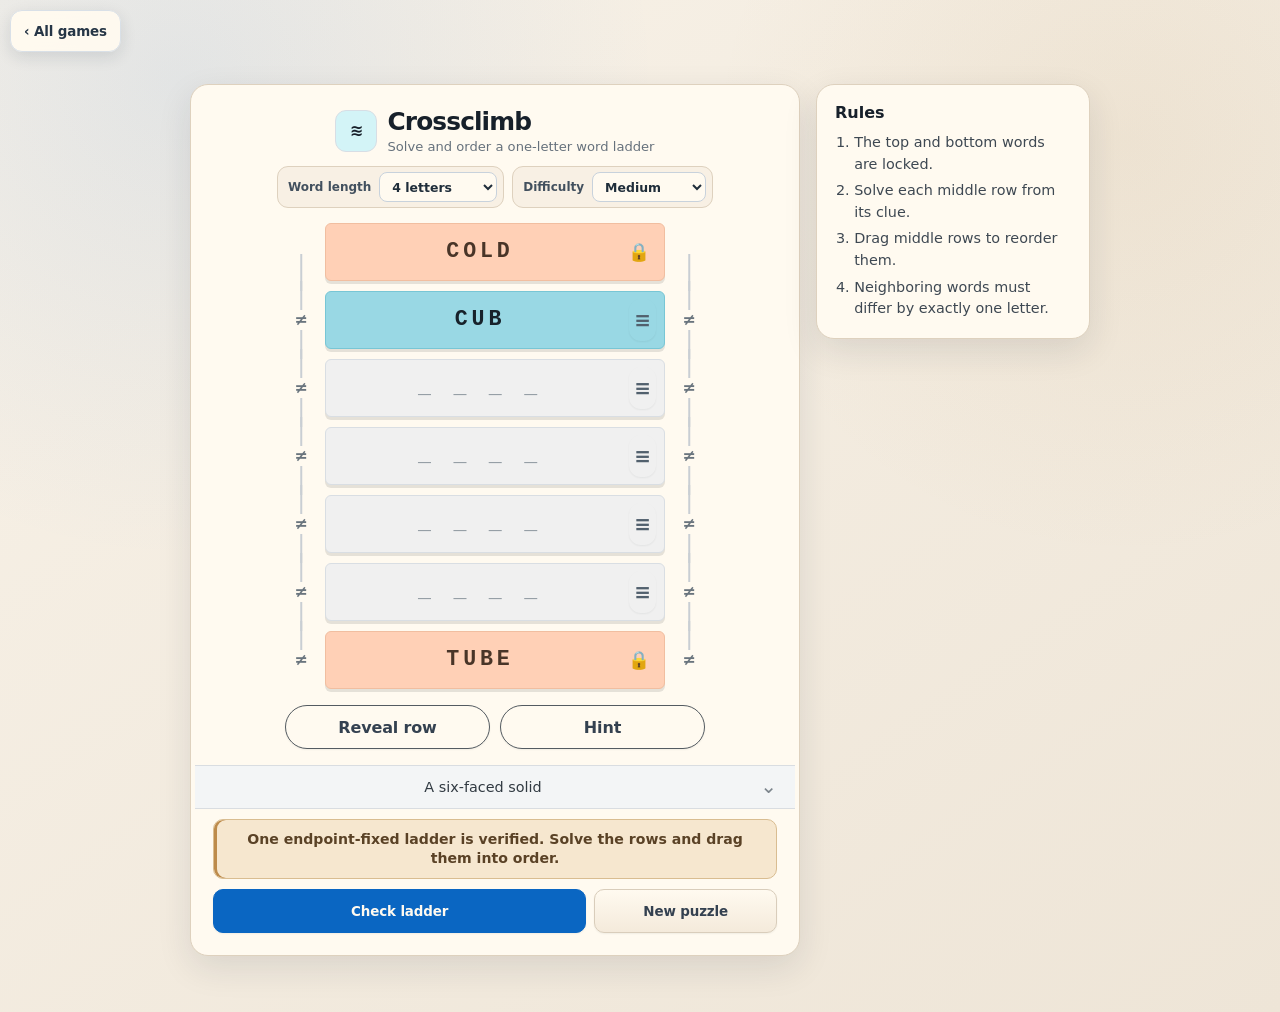
==== commit 0cf175ea: "Works reasonably well for real now" ====
--- a/crossclimb.html
+++ b/crossclimb.html
@@ -3,7 +3,7 @@
 <head>
 <meta charset="utf-8">
 <meta name="viewport" content="width=device-width,initial-scale=1,viewport-fit=cover">
-<title>Crossclimb | Daily Games</title>
+<title>Puzzle games</title>
 <link rel="stylesheet" href="assets/app.css">
 </head>
 <body data-start-game="crossclimb">
--- a/assets/app.css
+++ b/assets/app.css
@@ -763,12 +763,19 @@
 .game-list{display:grid;gap:8px}
 .game-launch{
   display:grid;grid-template-columns:minmax(0,1fr) 96px;min-height:108px;padding:0;overflow:hidden;
-  border:1px solid #e1e5e8;border-radius:9px;background:#fffaf0;color:#111;text-align:left;box-shadow:none
-}
+  border:1px solid #e1e5e8;border-radius:9px;background:#fffaf0;color:#111;text-align:left;text-decoration:none;box-shadow:none;cursor:pointer
+}
+.game-launch.under-construction{cursor:default;opacity:.74}
+.game-launch.under-construction:active{transform:none;background:#fffaf0}
+.game-launch:focus-visible{outline:3px solid var(--accent-ring);outline-offset:2px}
 .game-launch:active{transform:scale(.995);background:#fbfbfb}
 .game-copy{display:flex;flex-direction:column;justify-content:space-between;min-width:0;padding:16px 15px 14px}
 .game-kicker{color:#59636d;font-size:.82rem;line-height:1.25}
 .game-name{font-size:1.35rem;font-weight:760;line-height:1.05;letter-spacing:-.025em}
+.construction-badge{
+  width:max-content;max-width:100%;padding:5px 8px;border:1px solid #d6b26d;border-radius:999px;
+  color:#6c4a12;background:#fff2c6;font-size:.69rem;font-weight:850;line-height:1;text-transform:uppercase;letter-spacing:.04em
+}
 .game-art{display:grid;place-items:center;position:relative;overflow:hidden}
 .art-wend{background:#fff2c6}.art-patches{background:#ffdede}.art-sudoku{background:#cff6e8}.art-zip{background:#ffd9ca}
 .art-tango{background:#e7edf3}.art-queens{background:#f0e1ff}.art-pinpoint{background:#d8eaff}.art-crossclimb{background:#d3f4f7}
@@ -824,7 +831,7 @@
 .wend-board{--wend-size:4;grid-template-columns:repeat(var(--wend-size),1fr)}
 .wend-board[data-size="5"]{width:min(100%,470px);gap:5px}.wend-board[data-size="3"]{width:min(100%,360px)}
 .patch-board{--patch-size:5;grid-template-columns:repeat(var(--patch-size),1fr);background:#f7f9fb}
-.patch-cell{position:relative;isolation:isolate;overflow:hidden;transition:none}
+.patch-cell{position:relative;isolation:isolate;overflow:hidden;transition:background-color 120ms var(--ease),box-shadow 120ms var(--ease),filter 120ms var(--ease),transform 120ms var(--ease)}
 .patch-cell .clue{z-index:4;box-shadow:0 2px 5px rgba(20,30,40,.14)}
 .patch-cell.filled{color:#1b2a38}
 .patch-cell.shape-0{background:linear-gradient(145deg,#9bdcff,#c8efff)}
@@ -914,13 +921,17 @@
 
 /* v9: five-level controls, drag-based Patches, and mobile Crossclimb */
 .queens-controls{grid-template-columns:auto minmax(78px,110px) auto 1fr}
-.patch-board{touch-action:none;-webkit-user-select:none;user-select:none}
+.patch-board,.patch-cell,.patch-cell .clue{touch-action:none;-webkit-user-select:none;user-select:none;-webkit-touch-callout:none}
+.patch-board{overscroll-behavior:contain}
 .patch-cell.clue-cell{cursor:grab}
+.patch-cell.clue-cell:active{cursor:grabbing}
 .patch-cell.drag-origin{box-shadow:inset 0 0 0 4px #0a66c2,0 0 0 2px rgba(255,250,240,.92);z-index:8}
-.patch-cell.patch-preview{z-index:6;background:rgba(10,102,194,.13)!important}
-.patch-cell.patch-preview-valid{background:rgba(5,118,66,.18)!important}
-.patch-cell.patch-preview-invalid{background:rgba(180,35,24,.16)!important}
+.patch-cell.patch-preview{z-index:6;background:color-mix(in srgb,var(--patch-fill,#63c8ff) 68%,#fffaf0)!important}
+.patch-cell.patch-preview-valid{box-shadow:inset 0 0 0 2px #147a42}
+.patch-cell.patch-preview-invalid{box-shadow:inset 0 0 0 2px #b42318;filter:saturate(.82) brightness(.98)}
 .patch-cell.patch-preview-edge{box-shadow:inset 0 0 0 2px currentColor}
+.patch-cell.patch-preview-valid.patch-preview-edge{box-shadow:inset 0 0 0 2px #147a42}
+.patch-cell.patch-preview-invalid.patch-preview-edge{box-shadow:inset 0 0 0 2px #b42318}
 .patch-cell .clue:empty::after{content:""}
 .cross-main{overflow:visible}
 .cross-ladder{width:min(100%,420px);margin:14px auto 12px;display:grid;gap:10px;touch-action:none;user-select:none}
@@ -1059,14 +1070,32 @@
 #patchesScreen .patch-cell{background:#fffaf0}
 #patchesScreen .patch-cell.clue-cell:not(.filled){background:#fff5df}
 #patchesScreen .patch-cell.filled{background:var(--patch-fill,#fffaf0)!important;border-color:#8d6c43!important}
+#patchesScreen .patch-cell.patch-misfit{box-shadow:inset 0 0 0 2px rgba(180,35,24,.72)}
+#patchesScreen .patch-cell.patch-preview{background:color-mix(in srgb,var(--patch-fill,#63c8ff) 72%,#fffaf0)!important}
+#patchesScreen .patch-cell.patch-preview-valid{box-shadow:inset 0 0 0 2px #147a42!important}
+#patchesScreen .patch-cell.patch-preview-invalid{box-shadow:inset 0 0 0 2px #b42318!important}
 /* Each clue type has a fixed, unmistakable silhouette regardless of the patch area. */
-#patchesScreen .patch-cell .clue{display:grid;place-items:center;border:2px solid #26323d!important;border-radius:6px!important;box-shadow:0 1px 0 rgba(255,255,255,.55),0 2px 4px rgba(45,35,20,.20)!important;font-size:clamp(.82rem,4vw,1.05rem);font-weight:900;line-height:1}
-#patchesScreen .patch-cell .clue.patch-square{width:52%!important;height:auto!important;aspect-ratio:1}
-#patchesScreen .patch-cell .clue.patch-wide{width:74%!important;height:36%!important}
-#patchesScreen .patch-cell .clue.patch-tall{width:36%!important;height:74%!important}
+#patchesScreen .patch-board[data-size="7"],#patchesScreen .patch-board[data-size="8"]{width:min(100%,540px)}
+#patchesScreen .patch-cell .clue{
+  display:grid;place-items:center;box-sizing:border-box;min-width:24px;min-height:24px;padding:0 2px;
+  border:2px solid #26323d!important;border-radius:7px!important;background:var(--patch-clue);color:#111!important;
+  box-shadow:0 1px 0 rgba(255,255,255,.55),0 2px 4px rgba(45,35,20,.20)!important;
+  font-size:1rem;font-weight:950;line-height:1;text-align:center;font-variant-numeric:tabular-nums;letter-spacing:0
+}
+#patchesScreen .patch-cell .clue.patch-square{width:68%!important;height:auto!important;aspect-ratio:1}
+#patchesScreen .patch-cell .clue.patch-wide{width:88%!important;height:58%!important}
+#patchesScreen .patch-cell .clue.patch-tall{width:58%!important;height:88%!important}
+#patchesScreen .patch-board[data-size="4"] .patch-cell .clue,#patchesScreen .patch-board[data-size="5"] .patch-cell .clue{font-size:1.05rem}
+#patchesScreen .patch-board[data-size="7"] .patch-cell .clue,#patchesScreen .patch-board[data-size="8"] .patch-cell .clue{font-size:.95rem;min-width:26px;min-height:26px}
+#patchesScreen .patch-board[data-size="7"] .patch-cell .clue.patch-square,#patchesScreen .patch-board[data-size="8"] .patch-cell .clue.patch-square{width:74%!important}
+#patchesScreen .patch-board[data-size="7"] .patch-cell .clue.patch-wide,#patchesScreen .patch-board[data-size="8"] .patch-cell .clue.patch-wide{width:92%!important;height:64%!important}
+#patchesScreen .patch-board[data-size="7"] .patch-cell .clue.patch-tall,#patchesScreen .patch-board[data-size="8"] .patch-cell .clue.patch-tall{width:64%!important;height:92%!important}
 #patchesScreen .patch-cell.drag-origin{box-shadow:inset 0 0 0 3px #a67431,0 0 0 2px #fff8e8!important}
 #patchesScreen .patch-cell.patch-preview-edge{box-shadow:inset 0 0 0 2px currentColor!important}
-#sudokuScreen .sudoku-cell{background:#fffaf0!important;color:#263746!important;font-weight:900;box-shadow:none}
+#patchesScreen .patch-cell.patch-preview-valid.patch-preview-edge{box-shadow:inset 0 0 0 2px #147a42!important}
+#patchesScreen .patch-cell.patch-preview-invalid.patch-preview-edge{box-shadow:inset 0 0 0 2px #b42318!important}
+#sudokuScreen .sudoku-board,#sudokuScreen .sudoku-cell{-webkit-user-select:none;user-select:none}
+#sudokuScreen .sudoku-cell{background:#fffaf0!important;color:#263746!important;font-weight:900;box-shadow:none;caret-color:transparent;cursor:pointer}
 #sudokuScreen .sudoku-cell.given{background:#e3f2e2!important;color:#165b3a!important}
 #sudokuScreen .sudoku-cell.conflict{background:#ffe3d9!important;color:#9d2d21!important}
 #sudokuScreen .sudoku-cell.selected{background:#fff0c6!important;box-shadow:inset 0 0 0 3px #1769d2,0 0 0 1px rgba(23,105,210,.2)!important}
@@ -1122,10 +1151,11 @@
   color:#3f3427;
 }
 #queensScreen .queens-controls{
-  grid-template-columns:auto minmax(70px,96px) auto minmax(0,1fr);
+  grid-template-columns:auto minmax(92px,120px) auto minmax(112px,140px) auto minmax(0,1fr);
   gap:8px;
 }
-#queensScreen .size-control input{
+#queensScreen .size-control input,
+#queensScreen .size-control select{
   background:#fffaf0;
   border-color:#cdb28b;
   color:#3f3427;
@@ -1225,16 +1255,21 @@
     font-size:.78rem;
   }
   #queensScreen .queens-controls{
-    grid-template-columns:auto minmax(58px,72px) minmax(74px,92px);
+    grid-template-columns:auto minmax(92px,1fr);
     margin-bottom:8px;
     padding:7px;
     gap:6px;
     border-radius:11px;
   }
+  #queensScreen .queens-controls button,
+  #queensScreen .queens-controls .size-help{
+    grid-column:1/-1;
+  }
   #queensScreen .size-control label{
     font-size:.74rem;
   }
   #queensScreen .size-control input,
+  #queensScreen .size-control select,
   #queensScreen .size-control button{
     height:32px;
     min-height:32px;
@@ -1309,3 +1344,74 @@
     font-size:.68rem;
   }
 }
+
+/* Shared compact back button for Queens, Patches, and Mini Sudoku. */
+#queensScreen .suite-back,
+#patchesScreen .suite-back,
+#sudokuScreen .suite-back{
+  display:inline-flex;
+  align-items:center;
+  gap:5px;
+  min-height:30px;
+  padding:4px 10px;
+  border:1px solid #ddc8a6;
+  border-radius:9px;
+  background:#fff8e8;
+  box-shadow:none;
+  color:#5b4630;
+  font-size:.78rem;
+  font-weight:820;
+  line-height:1.1;
+}
+@media(max-width:760px){
+  #queensScreen .suite-back,
+  #patchesScreen .suite-back,
+  #sudokuScreen .suite-back{
+    position:static!important;
+    margin:0 0 6px 2px;
+  }
+}
+
+/* Mobile guardrails for the three board games. */
+#patchesScreen .mini-title,
+#sudokuScreen .mini-title,
+#queensScreen .title,
+#patchesScreen .mini-title>div,
+#sudokuScreen .mini-title>div,
+#queensScreen .title>div:last-child{
+  min-width:0;
+}
+#patchesScreen .mini-title h1,
+#sudokuScreen .mini-title h1,
+#queensScreen .title h1{
+  overflow:hidden;
+  text-overflow:ellipsis;
+  white-space:nowrap;
+}
+@media(max-width:760px){
+  #queensScreen select,
+  #patchesScreen select,
+  #sudokuScreen select{
+    font-size:16px;
+  }
+  #queensScreen .actions button,
+  #patchesScreen .mini-actions button,
+  #sudokuScreen .mini-actions button{
+    overflow-wrap:anywhere;
+  }
+}
+@media(max-width:360px){
+  #patchesScreen .mini-controls,
+  #sudokuScreen .mini-controls{
+    grid-template-columns:1fr;
+  }
+  #queensScreen .actions{
+    grid-template-columns:repeat(2,minmax(0,1fr));
+  }
+  #queensScreen .actions .primary{
+    grid-column:span 2;
+  }
+  #queensScreen .mock-tools{
+    grid-template-columns:1fr;
+  }
+}
